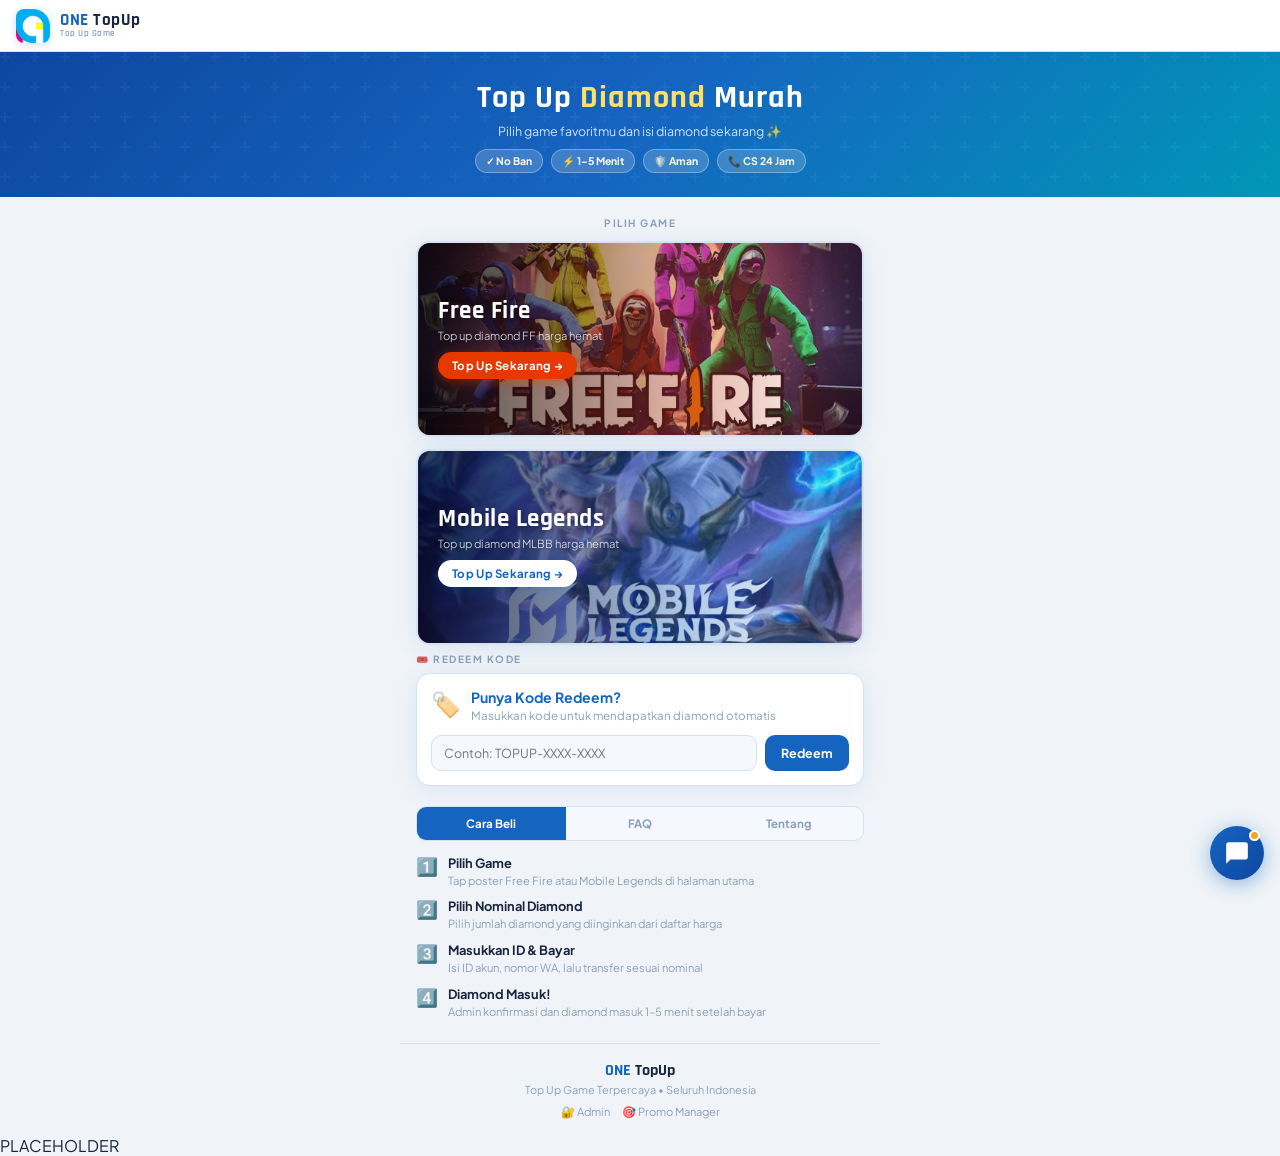
==== index.html @ 9cbecf7a "v3.74" ====
<!DOCTYPE html>
<html lang="id">
<head>
<meta charset="UTF-8">
<meta name="viewport" content="width=device-width, initial-scale=1.0">
<title>ONE TopUp — Top Up Diamond FF & ML</title>
<link rel="icon" type="image/x-icon" href="favicon.ico">
<link rel="apple-touch-icon" href="favicon-192.png">
<link href="https://fonts.googleapis.com/css2?family=Rajdhani:wght@500;600;700&family=Plus+Jakarta+Sans:wght@400;500;600;700;800;900&display=swap" rel="stylesheet">
<style>
:root{
  --bg:#f0f4f8;
  --bg2:#ffffff;
  --bg3:#f5f8ff;
  --bg4:#eaf0fb;
  --border:#d6e2f0;
  --border2:#b8cfe8;
  --text:#1a2640;
  --text2:#4a607a;
  --text3:#8aa0b8;
  --primary:#1565c0;
  --primary2:#0d47a1;
  --primary3:rgba(21,101,192,0.08);
  --primary-lt:#e3eeff;
  --accent:#00b4d8;
  --accent2:#0096b7;
  --gold:#f5a623;
  --gold2:#e09000;
  --gold3:rgba(245,166,35,0.1);
  --green:#00a86b;
  --green2:#007a4d;
  --orange:#f06a00;
  --red:#e53935;
  --ff-color:#e63900;
  --ml-color:#1565c0;
  --radius:14px;
  --radius-sm:10px;
  --shadow:0 4px 24px rgba(21,101,192,0.10);
  --shadow-md:0 8px 32px rgba(21,101,192,0.14);
}
*{box-sizing:border-box;margin:0;padding:0}
html{scroll-behavior:smooth}
body{background:var(--bg);color:var(--text);font-family:'Plus Jakarta Sans',sans-serif;min-height:100vh;overflow-x:hidden}

/* LOADING */
.loading-overlay{position:fixed;inset:0;background:rgba(255,255,255,0.92);z-index:9999;display:none;flex-direction:column;align-items:center;justify-content:center;gap:16px}
.spinner{width:40px;height:40px;border:3px solid var(--border2);border-top-color:var(--primary);border-radius:50%;animation:spin .8s linear infinite}
@keyframes spin{to{transform:rotate(360deg)}}
.loading-text{font-size:0.85rem;color:var(--text2)}

/* NAV */
.topnav{position:sticky;top:0;z-index:100;background:rgba(255,255,255,0.95);backdrop-filter:blur(16px);border-bottom:1px solid var(--border);padding:0 16px;height:52px;display:flex;align-items:center;justify-content:space-between;gap:12px;box-shadow:0 2px 12px rgba(21,101,192,0.07)}
.nav-logo{display:flex;align-items:center;gap:10px;text-decoration:none;color:var(--text);font-weight:800;font-size:1rem;font-family:'Rajdhani',sans-serif;letter-spacing:0.5px}
.nav-logo img{height:34px;width:34px;object-fit:contain;border-radius:8px;box-shadow:0 2px 8px rgba(21,101,192,0.2)}
.nav-logo em{color:var(--primary);font-style:normal}
.nav-right{display:flex;gap:6px;align-items:center;flex-shrink:0}
.nav-badge{font-size:0.65rem;font-weight:700;padding:4px 9px;border-radius:20px;white-space:nowrap}
.nb-g{background:rgba(0,168,107,0.1);color:var(--green);border:1px solid rgba(0,168,107,0.25)}
.nb-b{background:var(--primary-lt);color:var(--primary);border:1px solid rgba(21,101,192,0.2)}
.nav-links{display:flex;gap:2px}
.nav-link{font-size:0.75rem;font-weight:600;color:var(--text3);text-decoration:none;padding:5px 10px;border-radius:8px;transition:all .2s}
.nav-link:hover,.nav-link.active{color:var(--primary);background:var(--primary-lt)}

/* ── LANDING VIEW ── */
#view-landing{display:block}
#view-order{display:none}

/* HERO */
.hero-landing{background:linear-gradient(135deg,var(--primary2) 0%,var(--primary) 50%,var(--accent2) 100%);padding:28px 16px 24px;text-align:center;position:relative;overflow:hidden}
.hero-landing::before{content:'';position:absolute;inset:0;background:url("data:image/svg+xml,%3Csvg width='60' height='60' viewBox='0 0 60 60' xmlns='http://www.w3.org/2000/svg'%3E%3Cg fill='none' fill-rule='evenodd'%3E%3Cg fill='%23ffffff' fill-opacity='0.04'%3E%3Cpath d='M36 34v-4h-2v4h-4v2h4v4h2v-4h4v-2h-4zm0-30V0h-2v4h-4v2h4v4h2V6h4V4h-4zM6 34v-4H4v4H0v2h4v4h2v-4h4v-2H6zM6 4V0H4v4H0v2h4v4h2V6h4V4H6z'/%3E%3C/g%3E%3C/g%3E%3C/svg%3E");pointer-events:none}
.hero-brand{display:flex;align-items:center;justify-content:center;gap:10px;margin-bottom:12px}
.hero-brand img{height:42px;width:42px;object-fit:contain;border-radius:10px;box-shadow:0 4px 16px rgba(0,0,0,0.2);background:#fff}
.hero-title{font-family:'Rajdhani',sans-serif;font-size:2rem;font-weight:700;letter-spacing:1px;line-height:1.15;color:#fff}
.hero-title span{color:#ffe066}
.hero-sub{font-size:0.78rem;color:rgba(255,255,255,0.8);margin-top:6px}

/* GAME SELECTOR — LANDSCAPE */
.game-selector{padding:20px 16px 8px;max-width:480px;margin:0 auto}
.gs-label{font-size:0.63rem;font-weight:700;text-transform:uppercase;letter-spacing:1.5px;color:var(--text3);text-align:center;margin-bottom:12px}
.gs-grid{display:flex;flex-direction:column;gap:12px}

.gs-card{position:relative;border-radius:var(--radius);overflow:hidden;cursor:pointer;border:2px solid var(--border);transition:all .3s;aspect-ratio:16/7;background:var(--bg4);box-shadow:var(--shadow)}
.gs-card:hover{transform:translateY(-3px);box-shadow:var(--shadow-md)}
.gs-card.ff:hover{border-color:var(--ff-color);box-shadow:0 10px 32px rgba(230,57,0,0.25)}
.gs-card.ml:hover{border-color:var(--ml-color);box-shadow:0 10px 32px rgba(21,101,192,0.3)}

.gs-card-img{position:absolute;inset:0;width:100%;height:100%;object-fit:cover;object-position:center center;transition:transform .4s}
.gs-card:hover .gs-card-img{transform:scale(1.04)}
.gs-card-overlay{position:absolute;inset:0}
.gs-card-overlay.ff-glow{background:linear-gradient(to right,rgba(0,0,0,0.72) 0%,rgba(180,40,0,0.35) 60%,transparent 100%)}
.gs-card-overlay.ml-glow{background:linear-gradient(to right,rgba(0,0,30,0.75) 0%,rgba(21,101,192,0.35) 60%,transparent 100%)}

.gs-card-content{position:absolute;top:0;bottom:0;left:0;display:flex;flex-direction:column;justify-content:center;padding:18px 20px}
.gs-game-name{font-family:'Rajdhani',sans-serif;font-size:1.55rem;font-weight:700;letter-spacing:.5px;color:#fff;line-height:1;text-shadow:0 2px 8px rgba(0,0,0,0.4)}
.gs-game-sub{font-size:0.7rem;color:rgba(255,255,255,0.75);margin:4px 0 10px;text-shadow:0 1px 4px rgba(0,0,0,0.4)}
.gs-cta{display:inline-flex;align-items:center;gap:5px;font-size:0.72rem;font-weight:700;padding:6px 14px;border-radius:20px;letter-spacing:.3px;transition:all .2s;width:fit-content}
.ff .gs-cta{background:var(--ff-color);color:#fff;box-shadow:0 3px 12px rgba(230,57,0,0.45)}
.ml .gs-cta{background:#fff;color:var(--primary);box-shadow:0 3px 12px rgba(21,101,192,0.25)}
.gs-card:hover .gs-cta{transform:scale(1.05)}

/* TRUST ROW */
.trust-row{display:flex;justify-content:center;flex-wrap:wrap;gap:7px;padding:12px 16px 20px;max-width:480px;margin:0 auto}
.trust-chip{font-size:0.66rem;font-weight:700;padding:5px 12px;border-radius:20px;background:#fff;color:var(--text2);border:1px solid var(--border);box-shadow:0 1px 4px rgba(21,101,192,0.07)}

/* REDEEM */
.redeem-section{max-width:480px;margin:0 auto 20px;padding:0 16px}
.sec-label{font-size:0.62rem;font-weight:700;text-transform:uppercase;letter-spacing:1.5px;color:var(--text3);margin-bottom:8px;display:flex;align-items:center;gap:6px}
.redeem-box{background:#fff;border:1px solid var(--border);border-radius:var(--radius);padding:14px;box-shadow:var(--shadow)}
.redeem-header{display:flex;gap:10px;align-items:flex-start;margin-bottom:12px}
.redeem-icon{font-size:1.5rem;flex-shrink:0}
.redeem-title{font-size:0.88rem;font-weight:700;color:var(--primary)}
.redeem-desc{font-size:0.72rem;color:var(--text3);margin-top:2px}
.redeem-input-wrap{display:flex;gap:8px}
.redeem-input{flex:1;background:var(--bg3);border:1.5px solid var(--border);color:var(--text);border-radius:var(--radius-sm);padding:9px 12px;font-size:0.78rem;font-family:inherit;outline:none;transition:border .2s}
.redeem-input:focus{border-color:var(--primary)}
.redeem-btn{background:var(--primary);color:#fff;border:none;border-radius:var(--radius-sm);padding:9px 16px;font-size:0.78rem;font-weight:700;cursor:pointer;font-family:inherit;white-space:nowrap;transition:all .2s}
.redeem-btn:hover{background:var(--primary2)}
.redeem-status{margin-top:10px;font-size:0.75rem;padding:8px 12px;border-radius:8px}
.redeem-status.ok{background:rgba(0,168,107,0.08);color:var(--green);border:1px solid rgba(0,168,107,0.2)}
.redeem-status.err{background:rgba(229,57,53,0.07);color:var(--red);border:1px solid rgba(229,57,53,0.2)}

/* INFO TABS */
.info-wrap{max-width:480px;margin:0 auto 24px;padding:0 16px}
.info-tabs{display:flex;gap:0;border-radius:var(--radius-sm);overflow:hidden;border:1px solid var(--border);background:var(--bg3)}
.itab{flex:1;padding:9px;text-align:center;font-size:0.72rem;font-weight:700;cursor:pointer;color:var(--text3);background:transparent;border:none;font-family:inherit;transition:all .2s}
.itab.on{background:var(--primary);color:#fff}
.icontent{display:none;padding:14px 0 0}
.icontent.on{display:block}
.ilist{list-style:none;display:flex;flex-direction:column;gap:10px}
.ilist li{display:flex;gap:10px;align-items:flex-start}
.il-icon{font-size:1.1rem;flex-shrink:0;line-height:1.3}
.il-title{font-size:0.8rem;font-weight:700;color:var(--text);margin-bottom:2px}
.il-desc{font-size:0.7rem;color:var(--text3);line-height:1.4}

/* ── ORDER VIEW ── */
#view-order{max-width:480px;margin:0 auto}

/* BACK */
.back-to-landing{display:flex;align-items:center;gap:8px;padding:12px 16px 8px;cursor:pointer;color:var(--primary);font-size:0.78rem;font-weight:600;transition:opacity .2s}
.back-to-landing:hover{opacity:.75}

/* GAME BANNER — LANDSCAPE in order view */
.game-banner{border-radius:var(--radius);margin:0 16px 16px;overflow:hidden;position:relative;aspect-ratio:16/6;box-shadow:var(--shadow-md)}
.game-banner img{width:100%;height:100%;object-fit:cover;object-position:center center;display:block}
.game-banner-overlay{position:absolute;inset:0;display:flex;align-items:flex-end;padding:14px 16px}
.banner-ff .game-banner-overlay{background:linear-gradient(to right,rgba(0,0,0,0.7) 0%,rgba(180,40,0,0.3) 65%,transparent 100%)}
.banner-ml .game-banner-overlay{background:linear-gradient(to right,rgba(0,0,30,0.75) 0%,rgba(21,101,192,0.3) 65%,transparent 100%)}
.banner-tag{font-size:0.58rem;font-weight:700;text-transform:uppercase;letter-spacing:1.5px;color:rgba(255,255,255,0.8);background:rgba(255,255,255,0.18);padding:3px 8px;border-radius:20px;display:inline-block;margin-bottom:4px;backdrop-filter:blur(4px)}
.banner-title{font-family:'Rajdhani',sans-serif;font-size:1.6rem;font-weight:700;color:#fff;line-height:1;text-shadow:0 2px 8px rgba(0,0,0,0.3)}
.banner-sub{font-size:0.68rem;color:rgba(255,255,255,0.75);margin-top:2px}

/* PROMO */
.promo-section{margin:0 16px 14px}
.promo-scroll{display:flex;gap:10px;overflow-x:auto;padding-bottom:4px}
.promo-scroll::-webkit-scrollbar{height:3px}
.promo-scroll::-webkit-scrollbar-thumb{background:var(--border2);border-radius:3px}
.promo-card{min-width:200px;background:#fff;border:1px solid var(--border);border-radius:var(--radius-sm);padding:12px;flex-shrink:0;box-shadow:var(--shadow)}
.promo-badge{font-size:0.6rem;font-weight:700;color:var(--gold2);margin-bottom:5px}
.promo-title{font-size:0.82rem;font-weight:700;color:var(--text)}
.promo-desc{font-size:0.7rem;color:var(--text3);line-height:1.4;margin-top:3px}
.promo-exp{font-size:0.63rem;color:var(--orange);margin-top:5px}
.promo-cta{font-size:0.65rem;font-weight:700;color:var(--primary);margin-top:5px;cursor:pointer}
.promo-card.type-flash{border-color:rgba(245,166,35,0.35)}
.promo-card.clickable{cursor:pointer}

/* PKG */
.pkg-section{padding:0 16px 14px}
.pkg-grid{display:grid;grid-template-columns:repeat(3,1fr);gap:8px}
.pkg-item{background:#fff;border:1.5px solid var(--border);border-radius:var(--radius-sm);padding:10px 8px;text-align:center;cursor:pointer;transition:all .2s;position:relative;box-shadow:0 1px 4px rgba(21,101,192,0.06)}
.pkg-item:hover{border-color:var(--primary);box-shadow:var(--shadow)}
.pkg-item.selected{border-color:var(--primary);background:var(--primary-lt);box-shadow:0 0 0 2px rgba(21,101,192,0.18)}
.pkg-item.popular::before{content:'🔥 Populer';position:absolute;top:-1px;left:50%;transform:translateX(-50%);font-size:0.52rem;font-weight:700;background:var(--gold);color:#fff;padding:2px 8px;border-radius:0 0 8px 8px;white-space:nowrap}
.pkg-item.popular{border-color:var(--gold);padding-top:18px}
.pkg-check{position:absolute;top:6px;right:6px;width:16px;height:16px;background:var(--primary);border-radius:50%;font-size:0.55rem;display:none;align-items:center;justify-content:center;color:#fff;font-weight:700}
.pkg-item.selected .pkg-check{display:flex}
.pkg-icon{font-size:1.1rem;display:block;margin-bottom:3px}
.pkg-amt{font-family:'Rajdhani',sans-serif;font-size:1.25rem;font-weight:700;line-height:1;color:var(--text)}
.pkg-unit{font-size:0.58rem;color:var(--text3);margin-bottom:4px}
.pkg-price{font-size:0.72rem;font-weight:700;color:var(--green)}
.pkg-disc-wrap{display:flex;align-items:center;justify-content:center;gap:3px;margin-bottom:2px}
.pkg-orig{font-size:0.58rem;color:var(--text3);text-decoration:line-through}
.pkg-disc-badge{font-size:0.52rem;font-weight:700;color:#fff;background:var(--red);padding:1px 5px;border-radius:4px}
.pkg-bonus{font-size:0.58rem;color:var(--gold2);margin-top:3px;font-weight:600}

/* ORDER BOX */
.order-box{background:#fff;border:1px solid var(--border);border-radius:var(--radius);margin:0 16px 14px;overflow:hidden;box-shadow:var(--shadow)}
.step-bar{display:flex;background:var(--bg3);border-bottom:1px solid var(--border);padding:12px 16px}
.sbi{flex:1;display:flex;flex-direction:column;align-items:center;gap:3px;position:relative}
.sbi+.sbi::before{content:'';position:absolute;left:-50%;top:10px;width:100%;height:1.5px;background:var(--border)}
.sbi.active+.sbi::before,.sbi.done+.sbi::before{background:var(--primary);opacity:.4}
.sbi-dot{width:20px;height:20px;border-radius:50%;background:#fff;border:1.5px solid var(--border2);font-size:0.65rem;font-weight:700;display:flex;align-items:center;justify-content:center;color:var(--text3);position:relative;z-index:1;transition:all .3s}
.sbi.active .sbi-dot{background:var(--primary);border-color:var(--primary);color:#fff}
.sbi.done .sbi-dot{background:var(--green);border-color:var(--green);color:#fff}
.sbi-lbl{font-size:0.58rem;color:var(--text3);font-weight:600}
.sbi.active .sbi-lbl{color:var(--primary)}
.sbi.done .sbi-lbl{color:var(--green)}
.form-body{padding:16px}
.panel{display:none}

/* SPD */
.spd{background:var(--bg3);border:1px solid var(--border);border-radius:var(--radius-sm);padding:10px 12px;margin-bottom:14px;display:flex;align-items:center;justify-content:space-between;gap:8px}
.spd-ph{font-size:0.75rem;color:var(--text3);width:100%;text-align:center}
.spd-l{display:flex;align-items:center;gap:8px}
.spd-ico{font-size:1.4rem}
.spd-lbl{font-size:0.7rem;color:var(--text3);font-weight:600}
.spd-val{font-size:0.88rem;font-weight:700;color:var(--text)}
.spd-price{font-size:1rem;font-weight:800;color:var(--green);white-space:nowrap}

/* FORM */
.ig{margin-bottom:12px}
.ig-label{font-size:0.72rem;font-weight:700;color:var(--text2);margin-bottom:5px}
.req{color:var(--red)}
.ig-input{width:100%;background:var(--bg3);border:1.5px solid var(--border);color:var(--text);border-radius:var(--radius-sm);padding:10px 12px;font-size:0.82rem;font-family:inherit;outline:none;transition:border .2s}
.ig-input:focus{border-color:var(--primary);background:#fff}
.ig-hint{font-size:0.65rem;color:var(--text3);margin-top:4px}

/* PAYMENT */
.pay-list{display:flex;flex-direction:column;gap:6px;margin-top:6px}
.pay-item{background:var(--bg3);border:1.5px solid var(--border);border-radius:var(--radius-sm);padding:9px 12px;cursor:pointer;display:flex;align-items:center;gap:8px;transition:all .2s}
.pay-item:hover{border-color:var(--primary)}
.pay-item.selected{border-color:var(--primary);background:var(--primary-lt)}
.pay-icon{font-size:1.1rem;flex-shrink:0}
.pay-name{font-size:0.8rem;font-weight:700;color:var(--text)}
.pay-desc{font-size:0.65rem;color:var(--text3)}
.pay-check{margin-left:auto;width:16px;height:16px;border-radius:50%;border:1.5px solid var(--border2);flex-shrink:0;transition:all .2s}
.pay-item.selected .pay-check{background:var(--primary);border-color:var(--primary)}

/* REK BOX */
.rek-box{background:var(--bg3);border:1px solid var(--border);border-radius:var(--radius-sm);padding:12px;margin-top:12px;display:none}
.rek-title{font-size:0.72rem;font-weight:700;color:var(--text2);margin-bottom:10px}
.rek-row{display:flex;justify-content:space-between;align-items:flex-start;gap:8px;margin-bottom:10px}
.rek-method{font-size:0.7rem;color:var(--text3)}
.rek-num{font-size:1rem;font-weight:800;letter-spacing:.5px;margin:2px 0;color:var(--text)}
.rek-holder{font-size:0.72rem;color:var(--text2)}
.rek-total-lbl{font-size:0.65rem;color:var(--text3);text-align:right}
.rek-total{font-size:1.05rem;font-weight:800;color:var(--primary);text-align:right}
.copy-btn{width:100%;background:#fff;border:1.5px solid var(--border);color:var(--primary);border-radius:8px;padding:8px;font-size:0.75rem;font-weight:700;cursor:pointer;font-family:inherit;transition:all .2s}
.copy-btn:hover{background:var(--primary-lt);border-color:var(--primary)}

/* UPLOAD BUKTI */
.upload-bukti-wrap{margin-top:12px}
.ub-label{font-size:0.72rem;font-weight:700;color:var(--text2);margin-bottom:4px}
.ub-desc{font-size:0.65rem;color:var(--text3);margin-bottom:8px}
.ub-dropzone{display:block;border:1.5px dashed var(--border2);border-radius:var(--radius-sm);padding:14px;text-align:center;cursor:pointer;transition:border .2s;background:var(--bg3)}
.ub-dropzone:hover{border-color:var(--primary);background:var(--primary-lt)}
.ub-icon{font-size:1.5rem;margin-bottom:4px}
.ub-text{font-size:0.75rem;font-weight:600;color:var(--text2);margin-bottom:3px}
.ub-hint{font-size:0.65rem;color:var(--text3)}
.ub-preview-wrap{display:flex;align-items:center;gap:10px;background:var(--bg3);border:1px solid var(--border);border-radius:var(--radius-sm);padding:10px;margin-top:8px}
.ub-preview-img{width:48px;height:48px;object-fit:cover;border-radius:6px}
.ub-fname{font-size:0.72rem;font-weight:600;margin-bottom:4px;color:var(--text)}
.ub-change-btn{font-size:0.65rem;color:var(--primary);background:none;border:none;cursor:pointer;font-family:inherit;padding:0;font-weight:600}
.ub-status{margin-top:8px;font-size:0.73rem;padding:8px 12px;border-radius:8px}
.ub-status.ok{background:rgba(0,168,107,0.08);color:var(--green);border:1px solid rgba(0,168,107,0.2)}
.ub-status.err{background:rgba(229,57,53,0.07);color:var(--red);border:1px solid rgba(229,57,53,0.2)}

/* BUTTONS */
.btn{width:100%;padding:12px;border-radius:var(--radius-sm);border:none;font-size:0.85rem;font-weight:700;cursor:pointer;font-family:inherit;transition:all .2s;margin-top:8px}
.btn:disabled{opacity:.4;cursor:not-allowed}
.btn-primary{background:var(--primary);color:#fff}
.btn-primary:hover:not(:disabled){background:var(--primary2)}
.btn-gold{background:linear-gradient(135deg,var(--gold),var(--gold2));color:#fff}
.btn-gold:hover:not(:disabled){filter:brightness(1.07)}
.btn-back{background:none;border:1.5px solid var(--border);color:var(--text2);border-radius:var(--radius-sm);padding:9px;width:100%;font-size:0.78rem;font-weight:600;cursor:pointer;font-family:inherit;margin-top:8px;transition:all .2s}
.btn-back:hover{border-color:var(--primary);color:var(--primary)}

/* SUCCESS */
.success-wrap{text-align:center;padding:10px 0}
.s-anim{font-size:2.5rem;animation:bounce .6s ease infinite alternate}
@keyframes bounce{to{transform:translateY(-6px)}}
.s-title{font-size:1.1rem;font-weight:800;margin:8px 0 4px;color:var(--text)}
.s-sub{font-size:0.75rem;color:var(--text2);line-height:1.5;margin-bottom:12px}
.s-card{background:var(--bg3);border:1px solid var(--border);border-radius:var(--radius-sm);padding:12px;text-align:left;margin-bottom:12px;font-size:0.78rem;color:var(--text2)}
.s-note{font-size:0.7rem;color:var(--text3);line-height:1.5}

/* MODAL */
.modal-overlay{position:fixed;inset:0;background:rgba(21,101,192,0.18);backdrop-filter:blur(4px);z-index:500;display:flex;align-items:center;justify-content:center;padding:16px}
.modal-box{background:#fff;border:1px solid var(--border);border-radius:var(--radius);padding:24px 20px;width:100%;max-width:360px;text-align:center;box-shadow:var(--shadow-md)}
.modal-icon{font-size:2.5rem;margin-bottom:8px}
.modal-title{font-size:1rem;font-weight:800;margin-bottom:8px;color:var(--text)}
.modal-body{font-size:0.78rem;color:var(--text2);line-height:1.5;margin-bottom:12px;text-align:left}
.modal-status-box{margin-bottom:12px}
.modal-actions{display:flex;flex-direction:column;gap:8px}

/* PENDING BAR */
.pending-bar{position:fixed;bottom:0;left:0;right:0;z-index:400;background:rgba(245,166,35,0.12);border-top:2px solid rgba(245,166,35,0.4);padding:10px 16px;backdrop-filter:blur(8px)}
.pending-bar-inner{display:flex;align-items:center;gap:10px;max-width:480px;margin:0 auto}
.pending-pulse{width:8px;height:8px;background:var(--gold);border-radius:50%;animation:pulse 1.2s infinite;flex-shrink:0}
@keyframes pulse{0%,100%{opacity:1;transform:scale(1)}50%{opacity:.5;transform:scale(1.4)}}
#pending-bar-text{font-size:0.75rem;color:var(--gold2);flex:1;font-weight:600}
.pending-check-btn{font-size:0.72rem;font-weight:700;background:var(--gold);color:#fff;border:none;border-radius:8px;padding:5px 12px;cursor:pointer;font-family:inherit;white-space:nowrap}

/* TOAST */
.toast{position:fixed;bottom:70px;left:50%;transform:translateX(-50%);background:var(--text);color:#fff;padding:8px 18px;border-radius:20px;font-size:0.78rem;font-weight:600;z-index:600;display:none;white-space:nowrap;box-shadow:0 4px 20px rgba(0,0,0,0.2)}
.toast.err{background:var(--red)}
.toast.ok{background:var(--green)}

/* FOOTER */
footer{border-top:1px solid var(--border);padding:16px;text-align:center;max-width:480px;margin:0 auto;background:transparent}
.f-logo{font-family:'Rajdhani',sans-serif;font-size:1rem;font-weight:700;color:var(--text)}
.f-logo em{color:var(--primary);font-style:normal}
footer p{font-size:0.68rem;color:var(--text3);margin-top:2px}
.f-links{display:flex;justify-content:center;gap:12px;margin-top:8px}
.f-link{font-size:0.7rem;color:var(--text3);text-decoration:none;transition:color .2s}
.f-link:hover{color:var(--primary)}

/* ANIM */
@keyframes fadeSlideUp{from{opacity:0;transform:translateY(16px)}to{opacity:1;transform:translateY(0)}}
.gs-card{animation:fadeSlideUp .35s ease both}
.gs-card:nth-child(2){animation-delay:.1s}

/* NAV BRAND REFINED */
.nav-brand-text{display:flex;flex-direction:column;line-height:1}
.nav-brand-name{font-family:'Rajdhani',sans-serif;font-size:1.05rem;font-weight:800;letter-spacing:.5px}
.nav-brand-name em{color:var(--primary);font-style:normal}
.nav-brand-sub{font-size:0.55rem;font-weight:600;color:var(--text3);letter-spacing:.5px;margin-top:1px}

/* NAV RIGHT — trust badges pindah ke hero */
.hero-trust{display:flex;justify-content:center;gap:8px;margin-top:10px;flex-wrap:wrap}
.hero-badge{font-size:0.65rem;font-weight:700;padding:4px 10px;border-radius:20px;background:rgba(255,255,255,0.18);color:#fff;border:1px solid rgba(255,255,255,0.3);backdrop-filter:blur(4px)}
</style>
</head>
<body>

<div class="loading-overlay" id="loading">
  <div class="spinner"></div>
  <div class="loading-text" id="loading-text">Memproses order...</div>
</div>

<!-- NAV -->
<nav class="topnav">
  <a href="#" class="nav-logo" onclick="showLanding();return false">
    <img src="logo.png" alt="ONE TopUp Logo">
    <div class="nav-brand-text"><span class="nav-brand-name"><em>ONE</em> TopUp</span><span class="nav-brand-sub">Top Up Game</span></div>
  </a>
</nav>

<!-- ══════════ LANDING VIEW ══════════ -->
<div id="view-landing">

  <div class="hero-landing">
    <div class="hero-title">Top Up <span>Diamond</span> Murah</div>
    <div class="hero-sub">Pilih game favoritmu dan isi diamond sekarang ✨</div>
    <div class="hero-trust">
      <span class="hero-badge">✓ No Ban</span>
      <span class="hero-badge">⚡ 1–5 Menit</span>
      <span class="hero-badge">🛡️ Aman</span>
      <span class="hero-badge">📞 CS 24 Jam</span>
    </div>
  </div>

  <div class="game-selector">
    <div class="gs-label">Pilih Game</div>
    <div class="gs-grid">

      <div class="gs-card ff" onclick="selectGame('ff')">
        <img class="gs-card-img" src="ff.jpg" alt="Free Fire">
        <div class="gs-card-overlay ff-glow"></div>
        <div class="gs-card-content">
          <div class="gs-game-name">Free Fire</div>
          <div class="gs-game-sub">Top up diamond FF harga hemat</div>
          <div class="gs-cta">Top Up Sekarang →</div>
        </div>
      </div>

      <div class="gs-card ml" onclick="selectGame('ml')">
        <img class="gs-card-img" src="mlbb.jpg" alt="Mobile Legends">
        <div class="gs-card-overlay ml-glow"></div>
        <div class="gs-card-content">
          <div class="gs-game-name">Mobile Legends</div>
          <div class="gs-game-sub">Top up diamond MLBB harga hemat</div>
          <div class="gs-cta">Top Up Sekarang →</div>
        </div>
      </div>

    </div>
  </div>

  <div class="redeem-section" id="redeem-section-landing">
    <div class="sec-label">🎟️ Redeem Kode</div>
    <div class="redeem-box">
      <div class="redeem-header">
        <div class="redeem-icon">🏷️</div>
        <div>
          <div class="redeem-title">Punya Kode Redeem?</div>
          <div class="redeem-desc">Masukkan kode untuk mendapatkan diamond otomatis</div>
        </div>
      </div>
      <div class="redeem-input-wrap">
        <input class="redeem-input" id="redeem-code-input" type="text" placeholder="Contoh: TOPUP-XXXX-XXXX" maxlength="20" oninput="this.value=this.value.toUpperCase()">
        <button class="redeem-btn" id="redeem-btn" onclick="processRedeemCode()">
          <span id="redeem-btn-text">Redeem</span>
        </button>
      </div>
      <div class="redeem-status" id="redeem-status" style="display:none"></div>
    </div>
  </div>

  <div class="info-wrap">
    <div class="info-tabs">
      <button class="itab on" onclick="switchTab(this,'tc')">Cara Beli</button>
      <button class="itab" onclick="switchTab(this,'tf')">FAQ</button>
      <button class="itab" onclick="switchTab(this,'tt')">Tentang</button>
    </div>
    <div class="icontent on" id="tc"><ul class="ilist">
      <li><div class="il-icon">1️⃣</div><div><div class="il-title">Pilih Game</div><div class="il-desc">Tap poster Free Fire atau Mobile Legends di halaman utama</div></div></li>
      <li><div class="il-icon">2️⃣</div><div><div class="il-title">Pilih Nominal Diamond</div><div class="il-desc">Pilih jumlah diamond yang diinginkan dari daftar harga</div></div></li>
      <li><div class="il-icon">3️⃣</div><div><div class="il-title">Masukkan ID &amp; Bayar</div><div class="il-desc">Isi ID akun, nomor WA, lalu transfer sesuai nominal</div></div></li>
      <li><div class="il-icon">4️⃣</div><div><div class="il-title">Diamond Masuk!</div><div class="il-desc">Admin konfirmasi dan diamond masuk 1–5 menit setelah bayar</div></div></li>
    </ul></div>
    <div class="icontent" id="tf"><ul class="ilist">
      <li><div class="il-icon">❓</div><div><div class="il-title">Apakah aman dari ban?</div><div class="il-desc">100% aman, menggunakan metode top up resmi</div></div></li>
      <li><div class="il-icon">⏱️</div><div><div class="il-title">Berapa lama prosesnya?</div><div class="il-desc">1–5 menit setelah admin menerima konfirmasi pembayaran</div></div></li>
      <li><div class="il-icon">💳</div><div><div class="il-title">Metode pembayaran apa saja?</div><div class="il-desc">QRIS, DANA, GoPay, ShopeePay, BCA, Mandiri, SeaBank</div></div></li>
      <li><div class="il-icon">📞</div><div><div class="il-title">Diamond belum masuk?</div><div class="il-desc">Hubungi CS kami via WhatsApp 085126881331. Online 24 jam</div></div></li>
    </ul></div>
    <div class="icontent" id="tt"><ul class="ilist">
      <li><div class="il-icon">🏪</div><div><div class="il-title">ONE TopUp</div><div class="il-desc">Toko top up game terpercaya untuk Free Fire &amp; Mobile Legends</div></div></li>
      <li><div class="il-icon">💬</div><div><div class="il-title">Kontak CS</div><div class="il-desc">WhatsApp &amp; Telegram: 085126881331 | Aktif 24 jam</div></div></li>
    </ul></div>
  </div>

</div><!-- end landing -->


<!-- ══════════ ORDER VIEW ══════════ -->
<div id="view-order" style="display:none">

  <div class="back-to-landing" onclick="showLanding()">
    ← Kembali ke Pilih Game
  </div>

  <div class="promo-section" id="promo-section" style="display:none">
    <div class="sec-label">🔥 Promo &amp; Info Terbaru</div>
    <div class="promo-scroll" id="promo-scroll"></div>
  </div>

  <!-- BANNER LANDSCAPE -->
  <div class="game-banner banner-ff" id="game-banner">
    <img id="banner-img" src="ff.jpg" alt="Free Fire">
    <div class="game-banner-overlay">
      <div>
        <div class="banner-tag" id="banner-tag">💎 Diamond</div>
        <div class="banner-title" id="banner-title">Free Fire</div>
        <div class="banner-sub" id="banner-sub">Top up diamond FF aman, murah &amp; cepat</div>
      </div>
    </div>
  </div>

  <div class="pkg-section">
    <div class="sec-label" id="pkg-label">Pilih Nominal Diamond</div>
    <div class="pkg-grid" id="pkg-grid"></div>
  </div>

  <div class="order-box">
    <div class="step-bar">
      <div class="sbi active" id="si1"><div class="sbi-dot">1</div><div class="sbi-lbl">Nominal</div></div>
      <div class="sbi" id="si2"><div class="sbi-dot">2</div><div class="sbi-lbl">Akun</div></div>
      <div class="sbi" id="si3"><div class="sbi-dot">3</div><div class="sbi-lbl">Bayar</div></div>
      <div class="sbi" id="si4"><div class="sbi-dot">4</div><div class="sbi-lbl">Selesai</div></div>
    </div>
    <div class="form-body">

      <div id="fs1" class="panel" style="display:block">
        <div class="spd" id="spd1"><span class="spd-ph">← Pilih nominal di atas</span></div>
        <button class="btn btn-primary" id="btn1" onclick="gotoStep(2)" disabled>Lanjutkan →</button>
      </div>

      <div id="fs2" class="panel">
        <div class="spd">
          <div class="spd-l"><div class="spd-ico" id="s2ico">💎</div>
            <div><div class="spd-lbl" id="s2lbl">—</div><div class="spd-val" id="s2val">—</div></div>
          </div>
          <div class="spd-price" id="s2price">—</div>
        </div>
        <div class="ig">
          <div class="ig-label">ID Game <span class="req">*</span></div>
          <input class="ig-input" id="in-id" type="text" placeholder="Masukkan ID game kamu">
          <div class="ig-hint" id="id-hint">Cek ID di profil game kamu</div>
        </div>
        <div class="ig">
          <div class="ig-label">Nomor WhatsApp <span class="req">*</span></div>
          <input class="ig-input" id="in-wa" type="tel" placeholder="08xxxxxxxxxx">
          <div class="ig-hint">Untuk notifikasi status order</div>
        </div>
        <div class="ig">
          <div class="ig-label">Nickname <span style="color:var(--text3);font-weight:400">(opsional)</span></div>
          <input class="ig-input" id="in-nick" type="text" placeholder="Nama karakter di game">
        </div>
        <button class="btn btn-primary" onclick="gotoStep(3)">Pilih Pembayaran →</button>
        <button class="btn-back" onclick="gotoStep(1)">← Kembali</button>
      </div>

      <div id="fs3" class="panel">
        <div class="spd">
          <div class="spd-l"><div class="spd-ico" id="s3ico">💎</div>
            <div><div class="spd-lbl" id="s3lbl">—</div><div class="spd-val" id="s3val">—</div></div>
          </div>
          <div class="spd-price" id="s3price">—</div>
        </div>
        <div class="ig">
          <div class="ig-label">Metode Pembayaran <span class="req">*</span></div>
          <div class="pay-list" id="pay-list"></div>
        </div>
        <div class="rek-box" id="rek-box">
          <div class="rek-title" id="rk-title">📲 Info Transfer</div>
          <div id="qris-view" style="display:none;text-align:center;">
            <img id="qris-img" src="" alt="QRIS ONE TopUp" style="width:100%;max-width:190px;border-radius:10px;border:2px solid var(--border);margin-bottom:8px;">
            <div style="font-size:0.7rem;color:var(--text3);margin-bottom:2px;">Nama: <strong style="color:var(--text)">One Top-up</strong></div>
            <div style="font-size:0.7rem;color:var(--text3);margin-bottom:8px;">NMID: <strong style="color:var(--text)">ID1026524066705</strong></div>
            <div style="background:var(--primary-lt);border:1px solid var(--border);border-radius:8px;padding:8px 12px;margin-bottom:8px;">
              <div style="font-size:0.62rem;color:var(--text3);">Transfer tepat</div>
              <div id="qris-total" style="font-size:1.1rem;font-weight:800;color:var(--primary);">—</div>
            </div>
            <div style="font-size:0.68rem;color:var(--text3);line-height:1.6;">Buka app e-wallet/bank → Scan QR → Bayar</div>
          </div>
          <div id="normal-view">
            <div class="rek-row">
              <div>
                <div class="rek-method" id="rk-method">—</div>
                <div class="rek-num" id="rk-num">—</div>
                <div class="rek-holder" id="rk-holder">—</div>
              </div>
              <div>
                <div class="rek-total-lbl">Transfer tepat</div>
                <div class="rek-total" id="rk-total">—</div>
              </div>
            </div>
            <button class="copy-btn" id="rk-copy">📋 Salin Nomor</button>
          </div>
        </div>
        <div class="upload-bukti-wrap" id="upload-bukti-wrap" style="display:none">
          <div class="ub-label">📷 Upload Bukti Transfer <span class="req">*</span></div>
          <div class="ub-desc">Foto bukti bayar akan otomatis dikirim ke admin via Telegram</div>
          <label class="ub-dropzone" id="ub-dropzone" for="ub-input">
            <div class="ub-icon">📁</div>
            <div class="ub-text">Klik untuk pilih foto bukti bayar</div>
            <div class="ub-hint">JPG, PNG, HEIC — Maks. 10 MB</div>
            <input type="file" id="ub-input" accept="image/*" style="display:none" onchange="handleBuktiUpload(this)">
          </label>
          <div class="ub-preview-wrap" id="ub-preview-wrap" style="display:none">
            <img id="ub-preview-img" src="" alt="Bukti Bayar" class="ub-preview-img">
            <div class="ub-preview-info">
              <div id="ub-preview-name" class="ub-fname"></div>
              <button class="ub-change-btn" onclick="document.getElementById('ub-input').click()">🔄 Ganti Foto</button>
            </div>
          </div>
          <div class="ub-status" id="ub-status" style="display:none"></div>
        </div>
        <button class="btn btn-gold" id="btn-confirm" onclick="submitOrder()" disabled>✓ Konfirmasi &amp; Kirim Bukti</button>
        <button class="btn-back" onclick="gotoStep(2)">← Kembali</button>
      </div>

      <div id="fs4" class="panel">
        <div class="success-wrap">
          <div class="s-anim">📲</div>
          <div class="s-title">Order &amp; Bukti Terkirim!</div>
          <div class="s-sub" id="s-sub-text">Notifikasi + foto bukti bayar sudah dikirim ke admin.<br>Tunggu konfirmasi dari admin.</div>
          <div class="s-card" id="s-card"></div>
          <div class="s-note">Admin akan konfirmasi setelah transfer diterima. Diamond masuk <strong style="color:var(--primary)">1–5 menit</strong> setelah dikonfirmasi.</div>
          <button class="btn-back" style="margin-top:12px" onclick="resetOrder()">🔄 Order Baru</button>
        </div>
      </div>

    </div>
  </div>

</div><!-- end order view -->

<!-- MODAL -->
<div class="modal-overlay" id="redeem-modal" style="display:none" onclick="closeRedeemModal(event)">
  <div class="modal-box">
    <div class="modal-icon" id="modal-icon">✅</div>
    <div class="modal-title" id="modal-title">Kode Valid!</div>
    <div class="modal-body" id="modal-body"></div>
    <div class="modal-status-box" id="modal-status-box"></div>
    <div class="modal-actions" id="modal-actions"></div>
    <button class="btn-back" onclick="closeRedeemModal()" style="margin-top:8px">Tutup</button>
  </div>
</div>

<div class="pending-bar" id="pending-bar" style="display:none">
  <div class="pending-bar-inner">
    <div class="pending-pulse"></div>
    <span id="pending-bar-text">⏳ Menunggu konfirmasi pembayaran...</span>
    <button class="pending-check-btn" onclick="checkPendingPayment()">Cek Sekarang</button>
  </div>
</div>

<footer>
  <div><div class="f-logo"><em>ONE</em> TopUp</div><p>Top Up Game Terpercaya • Seluruh Indonesia</p></div>
  <div class="f-links">
    <a href="admin.html" class="f-link">🔐 Admin</a>
    <a href="promo.html" class="f-link">🎯 Promo Manager</a>
  </div>
</footer>
<div class="toast" id="toast"></div>

<script src="https://cdn.jsdelivr.net/npm/@supabase/supabase-js@2"></script>
<script src="app.js"></script>
<script>
function showLanding(){
  document.getElementById('view-landing').style.display='block';
  document.getElementById('view-order').style.display='none';
  window.scrollTo({top:0,behavior:'smooth'});
}

function selectGame(g){
  switchGame(g);
  document.getElementById('view-landing').style.display='none';
  document.getElementById('view-order').style.display='block';
  window.scrollTo({top:0,behavior:'smooth'});
}
</script>

<!-- ===== CS WIDGET ===== -->
<style>
#cs-bubble{position:fixed;bottom:20px;right:16px;z-index:9998;display:flex;flex-direction:column;align-items:flex-end;gap:10px}
#cs-toggle-btn{width:54px;height:54px;border-radius:50%;background:linear-gradient(135deg,#1565c0,#0d47a1);border:none;cursor:pointer;box-shadow:0 4px 20px rgba(21,101,192,0.45);display:flex;align-items:center;justify-content:center;transition:transform .2s;position:relative}
#cs-toggle-btn:hover{transform:scale(1.08)}
#cs-toggle-btn svg{width:26px;height:26px;fill:#fff;transition:opacity .2s}
#cs-toggle-btn .cs-icon-close{position:absolute;opacity:0}
#cs-toggle-btn.open .cs-icon-chat{opacity:0}
#cs-toggle-btn.open .cs-icon-close{opacity:1}
#cs-notif-dot{position:absolute;top:4px;right:4px;width:11px;height:11px;border-radius:50%;background:#f5a623;border:2px solid #fff;animation:cs-pulse 2s infinite}
@keyframes cs-pulse{0%,100%{transform:scale(1)}50%{transform:scale(1.3)}}
#cs-panel{width:320px;border-radius:16px;box-shadow:0 12px 48px rgba(21,101,192,0.22);overflow:hidden;border:1px solid #d6e2f0;background:#fff;display:none;flex-direction:column;max-height:480px}
#cs-panel.open{display:flex}
.cs-head{background:linear-gradient(135deg,#1565c0,#0d47a1);padding:12px 14px;display:flex;align-items:center;gap:10px}
.cs-head-av{width:34px;height:34px;border-radius:50%;background:rgba(255,255,255,0.2);display:flex;align-items:center;justify-content:center;font-size:17px;flex-shrink:0}
.cs-head-info{flex:1}
.cs-head-info h4{color:#fff;font-size:13px;font-weight:700;margin:0}
.cs-head-info p{color:rgba(255,255,255,0.75);font-size:11px;margin:0}
.cs-status{display:inline-block;width:7px;height:7px;border-radius:50%;background:#4ade80;margin-right:4px}
.cs-tabs{display:flex;background:#f5f8ff;border-bottom:1px solid #d6e2f0}
.cs-tab{flex:1;padding:9px 4px;font-size:12px;font-weight:600;text-align:center;cursor:pointer;color:#8aa0b8;border-bottom:2px solid transparent;transition:all .2s;font-family:inherit}
.cs-tab.active{color:#1565c0;border-bottom-color:#1565c0;background:#fff}
.cs-msgs{flex:1;overflow-y:auto;padding:10px;display:flex;flex-direction:column;gap:8px;min-height:0}
.cs-msg{display:flex;gap:7px;align-items:flex-end}
.cs-msg.u{flex-direction:row-reverse}
.cs-bbl{max-width:78%;padding:8px 11px;border-radius:14px;font-size:12px;line-height:1.5;font-family:'Plus Jakarta Sans',sans-serif}
.cs-msg.b .cs-bbl{background:#f0f4f8;border:1px solid #d6e2f0;color:#1a2640;border-bottom-left-radius:4px}
.cs-msg.u .cs-bbl{background:#1565c0;color:#fff;border-bottom-right-radius:4px}
.cs-av{width:26px;height:26px;border-radius:50%;background:#e3eeff;display:flex;align-items:center;justify-content:center;font-size:12px;flex-shrink:0}
.cs-typing{display:flex;gap:4px;padding:8px 12px;align-items:center}
.cs-typing span{width:5px;height:5px;border-radius:50%;background:#8aa0b8;animation:cs-bounce 1.2s infinite}
.cs-typing span:nth-child(2){animation-delay:.2s}
.cs-typing span:nth-child(3){animation-delay:.4s}
@keyframes cs-bounce{0%,60%,100%{transform:translateY(0)}30%{transform:translateY(-5px)}}
.cs-chips{display:flex;flex-wrap:wrap;gap:5px;padding:0 10px 7px}
.cs-chip{padding:4px 10px;border:1px solid #b8cfe8;border-radius:12px;font-size:11px;cursor:pointer;color:#4a607a;background:#f5f8ff;white-space:nowrap;transition:all .15s;font-family:inherit}
.cs-chip:hover{background:#e3eeff;border-color:#1565c0;color:#1565c0}
.cs-input-row{display:flex;gap:7px;padding:8px 10px;border-top:1px solid #d6e2f0;background:#fff}
.cs-input-row input{flex:1;padding:7px 11px;border:1px solid #b8cfe8;border-radius:18px;font-size:12px;color:#1a2640;outline:none;font-family:inherit;background:#f5f8ff}
.cs-input-row input:focus{border-color:#1565c0;background:#fff}
.cs-send{width:32px;height:32px;border-radius:50%;background:#1565c0;border:none;cursor:pointer;display:flex;align-items:center;justify-content:center;flex-shrink:0;transition:opacity .2s}
.cs-send:hover{opacity:.85}
.cs-send svg{width:14px;height:14px;fill:#fff}
.cs-email-form{flex:1;overflow-y:auto;padding:12px;display:flex;flex-direction:column;gap:9px}
.cs-email-form label{font-size:11px;font-weight:600;color:#4a607a;display:block;margin-bottom:3px;font-family:inherit}
.cs-email-form input,.cs-email-form select,.cs-email-form textarea{width:100%;padding:7px 10px;border:1px solid #b8cfe8;border-radius:10px;font-size:12px;color:#1a2640;background:#f5f8ff;outline:none;font-family:inherit}
.cs-email-form input:focus,.cs-email-form select:focus,.cs-email-form textarea:focus{border-color:#1565c0;background:#fff}
.cs-email-form textarea{resize:vertical;min-height:70px}
.cs-submit{padding:9px;background:#1565c0;color:#fff;border:none;border-radius:10px;font-size:12px;font-weight:700;cursor:pointer;transition:opacity .2s;font-family:inherit;letter-spacing:.3px}
.cs-submit:hover{opacity:.87}
.cs-ok{background:#eaf7f0;border:1px solid #00a86b;border-radius:10px;padding:10px;font-size:12px;color:#007a4d;display:none;align-items:center;gap:7px;font-family:inherit}
</style>

<div id="cs-bubble">
  <div id="cs-panel">
    <div class="cs-head">
      <div class="cs-head-av">🤖</div>
      <div class="cs-head-info">
        <h4>ONE TopUp Support</h4>
        <p><span class="cs-status"></span>Online · balas dalam detik</p>
      </div>
    </div>
    <div class="cs-tabs">
      <div class="cs-tab active" onclick="csTab('chat',this)">💬 Live Chat</div>
      <div class="cs-tab" onclick="csTab('email',this)">📧 Kirim Email</div>
    </div>
    <!-- CHAT PANEL -->
    <div id="cs-chat-panel" style="display:flex;flex-direction:column;flex:1;min-height:0;overflow:hidden">
      <div class="cs-msgs" id="cs-msgs">
        <div class="cs-msg b">
          <div class="cs-av">🤖</div>
          <div class="cs-bbl">Halo! Selamat datang di ONE TopUp 👋 Ada yang bisa saya bantu seputar top up Diamond FF atau ML?</div>
        </div>
      </div>
      <div class="cs-chips" id="cs-chips">
        <div class="cs-chip" onclick="csSendChip(this)">Cek status order</div>
        <div class="cs-chip" onclick="csSendChip(this)">Cara bayar QRIS</div>
        <div class="cs-chip" onclick="csSendChip(this)">Berapa lama proses?</div>
        <div class="cs-chip" onclick="csSendChip(this)">Hubungi admin</div>
      </div>
      <div class="cs-input-row">
        <input type="text" id="cs-inp" placeholder="Ketik pesan..." onkeydown="if(event.key==='Enter')csSend()" />
        <button class="cs-send" onclick="csSend()" aria-label="Kirim">
          <svg viewBox="0 0 24 24"><path d="M2 21l21-9L2 3v7l15 2-15 2z"/></svg>
        </button>
      </div>
    </div>
    <!-- EMAIL PANEL -->
    <div id="cs-email-panel" style="display:none;flex:1;min-height:0;overflow:hidden">
      <div class="cs-email-form">
        <div><label>Nama *</label><input type="text" id="ce-name" placeholder="Nama lengkap" /></div>
        <div><label>Email *</label><input type="email" id="ce-email" placeholder="nama@email.com" /></div>
        <div><label>No. WhatsApp</label><input type="text" id="ce-wa" placeholder="08xxxxxxxxxx" /></div>
        <div><label>Topik *</label>
          <select id="ce-topic">
            <option value="">— Pilih topik —</option>
            <option>Order tidak masuk</option>
            <option>Diamond belum diterima</option>
            <option>Masalah pembayaran</option>
            <option>Refund / Pengembalian</option>
            <option>Pertanyaan harga</option>
            <option>Lainnya</option>
          </select>
        </div>
        <div><label>Pesan *</label><textarea id="ce-msg" placeholder="Ceritakan kendala atau pertanyaan Anda..."></textarea></div>
        <div class="cs-ok" id="cs-ok">✅ Pesan terkirim! Kami akan balas ke email Anda dalam 1×24 jam.</div>
        <button class="cs-submit" onclick="csSubmitEmail()">Kirim Pesan ✉️</button>
      </div>
    </div>
  </div>

  <button id="cs-toggle-btn" onclick="csToggle()" aria-label="Buka live chat">
    <span id="cs-notif-dot"></span>
    <svg class="cs-icon-chat" viewBox="0 0 24 24"><path d="M20 2H4c-1.1 0-2 .9-2 2v18l4-4h14c1.1 0 2-.9 2-2V4c0-1.1-.9-2-2-2z"/></svg>
    <svg class="cs-icon-close" style="position:absolute;opacity:0" viewBox="0 0 24 24"><path d="M19 6.41L17.59 5 12 10.59 6.41 5 5 6.41 10.59 12 5 17.59 6.41 19 12 13.41 17.59 19 19 17.59 13.41 12z"/></svg>
  </button>
</div>

<script>
(function(){
  const csHistory = [];
  const csSystem = `Kamu adalah CS (customer service) ONE TopUp, layanan top up Diamond Free Fire dan Mobile Legends yang terpercaya di Indonesia.
Jawab pertanyaan pelanggan dengan ramah, singkat (maks 2-3 kalimat), dan profesional dalam Bahasa Indonesia.
Informasi penting:
- Produk: Top Up Diamond Free Fire (FF) dan Mobile Legends (ML)
- Pembayaran: QRIS, transfer bank
- Proses top up biasanya 1-5 menit setelah pembayaran dikonfirmasi
- Jika ada kendala, pelanggan bisa hubungi admin via email di panel "Kirim Email"
- Jangan menjanjikan hal yang tidak pasti
Gunakan emoji secukupnya. Jika pelanggan ingin bicara dengan manusia, arahkan ke tab "Kirim Email".`;

  window.csToggle = function(){
    const panel = document.getElementById('cs-panel');
    const btn = document.getElementById('cs-toggle-btn');
    const dot = document.getElementById('cs-notif-dot');
    panel.classList.toggle('open');
    btn.classList.toggle('open');
    dot.style.display = 'none';
  };

  window.csTab = function(tab, el){
    document.querySelectorAll('.cs-tab').forEach(t=>t.classList.remove('active'));
    el.classList.add('active');
    document.getElementById('cs-chat-panel').style.display = tab==='chat'?'flex':'none';
    document.getElementById('cs-email-panel').style.display = tab==='email'?'flex':'none';
  };

  function csAddMsg(text, role){
    const box = document.getElementById('cs-msgs');
    const d = document.createElement('div');
    d.className = 'cs-msg '+(role==='user'?'u':'b');
    d.innerHTML = (role==='bot'?'<div class="cs-av">🤖</div>':'')+`<div class="cs-bbl">${text}</div>`;
    box.appendChild(d);
    box.scrollTop = box.scrollHeight;
  }

  function csShowTyping(){
    const box = document.getElementById('cs-msgs');
    const d = document.createElement('div');
    d.className = 'cs-msg b'; d.id = 'cs-typing';
    d.innerHTML = '<div class="cs-av">🤖</div><div class="cs-bbl cs-typing"><span></span><span></span><span></span></div>';
    box.appendChild(d); box.scrollTop = box.scrollHeight;
  }

  function csRemoveTyping(){ const t=document.getElementById('cs-typing'); if(t)t.remove(); }

  window.csSend = async function(){
    const inp = document.getElementById('cs-inp');
    const text = inp.value.trim(); if(!text) return;
    inp.value = '';
    document.getElementById('cs-chips').style.display='none';
    csAddMsg(text,'user');
    csHistory.push({role:'user',content:text});
    csShowTyping();
    try{
      const res = await fetch('https://api.anthropic.com/v1/messages',{
        method:'POST',
        headers:{'Content-Type':'application/json'},
        body:JSON.stringify({model:'claude-sonnet-4-20250514',max_tokens:1000,system:csSystem,messages:csHistory})
      });
      const data = await res.json();
      csRemoveTyping();
      const reply = data.content?.map(c=>c.text||'').join('')||'Maaf, ada gangguan. Coba lagi atau gunakan form email ya 🙏';
      csHistory.push({role:'assistant',content:reply});
      csAddMsg(reply,'bot');
    } catch(e){
      csRemoveTyping();
      csAddMsg('Maaf, koneksi bermasalah. Silakan gunakan form Email untuk menghubungi kami 🙏','bot');
    }
  };

  window.csSendChip = function(el){
    document.getElementById('cs-inp').value = el.textContent;
    csSend();
  };

  window.csSubmitEmail = function(){
    const name=document.getElementById('ce-name').value.trim();
    const email=document.getElementById('ce-email').value.trim();
    const topic=document.getElementById('ce-topic').value;
    const msg=document.getElementById('ce-msg').value.trim();
    if(!name||!email||!topic||!msg){alert('Mohon lengkapi semua kolom wajib (*)');return;}
    const ok=document.getElementById('cs-ok');
    ok.style.display='flex';
    ['ce-name','ce-email','ce-wa','ce-msg'].forEach(id=>document.getElementById(id).value='');
    document.getElementById('ce-topic').value='';
    setTimeout(()=>ok.style.display='none',6000);
  };
})();
</script>
<!-- ===== END CS WIDGET ===== -->

</body>
</html>
PLACEHOLDER
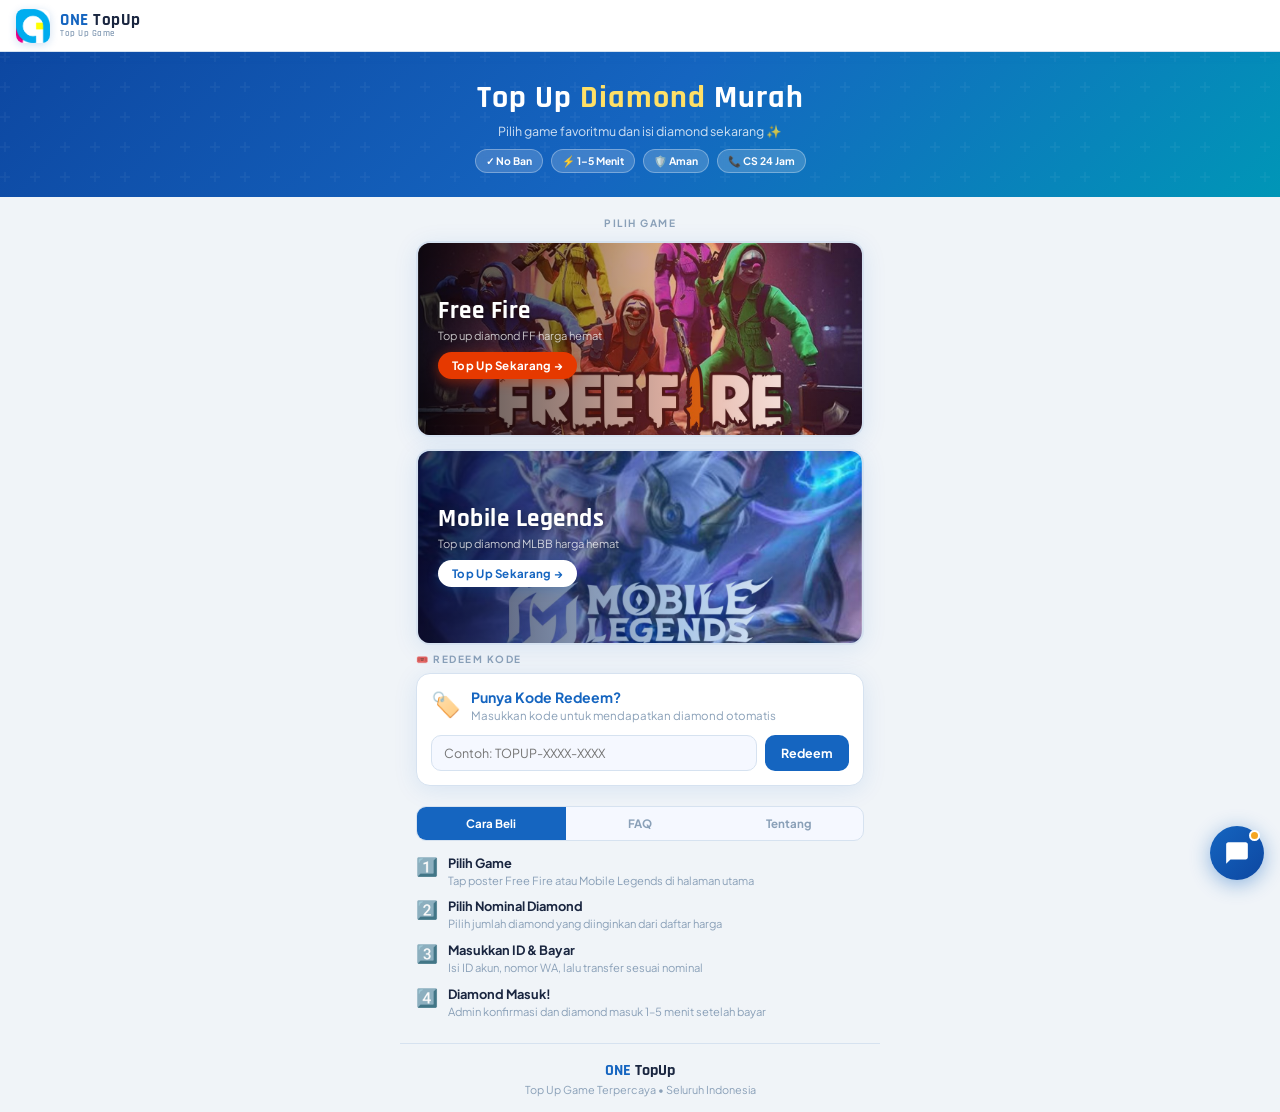
==== commit d7102b7e: "hapus place holder and Footer" ====
--- a/index.html
+++ b/index.html
@@ -176,7 +176,7 @@
 .pkg-icon{font-size:1.1rem;display:block;margin-bottom:3px}
 .pkg-amt{font-family:'Rajdhani',sans-serif;font-size:1.25rem;font-weight:700;line-height:1;color:var(--text)}
 .pkg-unit{font-size:0.58rem;color:var(--text3);margin-bottom:4px}
-.pkg-price{font-size:0.72rem;font-weight:700;color:var(--green)}
+.pkg-price{font-size:1rem;font-weight:800;color:var(--green)}
 .pkg-disc-wrap{display:flex;align-items:center;justify-content:center;gap:3px;margin-bottom:2px}
 .pkg-orig{font-size:0.58rem;color:var(--text3);text-decoration:line-through}
 .pkg-disc-badge{font-size:0.52rem;font-weight:700;color:#fff;background:var(--red);padding:1px 5px;border-radius:4px}
@@ -589,10 +589,6 @@
 
 <footer>
   <div><div class="f-logo"><em>ONE</em> TopUp</div><p>Top Up Game Terpercaya • Seluruh Indonesia</p></div>
-  <div class="f-links">
-    <a href="admin.html" class="f-link">🔐 Admin</a>
-    <a href="promo.html" class="f-link">🎯 Promo Manager</a>
-  </div>
 </footer>
 <div class="toast" id="toast"></div>
 
@@ -827,4 +823,4 @@
 
 </body>
 </html>
-PLACEHOLDER
+
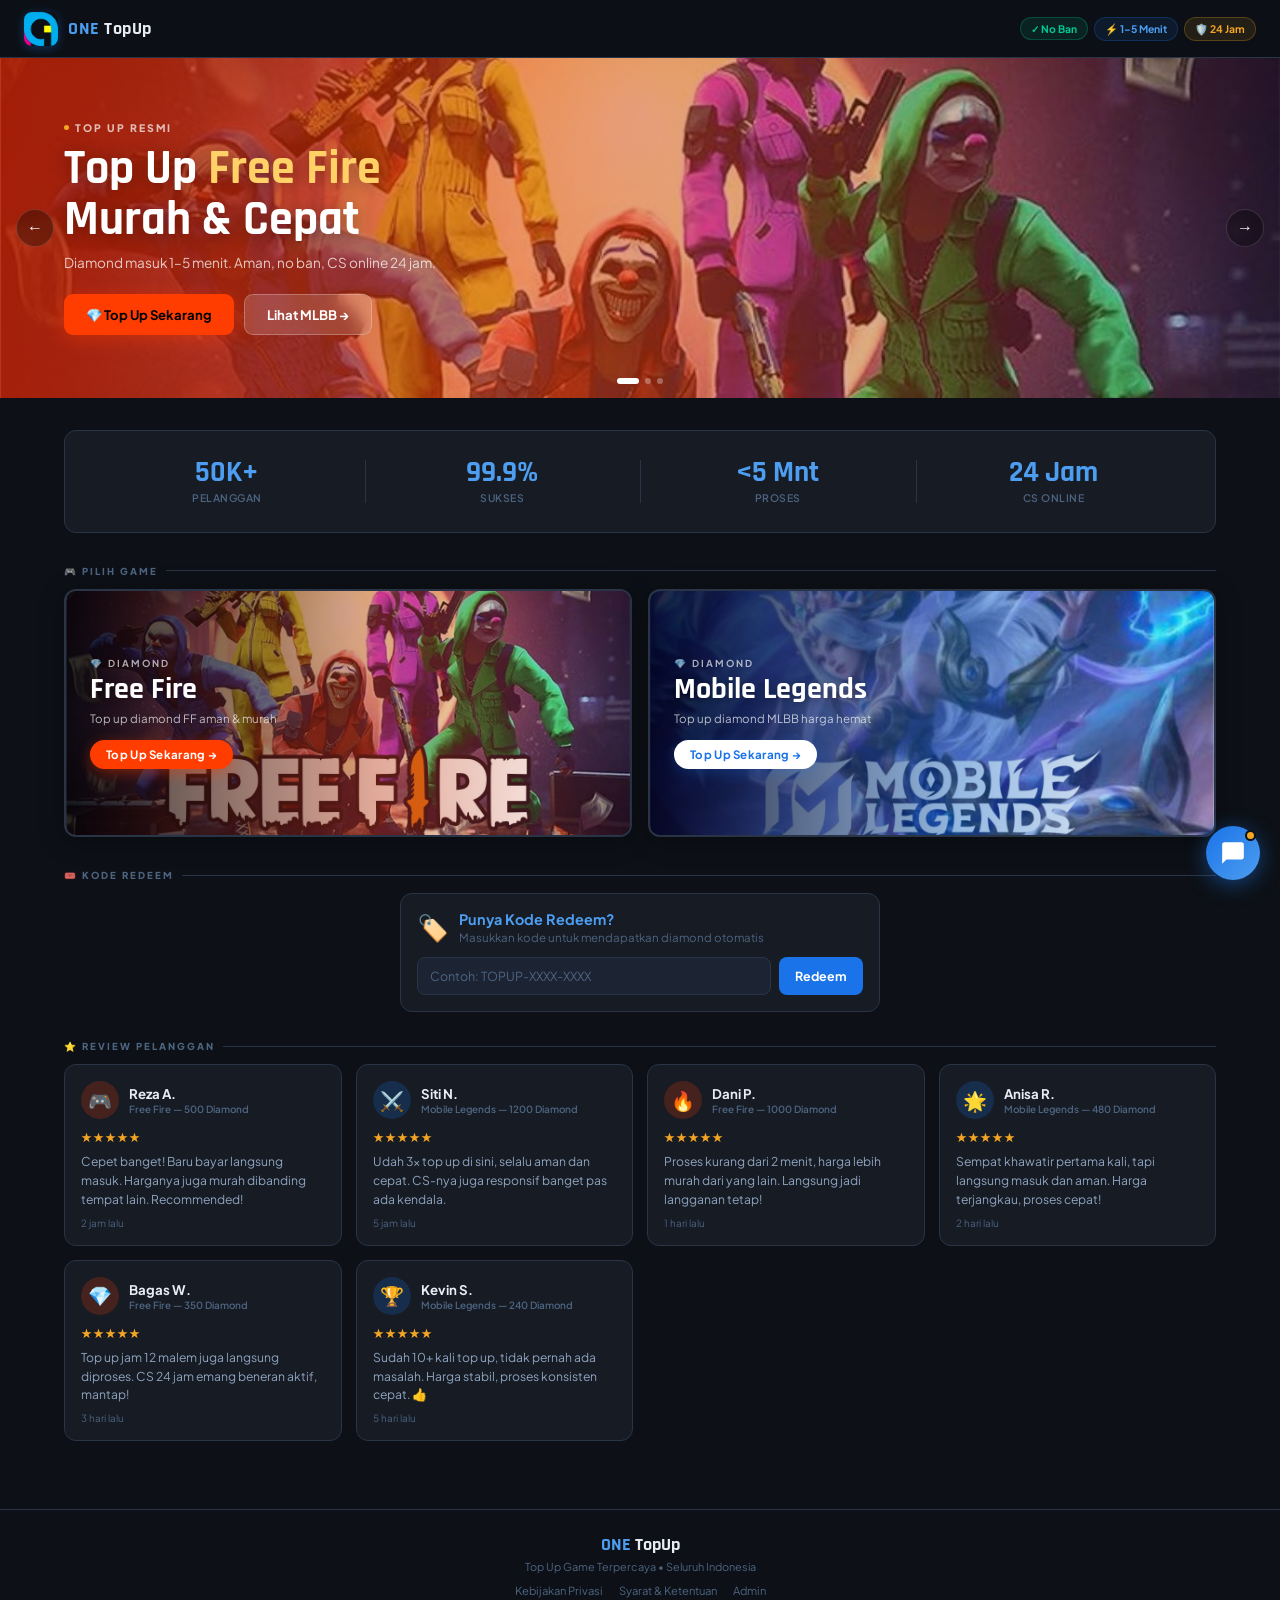
==== commit 47328de2: "v2 update" ====
--- a/index.html
+++ b/index.html
@@ -3,381 +3,613 @@
 <head>
 <meta charset="UTF-8">
 <meta name="viewport" content="width=device-width, initial-scale=1.0">
-<title>ONE TopUp — Top Up Diamond FF & ML</title>
+<title>ONE TopUp — Top Up Diamond FF & MLBB Murah</title>
 <link rel="icon" type="image/x-icon" href="favicon.ico">
 <link rel="apple-touch-icon" href="favicon-192.png">
 <link href="https://fonts.googleapis.com/css2?family=Rajdhani:wght@500;600;700&family=Plus+Jakarta+Sans:wght@400;500;600;700;800;900&display=swap" rel="stylesheet">
 <style>
-:root{
-  --bg:#f0f4f8;
-  --bg2:#ffffff;
-  --bg3:#f5f8ff;
-  --bg4:#eaf0fb;
-  --border:#d6e2f0;
-  --border2:#b8cfe8;
-  --text:#1a2640;
-  --text2:#4a607a;
-  --text3:#8aa0b8;
-  --primary:#1565c0;
-  --primary2:#0d47a1;
-  --primary3:rgba(21,101,192,0.08);
-  --primary-lt:#e3eeff;
-  --accent:#00b4d8;
-  --accent2:#0096b7;
-  --gold:#f5a623;
-  --gold2:#e09000;
-  --gold3:rgba(245,166,35,0.1);
-  --green:#00a86b;
-  --green2:#007a4d;
-  --orange:#f06a00;
-  --red:#e53935;
-  --ff-color:#e63900;
-  --ml-color:#1565c0;
-  --radius:14px;
-  --radius-sm:10px;
-  --shadow:0 4px 24px rgba(21,101,192,0.10);
-  --shadow-md:0 8px 32px rgba(21,101,192,0.14);
+/* ═══════════════════════════════════════
+   TOKENS
+═══════════════════════════════════════ */
+:root {
+  --bg:       #0d1117;
+  --bg2:      #161b24;
+  --bg3:      #1c2333;
+  --bg4:      #21293a;
+  --border:   #2a3447;
+  --border2:  #3a4a62;
+  --primary:  #1a73e8;
+  --primary2: #4d9ef0;
+  --primary3: rgba(26,115,232,.12);
+  --accent:   #00c6ff;
+  --gold:     #f5a623;
+  --gold2:    #ffd166;
+  --green:    #00c897;
+  --red:      #ff4e4e;
+  --orange:   #ff8c42;
+  --purple:   #a259ff;
+  --ff:       #ff3d00;
+  --ml:       #1a73e8;
+  --text:     #e8edf5;
+  --text2:    #8fa4bf;
+  --text3:    #4d6480;
+  --r:        12px;
+  --r-sm:     8px;
+  --shadow:   0 4px 24px rgba(0,0,0,.4);
+  --shadow-lg:0 12px 48px rgba(0,0,0,.5);
 }
 *{box-sizing:border-box;margin:0;padding:0}
 html{scroll-behavior:smooth}
 body{background:var(--bg);color:var(--text);font-family:'Plus Jakarta Sans',sans-serif;min-height:100vh;overflow-x:hidden}
 
-/* LOADING */
-.loading-overlay{position:fixed;inset:0;background:rgba(255,255,255,0.92);z-index:9999;display:none;flex-direction:column;align-items:center;justify-content:center;gap:16px}
+/* ═══════════════════════════════════════
+   LOADING
+═══════════════════════════════════════ */
+.loading-overlay{position:fixed;inset:0;background:rgba(13,17,23,.92);z-index:9999;display:none;flex-direction:column;align-items:center;justify-content:center;gap:16px}
+.loading-overlay.show{display:flex}
 .spinner{width:40px;height:40px;border:3px solid var(--border2);border-top-color:var(--primary);border-radius:50%;animation:spin .8s linear infinite}
 @keyframes spin{to{transform:rotate(360deg)}}
-.loading-text{font-size:0.85rem;color:var(--text2)}
-
-/* NAV */
-.topnav{position:sticky;top:0;z-index:100;background:rgba(255,255,255,0.95);backdrop-filter:blur(16px);border-bottom:1px solid var(--border);padding:0 16px;height:52px;display:flex;align-items:center;justify-content:space-between;gap:12px;box-shadow:0 2px 12px rgba(21,101,192,0.07)}
-.nav-logo{display:flex;align-items:center;gap:10px;text-decoration:none;color:var(--text);font-weight:800;font-size:1rem;font-family:'Rajdhani',sans-serif;letter-spacing:0.5px}
-.nav-logo img{height:34px;width:34px;object-fit:contain;border-radius:8px;box-shadow:0 2px 8px rgba(21,101,192,0.2)}
-.nav-logo em{color:var(--primary);font-style:normal}
-.nav-right{display:flex;gap:6px;align-items:center;flex-shrink:0}
-.nav-badge{font-size:0.65rem;font-weight:700;padding:4px 9px;border-radius:20px;white-space:nowrap}
-.nb-g{background:rgba(0,168,107,0.1);color:var(--green);border:1px solid rgba(0,168,107,0.25)}
-.nb-b{background:var(--primary-lt);color:var(--primary);border:1px solid rgba(21,101,192,0.2)}
-.nav-links{display:flex;gap:2px}
-.nav-link{font-size:0.75rem;font-weight:600;color:var(--text3);text-decoration:none;padding:5px 10px;border-radius:8px;transition:all .2s}
-.nav-link:hover,.nav-link.active{color:var(--primary);background:var(--primary-lt)}
-
-/* ── LANDING VIEW ── */
+.loading-text{font-size:.85rem;color:var(--text2)}
+
+/* ═══════════════════════════════════════
+   TOPNAV
+═══════════════════════════════════════ */
+.topnav{position:sticky;top:0;z-index:200;height:58px;background:rgba(13,17,23,.9);backdrop-filter:blur(20px);border-bottom:1px solid var(--border);display:flex;align-items:center;padding:0 24px;gap:20px}
+.nav-logo{display:flex;align-items:center;gap:10px;text-decoration:none;color:var(--text);font-weight:800;font-size:1.1rem;font-family:'Rajdhani',sans-serif;letter-spacing:.5px;flex-shrink:0}
+.nav-logo img{height:34px;width:34px;object-fit:contain;border-radius:8px;box-shadow:0 2px 10px rgba(26,115,232,.35)}
+.nav-logo em{color:var(--primary2);font-style:normal}
+.nav-spacer{flex:1}
+.nav-badges{display:flex;gap:6px;align-items:center}
+.nav-badge{font-size:.65rem;font-weight:700;padding:4px 10px;border-radius:20px;white-space:nowrap;border:1px solid}
+.nb-green{background:rgba(0,200,151,.1);color:var(--green);border-color:rgba(0,200,151,.25)}
+.nb-blue {background:rgba(26,115,232,.1);color:var(--primary2);border-color:rgba(26,115,232,.25)}
+.nb-gold {background:rgba(245,166,35,.1);color:var(--gold);border-color:rgba(245,166,35,.25)}
+
+/* ═══════════════════════════════════════
+   HERO SLIDESHOW
+═══════════════════════════════════════ */
+.hero-wrap{position:relative;height:340px;overflow:hidden;background:var(--bg2)}
+@media(max-width:768px){.hero-wrap{height:220px}}
+.hero-slides{display:flex;height:100%;transition:transform .7s cubic-bezier(.4,0,.2,1)}
+.hero-slide{min-width:100%;height:100%;position:relative;overflow:hidden;flex-shrink:0}
+.hero-slide-bg{position:absolute;inset:0;width:100%;height:100%;object-fit:cover;object-position:center}
+.slide-ff .hero-slide-bg{object-position:center 25%}
+.slide-ml .hero-slide-bg{object-position:center 20%}
+.hero-slide-overlay{position:absolute;inset:0}
+.slide-ff .hero-slide-overlay{background:linear-gradient(to right,rgba(180,30,0,.88) 0%,rgba(220,60,0,.55) 40%,rgba(0,0,0,.2) 100%)}
+.slide-ml .hero-slide-overlay{background:linear-gradient(to right,rgba(10,30,80,.92) 0%,rgba(20,60,140,.55) 40%,rgba(0,0,0,.15) 100%)}
+.slide-promo .hero-slide-overlay{background:linear-gradient(135deg,rgba(80,0,160,.9) 0%,rgba(20,60,140,.7) 50%,rgba(0,0,0,.3) 100%)}
+.hero-slide-content{position:absolute;inset:0;display:flex;flex-direction:column;justify-content:center;padding:0 64px;max-width:700px}
+@media(max-width:768px){.hero-slide-content{padding:0 20px;max-width:100%}}
+.hero-eyebrow{font-size:.65rem;font-weight:800;text-transform:uppercase;letter-spacing:2px;color:rgba(255,255,255,.7);margin-bottom:10px;display:flex;align-items:center;gap:6px}
+.hero-eyebrow-dot{width:5px;height:5px;border-radius:50%;background:var(--gold);animation:pulse-dot 1.4s infinite}
+@keyframes pulse-dot{0%,100%{opacity:1}50%{opacity:.3}}
+.hero-title{font-family:'Rajdhani',sans-serif;font-size:3rem;font-weight:700;color:#fff;line-height:1.05;text-shadow:0 2px 20px rgba(0,0,0,.4);margin-bottom:8px}
+@media(max-width:768px){.hero-title{font-size:1.8rem}}
+.hero-title span{color:var(--gold2)}
+.hero-sub{font-size:.85rem;color:rgba(255,255,255,.75);line-height:1.5;margin-bottom:20px}
+@media(max-width:768px){.hero-sub{font-size:.75rem;margin-bottom:14px}}
+.hero-cta-row{display:flex;gap:10px;flex-wrap:wrap}
+.hero-cta{display:inline-flex;align-items:center;gap:7px;padding:11px 22px;border-radius:9px;font-size:.82rem;font-weight:700;cursor:pointer;border:none;font-family:inherit;transition:all .2s;text-decoration:none}
+.hero-cta-primary{background:linear-gradient(135deg,var(--primary),var(--primary2));color:#fff;box-shadow:0 4px 20px rgba(26,115,232,.4)}
+.hero-cta-primary:hover{transform:translateY(-2px);box-shadow:0 6px 28px rgba(26,115,232,.5)}
+.hero-cta-ff{background:var(--ff);box-shadow:0 4px 20px rgba(255,61,0,.4)}
+.hero-cta-ff:hover{transform:translateY(-2px)}
+.hero-cta-ghost{background:rgba(255,255,255,.15);backdrop-filter:blur(8px);color:#fff;border:1px solid rgba(255,255,255,.25)}
+.hero-cta-ghost:hover{background:rgba(255,255,255,.25)}
+/* dots */
+.hero-dots{position:absolute;bottom:14px;left:50%;transform:translateX(-50%);display:flex;gap:6px;z-index:10}
+.hdot{width:6px;height:6px;border-radius:3px;background:rgba(255,255,255,.3);cursor:pointer;transition:all .3s}
+.hdot.active{width:22px;background:#fff}
+/* arrows */
+.hero-arrow{position:absolute;top:50%;transform:translateY(-50%);z-index:10;width:38px;height:38px;border-radius:50%;background:rgba(0,0,0,.35);backdrop-filter:blur(8px);border:1px solid rgba(255,255,255,.15);color:#fff;font-size:1rem;display:flex;align-items:center;justify-content:center;cursor:pointer;transition:all .2s}
+.hero-arrow:hover{background:rgba(0,0,0,.6)}
+.hero-arrow.left{left:16px}
+.hero-arrow.right{right:16px}
+@media(max-width:768px){.hero-arrow{display:none}}
+
+/* ═══════════════════════════════════════
+   PAGE LAYOUT (landing & order)
+═══════════════════════════════════════ */
 #view-landing{display:block}
-#view-order{display:none}
-
-/* HERO */
-.hero-landing{background:linear-gradient(135deg,var(--primary2) 0%,var(--primary) 50%,var(--accent2) 100%);padding:28px 16px 24px;text-align:center;position:relative;overflow:hidden}
-.hero-landing::before{content:'';position:absolute;inset:0;background:url("data:image/svg+xml,%3Csvg width='60' height='60' viewBox='0 0 60 60' xmlns='http://www.w3.org/2000/svg'%3E%3Cg fill='none' fill-rule='evenodd'%3E%3Cg fill='%23ffffff' fill-opacity='0.04'%3E%3Cpath d='M36 34v-4h-2v4h-4v2h4v4h2v-4h4v-2h-4zm0-30V0h-2v4h-4v2h4v4h2V6h4V4h-4zM6 34v-4H4v4H0v2h4v4h2v-4h4v-2H6zM6 4V0H4v4H0v2h4v4h2V6h4V4H6z'/%3E%3C/g%3E%3C/g%3E%3C/svg%3E");pointer-events:none}
-.hero-brand{display:flex;align-items:center;justify-content:center;gap:10px;margin-bottom:12px}
-.hero-brand img{height:42px;width:42px;object-fit:contain;border-radius:10px;box-shadow:0 4px 16px rgba(0,0,0,0.2);background:#fff}
-.hero-title{font-family:'Rajdhani',sans-serif;font-size:2rem;font-weight:700;letter-spacing:1px;line-height:1.15;color:#fff}
-.hero-title span{color:#ffe066}
-.hero-sub{font-size:0.78rem;color:rgba(255,255,255,0.8);margin-top:6px}
-
-/* GAME SELECTOR — LANDSCAPE */
-.game-selector{padding:20px 16px 8px;max-width:480px;margin:0 auto}
-.gs-label{font-size:0.63rem;font-weight:700;text-transform:uppercase;letter-spacing:1.5px;color:var(--text3);text-align:center;margin-bottom:12px}
-.gs-grid{display:flex;flex-direction:column;gap:12px}
-
-.gs-card{position:relative;border-radius:var(--radius);overflow:hidden;cursor:pointer;border:2px solid var(--border);transition:all .3s;aspect-ratio:16/7;background:var(--bg4);box-shadow:var(--shadow)}
-.gs-card:hover{transform:translateY(-3px);box-shadow:var(--shadow-md)}
-.gs-card.ff:hover{border-color:var(--ff-color);box-shadow:0 10px 32px rgba(230,57,0,0.25)}
-.gs-card.ml:hover{border-color:var(--ml-color);box-shadow:0 10px 32px rgba(21,101,192,0.3)}
-
-.gs-card-img{position:absolute;inset:0;width:100%;height:100%;object-fit:cover;object-position:center center;transition:transform .4s}
-.gs-card:hover .gs-card-img{transform:scale(1.04)}
-.gs-card-overlay{position:absolute;inset:0}
-.gs-card-overlay.ff-glow{background:linear-gradient(to right,rgba(0,0,0,0.72) 0%,rgba(180,40,0,0.35) 60%,transparent 100%)}
-.gs-card-overlay.ml-glow{background:linear-gradient(to right,rgba(0,0,30,0.75) 0%,rgba(21,101,192,0.35) 60%,transparent 100%)}
-
-.gs-card-content{position:absolute;top:0;bottom:0;left:0;display:flex;flex-direction:column;justify-content:center;padding:18px 20px}
-.gs-game-name{font-family:'Rajdhani',sans-serif;font-size:1.55rem;font-weight:700;letter-spacing:.5px;color:#fff;line-height:1;text-shadow:0 2px 8px rgba(0,0,0,0.4)}
-.gs-game-sub{font-size:0.7rem;color:rgba(255,255,255,0.75);margin:4px 0 10px;text-shadow:0 1px 4px rgba(0,0,0,0.4)}
-.gs-cta{display:inline-flex;align-items:center;gap:5px;font-size:0.72rem;font-weight:700;padding:6px 14px;border-radius:20px;letter-spacing:.3px;transition:all .2s;width:fit-content}
-.ff .gs-cta{background:var(--ff-color);color:#fff;box-shadow:0 3px 12px rgba(230,57,0,0.45)}
-.ml .gs-cta{background:#fff;color:var(--primary);box-shadow:0 3px 12px rgba(21,101,192,0.25)}
-.gs-card:hover .gs-cta{transform:scale(1.05)}
-
-/* TRUST ROW */
-.trust-row{display:flex;justify-content:center;flex-wrap:wrap;gap:7px;padding:12px 16px 20px;max-width:480px;margin:0 auto}
-.trust-chip{font-size:0.66rem;font-weight:700;padding:5px 12px;border-radius:20px;background:#fff;color:var(--text2);border:1px solid var(--border);box-shadow:0 1px 4px rgba(21,101,192,0.07)}
-
-/* REDEEM */
-.redeem-section{max-width:480px;margin:0 auto 20px;padding:0 16px}
-.sec-label{font-size:0.62rem;font-weight:700;text-transform:uppercase;letter-spacing:1.5px;color:var(--text3);margin-bottom:8px;display:flex;align-items:center;gap:6px}
-.redeem-box{background:#fff;border:1px solid var(--border);border-radius:var(--radius);padding:14px;box-shadow:var(--shadow)}
-.redeem-header{display:flex;gap:10px;align-items:flex-start;margin-bottom:12px}
-.redeem-icon{font-size:1.5rem;flex-shrink:0}
-.redeem-title{font-size:0.88rem;font-weight:700;color:var(--primary)}
-.redeem-desc{font-size:0.72rem;color:var(--text3);margin-top:2px}
-.redeem-input-wrap{display:flex;gap:8px}
-.redeem-input{flex:1;background:var(--bg3);border:1.5px solid var(--border);color:var(--text);border-radius:var(--radius-sm);padding:9px 12px;font-size:0.78rem;font-family:inherit;outline:none;transition:border .2s}
-.redeem-input:focus{border-color:var(--primary)}
-.redeem-btn{background:var(--primary);color:#fff;border:none;border-radius:var(--radius-sm);padding:9px 16px;font-size:0.78rem;font-weight:700;cursor:pointer;font-family:inherit;white-space:nowrap;transition:all .2s}
-.redeem-btn:hover{background:var(--primary2)}
-.redeem-status{margin-top:10px;font-size:0.75rem;padding:8px 12px;border-radius:8px}
-.redeem-status.ok{background:rgba(0,168,107,0.08);color:var(--green);border:1px solid rgba(0,168,107,0.2)}
-.redeem-status.err{background:rgba(229,57,53,0.07);color:var(--red);border:1px solid rgba(229,57,53,0.2)}
-
-/* INFO TABS */
-.info-wrap{max-width:480px;margin:0 auto 24px;padding:0 16px}
-.info-tabs{display:flex;gap:0;border-radius:var(--radius-sm);overflow:hidden;border:1px solid var(--border);background:var(--bg3)}
-.itab{flex:1;padding:9px;text-align:center;font-size:0.72rem;font-weight:700;cursor:pointer;color:var(--text3);background:transparent;border:none;font-family:inherit;transition:all .2s}
-.itab.on{background:var(--primary);color:#fff}
-.icontent{display:none;padding:14px 0 0}
-.icontent.on{display:block}
-.ilist{list-style:none;display:flex;flex-direction:column;gap:10px}
-.ilist li{display:flex;gap:10px;align-items:flex-start}
-.il-icon{font-size:1.1rem;flex-shrink:0;line-height:1.3}
-.il-title{font-size:0.8rem;font-weight:700;color:var(--text);margin-bottom:2px}
-.il-desc{font-size:0.7rem;color:var(--text3);line-height:1.4}
-
-/* ── ORDER VIEW ── */
-#view-order{max-width:480px;margin:0 auto}
-
-/* BACK */
-.back-to-landing{display:flex;align-items:center;gap:8px;padding:12px 16px 8px;cursor:pointer;color:var(--primary);font-size:0.78rem;font-weight:600;transition:opacity .2s}
-.back-to-landing:hover{opacity:.75}
-
-/* GAME BANNER — LANDSCAPE in order view */
-.game-banner{border-radius:var(--radius);margin:0 16px 16px;overflow:hidden;position:relative;aspect-ratio:16/6;box-shadow:var(--shadow-md)}
-.game-banner img{width:100%;height:100%;object-fit:cover;object-position:center center;display:block}
-.game-banner-overlay{position:absolute;inset:0;display:flex;align-items:flex-end;padding:14px 16px}
-.banner-ff .game-banner-overlay{background:linear-gradient(to right,rgba(0,0,0,0.7) 0%,rgba(180,40,0,0.3) 65%,transparent 100%)}
-.banner-ml .game-banner-overlay{background:linear-gradient(to right,rgba(0,0,30,0.75) 0%,rgba(21,101,192,0.3) 65%,transparent 100%)}
-.banner-tag{font-size:0.58rem;font-weight:700;text-transform:uppercase;letter-spacing:1.5px;color:rgba(255,255,255,0.8);background:rgba(255,255,255,0.18);padding:3px 8px;border-radius:20px;display:inline-block;margin-bottom:4px;backdrop-filter:blur(4px)}
-.banner-title{font-family:'Rajdhani',sans-serif;font-size:1.6rem;font-weight:700;color:#fff;line-height:1;text-shadow:0 2px 8px rgba(0,0,0,0.3)}
-.banner-sub{font-size:0.68rem;color:rgba(255,255,255,0.75);margin-top:2px}
-
-/* PROMO */
-.promo-section{margin:0 16px 14px}
-.promo-scroll{display:flex;gap:10px;overflow-x:auto;padding-bottom:4px}
-.promo-scroll::-webkit-scrollbar{height:3px}
-.promo-scroll::-webkit-scrollbar-thumb{background:var(--border2);border-radius:3px}
-.promo-card{min-width:200px;background:#fff;border:1px solid var(--border);border-radius:var(--radius-sm);padding:12px;flex-shrink:0;box-shadow:var(--shadow)}
-.promo-badge{font-size:0.6rem;font-weight:700;color:var(--gold2);margin-bottom:5px}
-.promo-title{font-size:0.82rem;font-weight:700;color:var(--text)}
-.promo-desc{font-size:0.7rem;color:var(--text3);line-height:1.4;margin-top:3px}
-.promo-exp{font-size:0.63rem;color:var(--orange);margin-top:5px}
-.promo-cta{font-size:0.65rem;font-weight:700;color:var(--primary);margin-top:5px;cursor:pointer}
-.promo-card.type-flash{border-color:rgba(245,166,35,0.35)}
-.promo-card.clickable{cursor:pointer}
-
-/* PKG */
-.pkg-section{padding:0 16px 14px}
-.pkg-grid{display:grid;grid-template-columns:repeat(3,1fr);gap:8px}
-.pkg-item{background:#fff;border:1.5px solid var(--border);border-radius:var(--radius-sm);padding:10px 8px;text-align:center;cursor:pointer;transition:all .2s;position:relative;box-shadow:0 1px 4px rgba(21,101,192,0.06)}
-.pkg-item:hover{border-color:var(--primary);box-shadow:var(--shadow)}
-.pkg-item.selected{border-color:var(--primary);background:var(--primary-lt);box-shadow:0 0 0 2px rgba(21,101,192,0.18)}
-.pkg-item.popular::before{content:'🔥 Populer';position:absolute;top:-1px;left:50%;transform:translateX(-50%);font-size:0.52rem;font-weight:700;background:var(--gold);color:#fff;padding:2px 8px;border-radius:0 0 8px 8px;white-space:nowrap}
-.pkg-item.popular{border-color:var(--gold);padding-top:18px}
-.pkg-check{position:absolute;top:6px;right:6px;width:16px;height:16px;background:var(--primary);border-radius:50%;font-size:0.55rem;display:none;align-items:center;justify-content:center;color:#fff;font-weight:700}
-.pkg-item.selected .pkg-check{display:flex}
-.pkg-icon{font-size:1.1rem;display:block;margin-bottom:3px}
-.pkg-amt{font-family:'Rajdhani',sans-serif;font-size:1.25rem;font-weight:700;line-height:1;color:var(--text)}
-.pkg-unit{font-size:0.58rem;color:var(--text3);margin-bottom:4px}
-.pkg-price{font-size:1rem;font-weight:800;color:var(--green)}
-.pkg-disc-wrap{display:flex;align-items:center;justify-content:center;gap:3px;margin-bottom:2px}
-.pkg-orig{font-size:0.58rem;color:var(--text3);text-decoration:line-through}
-.pkg-disc-badge{font-size:0.52rem;font-weight:700;color:#fff;background:var(--red);padding:1px 5px;border-radius:4px}
-.pkg-bonus{font-size:0.58rem;color:var(--gold2);margin-top:3px;font-weight:600}
-
-/* ORDER BOX */
-.order-box{background:#fff;border:1px solid var(--border);border-radius:var(--radius);margin:0 16px 14px;overflow:hidden;box-shadow:var(--shadow)}
-.step-bar{display:flex;background:var(--bg3);border-bottom:1px solid var(--border);padding:12px 16px}
-.sbi{flex:1;display:flex;flex-direction:column;align-items:center;gap:3px;position:relative}
-.sbi+.sbi::before{content:'';position:absolute;left:-50%;top:10px;width:100%;height:1.5px;background:var(--border)}
-.sbi.active+.sbi::before,.sbi.done+.sbi::before{background:var(--primary);opacity:.4}
-.sbi-dot{width:20px;height:20px;border-radius:50%;background:#fff;border:1.5px solid var(--border2);font-size:0.65rem;font-weight:700;display:flex;align-items:center;justify-content:center;color:var(--text3);position:relative;z-index:1;transition:all .3s}
-.sbi.active .sbi-dot{background:var(--primary);border-color:var(--primary);color:#fff}
-.sbi.done .sbi-dot{background:var(--green);border-color:var(--green);color:#fff}
-.sbi-lbl{font-size:0.58rem;color:var(--text3);font-weight:600}
-.sbi.active .sbi-lbl{color:var(--primary)}
-.sbi.done .sbi-lbl{color:var(--green)}
-.form-body{padding:16px}
-.panel{display:none}
-
-/* SPD */
-.spd{background:var(--bg3);border:1px solid var(--border);border-radius:var(--radius-sm);padding:10px 12px;margin-bottom:14px;display:flex;align-items:center;justify-content:space-between;gap:8px}
-.spd-ph{font-size:0.75rem;color:var(--text3);width:100%;text-align:center}
-.spd-l{display:flex;align-items:center;gap:8px}
-.spd-ico{font-size:1.4rem}
-.spd-lbl{font-size:0.7rem;color:var(--text3);font-weight:600}
-.spd-val{font-size:0.88rem;font-weight:700;color:var(--text)}
-.spd-price{font-size:1rem;font-weight:800;color:var(--green);white-space:nowrap}
-
-/* FORM */
-.ig{margin-bottom:12px}
-.ig-label{font-size:0.72rem;font-weight:700;color:var(--text2);margin-bottom:5px}
+#view-order  {display:none}
+
+/* ── LANDING ── */
+.land-body{max-width:1200px;margin:0 auto;padding:32px 24px}
+@media(max-width:768px){.land-body{padding:20px 16px}}
+
+/* GAME CARDS */
+.gc-row{display:grid;grid-template-columns:1fr 1fr;gap:16px;margin-bottom:32px}
+@media(max-width:600px){.gc-row{grid-template-columns:1fr}}
+.gc{position:relative;border-radius:var(--r);overflow:hidden;aspect-ratio:16/7;cursor:pointer;border:2px solid var(--border);transition:all .3s;box-shadow:var(--shadow)}
+.gc:hover{transform:translateY(-4px);box-shadow:var(--shadow-lg)}
+.gc.ff:hover{border-color:var(--ff);box-shadow:0 12px 40px rgba(255,61,0,.3)}
+.gc.ml:hover{border-color:var(--primary2);box-shadow:0 12px 40px rgba(26,115,232,.35)}
+.gc-img{position:absolute;inset:0;width:100%;height:100%;object-fit:cover;object-position:center;transition:transform .4s}
+.gc:hover .gc-img{transform:scale(1.05)}
+.gc-overlay{position:absolute;inset:0}
+.gc.ff .gc-overlay{background:linear-gradient(to right,rgba(0,0,0,.78) 0%,rgba(180,40,0,.4) 55%,transparent 100%)}
+.gc.ml .gc-overlay{background:linear-gradient(to right,rgba(0,0,30,.85) 0%,rgba(21,101,192,.45) 55%,transparent 100%)}
+.gc-body{position:absolute;top:0;bottom:0;left:0;display:flex;flex-direction:column;justify-content:center;padding:22px 24px}
+.gc-label{font-size:.6rem;font-weight:700;text-transform:uppercase;letter-spacing:2px;color:rgba(255,255,255,.65);margin-bottom:6px}
+.gc-title{font-family:'Rajdhani',sans-serif;font-size:1.9rem;font-weight:700;color:#fff;line-height:1;text-shadow:0 2px 10px rgba(0,0,0,.4)}
+.gc-sub{font-size:.72rem;color:rgba(255,255,255,.7);margin:5px 0 14px}
+.gc-btn{display:inline-flex;align-items:center;gap:5px;font-size:.72rem;font-weight:700;padding:7px 16px;border-radius:20px;letter-spacing:.3px;transition:all .2s;width:fit-content;border:none;cursor:pointer;font-family:inherit}
+.ff .gc-btn{background:var(--ff);color:#fff;box-shadow:0 4px 14px rgba(255,61,0,.4)}
+.ml .gc-btn{background:#fff;color:var(--primary);box-shadow:0 4px 14px rgba(26,115,232,.25)}
+.gc:hover .gc-btn{transform:scale(1.06)}
+
+/* PROMO STRIP on landing */
+.land-section-label{font-size:.6rem;font-weight:800;text-transform:uppercase;letter-spacing:2px;color:var(--text3);margin-bottom:12px;display:flex;align-items:center;gap:8px}
+.lsl-line{flex:1;height:1px;background:var(--border)}
+.promo-strip{display:flex;gap:12px;overflow-x:auto;padding-bottom:8px;scroll-snap-type:x mandatory;margin-bottom:32px}
+.promo-strip::-webkit-scrollbar{height:3px}
+.promo-strip::-webkit-scrollbar-thumb{background:var(--border2);border-radius:3px}
+
+/* promo card redesign — dark theme */
+.pc{min-width:260px;max-width:280px;border-radius:var(--r);overflow:hidden;position:relative;flex-shrink:0;scroll-snap-align:start;cursor:pointer;transition:transform .2s,box-shadow .2s;box-shadow:var(--shadow)}
+.pc:hover{transform:translateY(-3px);box-shadow:var(--shadow-lg)}
+.pc.type-flash{background:linear-gradient(135deg,#7f0000,#c62828,#ff6d00)}
+.pc.type-disc {background:linear-gradient(135deg,#0d3c7f,#1565c0,#29b6f6)}
+.pc.type-bonus{background:linear-gradient(135deg,#00400a,#2e7d32,#00e676)}
+.pc.type-info {background:linear-gradient(135deg,#330266,#6a1b9a,#ce93d8)}
+.pc-deco{position:absolute;right:-16px;top:-16px;width:90px;height:90px;border-radius:50%;background:rgba(255,255,255,.08);pointer-events:none}
+.pc-deco2{position:absolute;right:12px;bottom:-18px;width:60px;height:60px;border-radius:50%;background:rgba(255,255,255,.06);pointer-events:none}
+.pc-emoji{position:absolute;right:14px;top:12px;font-size:2.2rem;opacity:.22;pointer-events:none}
+.pc-body{padding:14px 14px 10px}
+.pc-tag{display:inline-flex;align-items:center;gap:4px;background:rgba(0,0,0,.22);border-radius:20px;padding:2px 9px;font-size:.57rem;font-weight:800;color:rgba(255,255,255,.9);text-transform:uppercase;letter-spacing:1px;margin-bottom:7px}
+.pc-title{font-size:.92rem;font-weight:800;color:#fff;line-height:1.2;margin-bottom:4px;text-shadow:0 1px 4px rgba(0,0,0,.2)}
+.pc-desc{font-size:.7rem;color:rgba(255,255,255,.78);line-height:1.45}
+.pc-exp{font-size:.6rem;color:rgba(255,255,255,.6);margin-top:6px}
+.pc-pricelist{background:rgba(0,0,0,.22);margin:0 10px 10px;border-radius:9px;padding:9px 11px}
+.pc-pl-title{font-size:.58rem;font-weight:700;color:rgba(255,255,255,.65);text-transform:uppercase;letter-spacing:1px;margin-bottom:6px}
+.pc-pl-row{display:flex;justify-content:space-between;align-items:center;padding:3px 0;border-bottom:1px solid rgba(255,255,255,.08)}
+.pc-pl-row:last-child{border-bottom:none}
+.pc-pl-dm{font-size:.76rem;font-weight:700;color:#fff}
+.pc-pl-dm small{font-size:.58rem;font-weight:400;color:rgba(255,255,255,.65);margin-left:2px}
+.pc-pl-price{font-size:.8rem;font-weight:800;color:#ffe066}
+.pc-cta{display:flex;align-items:center;justify-content:center;gap:6px;background:rgba(255,255,255,.95);margin:0 10px 10px;border-radius:7px;padding:8px;font-size:.74rem;font-weight:800}
+.pc.type-flash .pc-cta{color:#b71c1c}
+.pc.type-disc  .pc-cta{color:#0d47a1}
+.pc.type-bonus .pc-cta{color:#1b5e20}
+.pc.type-info  .pc-cta{color:#4a148c}
+
+/* REVIEW SECTION */
+.review-section{margin-bottom:36px}
+.review-grid{display:grid;grid-template-columns:repeat(auto-fill,minmax(260px,1fr));gap:14px}
+@media(max-width:600px){.review-grid{grid-template-columns:1fr}}
+.review-card{background:var(--bg2);border:1px solid var(--border);border-radius:var(--r);padding:16px;transition:border-color .2s}
+.review-card:hover{border-color:var(--border2)}
+.rv-top{display:flex;align-items:center;gap:10px;margin-bottom:10px}
+.rv-av{width:38px;height:38px;border-radius:50%;display:flex;align-items:center;justify-content:center;font-size:1.2rem;flex-shrink:0}
+.rv-av.ff{background:rgba(255,61,0,.2)}
+.rv-av.ml{background:rgba(26,115,232,.2)}
+.rv-name{font-size:.83rem;font-weight:700;color:var(--text);margin-bottom:1px}
+.rv-game{font-size:.62rem;color:var(--text3);font-weight:600}
+.rv-stars{color:var(--gold);font-size:.78rem;letter-spacing:1px;margin-bottom:7px}
+.rv-text{font-size:.76rem;color:var(--text2);line-height:1.55}
+.rv-date{font-size:.62rem;color:var(--text3);margin-top:8px}
+
+/* STATS BAR */
+.stats-bar{background:var(--bg2);border:1px solid var(--border);border-radius:var(--r);padding:20px 24px;display:grid;grid-template-columns:repeat(4,1fr);gap:0;margin-bottom:32px;overflow:hidden}
+@media(max-width:600px){.stats-bar{grid-template-columns:1fr 1fr}}
+.stat-item{text-align:center;position:relative;padding:8px 0}
+.stat-item+.stat-item::before{content:'';position:absolute;left:0;top:15%;height:70%;width:1px;background:var(--border)}
+@media(max-width:600px){.stat-item:nth-child(2n+1)::before{display:none};.stat-item:nth-child(n+3){border-top:1px solid var(--border)}}
+.stat-num{font-family:'Rajdhani',sans-serif;font-size:1.8rem;font-weight:700;color:var(--primary2);line-height:1}
+.stat-lbl{font-size:.65rem;color:var(--text3);margin-top:3px;font-weight:600;text-transform:uppercase;letter-spacing:.5px}
+
+/* ═══════════════════════════════════════
+   ORDER VIEW — 2-COLUMN DESKTOP LAYOUT
+═══════════════════════════════════════ */
+.order-wrap{max-width:1200px;margin:0 auto;padding:24px 24px 40px;display:grid;grid-template-columns:1fr 380px;gap:24px;align-items:start}
+@media(max-width:900px){.order-wrap{grid-template-columns:1fr;padding:16px}}
+
+/* LEFT COLUMN */
+.order-left{}
+.back-btn{display:inline-flex;align-items:center;gap:7px;font-size:.78rem;font-weight:600;color:var(--text2);cursor:pointer;margin-bottom:18px;transition:color .2s;background:none;border:none;font-family:inherit;padding:0}
+.back-btn:hover{color:var(--text)}
+.back-btn svg{width:16px;height:16px;fill:currentColor}
+
+/* GAME BANNER in order */
+.order-banner{border-radius:var(--r);overflow:hidden;position:relative;height:160px;margin-bottom:18px;box-shadow:var(--shadow)}
+@media(max-width:600px){.order-banner{height:120px}}
+.order-banner img{width:100%;height:100%;object-fit:cover;object-position:center 20%}
+.order-banner-overlay{position:absolute;inset:0}
+.ob-ff .order-banner-overlay{background:linear-gradient(to right,rgba(0,0,0,.82) 0%,rgba(200,50,0,.45) 50%,transparent 100%)}
+.ob-ml .order-banner-overlay{background:linear-gradient(to right,rgba(0,0,40,.88) 0%,rgba(20,80,180,.5) 50%,transparent 100%)}
+.order-banner-body{position:absolute;bottom:0;left:0;padding:14px 18px;display:flex;align-items:flex-end;gap:10px}
+.ob-icon{width:44px;height:44px;border-radius:10px;object-fit:contain;background:rgba(255,255,255,.1);border:1px solid rgba(255,255,255,.2);padding:5px}
+.ob-title{font-family:'Rajdhani',sans-serif;font-size:1.6rem;font-weight:700;color:#fff;line-height:1;text-shadow:0 2px 8px rgba(0,0,0,.4)}
+.ob-sub{font-size:.68rem;color:rgba(255,255,255,.7);margin-top:2px}
+
+/* PROMO STRIP in order (filtered by game) */
+.order-promo-wrap{margin-bottom:18px}
+.order-promo-label{font-size:.6rem;font-weight:800;text-transform:uppercase;letter-spacing:2px;color:var(--text3);margin-bottom:10px;display:flex;align-items:center;gap:6px}
+.opl-pulse{display:inline-block;width:6px;height:6px;border-radius:50%;background:var(--red);animation:pulse-dot 1.4s infinite}
+.order-promo-scroll{display:flex;gap:12px;overflow-x:auto;padding-bottom:6px;scroll-snap-type:x mandatory}
+.order-promo-scroll::-webkit-scrollbar{height:2px}
+.order-promo-scroll::-webkit-scrollbar-thumb{background:var(--border2);border-radius:2px}
+
+/* PKG TABS */
+.pkg-tabs-bar{display:flex;gap:0;border-bottom:1px solid var(--border);margin-bottom:18px;overflow-x:auto}
+.pkg-tabs-bar::-webkit-scrollbar{display:none}
+.ptab{padding:10px 16px;font-size:.78rem;font-weight:700;color:var(--text3);cursor:pointer;border:none;background:none;font-family:inherit;border-bottom:2px solid transparent;white-space:nowrap;transition:all .2s}
+.ptab:hover{color:var(--text2)}
+.ptab.on{color:var(--primary2);border-bottom-color:var(--primary2)}
+
+/* PKG GRID */
+.pkg-grid-v2{display:grid;grid-template-columns:repeat(3,1fr);gap:10px}
+@media(max-width:500px){.pkg-grid-v2{grid-template-columns:repeat(2,1fr)}}
+.pkg-v2{background:var(--bg2);border:1.5px solid var(--border);border-radius:var(--r-sm);padding:12px 10px;text-align:center;cursor:pointer;transition:all .2s;position:relative;overflow:hidden}
+.pkg-v2:hover{border-color:var(--border2);transform:translateY(-2px);box-shadow:var(--shadow)}
+.pkg-v2.selected{border-color:var(--primary);background:var(--primary3);box-shadow:0 0 0 2px rgba(26,115,232,.2)}
+.pkg-v2.popular{border-color:var(--gold)}
+.pkg-v2.popular .pkg-v2-badge{background:var(--gold);color:#000}
+.pkg-v2-badge{position:absolute;top:0;left:50%;transform:translateX(-50%);font-size:.52rem;font-weight:800;padding:2px 9px;border-radius:0 0 8px 8px;white-space:nowrap;background:var(--border2);color:var(--text2);letter-spacing:.3px}
+.pkg-v2.popular{padding-top:20px}
+.pkg-v2-icon{font-size:1.1rem;margin-bottom:4px;display:block}
+.pkg-v2-amt{font-family:'Rajdhani',sans-serif;font-size:1.2rem;font-weight:700;color:var(--text);line-height:1}
+.pkg-v2-unit{font-size:.58rem;color:var(--text3);margin-bottom:5px;font-weight:600}
+.pkg-v2-bonus{font-size:.6rem;color:var(--gold);font-weight:700;margin-bottom:4px}
+.pkg-v2-price-wrap{display:flex;flex-direction:column;align-items:center}
+.pkg-v2-orig{font-size:.6rem;color:var(--text3);text-decoration:line-through}
+.pkg-v2-disc{font-size:.52rem;font-weight:700;color:#fff;background:var(--red);padding:1px 5px;border-radius:3px;margin-left:3px}
+.pkg-v2-price{font-size:1rem;font-weight:800;color:var(--green)}
+.pkg-v2-quota{font-size:.58rem;font-weight:700;color:var(--orange);margin-top:3px;display:flex;align-items:center;justify-content:center;gap:2px}
+.pkg-v2-check{position:absolute;top:6px;right:6px;width:16px;height:16px;border-radius:50%;background:var(--primary);font-size:.55rem;display:none;align-items:center;justify-content:center;color:#fff;font-weight:800}
+.pkg-v2.selected .pkg-v2-check{display:flex}
+
+/* ═══════════════════════════════════════
+   RIGHT COLUMN — ORDER PANEL (sticky)
+═══════════════════════════════════════ */
+.order-panel{background:var(--bg2);border:1px solid var(--border);border-radius:var(--r);overflow:hidden;position:sticky;top:74px;box-shadow:var(--shadow)}
+@media(max-width:900px){.order-panel{position:static}}
+.op-head{padding:14px 18px;border-bottom:1px solid var(--border);display:flex;align-items:center;gap:8px}
+.op-head-icon{font-size:1.2rem}
+.op-head-title{font-size:.88rem;font-weight:800;color:var(--text)}
+.op-head-sub{font-size:.65rem;color:var(--text3);margin-top:1px}
+
+/* Step bar */
+.op-stepbar{display:flex;padding:12px 18px;border-bottom:1px solid var(--border);gap:0}
+.op-si{flex:1;display:flex;flex-direction:column;align-items:center;gap:3px;position:relative}
+.op-si+.op-si::before{content:'';position:absolute;left:-50%;top:9px;width:100%;height:1.5px;background:var(--border2)}
+.op-si.done+.op-si::before,.op-si.active+.op-si::before{background:var(--primary);opacity:.5}
+.op-dot{width:18px;height:18px;border-radius:50%;background:var(--bg3);border:1.5px solid var(--border2);font-size:.6rem;font-weight:700;display:flex;align-items:center;justify-content:center;color:var(--text3);position:relative;z-index:1;transition:all .25s}
+.op-si.active .op-dot{background:var(--primary);border-color:var(--primary);color:#fff}
+.op-si.done   .op-dot{background:var(--green);border-color:var(--green);color:#fff}
+.op-lbl{font-size:.55rem;color:var(--text3);font-weight:600}
+.op-si.active .op-lbl{color:var(--primary2)}
+.op-si.done   .op-lbl{color:var(--green)}
+
+/* Selected pkg summary */
+.op-spd{background:var(--bg3);border:1px solid var(--border);border-radius:var(--r-sm);padding:10px 12px;margin:0 16px 14px;display:flex;align-items:center;justify-content:space-between;gap:8px}
+.op-spd-ph{font-size:.75rem;color:var(--text3);width:100%;text-align:center}
+.op-spd-l{display:flex;align-items:center;gap:8px}
+.op-spd-ico{font-size:1.3rem}
+.op-spd-lbl{font-size:.67rem;color:var(--text3);font-weight:600}
+.op-spd-val{font-size:.85rem;font-weight:700;color:var(--text)}
+.op-spd-price{font-size:1rem;font-weight:800;color:var(--green);white-space:nowrap}
+
+/* Panel bodies */
+.op-body{padding:0 16px 16px}
+.op-panel{display:none}
+.op-panel.show{display:block}
+
+/* Form fields */
+.fg{margin-bottom:12px}
+.fg-label{font-size:.7rem;font-weight:700;color:var(--text2);margin-bottom:5px}
 .req{color:var(--red)}
-.ig-input{width:100%;background:var(--bg3);border:1.5px solid var(--border);color:var(--text);border-radius:var(--radius-sm);padding:10px 12px;font-size:0.82rem;font-family:inherit;outline:none;transition:border .2s}
-.ig-input:focus{border-color:var(--primary);background:#fff}
-.ig-hint{font-size:0.65rem;color:var(--text3);margin-top:4px}
-
-/* PAYMENT */
-.pay-list{display:flex;flex-direction:column;gap:6px;margin-top:6px}
-.pay-item{background:var(--bg3);border:1.5px solid var(--border);border-radius:var(--radius-sm);padding:9px 12px;cursor:pointer;display:flex;align-items:center;gap:8px;transition:all .2s}
-.pay-item:hover{border-color:var(--primary)}
-.pay-item.selected{border-color:var(--primary);background:var(--primary-lt)}
-.pay-icon{font-size:1.1rem;flex-shrink:0}
-.pay-name{font-size:0.8rem;font-weight:700;color:var(--text)}
-.pay-desc{font-size:0.65rem;color:var(--text3)}
-.pay-check{margin-left:auto;width:16px;height:16px;border-radius:50%;border:1.5px solid var(--border2);flex-shrink:0;transition:all .2s}
-.pay-item.selected .pay-check{background:var(--primary);border-color:var(--primary)}
-
-/* REK BOX */
-.rek-box{background:var(--bg3);border:1px solid var(--border);border-radius:var(--radius-sm);padding:12px;margin-top:12px;display:none}
-.rek-title{font-size:0.72rem;font-weight:700;color:var(--text2);margin-bottom:10px}
-.rek-row{display:flex;justify-content:space-between;align-items:flex-start;gap:8px;margin-bottom:10px}
-.rek-method{font-size:0.7rem;color:var(--text3)}
-.rek-num{font-size:1rem;font-weight:800;letter-spacing:.5px;margin:2px 0;color:var(--text)}
-.rek-holder{font-size:0.72rem;color:var(--text2)}
-.rek-total-lbl{font-size:0.65rem;color:var(--text3);text-align:right}
-.rek-total{font-size:1.05rem;font-weight:800;color:var(--primary);text-align:right}
-.copy-btn{width:100%;background:#fff;border:1.5px solid var(--border);color:var(--primary);border-radius:8px;padding:8px;font-size:0.75rem;font-weight:700;cursor:pointer;font-family:inherit;transition:all .2s}
-.copy-btn:hover{background:var(--primary-lt);border-color:var(--primary)}
-
-/* UPLOAD BUKTI */
-.upload-bukti-wrap{margin-top:12px}
-.ub-label{font-size:0.72rem;font-weight:700;color:var(--text2);margin-bottom:4px}
-.ub-desc{font-size:0.65rem;color:var(--text3);margin-bottom:8px}
-.ub-dropzone{display:block;border:1.5px dashed var(--border2);border-radius:var(--radius-sm);padding:14px;text-align:center;cursor:pointer;transition:border .2s;background:var(--bg3)}
-.ub-dropzone:hover{border-color:var(--primary);background:var(--primary-lt)}
-.ub-icon{font-size:1.5rem;margin-bottom:4px}
-.ub-text{font-size:0.75rem;font-weight:600;color:var(--text2);margin-bottom:3px}
-.ub-hint{font-size:0.65rem;color:var(--text3)}
-.ub-preview-wrap{display:flex;align-items:center;gap:10px;background:var(--bg3);border:1px solid var(--border);border-radius:var(--radius-sm);padding:10px;margin-top:8px}
-.ub-preview-img{width:48px;height:48px;object-fit:cover;border-radius:6px}
-.ub-fname{font-size:0.72rem;font-weight:600;margin-bottom:4px;color:var(--text)}
-.ub-change-btn{font-size:0.65rem;color:var(--primary);background:none;border:none;cursor:pointer;font-family:inherit;padding:0;font-weight:600}
-.ub-status{margin-top:8px;font-size:0.73rem;padding:8px 12px;border-radius:8px}
-.ub-status.ok{background:rgba(0,168,107,0.08);color:var(--green);border:1px solid rgba(0,168,107,0.2)}
-.ub-status.err{background:rgba(229,57,53,0.07);color:var(--red);border:1px solid rgba(229,57,53,0.2)}
-
-/* BUTTONS */
-.btn{width:100%;padding:12px;border-radius:var(--radius-sm);border:none;font-size:0.85rem;font-weight:700;cursor:pointer;font-family:inherit;transition:all .2s;margin-top:8px}
-.btn:disabled{opacity:.4;cursor:not-allowed}
-.btn-primary{background:var(--primary);color:#fff}
-.btn-primary:hover:not(:disabled){background:var(--primary2)}
-.btn-gold{background:linear-gradient(135deg,var(--gold),var(--gold2));color:#fff}
-.btn-gold:hover:not(:disabled){filter:brightness(1.07)}
-.btn-back{background:none;border:1.5px solid var(--border);color:var(--text2);border-radius:var(--radius-sm);padding:9px;width:100%;font-size:0.78rem;font-weight:600;cursor:pointer;font-family:inherit;margin-top:8px;transition:all .2s}
-.btn-back:hover{border-color:var(--primary);color:var(--primary)}
-
-/* SUCCESS */
-.success-wrap{text-align:center;padding:10px 0}
-.s-anim{font-size:2.5rem;animation:bounce .6s ease infinite alternate}
-@keyframes bounce{to{transform:translateY(-6px)}}
-.s-title{font-size:1.1rem;font-weight:800;margin:8px 0 4px;color:var(--text)}
-.s-sub{font-size:0.75rem;color:var(--text2);line-height:1.5;margin-bottom:12px}
-.s-card{background:var(--bg3);border:1px solid var(--border);border-radius:var(--radius-sm);padding:12px;text-align:left;margin-bottom:12px;font-size:0.78rem;color:var(--text2)}
-.s-note{font-size:0.7rem;color:var(--text3);line-height:1.5}
+.fg-input{width:100%;background:var(--bg3);border:1.5px solid var(--border);color:var(--text);border-radius:var(--r-sm);padding:10px 12px;font-size:.82rem;font-family:inherit;outline:none;transition:border .2s}
+.fg-input:focus{border-color:var(--primary);background:var(--bg4)}
+.fg-input::placeholder{color:var(--text3)}
+.fg-hint{font-size:.63rem;color:var(--text3);margin-top:4px}
+
+/* Pay list */
+.pay-list-v2{display:flex;flex-direction:column;gap:6px}
+.pay-v2{background:var(--bg3);border:1.5px solid var(--border);border-radius:var(--r-sm);padding:9px 11px;cursor:pointer;display:flex;align-items:center;gap:8px;transition:all .2s}
+.pay-v2:hover{border-color:var(--border2)}
+.pay-v2.selected{border-color:var(--primary);background:rgba(26,115,232,.1)}
+.pay-v2-radio{width:15px;height:15px;border-radius:50%;border:1.5px solid var(--border2);flex-shrink:0;transition:all .2s}
+.pay-v2.selected .pay-v2-radio{background:var(--primary);border-color:var(--primary)}
+.pay-v2-ico{font-size:1rem;flex-shrink:0}
+.pay-v2-name{font-size:.78rem;font-weight:700;color:var(--text)}
+.pay-v2-desc{font-size:.62rem;color:var(--text3)}
+
+/* Rek box */
+.rek-v2{background:var(--bg3);border:1px solid var(--border);border-radius:var(--r-sm);padding:12px;margin-top:10px;display:none}
+.rek-v2-title{font-size:.7rem;font-weight:700;color:var(--text2);margin-bottom:10px}
+.rek-v2-row{display:flex;justify-content:space-between;align-items:flex-start;gap:8px;margin-bottom:8px}
+.rek-v2-method{font-size:.67rem;color:var(--text3)}
+.rek-v2-num{font-size:.95rem;font-weight:800;letter-spacing:.5px;margin:2px 0;color:var(--text)}
+.rek-v2-holder{font-size:.7rem;color:var(--text2)}
+.rek-v2-total-lbl{font-size:.62rem;color:var(--text3);text-align:right}
+.rek-v2-total{font-size:1rem;font-weight:800;color:var(--primary2);text-align:right}
+.copy-v2{width:100%;background:var(--bg4);border:1.5px solid var(--border2);color:var(--primary2);border-radius:7px;padding:7px;font-size:.72rem;font-weight:700;cursor:pointer;font-family:inherit;transition:all .2s}
+.copy-v2:hover{background:var(--primary3);border-color:var(--primary)}
+
+/* QRIS */
+.qris-box{text-align:center}
+.qris-img{width:100%;max-width:170px;border-radius:9px;border:2px solid var(--border2);margin-bottom:8px}
+.qris-info{font-size:.68rem;color:var(--text3);margin-bottom:3px}
+.qris-total-wrap{background:var(--primary3);border:1px solid rgba(26,115,232,.3);border-radius:8px;padding:8px 12px;margin-bottom:8px}
+.qris-total-lbl{font-size:.6rem;color:var(--text3)}
+.qris-total-val{font-size:1.05rem;font-weight:800;color:var(--primary2)}
+
+/* Upload bukti */
+.ub-wrap{margin-top:10px}
+.ub-label{font-size:.7rem;font-weight:700;color:var(--text2);margin-bottom:4px}
+.ub-desc{font-size:.62rem;color:var(--text3);margin-bottom:7px}
+.ub-drop{display:flex;flex-direction:column;align-items:center;justify-content:center;gap:5px;border:1.5px dashed var(--border2);border-radius:var(--r-sm);padding:14px;cursor:pointer;transition:border .2s;background:var(--bg3)}
+.ub-drop:hover{border-color:var(--primary);background:var(--primary3)}
+.ub-drop-icon{font-size:1.5rem}
+.ub-drop-text{font-size:.73rem;font-weight:600;color:var(--text2)}
+.ub-drop-hint{font-size:.62rem;color:var(--text3)}
+.ub-preview-wrap{display:flex;align-items:center;gap:10px;background:var(--bg3);border:1px solid var(--border);border-radius:var(--r-sm);padding:9px;margin-top:8px}
+.ub-preview-img{width:44px;height:44px;object-fit:cover;border-radius:6px}
+.ub-fname{font-size:.7rem;font-weight:600;margin-bottom:3px;color:var(--text)}
+.ub-change{font-size:.63rem;color:var(--primary2);background:none;border:none;cursor:pointer;font-family:inherit;padding:0;font-weight:600}
+.ub-status{margin-top:8px;font-size:.71rem;padding:8px 11px;border-radius:7px}
+.ub-status.ok {background:rgba(0,200,151,.1);color:var(--green);border:1px solid rgba(0,200,151,.25)}
+.ub-status.err{background:rgba(255,78,78,.1);color:var(--red);border:1px solid rgba(255,78,78,.25)}
+
+/* Buttons */
+.btn-v2{width:100%;padding:12px;border-radius:var(--r-sm);border:none;font-size:.85rem;font-weight:700;cursor:pointer;font-family:inherit;transition:all .2s;margin-top:8px}
+.btn-v2:disabled{opacity:.35;cursor:not-allowed}
+.btn-primary-v2{background:linear-gradient(135deg,var(--primary),var(--primary2));color:#fff;box-shadow:0 4px 16px rgba(26,115,232,.3)}
+.btn-primary-v2:hover:not(:disabled){transform:translateY(-1px);box-shadow:0 6px 22px rgba(26,115,232,.4)}
+.btn-gold-v2{background:linear-gradient(135deg,var(--gold),#e09000);color:#fff;box-shadow:0 4px 16px rgba(245,166,35,.3)}
+.btn-gold-v2:hover:not(:disabled){filter:brightness(1.08)}
+.btn-ghost-v2{background:none;border:1.5px solid var(--border2);color:var(--text2);border-radius:var(--r-sm);width:100%;padding:9px;font-size:.78rem;font-weight:600;cursor:pointer;font-family:inherit;margin-top:7px;transition:all .2s}
+.btn-ghost-v2:hover{border-color:var(--border2);color:var(--text)}
+
+/* Success */
+.success-v2{text-align:center;padding:12px 0}
+.sv2-anim{font-size:2.8rem;animation:bounce .6s ease infinite alternate}
+@keyframes bounce{from{transform:translateY(0)}to{transform:translateY(-8px)}}
+.sv2-title{font-size:1.05rem;font-weight:800;color:var(--text);margin:10px 0 6px}
+.sv2-sub{font-size:.77rem;color:var(--text2);line-height:1.5;margin-bottom:14px}
+.sv2-card{background:var(--bg3);border:1px solid var(--border);border-radius:var(--r-sm);padding:12px;text-align:left;margin-bottom:12px}
+.sv2-row{display:flex;justify-content:space-between;font-size:.75rem;padding:5px 0;border-bottom:1px solid var(--border)}
+.sv2-row:last-child{border-bottom:none}
+.sv2-key{color:var(--text3);font-weight:600}
+.sv2-val{color:var(--text);font-weight:700;text-align:right;max-width:60%}
+.sv2-note{font-size:.7rem;color:var(--text3);line-height:1.5}
+
+/* ═══════════════════════════════════════
+   PENDING BAR
+═══════════════════════════════════════ */
+.pending-bar{position:fixed;bottom:0;left:0;right:0;z-index:400;background:rgba(245,166,35,.12);border-top:2px solid rgba(245,166,35,.4);padding:10px 16px;backdrop-filter:blur(8px)}
+.pending-bar-inner{display:flex;align-items:center;gap:10px;max-width:1200px;margin:0 auto}
+.pending-pulse{width:8px;height:8px;background:var(--gold);border-radius:50%;animation:ppulse 1.2s infinite;flex-shrink:0}
+@keyframes ppulse{0%,100%{opacity:1;transform:scale(1)}50%{opacity:.5;transform:scale(1.4)}}
+.pending-text{font-size:.75rem;color:var(--gold);flex:1;font-weight:600}
+.pending-check{font-size:.72rem;font-weight:700;background:var(--gold);color:#000;border:none;border-radius:8px;padding:5px 12px;cursor:pointer;font-family:inherit;white-space:nowrap}
+
+/* TOAST */
+.toast-v2{position:fixed;bottom:70px;left:50%;transform:translateX(-50%);background:var(--bg3);color:var(--text);border:1px solid var(--border);padding:9px 18px;border-radius:20px;font-size:.78rem;font-weight:600;z-index:600;display:none;white-space:nowrap;box-shadow:var(--shadow)}
+.toast-v2.err{background:rgba(255,78,78,.15);border-color:rgba(255,78,78,.4);color:var(--red)}
+.toast-v2.ok {background:rgba(0,200,151,.15);border-color:rgba(0,200,151,.4);color:var(--green)}
 
 /* MODAL */
-.modal-overlay{position:fixed;inset:0;background:rgba(21,101,192,0.18);backdrop-filter:blur(4px);z-index:500;display:flex;align-items:center;justify-content:center;padding:16px}
-.modal-box{background:#fff;border:1px solid var(--border);border-radius:var(--radius);padding:24px 20px;width:100%;max-width:360px;text-align:center;box-shadow:var(--shadow-md)}
+.modal-overlay{position:fixed;inset:0;background:rgba(0,0,0,.6);backdrop-filter:blur(6px);z-index:500;display:none;align-items:center;justify-content:center;padding:16px}
+.modal-overlay.show{display:flex}
+.modal-box{background:var(--bg2);border:1px solid var(--border);border-radius:var(--r);padding:24px 20px;width:100%;max-width:360px;text-align:center;box-shadow:var(--shadow-lg)}
 .modal-icon{font-size:2.5rem;margin-bottom:8px}
 .modal-title{font-size:1rem;font-weight:800;margin-bottom:8px;color:var(--text)}
-.modal-body{font-size:0.78rem;color:var(--text2);line-height:1.5;margin-bottom:12px;text-align:left}
-.modal-status-box{margin-bottom:12px}
+.modal-body{font-size:.78rem;color:var(--text2);line-height:1.5;margin-bottom:12px;text-align:left}
 .modal-actions{display:flex;flex-direction:column;gap:8px}
 
-/* PENDING BAR */
-.pending-bar{position:fixed;bottom:0;left:0;right:0;z-index:400;background:rgba(245,166,35,0.12);border-top:2px solid rgba(245,166,35,0.4);padding:10px 16px;backdrop-filter:blur(8px)}
-.pending-bar-inner{display:flex;align-items:center;gap:10px;max-width:480px;margin:0 auto}
-.pending-pulse{width:8px;height:8px;background:var(--gold);border-radius:50%;animation:pulse 1.2s infinite;flex-shrink:0}
-@keyframes pulse{0%,100%{opacity:1;transform:scale(1)}50%{opacity:.5;transform:scale(1.4)}}
-#pending-bar-text{font-size:0.75rem;color:var(--gold2);flex:1;font-weight:600}
-.pending-check-btn{font-size:0.72rem;font-weight:700;background:var(--gold);color:#fff;border:none;border-radius:8px;padding:5px 12px;cursor:pointer;font-family:inherit;white-space:nowrap}
-
-/* TOAST */
-.toast{position:fixed;bottom:70px;left:50%;transform:translateX(-50%);background:var(--text);color:#fff;padding:8px 18px;border-radius:20px;font-size:0.78rem;font-weight:600;z-index:600;display:none;white-space:nowrap;box-shadow:0 4px 20px rgba(0,0,0,0.2)}
-.toast.err{background:var(--red)}
-.toast.ok{background:var(--green)}
-
 /* FOOTER */
-footer{border-top:1px solid var(--border);padding:16px;text-align:center;max-width:480px;margin:0 auto;background:transparent}
-.f-logo{font-family:'Rajdhani',sans-serif;font-size:1rem;font-weight:700;color:var(--text)}
-.f-logo em{color:var(--primary);font-style:normal}
-footer p{font-size:0.68rem;color:var(--text3);margin-top:2px}
-.f-links{display:flex;justify-content:center;gap:12px;margin-top:8px}
-.f-link{font-size:0.7rem;color:var(--text3);text-decoration:none;transition:color .2s}
-.f-link:hover{color:var(--primary)}
-
-/* ANIM */
-@keyframes fadeSlideUp{from{opacity:0;transform:translateY(16px)}to{opacity:1;transform:translateY(0)}}
-.gs-card{animation:fadeSlideUp .35s ease both}
-.gs-card:nth-child(2){animation-delay:.1s}
-
-/* NAV BRAND REFINED */
-.nav-brand-text{display:flex;flex-direction:column;line-height:1}
-.nav-brand-name{font-family:'Rajdhani',sans-serif;font-size:1.05rem;font-weight:800;letter-spacing:.5px}
-.nav-brand-name em{color:var(--primary);font-style:normal}
-.nav-brand-sub{font-size:0.55rem;font-weight:600;color:var(--text3);letter-spacing:.5px;margin-top:1px}
-
-/* NAV RIGHT — trust badges pindah ke hero */
-.hero-trust{display:flex;justify-content:center;gap:8px;margin-top:10px;flex-wrap:wrap}
-.hero-badge{font-size:0.65rem;font-weight:700;padding:4px 10px;border-radius:20px;background:rgba(255,255,255,0.18);color:#fff;border:1px solid rgba(255,255,255,0.3);backdrop-filter:blur(4px)}
+footer{border-top:1px solid var(--border);padding:24px;text-align:center}
+.f-logo{font-family:'Rajdhani',sans-serif;font-size:1.1rem;font-weight:700;color:var(--text)}
+.f-logo em{color:var(--primary2);font-style:normal}
+footer p{font-size:.68rem;color:var(--text3);margin-top:4px}
+.f-links{display:flex;justify-content:center;gap:16px;margin-top:10px}
+.f-link{font-size:.7rem;color:var(--text3);text-decoration:none;transition:color .2s}
+.f-link:hover{color:var(--primary2)}
+
+/* CS WIDGET */
+#cs-bubble{position:fixed;bottom:20px;right:20px;z-index:9998;display:flex;flex-direction:column;align-items:flex-end;gap:10px}
+#cs-toggle-btn{width:54px;height:54px;border-radius:50%;background:linear-gradient(135deg,var(--primary),var(--primary2));border:none;cursor:pointer;box-shadow:0 4px 20px rgba(26,115,232,.5);display:flex;align-items:center;justify-content:center;transition:transform .2s;position:relative}
+#cs-toggle-btn:hover{transform:scale(1.08)}
+#cs-toggle-btn svg{width:26px;height:26px;fill:#fff;transition:opacity .2s}
+#cs-toggle-btn .cs-icon-close{position:absolute;opacity:0}
+#cs-toggle-btn.open .cs-icon-chat{opacity:0}
+#cs-toggle-btn.open .cs-icon-close{opacity:1}
+#cs-notif-dot{position:absolute;top:4px;right:4px;width:11px;height:11px;border-radius:50%;background:var(--gold);border:2px solid var(--bg);animation:cs-pulse 2s infinite}
+@keyframes cs-pulse{0%,100%{transform:scale(1)}50%{transform:scale(1.3)}}
+#cs-panel{width:320px;border-radius:16px;box-shadow:var(--shadow-lg);overflow:hidden;border:1px solid var(--border);background:var(--bg2);display:none;flex-direction:column;max-height:480px}
+#cs-panel.open{display:flex}
+.cs-head{background:linear-gradient(135deg,var(--primary),var(--primary2));padding:12px 14px;display:flex;align-items:center;gap:10px}
+.cs-head-av{width:34px;height:34px;border-radius:50%;background:rgba(255,255,255,.2);display:flex;align-items:center;justify-content:center;font-size:17px;flex-shrink:0}
+.cs-head-info h4{color:#fff;font-size:13px;font-weight:700;margin:0}
+.cs-head-info p{color:rgba(255,255,255,.75);font-size:11px;margin:0}
+.cs-status{display:inline-block;width:7px;height:7px;border-radius:50%;background:#4ade80;margin-right:4px}
+.cs-tabs{display:flex;background:var(--bg3);border-bottom:1px solid var(--border)}
+.cs-tab{flex:1;padding:9px 4px;font-size:12px;font-weight:600;text-align:center;cursor:pointer;color:var(--text3);border-bottom:2px solid transparent;transition:all .2s;font-family:inherit;background:none;border-top:none;border-left:none;border-right:none}
+.cs-tab.active{color:var(--primary2);border-bottom-color:var(--primary2);background:var(--bg2)}
+.cs-msgs{flex:1;overflow-y:auto;padding:10px;display:flex;flex-direction:column;gap:8px;min-height:0}
+.cs-msg{display:flex;gap:7px;align-items:flex-end}
+.cs-msg.u{flex-direction:row-reverse}
+.cs-bbl{max-width:78%;padding:8px 11px;border-radius:14px;font-size:12px;line-height:1.5;font-family:inherit}
+.cs-msg.b .cs-bbl{background:var(--bg3);border:1px solid var(--border);color:var(--text);border-bottom-left-radius:4px}
+.cs-msg.u .cs-bbl{background:var(--primary);color:#fff;border-bottom-right-radius:4px}
+.cs-av{width:26px;height:26px;border-radius:50%;background:var(--bg4);display:flex;align-items:center;justify-content:center;font-size:12px;flex-shrink:0}
+.cs-typing{display:flex;gap:4px;padding:8px 12px;align-items:center}
+.cs-typing span{width:5px;height:5px;border-radius:50%;background:var(--text3);animation:cs-bounce 1.2s infinite}
+.cs-typing span:nth-child(2){animation-delay:.2s}
+.cs-typing span:nth-child(3){animation-delay:.4s}
+@keyframes cs-bounce{0%,60%,100%{transform:translateY(0)}30%{transform:translateY(-5px)}}
+.cs-chips{display:flex;flex-wrap:wrap;gap:5px;padding:0 10px 7px}
+.cs-chip{padding:4px 10px;border:1px solid var(--border2);border-radius:12px;font-size:11px;cursor:pointer;color:var(--text2);background:var(--bg3);white-space:nowrap;transition:all .15s;font-family:inherit}
+.cs-chip:hover{background:var(--primary3);border-color:var(--primary);color:var(--primary2)}
+.cs-input-row{display:flex;gap:7px;padding:8px 10px;border-top:1px solid var(--border);background:var(--bg2)}
+.cs-input-row input{flex:1;padding:7px 11px;border:1px solid var(--border2);border-radius:18px;font-size:12px;color:var(--text);outline:none;font-family:inherit;background:var(--bg3)}
+.cs-input-row input:focus{border-color:var(--primary)}
+.cs-send{width:32px;height:32px;border-radius:50%;background:var(--primary);border:none;cursor:pointer;display:flex;align-items:center;justify-content:center;flex-shrink:0;transition:opacity .2s}
+.cs-send svg{width:14px;height:14px;fill:#fff}
+.cs-email-form{flex:1;overflow-y:auto;padding:12px;display:flex;flex-direction:column;gap:9px}
+.cs-email-form label{font-size:11px;font-weight:600;color:var(--text2);display:block;margin-bottom:3px;font-family:inherit}
+.cs-email-form input,.cs-email-form select,.cs-email-form textarea{width:100%;padding:7px 10px;border:1px solid var(--border2);border-radius:10px;font-size:12px;color:var(--text);background:var(--bg3);outline:none;font-family:inherit}
+.cs-email-form input:focus,.cs-email-form select:focus,.cs-email-form textarea:focus{border-color:var(--primary)}
+.cs-email-form select option{background:var(--bg2)}
+.cs-email-form textarea{resize:vertical;min-height:70px}
+.cs-submit{padding:9px;background:var(--primary);color:#fff;border:none;border-radius:10px;font-size:12px;font-weight:700;cursor:pointer;transition:opacity .2s;font-family:inherit}
+.cs-ok{background:rgba(0,200,151,.1);border:1px solid rgba(0,200,151,.3);border-radius:10px;padding:10px;font-size:12px;color:var(--green);display:none;align-items:center;gap:7px;font-family:inherit}
+
+/* REDEEM */
+.redeem-wrap{max-width:480px;margin:0 auto 28px}
+.redeem-box{background:var(--bg2);border:1px solid var(--border);border-radius:var(--r);padding:16px}
+.redeem-header{display:flex;gap:10px;align-items:flex-start;margin-bottom:12px}
+.redeem-icon{font-size:1.6rem;flex-shrink:0}
+.redeem-title{font-size:.9rem;font-weight:700;color:var(--primary2)}
+.redeem-desc{font-size:.72rem;color:var(--text3);margin-top:2px}
+.redeem-row{display:flex;gap:8px}
+.redeem-input{flex:1;background:var(--bg3);border:1.5px solid var(--border);color:var(--text);border-radius:var(--r-sm);padding:10px 12px;font-size:.78rem;font-family:inherit;outline:none;transition:border .2s}
+.redeem-input:focus{border-color:var(--primary)}
+.redeem-input::placeholder{color:var(--text3)}
+.redeem-btn{background:var(--primary);color:#fff;border:none;border-radius:var(--r-sm);padding:10px 16px;font-size:.78rem;font-weight:700;cursor:pointer;font-family:inherit;white-space:nowrap;transition:all .2s}
+.redeem-btn:hover{background:var(--primary2)}
+.redeem-status{margin-top:10px;font-size:.75rem;padding:8px 12px;border-radius:8px}
+.redeem-status.ok {background:rgba(0,200,151,.1);color:var(--green);border:1px solid rgba(0,200,151,.25)}
+.redeem-status.err{background:rgba(255,78,78,.1);color:var(--red);border:1px solid rgba(255,78,78,.25)}
+
+/* ANIMATIONS */
+@keyframes fadeUp{from{opacity:0;transform:translateY(14px)}to{opacity:1;transform:translateY(0)}}
+.gc{animation:fadeUp .35s ease both}
+.gc:nth-child(2){animation-delay:.07s}
 </style>
 </head>
 <body>
 
 <div class="loading-overlay" id="loading">
   <div class="spinner"></div>
-  <div class="loading-text" id="loading-text">Memproses order...</div>
+  <div class="loading-text" id="loading-text">Memproses...</div>
 </div>
 
-<!-- NAV -->
+<!-- ═══════ TOPNAV ═══════ -->
 <nav class="topnav">
   <a href="#" class="nav-logo" onclick="showLanding();return false">
-    <img src="logo.png" alt="ONE TopUp Logo">
-    <div class="nav-brand-text"><span class="nav-brand-name"><em>ONE</em> TopUp</span><span class="nav-brand-sub">Top Up Game</span></div>
+    <img src="logo.png" alt="ONE TopUp">
+    <span><em>ONE</em> TopUp</span>
   </a>
+  <div class="nav-spacer"></div>
+  <div class="nav-badges">
+    <span class="nav-badge nb-green">✓ No Ban</span>
+    <span class="nav-badge nb-blue">⚡ 1–5 Menit</span>
+    <span class="nav-badge nb-gold">🛡️ 24 Jam</span>
+  </div>
 </nav>
 
-<!-- ══════════ LANDING VIEW ══════════ -->
+<!-- ═══════════════════════════════════════
+     HERO SLIDESHOW
+═══════════════════════════════════════ -->
+<div class="hero-wrap" id="hero-wrap">
+  <div class="hero-slides" id="hero-slides">
+
+    <!-- Slide 1 — Free Fire -->
+    <div class="hero-slide slide-ff">
+      <img class="hero-slide-bg" src="ff.jpg" alt="Free Fire">
+      <div class="hero-slide-overlay"></div>
+      <div class="hero-slide-content">
+        <div class="hero-eyebrow"><span class="hero-eyebrow-dot"></span> Top Up Resmi</div>
+        <div class="hero-title">Top Up <span>Free Fire</span><br>Murah & Cepat</div>
+        <div class="hero-sub">Diamond masuk 1–5 menit. Aman, no ban, CS online 24 jam.</div>
+        <div class="hero-cta-row">
+          <button class="hero-cta hero-cta-ff" onclick="selectGame('ff')">💎 Top Up Sekarang</button>
+          <button class="hero-cta hero-cta-ghost" onclick="selectGame('ml')">Lihat MLBB →</button>
+        </div>
+      </div>
+    </div>
+
+    <!-- Slide 2 — Mobile Legends -->
+    <div class="hero-slide slide-ml">
+      <img class="hero-slide-bg" src="mlbb.jpg" alt="Mobile Legends">
+      <div class="hero-slide-overlay"></div>
+      <div class="hero-slide-content">
+        <div class="hero-eyebrow"><span class="hero-eyebrow-dot"></span> Mobile Legends</div>
+        <div class="hero-title">Diamond <span>MLBB</span><br>Harga Spesial</div>
+        <div class="hero-sub">Top up diamond Mobile Legends dengan harga terbaik. Proses instan.</div>
+        <div class="hero-cta-row">
+          <button class="hero-cta hero-cta-primary" onclick="selectGame('ml')">💎 Top Up MLBB</button>
+          <button class="hero-cta hero-cta-ghost" onclick="selectGame('ff')">Lihat FF →</button>
+        </div>
+      </div>
+    </div>
+
+    <!-- Slide 3 — Flash Sale -->
+    <div class="hero-slide slide-promo">
+      <div class="hero-slide-overlay"></div>
+      <div class="hero-slide-content" style="max-width:800px">
+        <div class="hero-eyebrow"><span class="hero-eyebrow-dot"></span> ⚡ Flash Sale Hari Ini</div>
+        <div class="hero-title">Promo <span>Spesial</span><br>Terbatas!</div>
+        <div class="hero-sub">Dapatkan bonus diamond ekstra untuk setiap top up hari ini. Stok terbatas!</div>
+        <div class="hero-cta-row">
+          <button class="hero-cta hero-cta-primary" onclick="selectGame('ff')">Ambil Promo FF →</button>
+          <button class="hero-cta hero-cta-ghost" onclick="selectGame('ml')">Promo MLBB →</button>
+        </div>
+      </div>
+    </div>
+
+  </div>
+  <button class="hero-arrow left" onclick="heroSlide(-1)">&#8592;</button>
+  <button class="hero-arrow right" onclick="heroSlide(1)">&#8594;</button>
+  <div class="hero-dots" id="hero-dots">
+    <div class="hdot active" onclick="heroGoTo(0)"></div>
+    <div class="hdot" onclick="heroGoTo(1)"></div>
+    <div class="hdot" onclick="heroGoTo(2)"></div>
+  </div>
+</div>
+
+<!-- ═══════════════════════════════════════
+     LANDING VIEW
+═══════════════════════════════════════ -->
 <div id="view-landing">
-
-  <div class="hero-landing">
-    <div class="hero-title">Top Up <span>Diamond</span> Murah</div>
-    <div class="hero-sub">Pilih game favoritmu dan isi diamond sekarang ✨</div>
-    <div class="hero-trust">
-      <span class="hero-badge">✓ No Ban</span>
-      <span class="hero-badge">⚡ 1–5 Menit</span>
-      <span class="hero-badge">🛡️ Aman</span>
-      <span class="hero-badge">📞 CS 24 Jam</span>
-    </div>
+<div class="land-body">
+
+  <!-- STATS BAR -->
+  <div class="stats-bar">
+    <div class="stat-item"><div class="stat-num">50K+</div><div class="stat-lbl">Pelanggan</div></div>
+    <div class="stat-item"><div class="stat-num">99.9%</div><div class="stat-lbl">Sukses</div></div>
+    <div class="stat-item"><div class="stat-num">&lt;5 Mnt</div><div class="stat-lbl">Proses</div></div>
+    <div class="stat-item"><div class="stat-num">24 Jam</div><div class="stat-lbl">CS Online</div></div>
   </div>
 
-  <div class="game-selector">
-    <div class="gs-label">Pilih Game</div>
-    <div class="gs-grid">
-
-      <div class="gs-card ff" onclick="selectGame('ff')">
-        <img class="gs-card-img" src="ff.jpg" alt="Free Fire">
-        <div class="gs-card-overlay ff-glow"></div>
-        <div class="gs-card-content">
-          <div class="gs-game-name">Free Fire</div>
-          <div class="gs-game-sub">Top up diamond FF harga hemat</div>
-          <div class="gs-cta">Top Up Sekarang →</div>
-        </div>
-      </div>
-
-      <div class="gs-card ml" onclick="selectGame('ml')">
-        <img class="gs-card-img" src="mlbb.jpg" alt="Mobile Legends">
-        <div class="gs-card-overlay ml-glow"></div>
-        <div class="gs-card-content">
-          <div class="gs-game-name">Mobile Legends</div>
-          <div class="gs-game-sub">Top up diamond MLBB harga hemat</div>
-          <div class="gs-cta">Top Up Sekarang →</div>
-        </div>
-      </div>
-
+  <!-- PILIH GAME -->
+  <div class="land-section-label">🎮 Pilih Game<div class="lsl-line"></div></div>
+  <div class="gc-row">
+    <div class="gc ff" onclick="selectGame('ff')">
+      <img class="gc-img" src="ff.jpg" alt="Free Fire">
+      <div class="gc-overlay"></div>
+      <div class="gc-body">
+        <div class="gc-label">💎 Diamond</div>
+        <div class="gc-title">Free Fire</div>
+        <div class="gc-sub">Top up diamond FF aman & murah</div>
+        <button class="gc-btn">Top Up Sekarang →</button>
+      </div>
+    </div>
+    <div class="gc ml" onclick="selectGame('ml')">
+      <img class="gc-img" src="mlbb.jpg" alt="Mobile Legends">
+      <div class="gc-overlay"></div>
+      <div class="gc-body">
+        <div class="gc-label">💎 Diamond</div>
+        <div class="gc-title">Mobile Legends</div>
+        <div class="gc-sub">Top up diamond MLBB harga hemat</div>
+        <button class="gc-btn">Top Up Sekarang →</button>
+      </div>
     </div>
   </div>
 
-  <div class="redeem-section" id="redeem-section-landing">
-    <div class="sec-label">🎟️ Redeem Kode</div>
+  <!-- PROMO STRIP -->
+  <div id="land-promo-wrap" style="display:none;margin-bottom:32px">
+    <div class="land-section-label">🔥 Promo Aktif<div class="lsl-line"></div></div>
+    <div class="promo-strip" id="land-promo-scroll"></div>
+  </div>
+
+  <!-- REDEEM -->
+  <div class="land-section-label">🎟️ Kode Redeem<div class="lsl-line"></div></div>
+  <div class="redeem-wrap">
     <div class="redeem-box">
       <div class="redeem-header">
         <div class="redeem-icon">🏷️</div>
@@ -386,282 +618,293 @@
           <div class="redeem-desc">Masukkan kode untuk mendapatkan diamond otomatis</div>
         </div>
       </div>
-      <div class="redeem-input-wrap">
+      <div class="redeem-row">
         <input class="redeem-input" id="redeem-code-input" type="text" placeholder="Contoh: TOPUP-XXXX-XXXX" maxlength="20" oninput="this.value=this.value.toUpperCase()">
-        <button class="redeem-btn" id="redeem-btn" onclick="processRedeemCode()">
-          <span id="redeem-btn-text">Redeem</span>
-        </button>
+        <button class="redeem-btn" onclick="processRedeemCode()">Redeem</button>
       </div>
       <div class="redeem-status" id="redeem-status" style="display:none"></div>
     </div>
   </div>
 
-  <div class="info-wrap">
-    <div class="info-tabs">
-      <button class="itab on" onclick="switchTab(this,'tc')">Cara Beli</button>
-      <button class="itab" onclick="switchTab(this,'tf')">FAQ</button>
-      <button class="itab" onclick="switchTab(this,'tt')">Tentang</button>
-    </div>
-    <div class="icontent on" id="tc"><ul class="ilist">
-      <li><div class="il-icon">1️⃣</div><div><div class="il-title">Pilih Game</div><div class="il-desc">Tap poster Free Fire atau Mobile Legends di halaman utama</div></div></li>
-      <li><div class="il-icon">2️⃣</div><div><div class="il-title">Pilih Nominal Diamond</div><div class="il-desc">Pilih jumlah diamond yang diinginkan dari daftar harga</div></div></li>
-      <li><div class="il-icon">3️⃣</div><div><div class="il-title">Masukkan ID &amp; Bayar</div><div class="il-desc">Isi ID akun, nomor WA, lalu transfer sesuai nominal</div></div></li>
-      <li><div class="il-icon">4️⃣</div><div><div class="il-title">Diamond Masuk!</div><div class="il-desc">Admin konfirmasi dan diamond masuk 1–5 menit setelah bayar</div></div></li>
-    </ul></div>
-    <div class="icontent" id="tf"><ul class="ilist">
-      <li><div class="il-icon">❓</div><div><div class="il-title">Apakah aman dari ban?</div><div class="il-desc">100% aman, menggunakan metode top up resmi</div></div></li>
-      <li><div class="il-icon">⏱️</div><div><div class="il-title">Berapa lama prosesnya?</div><div class="il-desc">1–5 menit setelah admin menerima konfirmasi pembayaran</div></div></li>
-      <li><div class="il-icon">💳</div><div><div class="il-title">Metode pembayaran apa saja?</div><div class="il-desc">QRIS, DANA, GoPay, ShopeePay, BCA, Mandiri, SeaBank</div></div></li>
-      <li><div class="il-icon">📞</div><div><div class="il-title">Diamond belum masuk?</div><div class="il-desc">Hubungi CS kami via WhatsApp 085126881331. Online 24 jam</div></div></li>
-    </ul></div>
-    <div class="icontent" id="tt"><ul class="ilist">
-      <li><div class="il-icon">🏪</div><div><div class="il-title">ONE TopUp</div><div class="il-desc">Toko top up game terpercaya untuk Free Fire &amp; Mobile Legends</div></div></li>
-      <li><div class="il-icon">💬</div><div><div class="il-title">Kontak CS</div><div class="il-desc">WhatsApp &amp; Telegram: 085126881331 | Aktif 24 jam</div></div></li>
-    </ul></div>
+  <!-- REVIEWS -->
+  <div class="land-section-label">⭐ Review Pelanggan<div class="lsl-line"></div></div>
+  <div class="review-section">
+    <div class="review-grid">
+      <div class="review-card">
+        <div class="rv-top">
+          <div class="rv-av ff">🎮</div>
+          <div><div class="rv-name">Reza A.</div><div class="rv-game">Free Fire — 500 Diamond</div></div>
+        </div>
+        <div class="rv-stars">★★★★★</div>
+        <div class="rv-text">Cepet banget! Baru bayar langsung masuk. Harganya juga murah dibanding tempat lain. Recommended!</div>
+        <div class="rv-date">2 jam lalu</div>
+      </div>
+      <div class="review-card">
+        <div class="rv-top">
+          <div class="rv-av ml">⚔️</div>
+          <div><div class="rv-name">Siti N.</div><div class="rv-game">Mobile Legends — 1200 Diamond</div></div>
+        </div>
+        <div class="rv-stars">★★★★★</div>
+        <div class="rv-text">Udah 3x top up di sini, selalu aman dan cepat. CS-nya juga responsif banget pas ada kendala.</div>
+        <div class="rv-date">5 jam lalu</div>
+      </div>
+      <div class="review-card">
+        <div class="rv-top">
+          <div class="rv-av ff">🔥</div>
+          <div><div class="rv-name">Dani P.</div><div class="rv-game">Free Fire — 1000 Diamond</div></div>
+        </div>
+        <div class="rv-stars">★★★★★</div>
+        <div class="rv-text">Proses kurang dari 2 menit, harga lebih murah dari yang lain. Langsung jadi langganan tetap!</div>
+        <div class="rv-date">1 hari lalu</div>
+      </div>
+      <div class="review-card">
+        <div class="rv-top">
+          <div class="rv-av ml">🌟</div>
+          <div><div class="rv-name">Anisa R.</div><div class="rv-game">Mobile Legends — 480 Diamond</div></div>
+        </div>
+        <div class="rv-stars">★★★★★</div>
+        <div class="rv-text">Sempat khawatir pertama kali, tapi langsung masuk dan aman. Harga terjangkau, proses cepat!</div>
+        <div class="rv-date">2 hari lalu</div>
+      </div>
+      <div class="review-card">
+        <div class="rv-top">
+          <div class="rv-av ff">💎</div>
+          <div><div class="rv-name">Bagas W.</div><div class="rv-game">Free Fire — 350 Diamond</div></div>
+        </div>
+        <div class="rv-stars">★★★★★</div>
+        <div class="rv-text">Top up jam 12 malem juga langsung diproses. CS 24 jam emang beneran aktif, mantap!</div>
+        <div class="rv-date">3 hari lalu</div>
+      </div>
+      <div class="review-card">
+        <div class="rv-top">
+          <div class="rv-av ml">🏆</div>
+          <div><div class="rv-name">Kevin S.</div><div class="rv-game">Mobile Legends — 240 Diamond</div></div>
+        </div>
+        <div class="rv-stars">★★★★★</div>
+        <div class="rv-text">Sudah 10+ kali top up, tidak pernah ada masalah. Harga stabil, proses konsisten cepat. 👍</div>
+        <div class="rv-date">5 hari lalu</div>
+      </div>
+    </div>
   </div>
 
-</div><!-- end landing -->
-
-
-<!-- ══════════ ORDER VIEW ══════════ -->
+</div><!-- end land-body -->
+</div><!-- end view-landing -->
+
+
+<!-- ═══════════════════════════════════════
+     ORDER VIEW
+═══════════════════════════════════════ -->
 <div id="view-order" style="display:none">
-
-  <div class="back-to-landing" onclick="showLanding()">
-    ← Kembali ke Pilih Game
-  </div>
-
-  <div class="promo-section" id="promo-section" style="display:none">
-    <div class="sec-label">🔥 Promo &amp; Info Terbaru</div>
-    <div class="promo-scroll" id="promo-scroll"></div>
-  </div>
-
-  <!-- BANNER LANDSCAPE -->
-  <div class="game-banner banner-ff" id="game-banner">
-    <img id="banner-img" src="ff.jpg" alt="Free Fire">
-    <div class="game-banner-overlay">
+<div class="order-wrap">
+
+  <!-- ── LEFT COLUMN ── -->
+  <div class="order-left">
+
+    <button class="back-btn" onclick="showLanding()">
+      <svg viewBox="0 0 24 24"><path d="M20 11H7.83l5.59-5.59L12 4l-8 8 8 8 1.41-1.41L7.83 13H20v-2z"/></svg>
+      Kembali ke Pilih Game
+    </button>
+
+    <!-- GAME BANNER -->
+    <div class="order-banner ob-ff" id="order-banner">
+      <img id="ob-img" src="ff.jpg" alt="Free Fire">
+      <div class="order-banner-overlay" id="ob-overlay"></div>
+      <div class="order-banner-body">
+        <div>
+          <div class="ob-title" id="ob-title">Free Fire</div>
+          <div class="ob-sub" id="ob-sub">Top up diamond FF aman, murah & cepat</div>
+        </div>
+      </div>
+    </div>
+
+    <!-- PROMO STRIP (filtered by game) -->
+    <div id="order-promo-wrap" style="display:none;margin-bottom:18px">
+      <div class="order-promo-label"><span class="opl-pulse"></span> Promo Aktif Game Ini</div>
+      <div class="order-promo-scroll" id="order-promo-scroll"></div>
+    </div>
+
+    <!-- PKG TABS -->
+    <div class="pkg-tabs-bar" id="pkg-tabs-bar">
+      <button class="ptab on" data-tab="all" onclick="switchPkgTab('all',this)">Semua</button>
+      <button class="ptab" data-tab="flash" onclick="switchPkgTab('flash',this)">⚡ Flash Sale</button>
+      <button class="ptab" data-tab="popular" onclick="switchPkgTab('popular',this)">🔥 Populer</button>
+      <button class="ptab" data-tab="bonus" onclick="switchPkgTab('bonus',this)">🎁 Bonus</button>
+      <button class="ptab" data-tab="small" onclick="switchPkgTab('small',this)">💰 Hemat</button>
+      <button class="ptab" data-tab="big" onclick="switchPkgTab('big',this)">💎 Premium</button>
+    </div>
+
+    <div class="pkg-grid-v2" id="pkg-grid-v2"></div>
+
+  </div><!-- end order-left -->
+
+  <!-- ── RIGHT COLUMN — ORDER PANEL ── -->
+  <div>
+  <div class="order-panel" id="order-panel">
+
+    <div class="op-head">
+      <div class="op-head-icon">🛒</div>
       <div>
-        <div class="banner-tag" id="banner-tag">💎 Diamond</div>
-        <div class="banner-title" id="banner-title">Free Fire</div>
-        <div class="banner-sub" id="banner-sub">Top up diamond FF aman, murah &amp; cepat</div>
-      </div>
-    </div>
-  </div>
-
-  <div class="pkg-section">
-    <div class="sec-label" id="pkg-label">Pilih Nominal Diamond</div>
-    <div class="pkg-grid" id="pkg-grid"></div>
-  </div>
-
-  <div class="order-box">
-    <div class="step-bar">
-      <div class="sbi active" id="si1"><div class="sbi-dot">1</div><div class="sbi-lbl">Nominal</div></div>
-      <div class="sbi" id="si2"><div class="sbi-dot">2</div><div class="sbi-lbl">Akun</div></div>
-      <div class="sbi" id="si3"><div class="sbi-dot">3</div><div class="sbi-lbl">Bayar</div></div>
-      <div class="sbi" id="si4"><div class="sbi-dot">4</div><div class="sbi-lbl">Selesai</div></div>
-    </div>
-    <div class="form-body">
-
-      <div id="fs1" class="panel" style="display:block">
-        <div class="spd" id="spd1"><span class="spd-ph">← Pilih nominal di atas</span></div>
-        <button class="btn btn-primary" id="btn1" onclick="gotoStep(2)" disabled>Lanjutkan →</button>
-      </div>
-
-      <div id="fs2" class="panel">
-        <div class="spd">
-          <div class="spd-l"><div class="spd-ico" id="s2ico">💎</div>
-            <div><div class="spd-lbl" id="s2lbl">—</div><div class="spd-val" id="s2val">—</div></div>
+        <div class="op-head-title">Detail Pembelian</div>
+        <div class="op-head-sub" id="op-head-sub">Pilih nominal diamond dulu</div>
+      </div>
+    </div>
+
+    <!-- Step bar -->
+    <div class="op-stepbar">
+      <div class="op-si active" id="osi1"><div class="op-dot">1</div><div class="op-lbl">Nominal</div></div>
+      <div class="op-si" id="osi2"><div class="op-dot">2</div><div class="op-lbl">Akun</div></div>
+      <div class="op-si" id="osi3"><div class="op-dot">3</div><div class="op-lbl">Bayar</div></div>
+      <div class="op-si" id="osi4"><div class="op-dot">4</div><div class="op-lbl">Selesai</div></div>
+    </div>
+
+    <!-- STEP 1 -->
+    <div id="op1" class="op-panel show" style="padding:14px 16px 16px">
+      <div class="op-spd" id="op-spd1"><span class="op-spd-ph">← Pilih nominal di kiri</span></div>
+      <button class="btn-v2 btn-primary-v2" id="op-btn1" onclick="opGoto(2)" disabled>Lanjutkan →</button>
+    </div>
+
+    <!-- STEP 2 -->
+    <div id="op2" class="op-panel" style="padding:14px 16px 16px">
+      <div class="op-spd" id="op-spd2">
+        <div class="op-spd-l"><div class="op-spd-ico" id="op2-ico">💎</div>
+          <div><div class="op-spd-lbl" id="op2-lbl">—</div><div class="op-spd-val" id="op2-val">—</div></div>
+        </div>
+        <div class="op-spd-price" id="op2-price">—</div>
+      </div>
+      <div class="fg">
+        <div class="fg-label">ID Game <span class="req">*</span></div>
+        <input class="fg-input" id="in-id" type="text" placeholder="Masukkan ID game kamu">
+        <div class="fg-hint" id="id-hint">Cek ID di profil game kamu</div>
+      </div>
+      <div class="fg">
+        <div class="fg-label">Nomor WhatsApp <span class="req">*</span></div>
+        <input class="fg-input" id="in-wa" type="tel" placeholder="08xxxxxxxxxx">
+        <div class="fg-hint">Untuk notifikasi status order</div>
+      </div>
+      <div class="fg">
+        <div class="fg-label">Nickname <span style="color:var(--text3);font-weight:400">(opsional)</span></div>
+        <input class="fg-input" id="in-nick" type="text" placeholder="Nama karakter di game">
+      </div>
+      <button class="btn-v2 btn-primary-v2" onclick="opGoto(3)">Pilih Pembayaran →</button>
+      <button class="btn-ghost-v2" onclick="opGoto(1)">← Kembali</button>
+    </div>
+
+    <!-- STEP 3 -->
+    <div id="op3" class="op-panel" style="padding:14px 16px 16px">
+      <div class="op-spd" id="op-spd3">
+        <div class="op-spd-l"><div class="op-spd-ico" id="op3-ico">💎</div>
+          <div><div class="op-spd-lbl" id="op3-lbl">—</div><div class="op-spd-val" id="op3-val">—</div></div>
+        </div>
+        <div class="op-spd-price" id="op3-price">—</div>
+      </div>
+      <div class="fg">
+        <div class="fg-label">Metode Pembayaran <span class="req">*</span></div>
+        <div class="pay-list-v2" id="pay-list-v2"></div>
+      </div>
+      <div class="rek-v2" id="rek-v2-box">
+        <div class="rek-v2-title" id="rkv2-title">📲 Info Transfer</div>
+        <div id="qris-v2-view" style="display:none">
+          <div class="qris-box">
+            <img class="qris-img" id="qris-v2-img" src="" alt="QRIS">
+            <div class="qris-info">Nama: <strong style="color:var(--text)">One Top-up</strong></div>
+            <div class="qris-info" style="margin-bottom:8px">NMID: <strong style="color:var(--text)">ID1026524066705</strong></div>
+            <div class="qris-total-wrap">
+              <div class="qris-total-lbl">Transfer tepat</div>
+              <div class="qris-total-val" id="qris-v2-total">—</div>
+            </div>
+            <div style="font-size:.67rem;color:var(--text3)">Buka app e-wallet/bank → Scan QR → Bayar</div>
           </div>
-          <div class="spd-price" id="s2price">—</div>
-        </div>
-        <div class="ig">
-          <div class="ig-label">ID Game <span class="req">*</span></div>
-          <input class="ig-input" id="in-id" type="text" placeholder="Masukkan ID game kamu">
-          <div class="ig-hint" id="id-hint">Cek ID di profil game kamu</div>
-        </div>
-        <div class="ig">
-          <div class="ig-label">Nomor WhatsApp <span class="req">*</span></div>
-          <input class="ig-input" id="in-wa" type="tel" placeholder="08xxxxxxxxxx">
-          <div class="ig-hint">Untuk notifikasi status order</div>
-        </div>
-        <div class="ig">
-          <div class="ig-label">Nickname <span style="color:var(--text3);font-weight:400">(opsional)</span></div>
-          <input class="ig-input" id="in-nick" type="text" placeholder="Nama karakter di game">
-        </div>
-        <button class="btn btn-primary" onclick="gotoStep(3)">Pilih Pembayaran →</button>
-        <button class="btn-back" onclick="gotoStep(1)">← Kembali</button>
-      </div>
-
-      <div id="fs3" class="panel">
-        <div class="spd">
-          <div class="spd-l"><div class="spd-ico" id="s3ico">💎</div>
-            <div><div class="spd-lbl" id="s3lbl">—</div><div class="spd-val" id="s3val">—</div></div>
-          </div>
-          <div class="spd-price" id="s3price">—</div>
-        </div>
-        <div class="ig">
-          <div class="ig-label">Metode Pembayaran <span class="req">*</span></div>
-          <div class="pay-list" id="pay-list"></div>
-        </div>
-        <div class="rek-box" id="rek-box">
-          <div class="rek-title" id="rk-title">📲 Info Transfer</div>
-          <div id="qris-view" style="display:none;text-align:center;">
-            <img id="qris-img" src="" alt="QRIS ONE TopUp" style="width:100%;max-width:190px;border-radius:10px;border:2px solid var(--border);margin-bottom:8px;">
-            <div style="font-size:0.7rem;color:var(--text3);margin-bottom:2px;">Nama: <strong style="color:var(--text)">One Top-up</strong></div>
-            <div style="font-size:0.7rem;color:var(--text3);margin-bottom:8px;">NMID: <strong style="color:var(--text)">ID1026524066705</strong></div>
-            <div style="background:var(--primary-lt);border:1px solid var(--border);border-radius:8px;padding:8px 12px;margin-bottom:8px;">
-              <div style="font-size:0.62rem;color:var(--text3);">Transfer tepat</div>
-              <div id="qris-total" style="font-size:1.1rem;font-weight:800;color:var(--primary);">—</div>
+        </div>
+        <div id="normal-v2-view">
+          <div class="rek-v2-row">
+            <div>
+              <div class="rek-v2-method" id="rkv2-method">—</div>
+              <div class="rek-v2-num" id="rkv2-num">—</div>
+              <div class="rek-v2-holder" id="rkv2-holder">—</div>
             </div>
-            <div style="font-size:0.68rem;color:var(--text3);line-height:1.6;">Buka app e-wallet/bank → Scan QR → Bayar</div>
-          </div>
-          <div id="normal-view">
-            <div class="rek-row">
-              <div>
-                <div class="rek-method" id="rk-method">—</div>
-                <div class="rek-num" id="rk-num">—</div>
-                <div class="rek-holder" id="rk-holder">—</div>
-              </div>
-              <div>
-                <div class="rek-total-lbl">Transfer tepat</div>
-                <div class="rek-total" id="rk-total">—</div>
-              </div>
-            </div>
-            <button class="copy-btn" id="rk-copy">📋 Salin Nomor</button>
-          </div>
-        </div>
-        <div class="upload-bukti-wrap" id="upload-bukti-wrap" style="display:none">
-          <div class="ub-label">📷 Upload Bukti Transfer <span class="req">*</span></div>
-          <div class="ub-desc">Foto bukti bayar akan otomatis dikirim ke admin via Telegram</div>
-          <label class="ub-dropzone" id="ub-dropzone" for="ub-input">
-            <div class="ub-icon">📁</div>
-            <div class="ub-text">Klik untuk pilih foto bukti bayar</div>
-            <div class="ub-hint">JPG, PNG, HEIC — Maks. 10 MB</div>
-            <input type="file" id="ub-input" accept="image/*" style="display:none" onchange="handleBuktiUpload(this)">
-          </label>
-          <div class="ub-preview-wrap" id="ub-preview-wrap" style="display:none">
-            <img id="ub-preview-img" src="" alt="Bukti Bayar" class="ub-preview-img">
-            <div class="ub-preview-info">
-              <div id="ub-preview-name" class="ub-fname"></div>
-              <button class="ub-change-btn" onclick="document.getElementById('ub-input').click()">🔄 Ganti Foto</button>
+            <div>
+              <div class="rek-v2-total-lbl">Transfer tepat</div>
+              <div class="rek-v2-total" id="rkv2-total">—</div>
             </div>
           </div>
-          <div class="ub-status" id="ub-status" style="display:none"></div>
-        </div>
-        <button class="btn btn-gold" id="btn-confirm" onclick="submitOrder()" disabled>✓ Konfirmasi &amp; Kirim Bukti</button>
-        <button class="btn-back" onclick="gotoStep(2)">← Kembali</button>
-      </div>
-
-      <div id="fs4" class="panel">
-        <div class="success-wrap">
-          <div class="s-anim">📲</div>
-          <div class="s-title">Order &amp; Bukti Terkirim!</div>
-          <div class="s-sub" id="s-sub-text">Notifikasi + foto bukti bayar sudah dikirim ke admin.<br>Tunggu konfirmasi dari admin.</div>
-          <div class="s-card" id="s-card"></div>
-          <div class="s-note">Admin akan konfirmasi setelah transfer diterima. Diamond masuk <strong style="color:var(--primary)">1–5 menit</strong> setelah dikonfirmasi.</div>
-          <button class="btn-back" style="margin-top:12px" onclick="resetOrder()">🔄 Order Baru</button>
-        </div>
-      </div>
-
-    </div>
+          <button class="copy-v2" id="rkv2-copy">📋 Salin Nomor</button>
+        </div>
+      </div>
+      <div class="ub-wrap" id="ub-v2-wrap" style="display:none">
+        <div class="ub-label">Bukti Transfer <span class="req">*</span></div>
+        <div class="ub-desc">Upload screenshot bukti pembayaran</div>
+        <label class="ub-drop" id="ub-v2-drop" for="ub-v2-input">
+          <div class="ub-drop-icon">📷</div>
+          <div class="ub-drop-text">Tap untuk upload foto</div>
+          <div class="ub-drop-hint">JPG / PNG • Maks 10 MB</div>
+        </label>
+        <input type="file" id="ub-v2-input" accept="image/*" style="display:none" onchange="handleBuktiUploadV2(this)">
+        <div class="ub-preview-wrap" id="ub-v2-preview" style="display:none">
+          <img class="ub-preview-img" id="ub-v2-preview-img" src="" alt="">
+          <div>
+            <div class="ub-fname" id="ub-v2-fname">—</div>
+            <button class="ub-change" onclick="document.getElementById('ub-v2-input').click()">Ganti foto</button>
+          </div>
+        </div>
+        <div class="ub-status" id="ub-v2-status" style="display:none"></div>
+      </div>
+      <button class="btn-v2 btn-gold-v2" id="btn-v2-confirm" onclick="submitOrderV2()" disabled>✓ Konfirmasi &amp; Kirim Bukti</button>
+      <button class="btn-ghost-v2" onclick="opGoto(2)">← Kembali</button>
+    </div>
+
+    <!-- STEP 4 -->
+    <div id="op4" class="op-panel" style="padding:14px 16px 20px">
+      <div class="success-v2">
+        <div class="sv2-anim">📲</div>
+        <div class="sv2-title">Order Terkirim!</div>
+        <div class="sv2-sub" id="sv2-sub">Notifikasi & bukti bayar sudah dikirim ke admin.<br>Tunggu konfirmasi dari admin.</div>
+        <div class="sv2-card" id="sv2-card"></div>
+        <div class="sv2-note">Diamond masuk <strong style="color:var(--primary2)">1–5 menit</strong> setelah pembayaran dikonfirmasi admin.</div>
+        <button class="btn-ghost-v2" style="margin-top:12px" onclick="resetOrderV2()">🔄 Order Baru</button>
+      </div>
+      <div id="order-status-monitor-v2"></div>
+    </div>
+
+  </div><!-- end order-panel -->
   </div>
 
-</div><!-- end order view -->
+</div><!-- end order-wrap -->
+</div><!-- end view-order -->
+
+<!-- PENDING BAR -->
+<div class="pending-bar" id="pending-bar" style="display:none">
+  <div class="pending-bar-inner">
+    <div class="pending-pulse"></div>
+    <span class="pending-text" id="pending-bar-text">⏳ Menunggu konfirmasi pembayaran...</span>
+    <button class="pending-check" onclick="checkPendingPayment()">Cek Sekarang</button>
+  </div>
+</div>
 
 <!-- MODAL -->
-<div class="modal-overlay" id="redeem-modal" style="display:none" onclick="closeRedeemModal(event)">
+<div class="modal-overlay" id="redeem-modal" onclick="closeRedeemModal(event)">
   <div class="modal-box">
     <div class="modal-icon" id="modal-icon">✅</div>
     <div class="modal-title" id="modal-title">Kode Valid!</div>
     <div class="modal-body" id="modal-body"></div>
-    <div class="modal-status-box" id="modal-status-box"></div>
+    <div id="modal-status-box"></div>
     <div class="modal-actions" id="modal-actions"></div>
-    <button class="btn-back" onclick="closeRedeemModal()" style="margin-top:8px">Tutup</button>
+    <button class="btn-ghost-v2" onclick="closeRedeemModal()" style="margin-top:8px">Tutup</button>
   </div>
 </div>
 
-<div class="pending-bar" id="pending-bar" style="display:none">
-  <div class="pending-bar-inner">
-    <div class="pending-pulse"></div>
-    <span id="pending-bar-text">⏳ Menunggu konfirmasi pembayaran...</span>
-    <button class="pending-check-btn" onclick="checkPendingPayment()">Cek Sekarang</button>
+<footer>
+  <div class="f-logo"><em>ONE</em> TopUp</div>
+  <p>Top Up Game Terpercaya • Seluruh Indonesia</p>
+  <div class="f-links">
+    <a class="f-link" href="#">Kebijakan Privasi</a>
+    <a class="f-link" href="#">Syarat & Ketentuan</a>
+    <a class="f-link" href="admin.html">Admin</a>
   </div>
-</div>
-
-<footer>
-  <div><div class="f-logo"><em>ONE</em> TopUp</div><p>Top Up Game Terpercaya • Seluruh Indonesia</p></div>
 </footer>
-<div class="toast" id="toast"></div>
-
-<script src="https://cdn.jsdelivr.net/npm/@supabase/supabase-js@2"></script>
-<script src="app.js"></script>
-<script>
-function showLanding(){
-  document.getElementById('view-landing').style.display='block';
-  document.getElementById('view-order').style.display='none';
-  window.scrollTo({top:0,behavior:'smooth'});
-}
-
-function selectGame(g){
-  switchGame(g);
-  document.getElementById('view-landing').style.display='none';
-  document.getElementById('view-order').style.display='block';
-  window.scrollTo({top:0,behavior:'smooth'});
-}
-</script>
-
-<!-- ===== CS WIDGET ===== -->
-<style>
-#cs-bubble{position:fixed;bottom:20px;right:16px;z-index:9998;display:flex;flex-direction:column;align-items:flex-end;gap:10px}
-#cs-toggle-btn{width:54px;height:54px;border-radius:50%;background:linear-gradient(135deg,#1565c0,#0d47a1);border:none;cursor:pointer;box-shadow:0 4px 20px rgba(21,101,192,0.45);display:flex;align-items:center;justify-content:center;transition:transform .2s;position:relative}
-#cs-toggle-btn:hover{transform:scale(1.08)}
-#cs-toggle-btn svg{width:26px;height:26px;fill:#fff;transition:opacity .2s}
-#cs-toggle-btn .cs-icon-close{position:absolute;opacity:0}
-#cs-toggle-btn.open .cs-icon-chat{opacity:0}
-#cs-toggle-btn.open .cs-icon-close{opacity:1}
-#cs-notif-dot{position:absolute;top:4px;right:4px;width:11px;height:11px;border-radius:50%;background:#f5a623;border:2px solid #fff;animation:cs-pulse 2s infinite}
-@keyframes cs-pulse{0%,100%{transform:scale(1)}50%{transform:scale(1.3)}}
-#cs-panel{width:320px;border-radius:16px;box-shadow:0 12px 48px rgba(21,101,192,0.22);overflow:hidden;border:1px solid #d6e2f0;background:#fff;display:none;flex-direction:column;max-height:480px}
-#cs-panel.open{display:flex}
-.cs-head{background:linear-gradient(135deg,#1565c0,#0d47a1);padding:12px 14px;display:flex;align-items:center;gap:10px}
-.cs-head-av{width:34px;height:34px;border-radius:50%;background:rgba(255,255,255,0.2);display:flex;align-items:center;justify-content:center;font-size:17px;flex-shrink:0}
-.cs-head-info{flex:1}
-.cs-head-info h4{color:#fff;font-size:13px;font-weight:700;margin:0}
-.cs-head-info p{color:rgba(255,255,255,0.75);font-size:11px;margin:0}
-.cs-status{display:inline-block;width:7px;height:7px;border-radius:50%;background:#4ade80;margin-right:4px}
-.cs-tabs{display:flex;background:#f5f8ff;border-bottom:1px solid #d6e2f0}
-.cs-tab{flex:1;padding:9px 4px;font-size:12px;font-weight:600;text-align:center;cursor:pointer;color:#8aa0b8;border-bottom:2px solid transparent;transition:all .2s;font-family:inherit}
-.cs-tab.active{color:#1565c0;border-bottom-color:#1565c0;background:#fff}
-.cs-msgs{flex:1;overflow-y:auto;padding:10px;display:flex;flex-direction:column;gap:8px;min-height:0}
-.cs-msg{display:flex;gap:7px;align-items:flex-end}
-.cs-msg.u{flex-direction:row-reverse}
-.cs-bbl{max-width:78%;padding:8px 11px;border-radius:14px;font-size:12px;line-height:1.5;font-family:'Plus Jakarta Sans',sans-serif}
-.cs-msg.b .cs-bbl{background:#f0f4f8;border:1px solid #d6e2f0;color:#1a2640;border-bottom-left-radius:4px}
-.cs-msg.u .cs-bbl{background:#1565c0;color:#fff;border-bottom-right-radius:4px}
-.cs-av{width:26px;height:26px;border-radius:50%;background:#e3eeff;display:flex;align-items:center;justify-content:center;font-size:12px;flex-shrink:0}
-.cs-typing{display:flex;gap:4px;padding:8px 12px;align-items:center}
-.cs-typing span{width:5px;height:5px;border-radius:50%;background:#8aa0b8;animation:cs-bounce 1.2s infinite}
-.cs-typing span:nth-child(2){animation-delay:.2s}
-.cs-typing span:nth-child(3){animation-delay:.4s}
-@keyframes cs-bounce{0%,60%,100%{transform:translateY(0)}30%{transform:translateY(-5px)}}
-.cs-chips{display:flex;flex-wrap:wrap;gap:5px;padding:0 10px 7px}
-.cs-chip{padding:4px 10px;border:1px solid #b8cfe8;border-radius:12px;font-size:11px;cursor:pointer;color:#4a607a;background:#f5f8ff;white-space:nowrap;transition:all .15s;font-family:inherit}
-.cs-chip:hover{background:#e3eeff;border-color:#1565c0;color:#1565c0}
-.cs-input-row{display:flex;gap:7px;padding:8px 10px;border-top:1px solid #d6e2f0;background:#fff}
-.cs-input-row input{flex:1;padding:7px 11px;border:1px solid #b8cfe8;border-radius:18px;font-size:12px;color:#1a2640;outline:none;font-family:inherit;background:#f5f8ff}
-.cs-input-row input:focus{border-color:#1565c0;background:#fff}
-.cs-send{width:32px;height:32px;border-radius:50%;background:#1565c0;border:none;cursor:pointer;display:flex;align-items:center;justify-content:center;flex-shrink:0;transition:opacity .2s}
-.cs-send:hover{opacity:.85}
-.cs-send svg{width:14px;height:14px;fill:#fff}
-.cs-email-form{flex:1;overflow-y:auto;padding:12px;display:flex;flex-direction:column;gap:9px}
-.cs-email-form label{font-size:11px;font-weight:600;color:#4a607a;display:block;margin-bottom:3px;font-family:inherit}
-.cs-email-form input,.cs-email-form select,.cs-email-form textarea{width:100%;padding:7px 10px;border:1px solid #b8cfe8;border-radius:10px;font-size:12px;color:#1a2640;background:#f5f8ff;outline:none;font-family:inherit}
-.cs-email-form input:focus,.cs-email-form select:focus,.cs-email-form textarea:focus{border-color:#1565c0;background:#fff}
-.cs-email-form textarea{resize:vertical;min-height:70px}
-.cs-submit{padding:9px;background:#1565c0;color:#fff;border:none;border-radius:10px;font-size:12px;font-weight:700;cursor:pointer;transition:opacity .2s;font-family:inherit;letter-spacing:.3px}
-.cs-submit:hover{opacity:.87}
-.cs-ok{background:#eaf7f0;border:1px solid #00a86b;border-radius:10px;padding:10px;font-size:12px;color:#007a4d;display:none;align-items:center;gap:7px;font-family:inherit}
-</style>
-
+
+<div class="toast-v2" id="toast"></div>
+
+<!-- ═══════ CS WIDGET ═══════ -->
 <div id="cs-bubble">
   <div id="cs-panel">
     <div class="cs-head">
@@ -672,16 +915,12 @@
       </div>
     </div>
     <div class="cs-tabs">
-      <div class="cs-tab active" onclick="csTab('chat',this)">💬 Live Chat</div>
-      <div class="cs-tab" onclick="csTab('email',this)">📧 Kirim Email</div>
-    </div>
-    <!-- CHAT PANEL -->
+      <button class="cs-tab active" onclick="csTab('chat',this)">💬 Live Chat</button>
+      <button class="cs-tab" onclick="csTab('email',this)">📧 Email</button>
+    </div>
     <div id="cs-chat-panel" style="display:flex;flex-direction:column;flex:1;min-height:0;overflow:hidden">
       <div class="cs-msgs" id="cs-msgs">
-        <div class="cs-msg b">
-          <div class="cs-av">🤖</div>
-          <div class="cs-bbl">Halo! Selamat datang di ONE TopUp 👋 Ada yang bisa saya bantu seputar top up Diamond FF atau ML?</div>
-        </div>
+        <div class="cs-msg b"><div class="cs-av">🤖</div><div class="cs-bbl">Halo! Ada yang bisa saya bantu? 😊</div></div>
       </div>
       <div class="cs-chips" id="cs-chips">
         <div class="cs-chip" onclick="csSendChip(this)">Cek status order</div>
@@ -690,18 +929,15 @@
         <div class="cs-chip" onclick="csSendChip(this)">Hubungi admin</div>
       </div>
       <div class="cs-input-row">
-        <input type="text" id="cs-inp" placeholder="Ketik pesan..." onkeydown="if(event.key==='Enter')csSend()" />
-        <button class="cs-send" onclick="csSend()" aria-label="Kirim">
-          <svg viewBox="0 0 24 24"><path d="M2 21l21-9L2 3v7l15 2-15 2z"/></svg>
-        </button>
-      </div>
-    </div>
-    <!-- EMAIL PANEL -->
+        <input type="text" id="cs-inp" placeholder="Ketik pesan..." onkeydown="if(event.key==='Enter')csSend()">
+        <button class="cs-send" onclick="csSend()"><svg viewBox="0 0 24 24"><path d="M2 21l21-9L2 3v7l15 2-15 2z"/></svg></button>
+      </div>
+    </div>
     <div id="cs-email-panel" style="display:none;flex:1;min-height:0;overflow:hidden">
       <div class="cs-email-form">
-        <div><label>Nama *</label><input type="text" id="ce-name" placeholder="Nama lengkap" /></div>
-        <div><label>Email *</label><input type="email" id="ce-email" placeholder="nama@email.com" /></div>
-        <div><label>No. WhatsApp</label><input type="text" id="ce-wa" placeholder="08xxxxxxxxxx" /></div>
+        <div><label>Nama *</label><input type="text" id="ce-name" placeholder="Nama lengkap"></div>
+        <div><label>Email *</label><input type="email" id="ce-email" placeholder="nama@email.com"></div>
+        <div><label>No. WhatsApp</label><input type="text" id="ce-wa" placeholder="08xxxxxxxxxx"></div>
         <div><label>Topik *</label>
           <select id="ce-topic">
             <option value="">— Pilih topik —</option>
@@ -713,21 +949,479 @@
             <option>Lainnya</option>
           </select>
         </div>
-        <div><label>Pesan *</label><textarea id="ce-msg" placeholder="Ceritakan kendala atau pertanyaan Anda..."></textarea></div>
-        <div class="cs-ok" id="cs-ok">✅ Pesan terkirim! Kami akan balas ke email Anda dalam 1×24 jam.</div>
-        <button class="cs-submit" onclick="csSubmitEmail()">Kirim Pesan ✉️</button>
+        <div><label>Pesan *</label><textarea id="ce-msg" placeholder="Ceritakan kendala Anda..."></textarea></div>
+        <div class="cs-ok" id="cs-ok">✅ Pesan terkirim! Kami akan balas dalam 1×24 jam.</div>
+        <button class="cs-submit" onclick="csSubmitEmail()">Kirim ✉️</button>
       </div>
     </div>
   </div>
-
-  <button id="cs-toggle-btn" onclick="csToggle()" aria-label="Buka live chat">
+  <button id="cs-toggle-btn" onclick="csToggle()">
     <span id="cs-notif-dot"></span>
     <svg class="cs-icon-chat" viewBox="0 0 24 24"><path d="M20 2H4c-1.1 0-2 .9-2 2v18l4-4h14c1.1 0 2-.9 2-2V4c0-1.1-.9-2-2-2z"/></svg>
-    <svg class="cs-icon-close" style="position:absolute;opacity:0" viewBox="0 0 24 24"><path d="M19 6.41L17.59 5 12 10.59 6.41 5 5 6.41 10.59 12 5 17.59 6.41 19 12 13.41 17.59 19 19 17.59 13.41 12z"/></svg>
+    <svg class="cs-icon-close" viewBox="0 0 24 24"><path d="M19 6.41L17.59 5 12 10.59 6.41 5 5 6.41 10.59 12 5 17.59 6.41 19 12 13.41 17.59 19 19 17.59 13.41 12z"/></svg>
   </button>
 </div>
 
+<!-- ═══════ SCRIPTS ═══════ -->
+<script src="https://cdn.jsdelivr.net/npm/@supabase/supabase-js@2"></script>
+<script src="app.js"></script>
 <script>
+/* ─────────────────────────────────────
+   STATE & CONFIG for v2 UI
+───────────────────────────────────── */
+const fmtV = n => 'Rp ' + parseInt(n).toLocaleString('id-ID');
+const fmtNV = n => parseInt(n).toLocaleString('id-ID');
+
+let SV = { game:'ff', pkg:null, step:1, pay:null };
+let buktiBayarFileV2 = null;
+let currentPkgTab = 'all';
+
+/* ─────────────────────────────────────
+   HERO SLIDESHOW
+───────────────────────────────────── */
+let heroIdx = 0;
+const heroCount = 3;
+let heroAuto;
+
+function heroGoTo(n) {
+  heroIdx = n;
+  document.getElementById('hero-slides').style.transform = `translateX(-${n * 100}%)`;
+  document.querySelectorAll('.hdot').forEach((d, i) => d.classList.toggle('active', i === n));
+}
+function heroSlide(dir) {
+  heroGoTo((heroIdx + dir + heroCount) % heroCount);
+  clearInterval(heroAuto);
+  heroAuto = setInterval(() => heroGoTo((heroIdx + 1) % heroCount), 5000);
+}
+heroAuto = setInterval(() => heroGoTo((heroIdx + 1) % heroCount), 5000);
+
+/* ─────────────────────────────────────
+   VIEW SWITCHING
+───────────────────────────────────── */
+function showLanding() {
+  document.getElementById('view-landing').style.display = 'block';
+  document.getElementById('view-order').style.display   = 'none';
+  document.getElementById('hero-wrap').style.display    = 'block';
+  window.scrollTo({ top: 0, behavior: 'smooth' });
+}
+
+function selectGame(g) {
+  SV = { game: g, pkg: null, step: 1, pay: null };
+  document.getElementById('view-landing').style.display = 'none';
+  document.getElementById('view-order').style.display   = 'block';
+  document.getElementById('hero-wrap').style.display    = 'none';
+  window.scrollTo({ top: 0, behavior: 'smooth' });
+  switchGameV2(g);
+}
+
+/* ─────────────────────────────────────
+   GAME SWITCH
+───────────────────────────────────── */
+function switchGameV2(g) {
+  SV.game = g;
+  const gd = GAMES[g];
+  const banner = document.getElementById('order-banner');
+  banner.className = 'order-banner ' + (g === 'ff' ? 'ob-ff' : 'ob-ml');
+  document.getElementById('ob-img').src = g === 'ff' ? 'ff.jpg' : 'mlbb.jpg';
+  document.getElementById('ob-title').textContent = gd.name;
+  document.getElementById('ob-sub').textContent   = gd.sub;
+  document.getElementById('op-head-sub').textContent = 'Pilih nominal diamond dulu';
+  currentPkgTab = 'all';
+  document.querySelectorAll('.ptab').forEach(t => t.classList.toggle('on', t.dataset.tab === 'all'));
+  renderPkgsV2();
+  opGoto(1);
+  renderPromosV2(g);
+  renderLandingPromos();
+}
+
+/* ─────────────────────────────────────
+   PKG TAB SWITCH
+───────────────────────────────────── */
+function switchPkgTab(tab, el) {
+  currentPkgTab = tab;
+  document.querySelectorAll('.ptab').forEach(t => t.classList.remove('on'));
+  el.classList.add('on');
+  renderPkgsV2();
+}
+
+/* ─────────────────────────────────────
+   RENDER PACKAGES
+───────────────────────────────────── */
+function renderPkgsV2() {
+  const gd = GAMES[SV.game];
+  let pkgs = [...gd.pkgs];
+
+  // Filter by tab
+  if (currentPkgTab === 'flash') {
+    pkgs = pkgs.filter(p => (p.disc || p.discount || 0) > 0);
+    if (!pkgs.length) pkgs = gd.pkgs.slice(0, 4); // fallback
+  } else if (currentPkgTab === 'popular') {
+    pkgs = pkgs.filter(p => p.popular);
+  } else if (currentPkgTab === 'bonus') {
+    pkgs = pkgs.filter(p => p.bonus);
+  } else if (currentPkgTab === 'small') {
+    pkgs = pkgs.filter(p => p.price <= 50000);
+  } else if (currentPkgTab === 'big') {
+    pkgs = pkgs.filter(p => p.price >= 100000);
+  }
+
+  // Kuota terbatas: assign randomly to some popular/bonus pkgs to feel live
+  const quotaIds = new Set(gd.pkgs.filter(p => p.popular || p.bonus).map(p => p.id));
+
+  document.getElementById('pkg-grid-v2').innerHTML = pkgs.map(p => {
+    const disc = p.disc || p.discount || 0;
+    const bonusNum = p.bonusAmt ? parseInt(p.bonusAmt)
+      : (p.bonus ? parseInt(String(p.bonus).replace(/[^0-9]/g,'')) || 0 : 0);
+    const baseAmt  = p.baseAmt ? parseInt(p.baseAmt) : (bonusNum > 0 ? p.amt - bonusNum : p.amt);
+    const origPrice = disc ? Math.round(p.price / (1 - disc/100)) : 0;
+    const isSelected = SV.pkg && SV.pkg.id === p.id;
+    const showQuota = quotaIds.has(p.id);
+
+    const amtDisplay = bonusNum > 0
+      ? `<div class="pkg-v2-amt">${fmtNV(baseAmt)} <span style="font-size:.72rem;color:var(--gold)">+ ${fmtNV(bonusNum)}</span></div>`
+      : `<div class="pkg-v2-amt">${fmtNV(p.amt)}</div>`;
+
+    return `<div class="pkg-v2${p.popular?' popular':''}${isSelected?' selected':''}" id="pv2-${p.id}" onclick="pickPkgV2('${p.id}')">
+      ${p.popular ? '<div class="pkg-v2-badge">🔥 Populer</div>' : ''}
+      <div class="pkg-v2-check">✓</div>
+      <span class="pkg-v2-icon">${gd.icon}</span>
+      ${amtDisplay}
+      <div class="pkg-v2-unit">${gd.unit}</div>
+      ${p.bonus ? `<div class="pkg-v2-bonus">+${p.bonus}</div>` : ''}
+      <div class="pkg-v2-price-wrap">
+        ${disc ? `<div style="display:flex;align-items:center;gap:3px"><span class="pkg-v2-orig">${fmtV(origPrice)}</span><span class="pkg-v2-disc">-${disc}%</span></div>` : ''}
+        <div class="pkg-v2-price">${fmtV(p.price)}</div>
+      </div>
+      ${showQuota ? '<div class="pkg-v2-quota">⚡ Kuota Terbatas</div>' : ''}
+    </div>`;
+  }).join('');
+}
+
+/* ─────────────────────────────────────
+   PICK PACKAGE
+───────────────────────────────────── */
+function pickPkgV2(id) {
+  const gd  = GAMES[SV.game];
+  SV.pkg    = gd.pkgs.find(p => p.id === id);
+  document.querySelectorAll('.pkg-v2').forEach(c => c.classList.remove('selected'));
+  const el  = document.getElementById('pv2-'+id);
+  if (el) el.classList.add('selected');
+
+  const spd = document.getElementById('op-spd1');
+  spd.innerHTML = `<div class="op-spd-l"><div class="op-spd-ico">${gd.icon}</div>
+    <div><div class="op-spd-lbl">${gd.name}</div><div class="op-spd-val">${fmtNV(SV.pkg.amt)} ${gd.unit}</div></div>
+  </div><div class="op-spd-price">${fmtV(SV.pkg.price)}</div>`;
+
+  document.getElementById('op-btn1').disabled = false;
+  document.getElementById('op-head-sub').textContent = fmtNV(SV.pkg.amt) + ' ' + gd.unit + ' · ' + fmtV(SV.pkg.price);
+
+  // Scroll panel into view on mobile
+  if (window.innerWidth <= 900) {
+    document.getElementById('order-panel').scrollIntoView({ behavior: 'smooth', block: 'nearest' });
+  }
+}
+
+/* ─────────────────────────────────────
+   STEP NAVIGATION
+───────────────────────────────────── */
+function opGoto(n) {
+  if (n === 2 && !SV.pkg) { toastV2('⚠️ Pilih nominal dulu!', 'err'); return; }
+  if (n === 3) {
+    if (!document.getElementById('in-id').value.trim()) { toastV2('⚠️ ID Game wajib diisi!', 'err'); return; }
+    if (!document.getElementById('in-wa').value.trim()) { toastV2('⚠️ Nomor WA wajib diisi!', 'err'); return; }
+  }
+  const gd = GAMES[SV.game];
+
+  if (n === 2 || n === 3) {
+    const panel = n === 2 ? '2' : '3';
+    ['ico','lbl','val','price'].forEach((k, i) => {
+      const el = document.getElementById('op' + panel + '-' + k) || document.getElementById('op' + n + '-' + k);
+      if (!el) return;
+      el.textContent = [gd.icon, gd.name + ' · ' + gd.unit, fmtNV(SV.pkg.amt) + ' ' + gd.unit, fmtV(SV.pkg.price)][i];
+    });
+    // also update spd
+    const spdEl = document.getElementById('op-spd' + panel);
+    if (spdEl) spdEl.innerHTML = `<div class="op-spd-l"><div class="op-spd-ico">${gd.icon}</div>
+      <div><div class="op-spd-lbl">${gd.name} · ${gd.unit}</div><div class="op-spd-val">${fmtNV(SV.pkg.amt)} ${gd.unit}</div></div>
+    </div><div class="op-spd-price">${fmtV(SV.pkg.price)}</div>`;
+  }
+
+  if (n === 2) {
+    const hints = { ff:'ID FF: Buka game → klik avatar → salin Player ID', ml:'ID ML: Buka MLBB → klik profil → salin ID & Server' };
+    document.getElementById('id-hint').textContent = hints[SV.game];
+  }
+  if (n === 3) renderPayListV2();
+
+  SV.step = n;
+  for (let i = 1; i <= 4; i++) {
+    const panel = document.getElementById('op' + i); if (panel) panel.className = 'op-panel' + (i === n ? ' show' : '');
+    const si = document.getElementById('osi' + i);
+    if (si) {
+      si.className = 'op-si' + (i < n ? ' done' : i === n ? ' active' : '');
+      si.querySelector('.op-dot').textContent = i < n ? '✓' : i;
+    }
+  }
+
+  // Scroll order panel into view
+  document.getElementById('order-panel').scrollIntoView({ behavior: 'smooth', block: 'nearest' });
+}
+
+/* ─────────────────────────────────────
+   PAYMENT
+───────────────────────────────────── */
+function renderPayListV2() {
+  document.getElementById('pay-list-v2').innerHTML = PAYS.map(p => `
+    <div class="pay-v2${SV.pay === p.id ? ' selected' : ''}" onclick="selectPayV2('${p.id}')">
+      <div class="pay-v2-radio"></div>
+      <div class="pay-v2-ico">${p.icon}</div>
+      <div><div class="pay-v2-name">${p.name}</div><div class="pay-v2-desc">${p.desc}</div></div>
+    </div>`).join('');
+}
+
+function selectPayV2(id) {
+  SV.pay = id;
+  renderPayListV2();
+  const r = CFG.rekening[id];
+  const isQ = id === 'QRIS';
+  document.getElementById('rkv2-title').textContent = isQ ? '📱 Bayar dengan QRIS' : '📲 Info Transfer';
+  document.getElementById('qris-v2-view').style.display  = isQ ? 'block' : 'none';
+  document.getElementById('normal-v2-view').style.display = isQ ? 'none'  : 'block';
+  if (isQ) {
+    document.getElementById('qris-v2-img').src = CFG.qrisImage;
+    document.getElementById('qris-v2-total').textContent = fmtV(SV.pkg.price);
+  } else {
+    document.getElementById('rkv2-method').textContent = r.label;
+    document.getElementById('rkv2-num').textContent    = r.number;
+    document.getElementById('rkv2-holder').textContent = 'a.n. ' + r.holder;
+    document.getElementById('rkv2-total').textContent  = fmtV(SV.pkg.price);
+    document.getElementById('rkv2-copy').onclick = () => {
+      navigator.clipboard.writeText(r.number).then(() => toastV2('✅ ' + r.label + ' disalin!', 'ok'));
+    };
+  }
+  document.getElementById('rek-v2-box').style.display  = 'block';
+  document.getElementById('ub-v2-wrap').style.display  = 'block';
+  buktiBayarFileV2 = null;
+  document.getElementById('ub-v2-preview').style.display = 'none';
+  document.getElementById('ub-v2-drop').style.display    = 'flex';
+  document.getElementById('ub-v2-status').style.display  = 'none';
+  document.getElementById('btn-v2-confirm').disabled = true;
+}
+
+/* ─────────────────────────────────────
+   UPLOAD BUKTI V2
+───────────────────────────────────── */
+function handleBuktiUploadV2(input) {
+  const file = input.files[0]; if (!file) return;
+  if (file.size > 10 * 1024 * 1024) { showUbV2('err', '❌ Ukuran foto maks. 10 MB.'); return; }
+  if (!file.type.startsWith('image/')) { showUbV2('err', '❌ File harus berupa gambar.'); return; }
+  buktiBayarFileV2 = file;
+  const reader = new FileReader();
+  reader.onload = e => {
+    document.getElementById('ub-v2-preview-img').src = e.target.result;
+    document.getElementById('ub-v2-fname').textContent = '✅ ' + file.name + ' (' + (file.size/1024).toFixed(0) + ' KB)';
+    document.getElementById('ub-v2-preview').style.display = 'flex';
+    document.getElementById('ub-v2-drop').style.display    = 'none';
+    showUbV2('ok', '✅ Foto siap dikirim. Klik Konfirmasi.');
+    document.getElementById('btn-v2-confirm').disabled = false;
+  };
+  reader.readAsDataURL(file);
+}
+function showUbV2(type, msg) {
+  const el = document.getElementById('ub-v2-status');
+  el.className = 'ub-status ' + type; el.textContent = msg; el.style.display = 'block';
+}
+
+/* ─────────────────────────────────────
+   SUBMIT ORDER V2 — reuse core logic from app.js
+───────────────────────────────────── */
+async function submitOrderV2() {
+  if (!SV.pay) { toastV2('⚠️ Pilih metode pembayaran!', 'err'); return; }
+  const idGame = document.getElementById('in-id').value.trim();
+  const wa     = document.getElementById('in-wa').value.trim();
+  const nick   = document.getElementById('in-nick').value.trim();
+  const gd     = GAMES[SV.game];
+  const orderId = 'OT' + Date.now().toString().slice(-8);
+
+  showLoadingV2('Mengirim order...');
+
+  // Reuse CFG, sb, buildMsg, buildInlineKeyboard from app.js
+  const orderData = {
+    order_id: orderId, game: gd.name, unit: gd.unit,
+    amt: SV.pkg.amt, price: SV.pkg.price, pay_method: SV.pay,
+    bonus: SV.pkg.bonus || null, id_game: idGame, nickname: nick || null,
+    wa_customer: wa, status: 'Pending'
+  };
+
+  if (sb && CFG.supabaseUrl !== 'GANTI_SUPABASE_URL') {
+    try { await sb.from('orders').insert([orderData]); } catch(e) {}
+  } else {
+    const log = JSON.parse(localStorage.getItem('onetopup_log') || '[]');
+    log.unshift({...orderData, created_at: new Date().toISOString()});
+    localStorage.setItem('onetopup_log', JSON.stringify(log.slice(0,300)));
+  }
+
+  // Kirim bukti foto ke Telegram
+  let photoSent = false;
+  if (buktiBayarFileV2 && CFG.tgBotToken) {
+    showLoadingV2('📷 Mengirim bukti bayar...');
+    try {
+      const caption = [`📷 *BUKTI BAYAR — ONE TopUp*`,`Order: *${orderId}*`,`Game: ${gd.name}`,
+        `Nominal: *${fmtNV(SV.pkg.amt)} ${gd.unit}*`,`Harga: *${fmtV(SV.pkg.price)}*`,
+        `Via: ${SV.pay}`,`ID: *${idGame}*`,`WA: ${wa}`].join('\n');
+      const fd = new FormData();
+      fd.append('chat_id', CFG.tgChatId);
+      fd.append('photo', buktiBayarFileV2, buktiBayarFileV2.name);
+      fd.append('caption', caption);
+      fd.append('parse_mode', 'Markdown');
+      fd.append('reply_markup', JSON.stringify(buildInlineKeyboard(orderId)));
+      const res  = await fetch(`https://api.telegram.org/bot${CFG.tgBotToken}/sendPhoto`, { method:'POST', body:fd });
+      const data = await res.json();
+      photoSent  = data.ok;
+    } catch(e) {}
+  }
+
+  if (!photoSent && CFG.tgBotToken) {
+    try {
+      const S_backup = S; S = SV; // temporarily point S to SV for buildMsg
+      await fetch(`https://api.telegram.org/bot${CFG.tgBotToken}/sendMessage`, {
+        method:'POST', headers:{'Content-Type':'application/json'},
+        body: JSON.stringify({ chat_id: CFG.tgChatId, text: buildMsg(orderId, gd, idGame, nick, wa), parse_mode:'Markdown', reply_markup: buildInlineKeyboard(orderId) })
+      });
+      S = S_backup;
+    } catch(e) { S = window._S_backup || S; }
+  }
+
+  hideLoadingV2();
+
+  const rows = [['Order ID', orderId],['Game', gd.name],[gd.unit, fmtNV(SV.pkg.amt)+' '+gd.icon],
+    ['Total', fmtV(SV.pkg.price)],['Bayar via', SV.pay],['ID Game', idGame]];
+  if (SV.pkg.bonus) rows.push(['Bonus', SV.pkg.bonus]);
+
+  document.getElementById('sv2-card').innerHTML = rows.map(([k,v]) =>
+    `<div class="sv2-row"><span class="sv2-key">${k}</span><span class="sv2-val">${v}</span></div>`
+  ).join('');
+
+  document.getElementById('sv2-sub').innerHTML = photoSent
+    ? '📷 Bukti bayar + notifikasi terkirim ke admin.<br>Tunggu konfirmasi.'
+    : 'Notifikasi terkirim ke admin.<br>Tunggu konfirmasi dari admin.';
+
+  buktiBayarFileV2 = null;
+  opGoto(4);
+}
+
+function resetOrderV2() {
+  SV = { game: SV.game, pkg: null, step: 1, pay: null };
+  renderPkgsV2();
+  opGoto(1);
+  document.getElementById('in-id').value   = '';
+  document.getElementById('in-wa').value   = '';
+  document.getElementById('in-nick').value = '';
+  document.getElementById('rek-v2-box').style.display  = 'none';
+  document.getElementById('ub-v2-wrap').style.display  = 'none';
+  document.getElementById('op-spd1').innerHTML = '<span class="op-spd-ph">← Pilih nominal di kiri</span>';
+  document.getElementById('op-btn1').disabled  = true;
+  document.getElementById('op-head-sub').textContent = 'Pilih nominal diamond dulu';
+}
+
+/* ─────────────────────────────────────
+   LOADING V2
+───────────────────────────────────── */
+function showLoadingV2(msg) {
+  const el = document.getElementById('loading');
+  document.getElementById('loading-text').textContent = msg || 'Memproses...';
+  if (el) el.classList.add('show');
+}
+function hideLoadingV2() {
+  const el = document.getElementById('loading'); if (el) el.classList.remove('show');
+}
+
+/* ─────────────────────────────────────
+   TOAST V2
+───────────────────────────────────── */
+function toastV2(msg, type) {
+  const t = document.getElementById('toast');
+  t.textContent = msg;
+  t.className = 'toast-v2 show' + (type ? ' ' + type : '');
+  t.style.display = 'block';
+  clearTimeout(t._t);
+  t._t = setTimeout(() => { t.style.display = 'none'; t.className = 'toast-v2'; }, 2800);
+}
+// Override toast function used by app.js
+window.toast = toastV2;
+
+/* ─────────────────────────────────────
+   PROMOS V2
+───────────────────────────────────── */
+const PEMOJI = { flash:'⚡', disc:'🏷️', bonus:'🎁', info:'📢' };
+const PLABEL = { flash:'Flash Sale', disc:'Diskon', bonus:'Bonus', info:'Info' };
+
+function buildPcCard(p, game) {
+  const hasLink = p.linkGame && p.linkPkg;
+  const gd      = hasLink ? GAMES[p.linkGame] : null;
+  const pkgs    = hasLink && gd ? gd.pkgs.slice(0, 4) : [];
+  const onclick = hasLink ? `onclick="promoCheckoutV2('${p.linkGame}','${p.linkPkg}')"` : '';
+
+  const pricelist = pkgs.length ? `
+    <div class="pc-pricelist">
+      <div class="pc-pl-title">💎 ${gd.name}</div>
+      ${pkgs.map(pk => `<div class="pc-pl-row">
+        <div class="pc-pl-dm">${fmtNV(pk.amt)}<small>${gd.unit}</small></div>
+        <div class="pc-pl-price">${fmtV(pk.price)}</div>
+      </div>`).join('')}
+    </div>` : '';
+
+  const cta = hasLink ? `<div class="pc-cta" ${onclick}>🛒 Checkout →</div>` : '';
+
+  return `<div class="pc type-${p.type}${hasLink?' clickable':''}" ${hasLink&&!pkgs.length?onclick:''}>
+    <div class="pc-deco"></div><div class="pc-deco2"></div>
+    <div class="pc-emoji">${PEMOJI[p.type]||'📢'}</div>
+    <div class="pc-body">
+      <div class="pc-tag">${PEMOJI[p.type]||'📢'} ${PLABEL[p.type]||'Promo'}</div>
+      <div class="pc-title">${p.title}</div>
+      <div class="pc-desc">${p.desc}</div>
+      ${p.expDate ? `<div class="pc-exp">⏳ s/d ${new Date(p.expDate).toLocaleDateString('id-ID',{day:'numeric',month:'long',year:'numeric'})}</div>` : ''}
+    </div>
+    ${pricelist}${cta}
+  </div>`;
+}
+
+function renderLandingPromos() {
+  const all = JSON.parse(localStorage.getItem('onetopup_promos') || '[]')
+    .filter(p => p.active && (!p.expDate || new Date(p.expDate) >= new Date()));
+  const wrap = document.getElementById('land-promo-wrap');
+  const scroll = document.getElementById('land-promo-scroll');
+  if (!all.length) { if (wrap) wrap.style.display = 'none'; return; }
+  if (wrap) wrap.style.display = 'block';
+  if (scroll) scroll.innerHTML = all.map(p => buildPcCard(p)).join('');
+}
+
+function renderPromosV2(filterGame) {
+  const all = JSON.parse(localStorage.getItem('onetopup_promos') || '[]')
+    .filter(p => p.active && (!p.expDate || new Date(p.expDate) >= new Date()));
+  const promos = filterGame ? all.filter(p => !p.linkGame || p.linkGame === filterGame) : all;
+  const wrap   = document.getElementById('order-promo-wrap');
+  const scroll = document.getElementById('order-promo-scroll');
+  if (!promos.length) { if (wrap) wrap.style.display = 'none'; return; }
+  if (wrap) wrap.style.display = 'block';
+  if (scroll) scroll.innerHTML = promos.map(p => buildPcCard(p, filterGame)).join('');
+}
+
+function promoCheckoutV2(game, pkgId) {
+  selectGame(game);
+  setTimeout(() => {
+    pickPkgV2(pkgId);
+    setTimeout(() => opGoto(2), 300);
+  }, 150);
+}
+
+/* ─────────────────────────────────────
+   REDEEM (delegates to app.js)
+───────────────────────────────────── */
+// processRedeemCode() and closeRedeemModal() are from app.js
+
+/* ─────────────────────────────────────
+   CS WIDGET
+───────────────────────────────────── */
 (function(){
   const csHistory = [];
   const csSystem = `Kamu adalah CS (customer service) ONE TopUp, layanan top up Diamond Free Fire dan Mobile Legends yang terpercaya di Indonesia.
@@ -736,91 +1430,93 @@
 - Produk: Top Up Diamond Free Fire (FF) dan Mobile Legends (ML)
 - Pembayaran: QRIS, transfer bank
 - Proses top up biasanya 1-5 menit setelah pembayaran dikonfirmasi
-- Jika ada kendala, pelanggan bisa hubungi admin via email di panel "Kirim Email"
-- Jangan menjanjikan hal yang tidak pasti
-Gunakan emoji secukupnya. Jika pelanggan ingin bicara dengan manusia, arahkan ke tab "Kirim Email".`;
-
-  window.csToggle = function(){
+- Jika ada kendala, pelanggan bisa hubungi admin via email di panel "Email"
+Gunakan emoji secukupnya.`;
+
+  window.csToggle = function() {
     const panel = document.getElementById('cs-panel');
-    const btn = document.getElementById('cs-toggle-btn');
-    const dot = document.getElementById('cs-notif-dot');
+    const btn   = document.getElementById('cs-toggle-btn');
+    const dot   = document.getElementById('cs-notif-dot');
     panel.classList.toggle('open');
     btn.classList.toggle('open');
     dot.style.display = 'none';
   };
 
-  window.csTab = function(tab, el){
-    document.querySelectorAll('.cs-tab').forEach(t=>t.classList.remove('active'));
+  window.csTab = function(tab, el) {
+    document.querySelectorAll('.cs-tab').forEach(t => t.classList.remove('active'));
     el.classList.add('active');
-    document.getElementById('cs-chat-panel').style.display = tab==='chat'?'flex':'none';
-    document.getElementById('cs-email-panel').style.display = tab==='email'?'flex':'none';
+    document.getElementById('cs-chat-panel').style.display = tab === 'chat' ? 'flex' : 'none';
+    document.getElementById('cs-email-panel').style.display = tab === 'email' ? 'flex' : 'none';
   };
 
-  function csAddMsg(text, role){
+  function addMsg(text, role) {
     const box = document.getElementById('cs-msgs');
     const d = document.createElement('div');
-    d.className = 'cs-msg '+(role==='user'?'u':'b');
-    d.innerHTML = (role==='bot'?'<div class="cs-av">🤖</div>':'')+`<div class="cs-bbl">${text}</div>`;
-    box.appendChild(d);
-    box.scrollTop = box.scrollHeight;
+    d.className = 'cs-msg ' + (role === 'user' ? 'u' : 'b');
+    d.innerHTML = (role === 'bot' ? '<div class="cs-av">🤖</div>' : '') + `<div class="cs-bbl">${text}</div>`;
+    box.appendChild(d); box.scrollTop = box.scrollHeight;
   }
-
-  function csShowTyping(){
+  function showTyping() {
     const box = document.getElementById('cs-msgs');
-    const d = document.createElement('div');
-    d.className = 'cs-msg b'; d.id = 'cs-typing';
+    const d = document.createElement('div'); d.className = 'cs-msg b'; d.id = 'cs-typing';
     d.innerHTML = '<div class="cs-av">🤖</div><div class="cs-bbl cs-typing"><span></span><span></span><span></span></div>';
     box.appendChild(d); box.scrollTop = box.scrollHeight;
   }
-
-  function csRemoveTyping(){ const t=document.getElementById('cs-typing'); if(t)t.remove(); }
-
-  window.csSend = async function(){
+  function removeTyping() { const t = document.getElementById('cs-typing'); if (t) t.remove(); }
+
+  window.csSend = async function() {
     const inp = document.getElementById('cs-inp');
-    const text = inp.value.trim(); if(!text) return;
+    const text = inp.value.trim(); if (!text) return;
     inp.value = '';
-    document.getElementById('cs-chips').style.display='none';
-    csAddMsg(text,'user');
-    csHistory.push({role:'user',content:text});
-    csShowTyping();
-    try{
-      const res = await fetch('https://api.anthropic.com/v1/messages',{
-        method:'POST',
-        headers:{'Content-Type':'application/json'},
-        body:JSON.stringify({model:'claude-sonnet-4-20250514',max_tokens:1000,system:csSystem,messages:csHistory})
+    document.getElementById('cs-chips').style.display = 'none';
+    addMsg(text, 'user');
+    csHistory.push({ role:'user', content:text });
+    showTyping();
+    try {
+      const res  = await fetch('https://api.anthropic.com/v1/messages', {
+        method:'POST', headers:{'Content-Type':'application/json'},
+        body: JSON.stringify({ model:'claude-sonnet-4-6', max_tokens:1000, system:csSystem, messages:csHistory })
       });
       const data = await res.json();
-      csRemoveTyping();
-      const reply = data.content?.map(c=>c.text||'').join('')||'Maaf, ada gangguan. Coba lagi atau gunakan form email ya 🙏';
-      csHistory.push({role:'assistant',content:reply});
-      csAddMsg(reply,'bot');
-    } catch(e){
-      csRemoveTyping();
-      csAddMsg('Maaf, koneksi bermasalah. Silakan gunakan form Email untuk menghubungi kami 🙏','bot');
+      removeTyping();
+      const reply = data.content?.map(c => c.text || '').join('') || 'Maaf ada gangguan 🙏';
+      csHistory.push({ role:'assistant', content:reply });
+      addMsg(reply, 'bot');
+    } catch(e) {
+      removeTyping();
+      addMsg('Maaf, koneksi bermasalah. Gunakan form Email ya 🙏', 'bot');
     }
   };
 
-  window.csSendChip = function(el){
+  window.csSendChip = function(el) {
     document.getElementById('cs-inp').value = el.textContent;
     csSend();
   };
 
-  window.csSubmitEmail = function(){
-    const name=document.getElementById('ce-name').value.trim();
-    const email=document.getElementById('ce-email').value.trim();
-    const topic=document.getElementById('ce-topic').value;
-    const msg=document.getElementById('ce-msg').value.trim();
-    if(!name||!email||!topic||!msg){alert('Mohon lengkapi semua kolom wajib (*)');return;}
-    const ok=document.getElementById('cs-ok');
-    ok.style.display='flex';
-    ['ce-name','ce-email','ce-wa','ce-msg'].forEach(id=>document.getElementById(id).value='');
-    document.getElementById('ce-topic').value='';
-    setTimeout(()=>ok.style.display='none',6000);
+  window.csSubmitEmail = function() {
+    const n = document.getElementById('ce-name').value.trim();
+    const e = document.getElementById('ce-email').value.trim();
+    const t = document.getElementById('ce-topic').value;
+    const m = document.getElementById('ce-msg').value.trim();
+    if (!n||!e||!t||!m) { alert('Mohon lengkapi semua kolom wajib (*)'); return; }
+    const ok = document.getElementById('cs-ok'); ok.style.display = 'flex';
+    ['ce-name','ce-email','ce-wa','ce-msg'].forEach(id => document.getElementById(id).value = '');
+    document.getElementById('ce-topic').value = '';
+    setTimeout(() => ok.style.display = 'none', 5000);
   };
 })();
+
+/* ─────────────────────────────────────
+   INIT
+───────────────────────────────────── */
+document.addEventListener('DOMContentLoaded', async () => {
+  await initPkgs(); // from app.js — load packages from Supabase
+  renderLandingPromos();
+
+  document.getElementById('redeem-code-input').addEventListener('keydown', e => {
+    if (e.key === 'Enter') processRedeemCode();
+  });
+});
 </script>
-<!-- ===== END CS WIDGET ===== -->
-
 </body>
 </html>
-
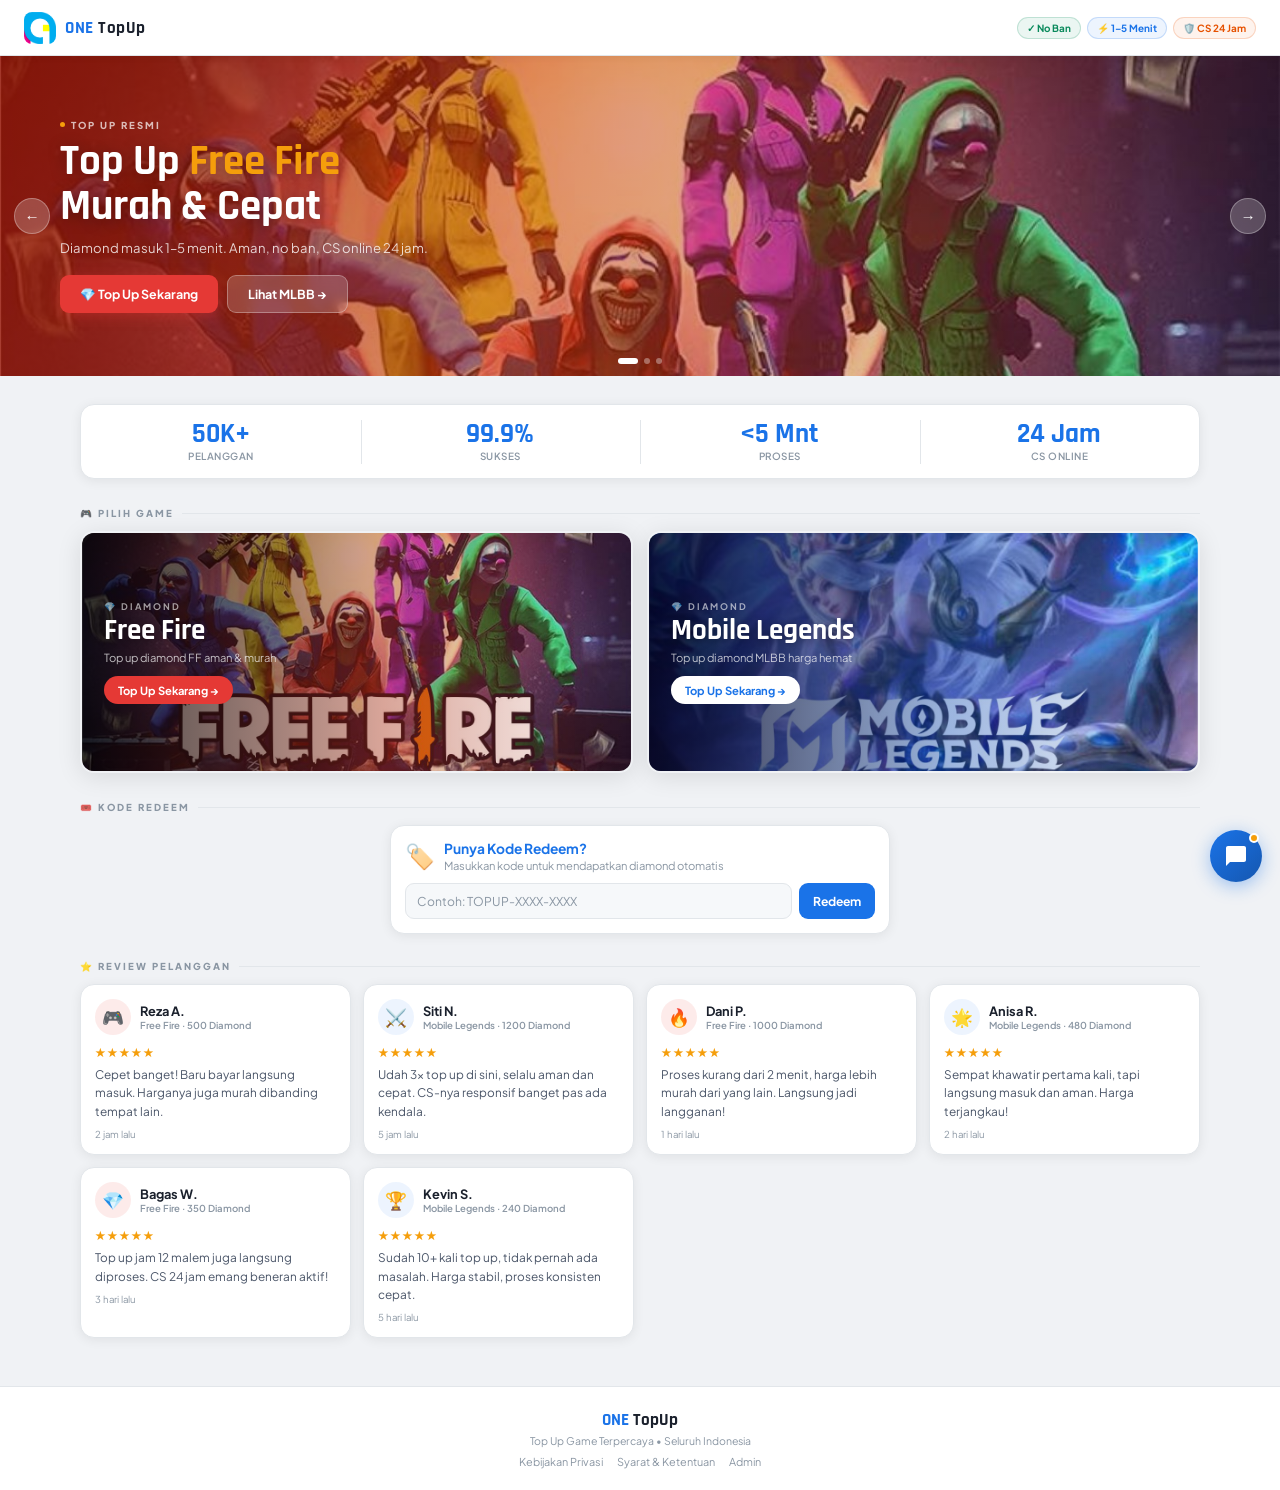
==== commit d50cf1f5: "Add files via upload" ====
--- a/index.html
+++ b/index.html
@@ -2,483 +2,501 @@
 <html lang="id">
 <head>
 <meta charset="UTF-8">
-<meta name="viewport" content="width=device-width, initial-scale=1.0">
+<meta name="viewport" content="width=device-width,initial-scale=1.0">
 <title>ONE TopUp — Top Up Diamond FF & MLBB Murah</title>
 <link rel="icon" type="image/x-icon" href="favicon.ico">
 <link rel="apple-touch-icon" href="favicon-192.png">
-<link href="https://fonts.googleapis.com/css2?family=Rajdhani:wght@500;600;700&family=Plus+Jakarta+Sans:wght@400;500;600;700;800;900&display=swap" rel="stylesheet">
+<link href="https://fonts.googleapis.com/css2?family=Rajdhani:wght@600;700&family=Plus+Jakarta+Sans:wght@400;500;600;700;800;900&display=swap" rel="stylesheet">
 <style>
-/* ═══════════════════════════════════════
-   TOKENS
-═══════════════════════════════════════ */
-:root {
-  --bg:       #0d1117;
-  --bg2:      #161b24;
-  --bg3:      #1c2333;
-  --bg4:      #21293a;
-  --border:   #2a3447;
-  --border2:  #3a4a62;
+/* ══════════════════════════════════
+   TOKENS — LIGHT THEME
+══════════════════════════════════ */
+:root{
+  --bg:       #f0f2f5;
+  --bg2:      #ffffff;
+  --bg3:      #f6f8fa;
+  --bg4:      #eef1f5;
+  --border:   #e2e6ea;
+  --border2:  #cdd3da;
   --primary:  #1a73e8;
-  --primary2: #4d9ef0;
-  --primary3: rgba(26,115,232,.12);
-  --accent:   #00c6ff;
-  --gold:     #f5a623;
-  --gold2:    #ffd166;
-  --green:    #00c897;
-  --red:      #ff4e4e;
-  --orange:   #ff8c42;
-  --purple:   #a259ff;
-  --ff:       #ff3d00;
-  --ml:       #1a73e8;
-  --text:     #e8edf5;
-  --text2:    #8fa4bf;
-  --text3:    #4d6480;
-  --r:        12px;
-  --r-sm:     8px;
-  --shadow:   0 4px 24px rgba(0,0,0,.4);
-  --shadow-lg:0 12px 48px rgba(0,0,0,.5);
+  --primary2: #1557b0;
+  --primary3: rgba(26,115,232,.08);
+  --primary4: rgba(26,115,232,.15);
+  --accent:   #00aaff;
+  --gold:     #e09000;
+  --gold2:    #f59e0b;
+  --green:    #0a8a5c;
+  --green2:   #14b87c;
+  --red:      #e53935;
+  --red2:     rgba(229,57,53,.1);
+  --orange:   #e65100;
+  --purple:   #6d28d9;
+  --text:     #1a202c;
+  --text2:    #4a5568;
+  --text3:    #8a96a3;
+  --r:        14px;
+  --r-sm:     9px;
+  --shadow:   0 2px 12px rgba(0,0,0,.07);
+  --shadow-md:0 4px 24px rgba(0,0,0,.1);
+  --shadow-lg:0 8px 40px rgba(0,0,0,.13);
 }
 *{box-sizing:border-box;margin:0;padding:0}
 html{scroll-behavior:smooth}
 body{background:var(--bg);color:var(--text);font-family:'Plus Jakarta Sans',sans-serif;min-height:100vh;overflow-x:hidden}
 
-/* ═══════════════════════════════════════
+/* ══════════════════════════════════
    LOADING
-═══════════════════════════════════════ */
-.loading-overlay{position:fixed;inset:0;background:rgba(13,17,23,.92);z-index:9999;display:none;flex-direction:column;align-items:center;justify-content:center;gap:16px}
+══════════════════════════════════ */
+.loading-overlay{position:fixed;inset:0;background:rgba(255,255,255,.85);z-index:9999;display:none;flex-direction:column;align-items:center;justify-content:center;gap:14px}
 .loading-overlay.show{display:flex}
-.spinner{width:40px;height:40px;border:3px solid var(--border2);border-top-color:var(--primary);border-radius:50%;animation:spin .8s linear infinite}
+.spinner{width:36px;height:36px;border:3px solid var(--border2);border-top-color:var(--primary);border-radius:50%;animation:spin .75s linear infinite}
 @keyframes spin{to{transform:rotate(360deg)}}
-.loading-text{font-size:.85rem;color:var(--text2)}
-
-/* ═══════════════════════════════════════
+.loading-text{font-size:.82rem;color:var(--text2);font-weight:600}
+
+/* ══════════════════════════════════
    TOPNAV
-═══════════════════════════════════════ */
-.topnav{position:sticky;top:0;z-index:200;height:58px;background:rgba(13,17,23,.9);backdrop-filter:blur(20px);border-bottom:1px solid var(--border);display:flex;align-items:center;padding:0 24px;gap:20px}
-.nav-logo{display:flex;align-items:center;gap:10px;text-decoration:none;color:var(--text);font-weight:800;font-size:1.1rem;font-family:'Rajdhani',sans-serif;letter-spacing:.5px;flex-shrink:0}
-.nav-logo img{height:34px;width:34px;object-fit:contain;border-radius:8px;box-shadow:0 2px 10px rgba(26,115,232,.35)}
-.nav-logo em{color:var(--primary2);font-style:normal}
+══════════════════════════════════ */
+.topnav{position:sticky;top:0;z-index:200;height:56px;background:#fff;border-bottom:1px solid var(--border);display:flex;align-items:center;padding:0 24px;gap:18px;box-shadow:0 1px 8px rgba(0,0,0,.06)}
+.nav-logo{display:flex;align-items:center;gap:9px;text-decoration:none;color:var(--text);font-weight:800;font-size:1.05rem;font-family:'Rajdhani',sans-serif;letter-spacing:.5px;flex-shrink:0}
+.nav-logo img{height:32px;width:32px;object-fit:contain;border-radius:8px}
+.nav-logo em{color:var(--primary);font-style:normal}
 .nav-spacer{flex:1}
-.nav-badges{display:flex;gap:6px;align-items:center}
-.nav-badge{font-size:.65rem;font-weight:700;padding:4px 10px;border-radius:20px;white-space:nowrap;border:1px solid}
-.nb-green{background:rgba(0,200,151,.1);color:var(--green);border-color:rgba(0,200,151,.25)}
-.nb-blue {background:rgba(26,115,232,.1);color:var(--primary2);border-color:rgba(26,115,232,.25)}
-.nb-gold {background:rgba(245,166,35,.1);color:var(--gold);border-color:rgba(245,166,35,.25)}
-
-/* ═══════════════════════════════════════
+.nav-badges{display:flex;gap:6px}
+.nb{font-size:.62rem;font-weight:700;padding:4px 9px;border-radius:20px;border:1px solid;white-space:nowrap}
+.nb-g{background:rgba(10,138,92,.08);color:var(--green);border-color:rgba(10,138,92,.2)}
+.nb-b{background:var(--primary3);color:var(--primary);border-color:rgba(26,115,232,.2)}
+.nb-o{background:rgba(230,81,0,.07);color:var(--orange);border-color:rgba(230,81,0,.2)}
+
+/* ══════════════════════════════════
    HERO SLIDESHOW
-═══════════════════════════════════════ */
-.hero-wrap{position:relative;height:340px;overflow:hidden;background:var(--bg2)}
-@media(max-width:768px){.hero-wrap{height:220px}}
-.hero-slides{display:flex;height:100%;transition:transform .7s cubic-bezier(.4,0,.2,1)}
+══════════════════════════════════ */
+.hero-wrap{position:relative;overflow:hidden;height:320px;background:var(--bg4)}
+@media(max-width:768px){.hero-wrap{height:200px}}
+.hero-slides{display:flex;height:100%;transition:transform .65s cubic-bezier(.4,0,.2,1)}
 .hero-slide{min-width:100%;height:100%;position:relative;overflow:hidden;flex-shrink:0}
-.hero-slide-bg{position:absolute;inset:0;width:100%;height:100%;object-fit:cover;object-position:center}
-.slide-ff .hero-slide-bg{object-position:center 25%}
-.slide-ml .hero-slide-bg{object-position:center 20%}
-.hero-slide-overlay{position:absolute;inset:0}
-.slide-ff .hero-slide-overlay{background:linear-gradient(to right,rgba(180,30,0,.88) 0%,rgba(220,60,0,.55) 40%,rgba(0,0,0,.2) 100%)}
-.slide-ml .hero-slide-overlay{background:linear-gradient(to right,rgba(10,30,80,.92) 0%,rgba(20,60,140,.55) 40%,rgba(0,0,0,.15) 100%)}
-.slide-promo .hero-slide-overlay{background:linear-gradient(135deg,rgba(80,0,160,.9) 0%,rgba(20,60,140,.7) 50%,rgba(0,0,0,.3) 100%)}
-.hero-slide-content{position:absolute;inset:0;display:flex;flex-direction:column;justify-content:center;padding:0 64px;max-width:700px}
-@media(max-width:768px){.hero-slide-content{padding:0 20px;max-width:100%}}
-.hero-eyebrow{font-size:.65rem;font-weight:800;text-transform:uppercase;letter-spacing:2px;color:rgba(255,255,255,.7);margin-bottom:10px;display:flex;align-items:center;gap:6px}
-.hero-eyebrow-dot{width:5px;height:5px;border-radius:50%;background:var(--gold);animation:pulse-dot 1.4s infinite}
-@keyframes pulse-dot{0%,100%{opacity:1}50%{opacity:.3}}
-.hero-title{font-family:'Rajdhani',sans-serif;font-size:3rem;font-weight:700;color:#fff;line-height:1.05;text-shadow:0 2px 20px rgba(0,0,0,.4);margin-bottom:8px}
-@media(max-width:768px){.hero-title{font-size:1.8rem}}
-.hero-title span{color:var(--gold2)}
-.hero-sub{font-size:.85rem;color:rgba(255,255,255,.75);line-height:1.5;margin-bottom:20px}
-@media(max-width:768px){.hero-sub{font-size:.75rem;margin-bottom:14px}}
-.hero-cta-row{display:flex;gap:10px;flex-wrap:wrap}
-.hero-cta{display:inline-flex;align-items:center;gap:7px;padding:11px 22px;border-radius:9px;font-size:.82rem;font-weight:700;cursor:pointer;border:none;font-family:inherit;transition:all .2s;text-decoration:none}
-.hero-cta-primary{background:linear-gradient(135deg,var(--primary),var(--primary2));color:#fff;box-shadow:0 4px 20px rgba(26,115,232,.4)}
-.hero-cta-primary:hover{transform:translateY(-2px);box-shadow:0 6px 28px rgba(26,115,232,.5)}
-.hero-cta-ff{background:var(--ff);box-shadow:0 4px 20px rgba(255,61,0,.4)}
-.hero-cta-ff:hover{transform:translateY(-2px)}
-.hero-cta-ghost{background:rgba(255,255,255,.15);backdrop-filter:blur(8px);color:#fff;border:1px solid rgba(255,255,255,.25)}
-.hero-cta-ghost:hover{background:rgba(255,255,255,.25)}
-/* dots */
-.hero-dots{position:absolute;bottom:14px;left:50%;transform:translateX(-50%);display:flex;gap:6px;z-index:10}
-.hdot{width:6px;height:6px;border-radius:3px;background:rgba(255,255,255,.3);cursor:pointer;transition:all .3s}
-.hdot.active{width:22px;background:#fff}
-/* arrows */
-.hero-arrow{position:absolute;top:50%;transform:translateY(-50%);z-index:10;width:38px;height:38px;border-radius:50%;background:rgba(0,0,0,.35);backdrop-filter:blur(8px);border:1px solid rgba(255,255,255,.15);color:#fff;font-size:1rem;display:flex;align-items:center;justify-content:center;cursor:pointer;transition:all .2s}
-.hero-arrow:hover{background:rgba(0,0,0,.6)}
-.hero-arrow.left{left:16px}
-.hero-arrow.right{right:16px}
-@media(max-width:768px){.hero-arrow{display:none}}
-
-/* ═══════════════════════════════════════
-   PAGE LAYOUT (landing & order)
-═══════════════════════════════════════ */
+.hs-bg{position:absolute;inset:0;width:100%;height:100%;object-fit:cover;object-position:center 22%}
+.hs-ov{position:absolute;inset:0}
+.hs-ff .hs-ov{background:linear-gradient(100deg,rgba(150,20,0,.82) 0%,rgba(200,50,0,.55) 40%,rgba(0,0,0,.1) 100%)}
+.hs-ml .hs-ov{background:linear-gradient(100deg,rgba(5,20,70,.88) 0%,rgba(15,55,130,.55) 45%,rgba(0,0,0,.1) 100%)}
+.hs-promo .hs-ov{background:linear-gradient(100deg,rgba(60,0,130,.9) 0%,rgba(26,115,232,.6) 50%,rgba(0,0,0,.15) 100%)}
+.hs-content{position:absolute;inset:0;display:flex;flex-direction:column;justify-content:center;padding:0 60px;max-width:680px}
+@media(max-width:768px){.hs-content{padding:0 20px;max-width:100%}}
+.hs-eye{font-size:.6rem;font-weight:800;text-transform:uppercase;letter-spacing:2px;color:rgba(255,255,255,.7);margin-bottom:8px;display:flex;align-items:center;gap:6px}
+.hs-dot{width:5px;height:5px;border-radius:50%;background:var(--gold2);animation:pdot 1.4s infinite}
+@keyframes pdot{0%,100%{opacity:1}50%{opacity:.25}}
+.hs-title{font-family:'Rajdhani',sans-serif;font-size:2.7rem;font-weight:700;color:#fff;line-height:1.05;text-shadow:0 2px 16px rgba(0,0,0,.3);margin-bottom:8px}
+.hs-title b{color:var(--gold2);font-weight:700}
+@media(max-width:768px){.hs-title{font-size:1.7rem}}
+.hs-sub{font-size:.82rem;color:rgba(255,255,255,.8);line-height:1.5;margin-bottom:18px}
+@media(max-width:768px){.hs-sub{font-size:.72rem;margin-bottom:12px}}
+.hs-btns{display:flex;gap:9px;flex-wrap:wrap}
+.hs-btn{display:inline-flex;align-items:center;gap:6px;padding:10px 20px;border-radius:9px;font-size:.78rem;font-weight:700;cursor:pointer;border:none;font-family:inherit;transition:all .2s}
+.hs-btn-prim{background:#fff;color:var(--primary)}
+.hs-btn-prim:hover{background:var(--bg3);transform:translateY(-1px)}
+.hs-btn-ff{background:var(--red);color:#fff;box-shadow:0 3px 14px rgba(229,57,53,.4)}
+.hs-btn-ff:hover{filter:brightness(1.1);transform:translateY(-1px)}
+.hs-btn-ghost{background:rgba(255,255,255,.18);backdrop-filter:blur(6px);color:#fff;border:1px solid rgba(255,255,255,.3)}
+.hs-btn-ghost:hover{background:rgba(255,255,255,.28)}
+.hero-arrow{position:absolute;top:50%;transform:translateY(-50%);z-index:10;width:36px;height:36px;border-radius:50%;background:rgba(255,255,255,.22);backdrop-filter:blur(8px);border:1px solid rgba(255,255,255,.3);color:#fff;font-size:.95rem;display:flex;align-items:center;justify-content:center;cursor:pointer;transition:all .2s}
+.hero-arrow:hover{background:rgba(255,255,255,.38)}
+.hero-arrow.l{left:14px}
+.hero-arrow.r{right:14px}
+@media(max-width:640px){.hero-arrow{display:none}}
+.hero-dots{position:absolute;bottom:12px;left:50%;transform:translateX(-50%);display:flex;gap:6px;z-index:10}
+.hdot{width:6px;height:6px;border-radius:3px;background:rgba(255,255,255,.35);cursor:pointer;transition:all .3s}
+.hdot.on{width:20px;background:#fff}
+
+/* ══════════════════════════════════
+   VIEWS
+══════════════════════════════════ */
 #view-landing{display:block}
 #view-order  {display:none}
 
-/* ── LANDING ── */
-.land-body{max-width:1200px;margin:0 auto;padding:32px 24px}
-@media(max-width:768px){.land-body{padding:20px 16px}}
+/* ══════════════════════════════════
+   LANDING
+══════════════════════════════════ */
+.land{max-width:1160px;margin:0 auto;padding:28px 20px 48px}
+@media(max-width:640px){.land{padding:16px 14px 40px}}
+
+.land-lbl{font-size:.6rem;font-weight:800;text-transform:uppercase;letter-spacing:2px;color:var(--text3);margin-bottom:12px;display:flex;align-items:center;gap:8px}
+.land-lbl-line{flex:1;height:1px;background:var(--border)}
+
+/* STATS */
+.stats{background:#fff;border:1px solid var(--border);border-radius:var(--r);display:grid;grid-template-columns:repeat(4,1fr);margin-bottom:28px;overflow:hidden;box-shadow:var(--shadow)}
+@media(max-width:560px){.stats{grid-template-columns:repeat(2,1fr)}}
+.stat{text-align:center;padding:16px 8px;position:relative}
+.stat+.stat::before{content:'';position:absolute;left:0;top:20%;height:60%;width:1px;background:var(--border)}
+@media(max-width:560px){.stat:nth-child(odd)::before{display:none};.stat:nth-child(n+3){border-top:1px solid var(--border)}}
+.stat-n{font-family:'Rajdhani',sans-serif;font-size:1.7rem;font-weight:700;color:var(--primary);line-height:1}
+.stat-l{font-size:.62rem;color:var(--text3);margin-top:2px;font-weight:600;text-transform:uppercase;letter-spacing:.5px}
 
 /* GAME CARDS */
-.gc-row{display:grid;grid-template-columns:1fr 1fr;gap:16px;margin-bottom:32px}
-@media(max-width:600px){.gc-row{grid-template-columns:1fr}}
-.gc{position:relative;border-radius:var(--r);overflow:hidden;aspect-ratio:16/7;cursor:pointer;border:2px solid var(--border);transition:all .3s;box-shadow:var(--shadow)}
+.gc-grid{display:grid;grid-template-columns:1fr 1fr;gap:14px;margin-bottom:28px}
+@media(max-width:520px){.gc-grid{grid-template-columns:1fr}}
+.gc{border-radius:var(--r);overflow:hidden;position:relative;aspect-ratio:16/7;cursor:pointer;border:2px solid transparent;transition:all .3s;box-shadow:var(--shadow-md)}
 .gc:hover{transform:translateY(-4px);box-shadow:var(--shadow-lg)}
-.gc.ff:hover{border-color:var(--ff);box-shadow:0 12px 40px rgba(255,61,0,.3)}
-.gc.ml:hover{border-color:var(--primary2);box-shadow:0 12px 40px rgba(26,115,232,.35)}
+.gc.ff:hover{border-color:rgba(229,57,53,.5);box-shadow:0 10px 36px rgba(229,57,53,.18)}
+.gc.ml:hover{border-color:rgba(26,115,232,.4);box-shadow:0 10px 36px rgba(26,115,232,.15)}
 .gc-img{position:absolute;inset:0;width:100%;height:100%;object-fit:cover;object-position:center;transition:transform .4s}
-.gc:hover .gc-img{transform:scale(1.05)}
-.gc-overlay{position:absolute;inset:0}
-.gc.ff .gc-overlay{background:linear-gradient(to right,rgba(0,0,0,.78) 0%,rgba(180,40,0,.4) 55%,transparent 100%)}
-.gc.ml .gc-overlay{background:linear-gradient(to right,rgba(0,0,30,.85) 0%,rgba(21,101,192,.45) 55%,transparent 100%)}
-.gc-body{position:absolute;top:0;bottom:0;left:0;display:flex;flex-direction:column;justify-content:center;padding:22px 24px}
-.gc-label{font-size:.6rem;font-weight:700;text-transform:uppercase;letter-spacing:2px;color:rgba(255,255,255,.65);margin-bottom:6px}
-.gc-title{font-family:'Rajdhani',sans-serif;font-size:1.9rem;font-weight:700;color:#fff;line-height:1;text-shadow:0 2px 10px rgba(0,0,0,.4)}
-.gc-sub{font-size:.72rem;color:rgba(255,255,255,.7);margin:5px 0 14px}
-.gc-btn{display:inline-flex;align-items:center;gap:5px;font-size:.72rem;font-weight:700;padding:7px 16px;border-radius:20px;letter-spacing:.3px;transition:all .2s;width:fit-content;border:none;cursor:pointer;font-family:inherit}
-.ff .gc-btn{background:var(--ff);color:#fff;box-shadow:0 4px 14px rgba(255,61,0,.4)}
-.ml .gc-btn{background:#fff;color:var(--primary);box-shadow:0 4px 14px rgba(26,115,232,.25)}
+.gc:hover .gc-img{transform:scale(1.06)}
+.gc-ov{position:absolute;inset:0}
+.gc.ff .gc-ov{background:linear-gradient(to right,rgba(0,0,0,.75) 0%,rgba(160,30,0,.4) 55%,transparent 100%)}
+.gc.ml .gc-ov{background:linear-gradient(to right,rgba(0,0,30,.82) 0%,rgba(20,80,180,.42) 55%,transparent 100%)}
+.gc-body{position:absolute;inset:0;display:flex;flex-direction:column;justify-content:center;padding:20px 22px}
+.gc-lbl{font-size:.57rem;font-weight:700;text-transform:uppercase;letter-spacing:2px;color:rgba(255,255,255,.6);margin-bottom:5px}
+.gc-title{font-family:'Rajdhani',sans-serif;font-size:1.8rem;font-weight:700;color:#fff;line-height:1;text-shadow:0 2px 8px rgba(0,0,0,.35)}
+.gc-sub{font-size:.7rem;color:rgba(255,255,255,.72);margin:4px 0 12px}
+.gc-btn{display:inline-flex;align-items:center;gap:5px;font-size:.7rem;font-weight:700;padding:7px 14px;border-radius:20px;transition:all .2s;width:fit-content;border:none;cursor:pointer;font-family:inherit}
+.ff .gc-btn{background:var(--red);color:#fff}
+.ml .gc-btn{background:#fff;color:var(--primary)}
 .gc:hover .gc-btn{transform:scale(1.06)}
 
-/* PROMO STRIP on landing */
-.land-section-label{font-size:.6rem;font-weight:800;text-transform:uppercase;letter-spacing:2px;color:var(--text3);margin-bottom:12px;display:flex;align-items:center;gap:8px}
-.lsl-line{flex:1;height:1px;background:var(--border)}
-.promo-strip{display:flex;gap:12px;overflow-x:auto;padding-bottom:8px;scroll-snap-type:x mandatory;margin-bottom:32px}
-.promo-strip::-webkit-scrollbar{height:3px}
-.promo-strip::-webkit-scrollbar-thumb{background:var(--border2);border-radius:3px}
-
-/* promo card redesign — dark theme */
-.pc{min-width:260px;max-width:280px;border-radius:var(--r);overflow:hidden;position:relative;flex-shrink:0;scroll-snap-align:start;cursor:pointer;transition:transform .2s,box-shadow .2s;box-shadow:var(--shadow)}
+/* PROMO STRIP */
+.promo-strip-wrap{margin-bottom:28px}
+.pstrip{display:flex;gap:12px;overflow-x:auto;padding-bottom:6px;scroll-snap-type:x mandatory}
+.pstrip::-webkit-scrollbar{height:3px}
+.pstrip::-webkit-scrollbar-thumb{background:var(--border2);border-radius:3px}
+
+/* PROMO CARD — DuniGames style, white BG with dark accent header */
+.pc{min-width:240px;max-width:260px;background:#fff;border:1px solid var(--border);border-radius:var(--r);overflow:hidden;flex-shrink:0;scroll-snap-align:start;cursor:pointer;transition:transform .2s,box-shadow .2s;box-shadow:var(--shadow)}
 .pc:hover{transform:translateY(-3px);box-shadow:var(--shadow-lg)}
-.pc.type-flash{background:linear-gradient(135deg,#7f0000,#c62828,#ff6d00)}
-.pc.type-disc {background:linear-gradient(135deg,#0d3c7f,#1565c0,#29b6f6)}
-.pc.type-bonus{background:linear-gradient(135deg,#00400a,#2e7d32,#00e676)}
-.pc.type-info {background:linear-gradient(135deg,#330266,#6a1b9a,#ce93d8)}
-.pc-deco{position:absolute;right:-16px;top:-16px;width:90px;height:90px;border-radius:50%;background:rgba(255,255,255,.08);pointer-events:none}
-.pc-deco2{position:absolute;right:12px;bottom:-18px;width:60px;height:60px;border-radius:50%;background:rgba(255,255,255,.06);pointer-events:none}
-.pc-emoji{position:absolute;right:14px;top:12px;font-size:2.2rem;opacity:.22;pointer-events:none}
-.pc-body{padding:14px 14px 10px}
-.pc-tag{display:inline-flex;align-items:center;gap:4px;background:rgba(0,0,0,.22);border-radius:20px;padding:2px 9px;font-size:.57rem;font-weight:800;color:rgba(255,255,255,.9);text-transform:uppercase;letter-spacing:1px;margin-bottom:7px}
-.pc-title{font-size:.92rem;font-weight:800;color:#fff;line-height:1.2;margin-bottom:4px;text-shadow:0 1px 4px rgba(0,0,0,.2)}
-.pc-desc{font-size:.7rem;color:rgba(255,255,255,.78);line-height:1.45}
-.pc-exp{font-size:.6rem;color:rgba(255,255,255,.6);margin-top:6px}
-.pc-pricelist{background:rgba(0,0,0,.22);margin:0 10px 10px;border-radius:9px;padding:9px 11px}
-.pc-pl-title{font-size:.58rem;font-weight:700;color:rgba(255,255,255,.65);text-transform:uppercase;letter-spacing:1px;margin-bottom:6px}
-.pc-pl-row{display:flex;justify-content:space-between;align-items:center;padding:3px 0;border-bottom:1px solid rgba(255,255,255,.08)}
-.pc-pl-row:last-child{border-bottom:none}
-.pc-pl-dm{font-size:.76rem;font-weight:700;color:#fff}
-.pc-pl-dm small{font-size:.58rem;font-weight:400;color:rgba(255,255,255,.65);margin-left:2px}
-.pc-pl-price{font-size:.8rem;font-weight:800;color:#ffe066}
-.pc-cta{display:flex;align-items:center;justify-content:center;gap:6px;background:rgba(255,255,255,.95);margin:0 10px 10px;border-radius:7px;padding:8px;font-size:.74rem;font-weight:800}
-.pc.type-flash .pc-cta{color:#b71c1c}
-.pc.type-disc  .pc-cta{color:#0d47a1}
-.pc.type-bonus .pc-cta{color:#1b5e20}
-.pc.type-info  .pc-cta{color:#4a148c}
-
-/* REVIEW SECTION */
-.review-section{margin-bottom:36px}
-.review-grid{display:grid;grid-template-columns:repeat(auto-fill,minmax(260px,1fr));gap:14px}
-@media(max-width:600px){.review-grid{grid-template-columns:1fr}}
-.review-card{background:var(--bg2);border:1px solid var(--border);border-radius:var(--r);padding:16px;transition:border-color .2s}
-.review-card:hover{border-color:var(--border2)}
-.rv-top{display:flex;align-items:center;gap:10px;margin-bottom:10px}
-.rv-av{width:38px;height:38px;border-radius:50%;display:flex;align-items:center;justify-content:center;font-size:1.2rem;flex-shrink:0}
-.rv-av.ff{background:rgba(255,61,0,.2)}
-.rv-av.ml{background:rgba(26,115,232,.2)}
-.rv-name{font-size:.83rem;font-weight:700;color:var(--text);margin-bottom:1px}
-.rv-game{font-size:.62rem;color:var(--text3);font-weight:600}
-.rv-stars{color:var(--gold);font-size:.78rem;letter-spacing:1px;margin-bottom:7px}
-.rv-text{font-size:.76rem;color:var(--text2);line-height:1.55}
-.rv-date{font-size:.62rem;color:var(--text3);margin-top:8px}
-
-/* STATS BAR */
-.stats-bar{background:var(--bg2);border:1px solid var(--border);border-radius:var(--r);padding:20px 24px;display:grid;grid-template-columns:repeat(4,1fr);gap:0;margin-bottom:32px;overflow:hidden}
-@media(max-width:600px){.stats-bar{grid-template-columns:1fr 1fr}}
-.stat-item{text-align:center;position:relative;padding:8px 0}
-.stat-item+.stat-item::before{content:'';position:absolute;left:0;top:15%;height:70%;width:1px;background:var(--border)}
-@media(max-width:600px){.stat-item:nth-child(2n+1)::before{display:none};.stat-item:nth-child(n+3){border-top:1px solid var(--border)}}
-.stat-num{font-family:'Rajdhani',sans-serif;font-size:1.8rem;font-weight:700;color:var(--primary2);line-height:1}
-.stat-lbl{font-size:.65rem;color:var(--text3);margin-top:3px;font-weight:600;text-transform:uppercase;letter-spacing:.5px}
-
-/* ═══════════════════════════════════════
-   ORDER VIEW — 2-COLUMN DESKTOP LAYOUT
-═══════════════════════════════════════ */
-.order-wrap{max-width:1200px;margin:0 auto;padding:24px 24px 40px;display:grid;grid-template-columns:1fr 380px;gap:24px;align-items:start}
-@media(max-width:900px){.order-wrap{grid-template-columns:1fr;padding:16px}}
-
-/* LEFT COLUMN */
-.order-left{}
-.back-btn{display:inline-flex;align-items:center;gap:7px;font-size:.78rem;font-weight:600;color:var(--text2);cursor:pointer;margin-bottom:18px;transition:color .2s;background:none;border:none;font-family:inherit;padding:0}
-.back-btn:hover{color:var(--text)}
-.back-btn svg{width:16px;height:16px;fill:currentColor}
-
-/* GAME BANNER in order */
-.order-banner{border-radius:var(--r);overflow:hidden;position:relative;height:160px;margin-bottom:18px;box-shadow:var(--shadow)}
-@media(max-width:600px){.order-banner{height:120px}}
-.order-banner img{width:100%;height:100%;object-fit:cover;object-position:center 20%}
-.order-banner-overlay{position:absolute;inset:0}
-.ob-ff .order-banner-overlay{background:linear-gradient(to right,rgba(0,0,0,.82) 0%,rgba(200,50,0,.45) 50%,transparent 100%)}
-.ob-ml .order-banner-overlay{background:linear-gradient(to right,rgba(0,0,40,.88) 0%,rgba(20,80,180,.5) 50%,transparent 100%)}
-.order-banner-body{position:absolute;bottom:0;left:0;padding:14px 18px;display:flex;align-items:flex-end;gap:10px}
-.ob-icon{width:44px;height:44px;border-radius:10px;object-fit:contain;background:rgba(255,255,255,.1);border:1px solid rgba(255,255,255,.2);padding:5px}
-.ob-title{font-family:'Rajdhani',sans-serif;font-size:1.6rem;font-weight:700;color:#fff;line-height:1;text-shadow:0 2px 8px rgba(0,0,0,.4)}
-.ob-sub{font-size:.68rem;color:rgba(255,255,255,.7);margin-top:2px}
-
-/* PROMO STRIP in order (filtered by game) */
-.order-promo-wrap{margin-bottom:18px}
-.order-promo-label{font-size:.6rem;font-weight:800;text-transform:uppercase;letter-spacing:2px;color:var(--text3);margin-bottom:10px;display:flex;align-items:center;gap:6px}
-.opl-pulse{display:inline-block;width:6px;height:6px;border-radius:50%;background:var(--red);animation:pulse-dot 1.4s infinite}
-.order-promo-scroll{display:flex;gap:12px;overflow-x:auto;padding-bottom:6px;scroll-snap-type:x mandatory}
-.order-promo-scroll::-webkit-scrollbar{height:2px}
-.order-promo-scroll::-webkit-scrollbar-thumb{background:var(--border2);border-radius:2px}
-
-/* PKG TABS */
-.pkg-tabs-bar{display:flex;gap:0;border-bottom:1px solid var(--border);margin-bottom:18px;overflow-x:auto}
-.pkg-tabs-bar::-webkit-scrollbar{display:none}
-.ptab{padding:10px 16px;font-size:.78rem;font-weight:700;color:var(--text3);cursor:pointer;border:none;background:none;font-family:inherit;border-bottom:2px solid transparent;white-space:nowrap;transition:all .2s}
-.ptab:hover{color:var(--text2)}
-.ptab.on{color:var(--primary2);border-bottom-color:var(--primary2)}
+.pc-head{padding:12px 13px 10px;position:relative;overflow:hidden}
+.pc.type-flash .pc-head{background:linear-gradient(135deg,#7f0000,#c62828,#ff6d00)}
+.pc.type-disc  .pc-head{background:linear-gradient(135deg,#0d3c7f,#1565c0,#29b6f6)}
+.pc.type-bonus .pc-head{background:linear-gradient(135deg,#00400a,#2e7d32,#00e676)}
+.pc.type-info  .pc-head{background:linear-gradient(135deg,#330266,#6a1b9a,#ce93d8)}
+.pc-head-deco{position:absolute;right:-8px;top:-8px;width:70px;height:70px;border-radius:50%;background:rgba(255,255,255,.1);pointer-events:none}
+.pc-head-emoji{position:absolute;right:12px;top:50%;transform:translateY(-50%);font-size:1.8rem;opacity:.22;pointer-events:none}
+.pc-head-tag{display:inline-flex;align-items:center;gap:3px;background:rgba(0,0,0,.2);border-radius:20px;padding:2px 8px;font-size:.56rem;font-weight:800;color:rgba(255,255,255,.9);text-transform:uppercase;letter-spacing:.8px;margin-bottom:6px}
+.pc-head-title{font-size:.9rem;font-weight:800;color:#fff;line-height:1.2;margin-bottom:3px}
+.pc-head-desc{font-size:.68rem;color:rgba(255,255,255,.8);line-height:1.4}
+.pc-head-exp{font-size:.58rem;color:rgba(255,255,255,.6);margin-top:5px}
+/* card body — price and bonuses */
+.pc-body{padding:10px 12px}
+.pc-bonus-list{display:flex;flex-direction:column;gap:3px;margin-bottom:8px}
+.pc-bonus-row{font-size:.68rem;color:var(--green);font-weight:600;display:flex;align-items:center;gap:5px}
+.pc-bonus-row::before{content:'✓';font-weight:800}
+.pc-price-wrap{display:flex;justify-content:space-between;align-items:center;margin-bottom:8px}
+.pc-price-lbl{font-size:.62rem;color:var(--text3);font-weight:600}
+.pc-price-val{font-size:1rem;font-weight:800;color:var(--primary)}
+/* badge row */
+.pc-badge-row{display:flex;gap:6px;flex-wrap:wrap;margin-bottom:8px}
+.pc-badge{display:inline-flex;align-items:center;gap:3px;font-size:.58rem;font-weight:700;padding:3px 8px;border-radius:4px}
+.pc-badge.sold{background:linear-gradient(90deg,#7b1fa2,#e040fb);color:#fff}
+.pc-badge.limited{background:linear-gradient(90deg,#e65100,#ff8f00);color:#fff}
+.pc-badge.event{background:linear-gradient(90deg,#0277bd,#29b6f6);color:#fff}
+/* CTA */
+.pc-cta{width:100%;background:var(--primary);color:#fff;border:none;border-radius:7px;padding:8px;font-size:.76rem;font-weight:700;cursor:pointer;font-family:inherit;transition:all .2s}
+.pc-cta:hover{background:var(--primary2)}
+
+/* REVIEWS */
+.review-grid{display:grid;grid-template-columns:repeat(auto-fill,minmax(240px,1fr));gap:12px;margin-bottom:0}
+@media(max-width:520px){.review-grid{grid-template-columns:1fr}}
+.rv{background:#fff;border:1px solid var(--border);border-radius:var(--r);padding:14px;transition:box-shadow .2s;box-shadow:var(--shadow)}
+.rv:hover{box-shadow:var(--shadow-md)}
+.rv-top{display:flex;align-items:center;gap:9px;margin-bottom:9px}
+.rv-av{width:36px;height:36px;border-radius:50%;display:flex;align-items:center;justify-content:center;font-size:1.1rem;flex-shrink:0}
+.rv-av.ff{background:rgba(229,57,53,.1)}
+.rv-av.ml{background:var(--primary3)}
+.rv-name{font-size:.8rem;font-weight:700;color:var(--text)}
+.rv-game{font-size:.6rem;color:var(--text3);font-weight:600}
+.rv-stars{color:var(--gold2);font-size:.76rem;margin-bottom:6px;letter-spacing:1px}
+.rv-text{font-size:.74rem;color:var(--text2);line-height:1.55}
+.rv-date{font-size:.6rem;color:var(--text3);margin-top:7px}
+
+/* ══════════════════════════════════
+   ORDER VIEW — 2 COLUMN
+══════════════════════════════════ */
+.order-layout{max-width:1160px;margin:0 auto;display:grid;grid-template-columns:1fr 360px;gap:20px;padding:22px 20px 48px;align-items:start}
+@media(max-width:900px){.order-layout{grid-template-columns:1fr;padding:14px 14px 40px}}
+
+/* BACK BTN */
+.back-btn{display:inline-flex;align-items:center;gap:6px;font-size:.76rem;font-weight:600;color:var(--text2);cursor:pointer;margin-bottom:16px;transition:color .2s;background:none;border:none;font-family:inherit;padding:0}
+.back-btn:hover{color:var(--primary)}
+.back-btn svg{width:15px;height:15px;fill:currentColor}
+
+/* GAME BANNER (in order) */
+.ob{border-radius:var(--r);overflow:hidden;position:relative;height:150px;margin-bottom:16px;box-shadow:var(--shadow-md)}
+@media(max-width:520px){.ob{height:110px}}
+.ob img{width:100%;height:100%;object-fit:cover;object-position:center 20%}
+.ob-ov{position:absolute;inset:0}
+.ob.ff .ob-ov{background:linear-gradient(to right,rgba(0,0,0,.8) 0%,rgba(180,30,0,.42) 50%,transparent 100%)}
+.ob.ml .ob-ov{background:linear-gradient(to right,rgba(0,0,40,.86) 0%,rgba(20,80,180,.48) 50%,transparent 100%)}
+.ob-body{position:absolute;bottom:0;left:0;padding:12px 16px}
+.ob-title{font-family:'Rajdhani',sans-serif;font-size:1.5rem;font-weight:700;color:#fff;line-height:1;text-shadow:0 2px 8px rgba(0,0,0,.4)}
+.ob-sub{font-size:.65rem;color:rgba(255,255,255,.72);margin-top:2px}
+
+/* PROMO PANEL — full width above tabs, DuniGames style */
+.order-promo-section{background:#fff;border:1px solid var(--border);border-radius:var(--r);overflow:hidden;margin-bottom:14px;box-shadow:var(--shadow)}
+.ops-head{padding:12px 16px 0;display:flex;align-items:center;gap:6px}
+.ops-pulse{display:inline-block;width:7px;height:7px;border-radius:50%;background:var(--red);animation:pdot 1.4s infinite;flex-shrink:0}
+.ops-title{font-size:.62rem;font-weight:800;text-transform:uppercase;letter-spacing:1.5px;color:var(--text3)}
+.ops-scroll{display:flex;overflow-x:auto;gap:0;scroll-snap-type:x mandatory;padding:10px 12px 12px}
+.ops-scroll::-webkit-scrollbar{height:3px}
+.ops-scroll::-webkit-scrollbar-thumb{background:var(--border);border-radius:3px}
+/* promo card inside order — compact horizontal */
+.opc{min-width:220px;max-width:240px;background:var(--bg3);border:1.5px solid var(--border);border-radius:10px;overflow:hidden;flex-shrink:0;scroll-snap-align:start;cursor:pointer;margin-right:10px;transition:all .2s}
+.opc:hover{border-color:var(--primary);box-shadow:0 4px 16px rgba(26,115,232,.12)}
+.opc-top{padding:9px 10px;position:relative;overflow:hidden}
+.opc.type-flash .opc-top{background:linear-gradient(135deg,#c62828,#ff6d00)}
+.opc.type-disc  .opc-top{background:linear-gradient(135deg,#1565c0,#29b6f6)}
+.opc.type-bonus .opc-top{background:linear-gradient(135deg,#2e7d32,#00c853)}
+.opc.type-info  .opc-top{background:linear-gradient(135deg,#6a1b9a,#ab47bc)}
+.opc-tag{font-size:.54rem;font-weight:800;color:rgba(255,255,255,.9);text-transform:uppercase;letter-spacing:.8px;display:inline-flex;align-items:center;gap:3px;background:rgba(0,0,0,.18);border-radius:10px;padding:1px 7px;margin-bottom:4px}
+.opc-title{font-size:.82rem;font-weight:800;color:#fff;line-height:1.2}
+.opc-top-deco{position:absolute;right:-6px;top:-6px;width:48px;height:48px;border-radius:50%;background:rgba(255,255,255,.1);pointer-events:none}
+.opc-bottom{padding:8px 10px}
+.opc-bonus-row{font-size:.65rem;color:var(--green);font-weight:600;display:flex;align-items:center;gap:4px}
+.opc-bonus-row::before{content:'✓';font-weight:800}
+.opc-price-row{display:flex;justify-content:space-between;align-items:center;margin-top:5px}
+.opc-price-lbl{font-size:.6rem;color:var(--text3)}
+.opc-price-val{font-size:.88rem;font-weight:800;color:var(--primary)}
+.opc-badge{display:inline-flex;align-items:center;gap:2px;font-size:.56rem;font-weight:700;padding:2px 7px;border-radius:3px;margin-top:5px}
+.opc-badge.sold{background:linear-gradient(90deg,#7b1fa2,#e040fb);color:#fff}
+.opc-badge.limited{background:linear-gradient(90deg,#e65100,#ff8f00);color:#fff}
+.opc-cta{width:100%;background:var(--primary);color:#fff;border:none;border-radius:6px;padding:6px;font-size:.7rem;font-weight:700;cursor:pointer;font-family:inherit;margin-top:6px}
+
+/* PKG TABS — DuniGames style */
+.pkg-section{background:#fff;border:1px solid var(--border);border-radius:var(--r);overflow:hidden;box-shadow:var(--shadow)}
+.pkg-tabs{display:flex;overflow-x:auto;border-bottom:1px solid var(--border);scroll-snap-type:x mandatory;gap:0}
+.pkg-tabs::-webkit-scrollbar{display:none}
+.ptab{padding:11px 16px;font-size:.76rem;font-weight:700;color:var(--text3);cursor:pointer;border:none;background:none;font-family:inherit;border-bottom:2.5px solid transparent;white-space:nowrap;transition:all .2s;scroll-snap-align:start;flex-shrink:0}
+.ptab:hover{color:var(--text2);background:var(--bg3)}
+.ptab.on{color:var(--primary);border-bottom-color:var(--primary);background:var(--bg3)}
+.ptab-count{display:inline-flex;align-items:center;justify-content:center;width:18px;height:18px;border-radius:9px;background:var(--primary3);color:var(--primary);font-size:.58rem;font-weight:800;margin-left:5px}
+.ptab.on .ptab-count{background:var(--primary);color:#fff}
+
+/* PKG SECTION label */
+.pkg-tab-label{padding:12px 16px 4px;display:flex;align-items:center;gap:8px}
+.ptl-text{font-size:.82rem;font-weight:800;color:var(--text)}
+.ptl-count{font-size:.68rem;font-weight:700;color:var(--text3);background:var(--bg4);padding:2px 8px;border-radius:20px}
 
 /* PKG GRID */
-.pkg-grid-v2{display:grid;grid-template-columns:repeat(3,1fr);gap:10px}
-@media(max-width:500px){.pkg-grid-v2{grid-template-columns:repeat(2,1fr)}}
-.pkg-v2{background:var(--bg2);border:1.5px solid var(--border);border-radius:var(--r-sm);padding:12px 10px;text-align:center;cursor:pointer;transition:all .2s;position:relative;overflow:hidden}
-.pkg-v2:hover{border-color:var(--border2);transform:translateY(-2px);box-shadow:var(--shadow)}
-.pkg-v2.selected{border-color:var(--primary);background:var(--primary3);box-shadow:0 0 0 2px rgba(26,115,232,.2)}
-.pkg-v2.popular{border-color:var(--gold)}
-.pkg-v2.popular .pkg-v2-badge{background:var(--gold);color:#000}
-.pkg-v2-badge{position:absolute;top:0;left:50%;transform:translateX(-50%);font-size:.52rem;font-weight:800;padding:2px 9px;border-radius:0 0 8px 8px;white-space:nowrap;background:var(--border2);color:var(--text2);letter-spacing:.3px}
-.pkg-v2.popular{padding-top:20px}
-.pkg-v2-icon{font-size:1.1rem;margin-bottom:4px;display:block}
-.pkg-v2-amt{font-family:'Rajdhani',sans-serif;font-size:1.2rem;font-weight:700;color:var(--text);line-height:1}
-.pkg-v2-unit{font-size:.58rem;color:var(--text3);margin-bottom:5px;font-weight:600}
-.pkg-v2-bonus{font-size:.6rem;color:var(--gold);font-weight:700;margin-bottom:4px}
-.pkg-v2-price-wrap{display:flex;flex-direction:column;align-items:center}
-.pkg-v2-orig{font-size:.6rem;color:var(--text3);text-decoration:line-through}
-.pkg-v2-disc{font-size:.52rem;font-weight:700;color:#fff;background:var(--red);padding:1px 5px;border-radius:3px;margin-left:3px}
-.pkg-v2-price{font-size:1rem;font-weight:800;color:var(--green)}
-.pkg-v2-quota{font-size:.58rem;font-weight:700;color:var(--orange);margin-top:3px;display:flex;align-items:center;justify-content:center;gap:2px}
-.pkg-v2-check{position:absolute;top:6px;right:6px;width:16px;height:16px;border-radius:50%;background:var(--primary);font-size:.55rem;display:none;align-items:center;justify-content:center;color:#fff;font-weight:800}
-.pkg-v2.selected .pkg-v2-check{display:flex}
-
-/* ═══════════════════════════════════════
-   RIGHT COLUMN — ORDER PANEL (sticky)
-═══════════════════════════════════════ */
-.order-panel{background:var(--bg2);border:1px solid var(--border);border-radius:var(--r);overflow:hidden;position:sticky;top:74px;box-shadow:var(--shadow)}
-@media(max-width:900px){.order-panel{position:static}}
-.op-head{padding:14px 18px;border-bottom:1px solid var(--border);display:flex;align-items:center;gap:8px}
-.op-head-icon{font-size:1.2rem}
-.op-head-title{font-size:.88rem;font-weight:800;color:var(--text)}
-.op-head-sub{font-size:.65rem;color:var(--text3);margin-top:1px}
-
-/* Step bar */
-.op-stepbar{display:flex;padding:12px 18px;border-bottom:1px solid var(--border);gap:0}
+.pkg-grid{display:grid;grid-template-columns:repeat(4,1fr);gap:10px;padding:10px 14px 14px}
+@media(max-width:700px){.pkg-grid{grid-template-columns:repeat(3,1fr)}}
+@media(max-width:460px){.pkg-grid{grid-template-columns:repeat(2,1fr)}}
+
+.pkg-card{background:var(--bg3);border:1.5px solid var(--border);border-radius:var(--r-sm);padding:11px 9px;text-align:center;cursor:pointer;transition:all .2s;position:relative;overflow:hidden}
+.pkg-card:hover{border-color:var(--border2);transform:translateY(-2px);box-shadow:var(--shadow)}
+.pkg-card.sel{border-color:var(--primary);background:var(--primary3);box-shadow:0 0 0 2px rgba(26,115,232,.15)}
+.pkg-card.pop{border-color:var(--gold2)}
+.pkg-card.pop .pkg-badge{background:var(--gold2);color:#fff}
+.pkg-badge{position:absolute;top:0;left:50%;transform:translateX(-50%);font-size:.5rem;font-weight:800;padding:2px 8px;border-radius:0 0 7px 7px;background:var(--border2);color:var(--text2);white-space:nowrap;letter-spacing:.2px}
+.pkg-card.pop{padding-top:19px}
+.pkg-check{position:absolute;top:5px;right:5px;width:15px;height:15px;border-radius:50%;background:var(--primary);font-size:.5rem;display:none;align-items:center;justify-content:center;color:#fff;font-weight:800}
+.pkg-card.sel .pkg-check{display:flex}
+.pkg-icon{font-size:1rem;margin-bottom:3px;display:block}
+.pkg-amt{font-family:'Rajdhani',sans-serif;font-size:1.1rem;font-weight:700;color:var(--text);line-height:1}
+.pkg-unit{font-size:.56rem;color:var(--text3);font-weight:600;margin-bottom:4px}
+.pkg-bonus{font-size:.58rem;color:var(--gold);font-weight:700;margin-bottom:3px}
+.pkg-price-wrap{display:flex;flex-direction:column;align-items:center}
+.pkg-orig{font-size:.58rem;color:var(--text3);text-decoration:line-through}
+.pkg-disc-tag{font-size:.5rem;font-weight:700;color:#fff;background:var(--red);padding:1px 4px;border-radius:3px;margin-left:2px}
+.pkg-price{font-size:.92rem;font-weight:800;color:var(--green)}
+
+/* ══════════════════════════════════
+   ORDER PANEL (RIGHT)
+══════════════════════════════════ */
+.op{background:#fff;border:1px solid var(--border);border-radius:var(--r);overflow:hidden;position:sticky;top:68px;box-shadow:var(--shadow-md)}
+@media(max-width:900px){.op{position:static}}
+.op-head{padding:13px 16px;border-bottom:1px solid var(--border);display:flex;align-items:center;gap:8px}
+.op-head-ico{font-size:1.1rem}
+.op-head-title{font-size:.86rem;font-weight:800;color:var(--text)}
+.op-head-sub{font-size:.62rem;color:var(--text3);margin-top:1px}
+
+/* Stepbar */
+.op-steps{display:flex;padding:10px 16px;border-bottom:1px solid var(--border);gap:0}
 .op-si{flex:1;display:flex;flex-direction:column;align-items:center;gap:3px;position:relative}
-.op-si+.op-si::before{content:'';position:absolute;left:-50%;top:9px;width:100%;height:1.5px;background:var(--border2)}
-.op-si.done+.op-si::before,.op-si.active+.op-si::before{background:var(--primary);opacity:.5}
-.op-dot{width:18px;height:18px;border-radius:50%;background:var(--bg3);border:1.5px solid var(--border2);font-size:.6rem;font-weight:700;display:flex;align-items:center;justify-content:center;color:var(--text3);position:relative;z-index:1;transition:all .25s}
-.op-si.active .op-dot{background:var(--primary);border-color:var(--primary);color:#fff}
-.op-si.done   .op-dot{background:var(--green);border-color:var(--green);color:#fff}
-.op-lbl{font-size:.55rem;color:var(--text3);font-weight:600}
-.op-si.active .op-lbl{color:var(--primary2)}
-.op-si.done   .op-lbl{color:var(--green)}
-
-/* Selected pkg summary */
-.op-spd{background:var(--bg3);border:1px solid var(--border);border-radius:var(--r-sm);padding:10px 12px;margin:0 16px 14px;display:flex;align-items:center;justify-content:space-between;gap:8px}
-.op-spd-ph{font-size:.75rem;color:var(--text3);width:100%;text-align:center}
-.op-spd-l{display:flex;align-items:center;gap:8px}
-.op-spd-ico{font-size:1.3rem}
-.op-spd-lbl{font-size:.67rem;color:var(--text3);font-weight:600}
-.op-spd-val{font-size:.85rem;font-weight:700;color:var(--text)}
-.op-spd-price{font-size:1rem;font-weight:800;color:var(--green);white-space:nowrap}
-
-/* Panel bodies */
-.op-body{padding:0 16px 16px}
-.op-panel{display:none}
+.op-si+.op-si::before{content:'';position:absolute;left:-50%;top:8px;width:100%;height:1.5px;background:var(--border2)}
+.op-si.done+.op-si::before{background:var(--green2);opacity:.6}
+.op-si.act+.op-si::before,.op-si.done+.op-si.act::before{background:var(--primary);opacity:.4}
+.op-dot{width:17px;height:17px;border-radius:50%;background:var(--bg4);border:1.5px solid var(--border2);font-size:.58rem;font-weight:700;display:flex;align-items:center;justify-content:center;color:var(--text3);position:relative;z-index:1;transition:all .25s}
+.op-si.act .op-dot{background:var(--primary);border-color:var(--primary);color:#fff}
+.op-si.done .op-dot{background:var(--green2);border-color:var(--green2);color:#fff}
+.op-lbl{font-size:.53rem;color:var(--text3);font-weight:600;text-align:center}
+.op-si.act .op-lbl{color:var(--primary)}
+.op-si.done .op-lbl{color:var(--green)}
+
+/* Selected pkg row */
+.op-sel{background:var(--bg4);border:1px solid var(--border);border-radius:var(--r-sm);padding:10px 12px;margin:12px 14px 0;display:flex;align-items:center;justify-content:space-between;gap:8px}
+.op-sel-ph{font-size:.73rem;color:var(--text3);width:100%;text-align:center}
+.op-sel-l{display:flex;align-items:center;gap:7px}
+.op-sel-ico{font-size:1.2rem}
+.op-sel-lbl{font-size:.64rem;color:var(--text3);font-weight:600}
+.op-sel-val{font-size:.82rem;font-weight:700;color:var(--text)}
+.op-sel-price{font-size:.96rem;font-weight:800;color:var(--primary);white-space:nowrap}
+
+/* Panel steps */
+.op-panel{display:none;padding:12px 14px 14px}
 .op-panel.show{display:block}
 
-/* Form fields */
-.fg{margin-bottom:12px}
-.fg-label{font-size:.7rem;font-weight:700;color:var(--text2);margin-bottom:5px}
+/* Form */
+.fg{margin-bottom:11px}
+.fg-lbl{font-size:.68rem;font-weight:700;color:var(--text2);margin-bottom:4px}
 .req{color:var(--red)}
-.fg-input{width:100%;background:var(--bg3);border:1.5px solid var(--border);color:var(--text);border-radius:var(--r-sm);padding:10px 12px;font-size:.82rem;font-family:inherit;outline:none;transition:border .2s}
-.fg-input:focus{border-color:var(--primary);background:var(--bg4)}
-.fg-input::placeholder{color:var(--text3)}
-.fg-hint{font-size:.63rem;color:var(--text3);margin-top:4px}
-
-/* Pay list */
-.pay-list-v2{display:flex;flex-direction:column;gap:6px}
-.pay-v2{background:var(--bg3);border:1.5px solid var(--border);border-radius:var(--r-sm);padding:9px 11px;cursor:pointer;display:flex;align-items:center;gap:8px;transition:all .2s}
-.pay-v2:hover{border-color:var(--border2)}
-.pay-v2.selected{border-color:var(--primary);background:rgba(26,115,232,.1)}
-.pay-v2-radio{width:15px;height:15px;border-radius:50%;border:1.5px solid var(--border2);flex-shrink:0;transition:all .2s}
-.pay-v2.selected .pay-v2-radio{background:var(--primary);border-color:var(--primary)}
-.pay-v2-ico{font-size:1rem;flex-shrink:0}
-.pay-v2-name{font-size:.78rem;font-weight:700;color:var(--text)}
-.pay-v2-desc{font-size:.62rem;color:var(--text3)}
+.fg-in{width:100%;background:var(--bg3);border:1.5px solid var(--border);color:var(--text);border-radius:var(--r-sm);padding:9px 11px;font-size:.8rem;font-family:inherit;outline:none;transition:border .2s}
+.fg-in:focus{border-color:var(--primary);background:#fff}
+.fg-in::placeholder{color:var(--text3)}
+.fg-hint{font-size:.61rem;color:var(--text3);margin-top:3px}
+
+/* Payment list */
+.pay-list{display:flex;flex-direction:column;gap:6px}
+.pay-item{background:var(--bg3);border:1.5px solid var(--border);border-radius:var(--r-sm);padding:8px 10px;cursor:pointer;display:flex;align-items:center;gap:7px;transition:all .2s}
+.pay-item:hover{border-color:var(--border2)}
+.pay-item.sel{border-color:var(--primary);background:var(--primary3)}
+.pay-radio{width:14px;height:14px;border-radius:50%;border:1.5px solid var(--border2);flex-shrink:0;transition:all .2s}
+.pay-item.sel .pay-radio{background:var(--primary);border-color:var(--primary)}
+.pay-ico{font-size:.95rem;flex-shrink:0}
+.pay-name{font-size:.76rem;font-weight:700;color:var(--text)}
+.pay-desc{font-size:.6rem;color:var(--text3)}
 
 /* Rek box */
-.rek-v2{background:var(--bg3);border:1px solid var(--border);border-radius:var(--r-sm);padding:12px;margin-top:10px;display:none}
-.rek-v2-title{font-size:.7rem;font-weight:700;color:var(--text2);margin-bottom:10px}
-.rek-v2-row{display:flex;justify-content:space-between;align-items:flex-start;gap:8px;margin-bottom:8px}
-.rek-v2-method{font-size:.67rem;color:var(--text3)}
-.rek-v2-num{font-size:.95rem;font-weight:800;letter-spacing:.5px;margin:2px 0;color:var(--text)}
-.rek-v2-holder{font-size:.7rem;color:var(--text2)}
-.rek-v2-total-lbl{font-size:.62rem;color:var(--text3);text-align:right}
-.rek-v2-total{font-size:1rem;font-weight:800;color:var(--primary2);text-align:right}
-.copy-v2{width:100%;background:var(--bg4);border:1.5px solid var(--border2);color:var(--primary2);border-radius:7px;padding:7px;font-size:.72rem;font-weight:700;cursor:pointer;font-family:inherit;transition:all .2s}
-.copy-v2:hover{background:var(--primary3);border-color:var(--primary)}
-
+.rek-box{background:var(--bg3);border:1px solid var(--border);border-radius:var(--r-sm);padding:11px;margin-top:9px;display:none}
+.rek-title{font-size:.68rem;font-weight:700;color:var(--text2);margin-bottom:9px}
+.rek-row{display:flex;justify-content:space-between;align-items:flex-start;gap:8px;margin-bottom:7px}
+.rek-method{font-size:.64rem;color:var(--text3)}
+.rek-num{font-size:.92rem;font-weight:800;letter-spacing:.4px;color:var(--text);margin:2px 0}
+.rek-holder{font-size:.68rem;color:var(--text2)}
+.rek-total-lbl{font-size:.6rem;color:var(--text3);text-align:right}
+.rek-total{font-size:.96rem;font-weight:800;color:var(--primary);text-align:right}
+.copy-btn{width:100%;background:#fff;border:1.5px solid var(--border);color:var(--primary);border-radius:7px;padding:7px;font-size:.7rem;font-weight:700;cursor:pointer;font-family:inherit;transition:all .2s}
+.copy-btn:hover{background:var(--primary3);border-color:var(--primary)}
 /* QRIS */
 .qris-box{text-align:center}
-.qris-img{width:100%;max-width:170px;border-radius:9px;border:2px solid var(--border2);margin-bottom:8px}
-.qris-info{font-size:.68rem;color:var(--text3);margin-bottom:3px}
-.qris-total-wrap{background:var(--primary3);border:1px solid rgba(26,115,232,.3);border-radius:8px;padding:8px 12px;margin-bottom:8px}
-.qris-total-lbl{font-size:.6rem;color:var(--text3)}
-.qris-total-val{font-size:1.05rem;font-weight:800;color:var(--primary2)}
+.qris-img{width:100%;max-width:160px;border-radius:8px;border:1.5px solid var(--border);margin-bottom:7px}
+.qris-info{font-size:.66rem;color:var(--text3);margin-bottom:2px}
+.qris-total-card{background:var(--primary3);border:1px solid rgba(26,115,232,.2);border-radius:8px;padding:7px 11px;margin-bottom:7px}
+.qris-total-lbl{font-size:.58rem;color:var(--text3)}
+.qris-total-val{font-size:1rem;font-weight:800;color:var(--primary)}
 
 /* Upload bukti */
-.ub-wrap{margin-top:10px}
-.ub-label{font-size:.7rem;font-weight:700;color:var(--text2);margin-bottom:4px}
-.ub-desc{font-size:.62rem;color:var(--text3);margin-bottom:7px}
-.ub-drop{display:flex;flex-direction:column;align-items:center;justify-content:center;gap:5px;border:1.5px dashed var(--border2);border-radius:var(--r-sm);padding:14px;cursor:pointer;transition:border .2s;background:var(--bg3)}
+.ub-wrap{margin-top:9px}
+.ub-lbl{font-size:.68rem;font-weight:700;color:var(--text2);margin-bottom:3px}
+.ub-desc{font-size:.6rem;color:var(--text3);margin-bottom:6px}
+.ub-drop{display:flex;flex-direction:column;align-items:center;justify-content:center;gap:4px;border:1.5px dashed var(--border2);border-radius:var(--r-sm);padding:13px;cursor:pointer;transition:border .2s;background:var(--bg3)}
 .ub-drop:hover{border-color:var(--primary);background:var(--primary3)}
-.ub-drop-icon{font-size:1.5rem}
-.ub-drop-text{font-size:.73rem;font-weight:600;color:var(--text2)}
-.ub-drop-hint{font-size:.62rem;color:var(--text3)}
-.ub-preview-wrap{display:flex;align-items:center;gap:10px;background:var(--bg3);border:1px solid var(--border);border-radius:var(--r-sm);padding:9px;margin-top:8px}
-.ub-preview-img{width:44px;height:44px;object-fit:cover;border-radius:6px}
-.ub-fname{font-size:.7rem;font-weight:600;margin-bottom:3px;color:var(--text)}
-.ub-change{font-size:.63rem;color:var(--primary2);background:none;border:none;cursor:pointer;font-family:inherit;padding:0;font-weight:600}
-.ub-status{margin-top:8px;font-size:.71rem;padding:8px 11px;border-radius:7px}
-.ub-status.ok {background:rgba(0,200,151,.1);color:var(--green);border:1px solid rgba(0,200,151,.25)}
-.ub-status.err{background:rgba(255,78,78,.1);color:var(--red);border:1px solid rgba(255,78,78,.25)}
+.ub-drop-ico{font-size:1.4rem}
+.ub-drop-txt{font-size:.7rem;font-weight:600;color:var(--text2)}
+.ub-drop-hint{font-size:.6rem;color:var(--text3)}
+.ub-preview{display:flex;align-items:center;gap:9px;background:var(--bg3);border:1px solid var(--border);border-radius:var(--r-sm);padding:8px;margin-top:7px}
+.ub-prev-img{width:40px;height:40px;object-fit:cover;border-radius:6px}
+.ub-fname{font-size:.68rem;font-weight:600;margin-bottom:2px;color:var(--text)}
+.ub-change{font-size:.61rem;color:var(--primary);background:none;border:none;cursor:pointer;font-family:inherit;padding:0;font-weight:600}
+.ub-status{margin-top:7px;font-size:.7rem;padding:7px 10px;border-radius:7px}
+.ub-ok {background:rgba(10,138,92,.08);color:var(--green);border:1px solid rgba(10,138,92,.2)}
+.ub-err{background:var(--red2);color:var(--red);border:1px solid rgba(229,57,53,.2)}
 
 /* Buttons */
-.btn-v2{width:100%;padding:12px;border-radius:var(--r-sm);border:none;font-size:.85rem;font-weight:700;cursor:pointer;font-family:inherit;transition:all .2s;margin-top:8px}
-.btn-v2:disabled{opacity:.35;cursor:not-allowed}
-.btn-primary-v2{background:linear-gradient(135deg,var(--primary),var(--primary2));color:#fff;box-shadow:0 4px 16px rgba(26,115,232,.3)}
-.btn-primary-v2:hover:not(:disabled){transform:translateY(-1px);box-shadow:0 6px 22px rgba(26,115,232,.4)}
-.btn-gold-v2{background:linear-gradient(135deg,var(--gold),#e09000);color:#fff;box-shadow:0 4px 16px rgba(245,166,35,.3)}
-.btn-gold-v2:hover:not(:disabled){filter:brightness(1.08)}
-.btn-ghost-v2{background:none;border:1.5px solid var(--border2);color:var(--text2);border-radius:var(--r-sm);width:100%;padding:9px;font-size:.78rem;font-weight:600;cursor:pointer;font-family:inherit;margin-top:7px;transition:all .2s}
-.btn-ghost-v2:hover{border-color:var(--border2);color:var(--text)}
+.btn-prim{width:100%;padding:11px;border-radius:var(--r-sm);border:none;font-size:.83rem;font-weight:700;cursor:pointer;font-family:inherit;transition:all .2s;margin-top:8px;background:linear-gradient(135deg,var(--primary),#1557b0);color:#fff;box-shadow:0 4px 14px rgba(26,115,232,.25)}
+.btn-prim:hover:not(:disabled){transform:translateY(-1px);box-shadow:0 6px 20px rgba(26,115,232,.3)}
+.btn-prim:disabled{opacity:.35;cursor:not-allowed}
+.btn-gold{background:linear-gradient(135deg,var(--gold2),#c97d00);color:#fff;box-shadow:0 4px 14px rgba(224,144,0,.28)}
+.btn-gold:hover:not(:disabled){filter:brightness(1.08)}
+.btn-ghost{background:#fff;border:1.5px solid var(--border);color:var(--text2);border-radius:var(--r-sm);width:100%;padding:8px;font-size:.76rem;font-weight:600;cursor:pointer;font-family:inherit;margin-top:6px;transition:all .2s}
+.btn-ghost:hover{border-color:var(--border2);color:var(--text)}
 
 /* Success */
-.success-v2{text-align:center;padding:12px 0}
-.sv2-anim{font-size:2.8rem;animation:bounce .6s ease infinite alternate}
-@keyframes bounce{from{transform:translateY(0)}to{transform:translateY(-8px)}}
-.sv2-title{font-size:1.05rem;font-weight:800;color:var(--text);margin:10px 0 6px}
-.sv2-sub{font-size:.77rem;color:var(--text2);line-height:1.5;margin-bottom:14px}
-.sv2-card{background:var(--bg3);border:1px solid var(--border);border-radius:var(--r-sm);padding:12px;text-align:left;margin-bottom:12px}
-.sv2-row{display:flex;justify-content:space-between;font-size:.75rem;padding:5px 0;border-bottom:1px solid var(--border)}
-.sv2-row:last-child{border-bottom:none}
-.sv2-key{color:var(--text3);font-weight:600}
-.sv2-val{color:var(--text);font-weight:700;text-align:right;max-width:60%}
-.sv2-note{font-size:.7rem;color:var(--text3);line-height:1.5}
-
-/* ═══════════════════════════════════════
-   PENDING BAR
-═══════════════════════════════════════ */
-.pending-bar{position:fixed;bottom:0;left:0;right:0;z-index:400;background:rgba(245,166,35,.12);border-top:2px solid rgba(245,166,35,.4);padding:10px 16px;backdrop-filter:blur(8px)}
-.pending-bar-inner{display:flex;align-items:center;gap:10px;max-width:1200px;margin:0 auto}
-.pending-pulse{width:8px;height:8px;background:var(--gold);border-radius:50%;animation:ppulse 1.2s infinite;flex-shrink:0}
-@keyframes ppulse{0%,100%{opacity:1;transform:scale(1)}50%{opacity:.5;transform:scale(1.4)}}
-.pending-text{font-size:.75rem;color:var(--gold);flex:1;font-weight:600}
-.pending-check{font-size:.72rem;font-weight:700;background:var(--gold);color:#000;border:none;border-radius:8px;padding:5px 12px;cursor:pointer;font-family:inherit;white-space:nowrap}
-
-/* TOAST */
-.toast-v2{position:fixed;bottom:70px;left:50%;transform:translateX(-50%);background:var(--bg3);color:var(--text);border:1px solid var(--border);padding:9px 18px;border-radius:20px;font-size:.78rem;font-weight:600;z-index:600;display:none;white-space:nowrap;box-shadow:var(--shadow)}
-.toast-v2.err{background:rgba(255,78,78,.15);border-color:rgba(255,78,78,.4);color:var(--red)}
-.toast-v2.ok {background:rgba(0,200,151,.15);border-color:rgba(0,200,151,.4);color:var(--green)}
-
-/* MODAL */
-.modal-overlay{position:fixed;inset:0;background:rgba(0,0,0,.6);backdrop-filter:blur(6px);z-index:500;display:none;align-items:center;justify-content:center;padding:16px}
-.modal-overlay.show{display:flex}
-.modal-box{background:var(--bg2);border:1px solid var(--border);border-radius:var(--r);padding:24px 20px;width:100%;max-width:360px;text-align:center;box-shadow:var(--shadow-lg)}
-.modal-icon{font-size:2.5rem;margin-bottom:8px}
-.modal-title{font-size:1rem;font-weight:800;margin-bottom:8px;color:var(--text)}
-.modal-body{font-size:.78rem;color:var(--text2);line-height:1.5;margin-bottom:12px;text-align:left}
-.modal-actions{display:flex;flex-direction:column;gap:8px}
-
-/* FOOTER */
-footer{border-top:1px solid var(--border);padding:24px;text-align:center}
-.f-logo{font-family:'Rajdhani',sans-serif;font-size:1.1rem;font-weight:700;color:var(--text)}
-.f-logo em{color:var(--primary2);font-style:normal}
-footer p{font-size:.68rem;color:var(--text3);margin-top:4px}
-.f-links{display:flex;justify-content:center;gap:16px;margin-top:10px}
-.f-link{font-size:.7rem;color:var(--text3);text-decoration:none;transition:color .2s}
-.f-link:hover{color:var(--primary2)}
+.sv{text-align:center;padding:10px 0}
+.sv-anim{font-size:2.6rem;animation:bounce .65s ease infinite alternate}
+@keyframes bounce{from{transform:translateY(0)}to{transform:translateY(-7px)}}
+.sv-title{font-size:1rem;font-weight:800;color:var(--text);margin:9px 0 5px}
+.sv-sub{font-size:.74rem;color:var(--text2);line-height:1.5;margin-bottom:12px}
+.sv-card{background:var(--bg3);border:1px solid var(--border);border-radius:var(--r-sm);padding:11px;text-align:left;margin-bottom:11px}
+.sv-row{display:flex;justify-content:space-between;font-size:.73rem;padding:4px 0;border-bottom:1px solid var(--border)}
+.sv-row:last-child{border-bottom:none}
+.sv-key{color:var(--text3);font-weight:600}
+.sv-val{color:var(--text);font-weight:700;text-align:right;max-width:58%}
+.sv-note{font-size:.68rem;color:var(--text3);line-height:1.5}
+
+/* ══════════════════════════════════
+   PENDING / TOAST / MODAL / FOOTER
+══════════════════════════════════ */
+.pending-bar{position:fixed;bottom:0;left:0;right:0;z-index:400;background:rgba(224,144,0,.1);border-top:2px solid rgba(224,144,0,.4);padding:9px 16px;backdrop-filter:blur(8px)}
+.pending-bar-inner{display:flex;align-items:center;gap:9px;max-width:1160px;margin:0 auto}
+.pending-pulse{width:7px;height:7px;background:var(--gold2);border-radius:50%;animation:pdot 1.2s infinite;flex-shrink:0}
+.pending-txt{font-size:.73rem;color:var(--gold);flex:1;font-weight:600}
+.pending-check-btn{font-size:.7rem;font-weight:700;background:var(--gold2);color:#fff;border:none;border-radius:7px;padding:5px 12px;cursor:pointer;font-family:inherit;white-space:nowrap}
+
+.toast-v2{position:fixed;bottom:60px;left:50%;transform:translateX(-50%);background:#fff;color:var(--text);border:1px solid var(--border);padding:8px 18px;border-radius:20px;font-size:.76rem;font-weight:600;z-index:600;display:none;white-space:nowrap;box-shadow:var(--shadow-md)}
+.toast-v2.err{background:var(--red2);border-color:rgba(229,57,53,.3);color:var(--red)}
+.toast-v2.ok {background:rgba(10,138,92,.08);border-color:rgba(10,138,92,.25);color:var(--green)}
+
+.modal-ov{position:fixed;inset:0;background:rgba(0,0,0,.4);backdrop-filter:blur(5px);z-index:500;display:none;align-items:center;justify-content:center;padding:16px}
+.modal-ov.show{display:flex}
+.modal-box{background:#fff;border:1px solid var(--border);border-radius:var(--r);padding:22px 18px;width:100%;max-width:360px;text-align:center;box-shadow:var(--shadow-lg)}
+.modal-ico{font-size:2.4rem;margin-bottom:7px}
+.modal-title{font-size:.95rem;font-weight:800;margin-bottom:7px;color:var(--text)}
+.modal-body{font-size:.76rem;color:var(--text2);line-height:1.5;margin-bottom:11px;text-align:left}
+.modal-actions{display:flex;flex-direction:column;gap:7px}
+
+footer{border-top:1px solid var(--border);background:#fff;padding:22px;text-align:center}
+.f-logo{font-family:'Rajdhani',sans-serif;font-size:1.05rem;font-weight:700;color:var(--text)}
+.f-logo em{color:var(--primary);font-style:normal}
+footer p{font-size:.66rem;color:var(--text3);margin-top:3px}
+.f-links{display:flex;justify-content:center;gap:14px;margin-top:8px}
+.f-link{font-size:.68rem;color:var(--text3);text-decoration:none;transition:color .2s}
+.f-link:hover{color:var(--primary)}
 
 /* CS WIDGET */
-#cs-bubble{position:fixed;bottom:20px;right:20px;z-index:9998;display:flex;flex-direction:column;align-items:flex-end;gap:10px}
-#cs-toggle-btn{width:54px;height:54px;border-radius:50%;background:linear-gradient(135deg,var(--primary),var(--primary2));border:none;cursor:pointer;box-shadow:0 4px 20px rgba(26,115,232,.5);display:flex;align-items:center;justify-content:center;transition:transform .2s;position:relative}
-#cs-toggle-btn:hover{transform:scale(1.08)}
-#cs-toggle-btn svg{width:26px;height:26px;fill:#fff;transition:opacity .2s}
-#cs-toggle-btn .cs-icon-close{position:absolute;opacity:0}
-#cs-toggle-btn.open .cs-icon-chat{opacity:0}
-#cs-toggle-btn.open .cs-icon-close{opacity:1}
-#cs-notif-dot{position:absolute;top:4px;right:4px;width:11px;height:11px;border-radius:50%;background:var(--gold);border:2px solid var(--bg);animation:cs-pulse 2s infinite}
-@keyframes cs-pulse{0%,100%{transform:scale(1)}50%{transform:scale(1.3)}}
-#cs-panel{width:320px;border-radius:16px;box-shadow:var(--shadow-lg);overflow:hidden;border:1px solid var(--border);background:var(--bg2);display:none;flex-direction:column;max-height:480px}
+#cs-bubble{position:fixed;bottom:18px;right:18px;z-index:9998;display:flex;flex-direction:column;align-items:flex-end;gap:8px}
+#cs-btn{width:52px;height:52px;border-radius:50%;background:linear-gradient(135deg,var(--primary),#1557b0);border:none;cursor:pointer;box-shadow:0 4px 18px rgba(26,115,232,.4);display:flex;align-items:center;justify-content:center;transition:transform .2s;position:relative}
+#cs-btn:hover{transform:scale(1.08)}
+#cs-btn svg{width:24px;height:24px;fill:#fff;transition:opacity .2s}
+#cs-btn .cs-ic-close{position:absolute;opacity:0}
+#cs-btn.open .cs-ic-chat{opacity:0}
+#cs-btn.open .cs-ic-close{opacity:1}
+#cs-ndot{position:absolute;top:3px;right:3px;width:10px;height:10px;border-radius:50%;background:var(--gold2);border:2px solid #fff}
+#cs-panel{width:310px;border-radius:14px;box-shadow:var(--shadow-lg);overflow:hidden;border:1px solid var(--border);background:#fff;display:none;flex-direction:column;max-height:460px}
 #cs-panel.open{display:flex}
-.cs-head{background:linear-gradient(135deg,var(--primary),var(--primary2));padding:12px 14px;display:flex;align-items:center;gap:10px}
-.cs-head-av{width:34px;height:34px;border-radius:50%;background:rgba(255,255,255,.2);display:flex;align-items:center;justify-content:center;font-size:17px;flex-shrink:0}
-.cs-head-info h4{color:#fff;font-size:13px;font-weight:700;margin:0}
-.cs-head-info p{color:rgba(255,255,255,.75);font-size:11px;margin:0}
-.cs-status{display:inline-block;width:7px;height:7px;border-radius:50%;background:#4ade80;margin-right:4px}
+.cs-head{background:linear-gradient(135deg,var(--primary),#1557b0);padding:11px 13px;display:flex;align-items:center;gap:9px}
+.cs-head-av{width:32px;height:32px;border-radius:50%;background:rgba(255,255,255,.2);display:flex;align-items:center;justify-content:center;font-size:16px;flex-shrink:0}
+.cs-head-info h4{color:#fff;font-size:12px;font-weight:700;margin:0}
+.cs-head-info p{color:rgba(255,255,255,.75);font-size:10px;margin:0}
+.cs-online{display:inline-block;width:6px;height:6px;border-radius:50%;background:#4ade80;margin-right:3px}
 .cs-tabs{display:flex;background:var(--bg3);border-bottom:1px solid var(--border)}
-.cs-tab{flex:1;padding:9px 4px;font-size:12px;font-weight:600;text-align:center;cursor:pointer;color:var(--text3);border-bottom:2px solid transparent;transition:all .2s;font-family:inherit;background:none;border-top:none;border-left:none;border-right:none}
-.cs-tab.active{color:var(--primary2);border-bottom-color:var(--primary2);background:var(--bg2)}
-.cs-msgs{flex:1;overflow-y:auto;padding:10px;display:flex;flex-direction:column;gap:8px;min-height:0}
-.cs-msg{display:flex;gap:7px;align-items:flex-end}
-.cs-msg.u{flex-direction:row-reverse}
-.cs-bbl{max-width:78%;padding:8px 11px;border-radius:14px;font-size:12px;line-height:1.5;font-family:inherit}
-.cs-msg.b .cs-bbl{background:var(--bg3);border:1px solid var(--border);color:var(--text);border-bottom-left-radius:4px}
-.cs-msg.u .cs-bbl{background:var(--primary);color:#fff;border-bottom-right-radius:4px}
-.cs-av{width:26px;height:26px;border-radius:50%;background:var(--bg4);display:flex;align-items:center;justify-content:center;font-size:12px;flex-shrink:0}
-.cs-typing{display:flex;gap:4px;padding:8px 12px;align-items:center}
-.cs-typing span{width:5px;height:5px;border-radius:50%;background:var(--text3);animation:cs-bounce 1.2s infinite}
+.cs-tab{flex:1;padding:8px 4px;font-size:11px;font-weight:600;text-align:center;cursor:pointer;color:var(--text3);border-bottom:2px solid transparent;transition:all .2s;font-family:inherit;background:none;border-top:none;border-left:none;border-right:none}
+.cs-tab.on{color:var(--primary);border-bottom-color:var(--primary);background:#fff}
+.cs-msgs{flex:1;overflow-y:auto;padding:9px;display:flex;flex-direction:column;gap:7px;min-height:0}
+.csmsg{display:flex;gap:6px;align-items:flex-end}
+.csmsg.u{flex-direction:row-reverse}
+.cs-bbl{max-width:80%;padding:7px 10px;border-radius:12px;font-size:11.5px;line-height:1.45;font-family:inherit}
+.csmsg.b .cs-bbl{background:var(--bg3);border:1px solid var(--border);color:var(--text);border-bottom-left-radius:3px}
+.csmsg.u .cs-bbl{background:var(--primary);color:#fff;border-bottom-right-radius:3px}
+.cs-av{width:24px;height:24px;border-radius:50%;background:var(--bg4);display:flex;align-items:center;justify-content:center;font-size:11px;flex-shrink:0}
+.cs-typing{display:flex;gap:3px;padding:6px 10px;align-items:center}
+.cs-typing span{width:4px;height:4px;border-radius:50%;background:var(--text3);animation:csbounce 1.2s infinite}
 .cs-typing span:nth-child(2){animation-delay:.2s}
 .cs-typing span:nth-child(3){animation-delay:.4s}
-@keyframes cs-bounce{0%,60%,100%{transform:translateY(0)}30%{transform:translateY(-5px)}}
-.cs-chips{display:flex;flex-wrap:wrap;gap:5px;padding:0 10px 7px}
-.cs-chip{padding:4px 10px;border:1px solid var(--border2);border-radius:12px;font-size:11px;cursor:pointer;color:var(--text2);background:var(--bg3);white-space:nowrap;transition:all .15s;font-family:inherit}
-.cs-chip:hover{background:var(--primary3);border-color:var(--primary);color:var(--primary2)}
-.cs-input-row{display:flex;gap:7px;padding:8px 10px;border-top:1px solid var(--border);background:var(--bg2)}
-.cs-input-row input{flex:1;padding:7px 11px;border:1px solid var(--border2);border-radius:18px;font-size:12px;color:var(--text);outline:none;font-family:inherit;background:var(--bg3)}
-.cs-input-row input:focus{border-color:var(--primary)}
-.cs-send{width:32px;height:32px;border-radius:50%;background:var(--primary);border:none;cursor:pointer;display:flex;align-items:center;justify-content:center;flex-shrink:0;transition:opacity .2s}
-.cs-send svg{width:14px;height:14px;fill:#fff}
-.cs-email-form{flex:1;overflow-y:auto;padding:12px;display:flex;flex-direction:column;gap:9px}
-.cs-email-form label{font-size:11px;font-weight:600;color:var(--text2);display:block;margin-bottom:3px;font-family:inherit}
-.cs-email-form input,.cs-email-form select,.cs-email-form textarea{width:100%;padding:7px 10px;border:1px solid var(--border2);border-radius:10px;font-size:12px;color:var(--text);background:var(--bg3);outline:none;font-family:inherit}
-.cs-email-form input:focus,.cs-email-form select:focus,.cs-email-form textarea:focus{border-color:var(--primary)}
-.cs-email-form select option{background:var(--bg2)}
-.cs-email-form textarea{resize:vertical;min-height:70px}
-.cs-submit{padding:9px;background:var(--primary);color:#fff;border:none;border-radius:10px;font-size:12px;font-weight:700;cursor:pointer;transition:opacity .2s;font-family:inherit}
-.cs-ok{background:rgba(0,200,151,.1);border:1px solid rgba(0,200,151,.3);border-radius:10px;padding:10px;font-size:12px;color:var(--green);display:none;align-items:center;gap:7px;font-family:inherit}
+@keyframes csbounce{0%,60%,100%{transform:translateY(0)}30%{transform:translateY(-4px)}}
+.cs-chips{display:flex;flex-wrap:wrap;gap:5px;padding:0 9px 6px}
+.cs-chip{padding:4px 9px;border:1px solid var(--border);border-radius:11px;font-size:10.5px;cursor:pointer;color:var(--text2);background:var(--bg3);white-space:nowrap;transition:all .15s;font-family:inherit}
+.cs-chip:hover{background:var(--primary3);border-color:var(--primary);color:var(--primary)}
+.cs-inp-row{display:flex;gap:6px;padding:7px 9px;border-top:1px solid var(--border)}
+.cs-inp-row input{flex:1;padding:6px 10px;border:1px solid var(--border);border-radius:16px;font-size:11.5px;color:var(--text);outline:none;font-family:inherit;background:var(--bg3)}
+.cs-inp-row input:focus{border-color:var(--primary)}
+.cs-send{width:30px;height:30px;border-radius:50%;background:var(--primary);border:none;cursor:pointer;display:flex;align-items:center;justify-content:center;flex-shrink:0}
+.cs-send svg{width:13px;height:13px;fill:#fff}
 
 /* REDEEM */
-.redeem-wrap{max-width:480px;margin:0 auto 28px}
-.redeem-box{background:var(--bg2);border:1px solid var(--border);border-radius:var(--r);padding:16px}
-.redeem-header{display:flex;gap:10px;align-items:flex-start;margin-bottom:12px}
-.redeem-icon{font-size:1.6rem;flex-shrink:0}
-.redeem-title{font-size:.9rem;font-weight:700;color:var(--primary2)}
-.redeem-desc{font-size:.72rem;color:var(--text3);margin-top:2px}
-.redeem-row{display:flex;gap:8px}
-.redeem-input{flex:1;background:var(--bg3);border:1.5px solid var(--border);color:var(--text);border-radius:var(--r-sm);padding:10px 12px;font-size:.78rem;font-family:inherit;outline:none;transition:border .2s}
-.redeem-input:focus{border-color:var(--primary)}
-.redeem-input::placeholder{color:var(--text3)}
-.redeem-btn{background:var(--primary);color:#fff;border:none;border-radius:var(--r-sm);padding:10px 16px;font-size:.78rem;font-weight:700;cursor:pointer;font-family:inherit;white-space:nowrap;transition:all .2s}
-.redeem-btn:hover{background:var(--primary2)}
-.redeem-status{margin-top:10px;font-size:.75rem;padding:8px 12px;border-radius:8px}
-.redeem-status.ok {background:rgba(0,200,151,.1);color:var(--green);border:1px solid rgba(0,200,151,.25)}
-.redeem-status.err{background:rgba(255,78,78,.1);color:var(--red);border:1px solid rgba(255,78,78,.25)}
-
-/* ANIMATIONS */
-@keyframes fadeUp{from{opacity:0;transform:translateY(14px)}to{opacity:1;transform:translateY(0)}}
-.gc{animation:fadeUp .35s ease both}
-.gc:nth-child(2){animation-delay:.07s}
+.rdm-wrap{max-width:500px;margin:0 auto 26px}
+.rdm-box{background:#fff;border:1px solid var(--border);border-radius:var(--r);padding:14px;box-shadow:var(--shadow)}
+.rdm-hd{display:flex;gap:9px;align-items:flex-start;margin-bottom:11px}
+.rdm-ico{font-size:1.5rem;flex-shrink:0}
+.rdm-title{font-size:.86rem;font-weight:700;color:var(--primary)}
+.rdm-desc{font-size:.7rem;color:var(--text3);margin-top:1px}
+.rdm-row{display:flex;gap:7px}
+.rdm-in{flex:1;background:var(--bg3);border:1.5px solid var(--border);color:var(--text);border-radius:var(--r-sm);padding:9px 11px;font-size:.76rem;font-family:inherit;outline:none;transition:border .2s}
+.rdm-in:focus{border-color:var(--primary);background:#fff}
+.rdm-in::placeholder{color:var(--text3)}
+.rdm-btn{background:var(--primary);color:#fff;border:none;border-radius:var(--r-sm);padding:9px 14px;font-size:.76rem;font-weight:700;cursor:pointer;font-family:inherit;white-space:nowrap}
+.rdm-btn:hover{background:var(--primary2)}
+.rdm-status{margin-top:9px;font-size:.73rem;padding:7px 11px;border-radius:7px}
+.rdm-ok {background:rgba(10,138,92,.08);color:var(--green);border:1px solid rgba(10,138,92,.2)}
+.rdm-err{background:var(--red2);color:var(--red);border:1px solid rgba(229,57,53,.2)}
+
+@keyframes fadeUp{from{opacity:0;transform:translateY(12px)}to{opacity:1;transform:translateY(0)}}
+.gc{animation:fadeUp .3s ease both}
+.gc:nth-child(2){animation-delay:.06s}
 </style>
 </head>
 <body>
@@ -488,102 +506,90 @@
   <div class="loading-text" id="loading-text">Memproses...</div>
 </div>
 
-<!-- ═══════ TOPNAV ═══════ -->
+<!-- TOPNAV -->
 <nav class="topnav">
-  <a href="#" class="nav-logo" onclick="showLanding();return false">
+  <a class="nav-logo" href="#" onclick="showLanding();return false">
     <img src="logo.png" alt="ONE TopUp">
     <span><em>ONE</em> TopUp</span>
   </a>
   <div class="nav-spacer"></div>
   <div class="nav-badges">
-    <span class="nav-badge nb-green">✓ No Ban</span>
-    <span class="nav-badge nb-blue">⚡ 1–5 Menit</span>
-    <span class="nav-badge nb-gold">🛡️ 24 Jam</span>
+    <span class="nb nb-g">✓ No Ban</span>
+    <span class="nb nb-b">⚡ 1–5 Menit</span>
+    <span class="nb nb-o">🛡️ CS 24 Jam</span>
   </div>
 </nav>
 
-<!-- ═══════════════════════════════════════
-     HERO SLIDESHOW
-═══════════════════════════════════════ -->
+<!-- HERO SLIDESHOW -->
 <div class="hero-wrap" id="hero-wrap">
   <div class="hero-slides" id="hero-slides">
-
-    <!-- Slide 1 — Free Fire -->
-    <div class="hero-slide slide-ff">
-      <img class="hero-slide-bg" src="ff.jpg" alt="Free Fire">
-      <div class="hero-slide-overlay"></div>
-      <div class="hero-slide-content">
-        <div class="hero-eyebrow"><span class="hero-eyebrow-dot"></span> Top Up Resmi</div>
-        <div class="hero-title">Top Up <span>Free Fire</span><br>Murah & Cepat</div>
-        <div class="hero-sub">Diamond masuk 1–5 menit. Aman, no ban, CS online 24 jam.</div>
-        <div class="hero-cta-row">
-          <button class="hero-cta hero-cta-ff" onclick="selectGame('ff')">💎 Top Up Sekarang</button>
-          <button class="hero-cta hero-cta-ghost" onclick="selectGame('ml')">Lihat MLBB →</button>
+    <div class="hero-slide hs-ff">
+      <img class="hs-bg" src="ff.jpg" alt="Free Fire">
+      <div class="hs-ov"></div>
+      <div class="hs-content">
+        <div class="hs-eye"><span class="hs-dot"></span> Top Up Resmi</div>
+        <div class="hs-title">Top Up <b>Free Fire</b><br>Murah & Cepat</div>
+        <div class="hs-sub">Diamond masuk 1–5 menit. Aman, no ban, CS online 24 jam.</div>
+        <div class="hs-btns">
+          <button class="hs-btn hs-btn-ff" onclick="selectGame('ff')">💎 Top Up Sekarang</button>
+          <button class="hs-btn hs-btn-ghost" onclick="selectGame('ml')">Lihat MLBB →</button>
         </div>
       </div>
     </div>
-
-    <!-- Slide 2 — Mobile Legends -->
-    <div class="hero-slide slide-ml">
-      <img class="hero-slide-bg" src="mlbb.jpg" alt="Mobile Legends">
-      <div class="hero-slide-overlay"></div>
-      <div class="hero-slide-content">
-        <div class="hero-eyebrow"><span class="hero-eyebrow-dot"></span> Mobile Legends</div>
-        <div class="hero-title">Diamond <span>MLBB</span><br>Harga Spesial</div>
-        <div class="hero-sub">Top up diamond Mobile Legends dengan harga terbaik. Proses instan.</div>
-        <div class="hero-cta-row">
-          <button class="hero-cta hero-cta-primary" onclick="selectGame('ml')">💎 Top Up MLBB</button>
-          <button class="hero-cta hero-cta-ghost" onclick="selectGame('ff')">Lihat FF →</button>
+    <div class="hero-slide hs-ml">
+      <img class="hs-bg" src="mlbb.jpg" alt="Mobile Legends">
+      <div class="hs-ov"></div>
+      <div class="hs-content">
+        <div class="hs-eye"><span class="hs-dot"></span> Mobile Legends</div>
+        <div class="hs-title">Diamond <b>MLBB</b><br>Harga Spesial</div>
+        <div class="hs-sub">Top up diamond Mobile Legends dengan harga terbaik. Proses instan.</div>
+        <div class="hs-btns">
+          <button class="hs-btn hs-btn-prim" onclick="selectGame('ml')">💎 Top Up MLBB</button>
+          <button class="hs-btn hs-btn-ghost" onclick="selectGame('ff')">Lihat FF →</button>
         </div>
       </div>
     </div>
-
-    <!-- Slide 3 — Flash Sale -->
-    <div class="hero-slide slide-promo">
-      <div class="hero-slide-overlay"></div>
-      <div class="hero-slide-content" style="max-width:800px">
-        <div class="hero-eyebrow"><span class="hero-eyebrow-dot"></span> ⚡ Flash Sale Hari Ini</div>
-        <div class="hero-title">Promo <span>Spesial</span><br>Terbatas!</div>
-        <div class="hero-sub">Dapatkan bonus diamond ekstra untuk setiap top up hari ini. Stok terbatas!</div>
-        <div class="hero-cta-row">
-          <button class="hero-cta hero-cta-primary" onclick="selectGame('ff')">Ambil Promo FF →</button>
-          <button class="hero-cta hero-cta-ghost" onclick="selectGame('ml')">Promo MLBB →</button>
+    <div class="hero-slide hs-promo">
+      <div class="hs-ov"></div>
+      <div class="hs-content" style="max-width:800px">
+        <div class="hs-eye"><span class="hs-dot"></span> ⚡ Flash Sale</div>
+        <div class="hs-title">Promo <b>Spesial</b><br>Hari Ini!</div>
+        <div class="hs-sub">Bonus diamond ekstra untuk setiap top up hari ini. Stok terbatas!</div>
+        <div class="hs-btns">
+          <button class="hs-btn hs-btn-prim" onclick="selectGame('ff')">Ambil Promo FF →</button>
+          <button class="hs-btn hs-btn-ghost" onclick="selectGame('ml')">Promo MLBB →</button>
         </div>
       </div>
     </div>
-
   </div>
-  <button class="hero-arrow left" onclick="heroSlide(-1)">&#8592;</button>
-  <button class="hero-arrow right" onclick="heroSlide(1)">&#8594;</button>
+  <button class="hero-arrow l" onclick="heroSlide(-1)">&#8592;</button>
+  <button class="hero-arrow r" onclick="heroSlide(1)">&#8594;</button>
   <div class="hero-dots" id="hero-dots">
-    <div class="hdot active" onclick="heroGoTo(0)"></div>
+    <div class="hdot on" onclick="heroGoTo(0)"></div>
     <div class="hdot" onclick="heroGoTo(1)"></div>
     <div class="hdot" onclick="heroGoTo(2)"></div>
   </div>
 </div>
 
-<!-- ═══════════════════════════════════════
-     LANDING VIEW
-═══════════════════════════════════════ -->
+<!-- ══════ LANDING ══════ -->
 <div id="view-landing">
-<div class="land-body">
-
-  <!-- STATS BAR -->
-  <div class="stats-bar">
-    <div class="stat-item"><div class="stat-num">50K+</div><div class="stat-lbl">Pelanggan</div></div>
-    <div class="stat-item"><div class="stat-num">99.9%</div><div class="stat-lbl">Sukses</div></div>
-    <div class="stat-item"><div class="stat-num">&lt;5 Mnt</div><div class="stat-lbl">Proses</div></div>
-    <div class="stat-item"><div class="stat-num">24 Jam</div><div class="stat-lbl">CS Online</div></div>
+<div class="land">
+  <!-- STATS -->
+  <div class="stats">
+    <div class="stat"><div class="stat-n">50K+</div><div class="stat-l">Pelanggan</div></div>
+    <div class="stat"><div class="stat-n">99.9%</div><div class="stat-l">Sukses</div></div>
+    <div class="stat"><div class="stat-n">&lt;5 Mnt</div><div class="stat-l">Proses</div></div>
+    <div class="stat"><div class="stat-n">24 Jam</div><div class="stat-l">CS Online</div></div>
   </div>
 
-  <!-- PILIH GAME -->
-  <div class="land-section-label">🎮 Pilih Game<div class="lsl-line"></div></div>
-  <div class="gc-row">
+  <!-- GAME CARDS -->
+  <div class="land-lbl">🎮 Pilih Game <div class="land-lbl-line"></div></div>
+  <div class="gc-grid">
     <div class="gc ff" onclick="selectGame('ff')">
       <img class="gc-img" src="ff.jpg" alt="Free Fire">
-      <div class="gc-overlay"></div>
+      <div class="gc-ov"></div>
       <div class="gc-body">
-        <div class="gc-label">💎 Diamond</div>
+        <div class="gc-lbl">💎 Diamond</div>
         <div class="gc-title">Free Fire</div>
         <div class="gc-sub">Top up diamond FF aman & murah</div>
         <button class="gc-btn">Top Up Sekarang →</button>
@@ -591,9 +597,9 @@
     </div>
     <div class="gc ml" onclick="selectGame('ml')">
       <img class="gc-img" src="mlbb.jpg" alt="Mobile Legends">
-      <div class="gc-overlay"></div>
+      <div class="gc-ov"></div>
       <div class="gc-body">
-        <div class="gc-label">💎 Diamond</div>
+        <div class="gc-lbl">💎 Diamond</div>
         <div class="gc-title">Mobile Legends</div>
         <div class="gc-sub">Top up diamond MLBB harga hemat</div>
         <button class="gc-btn">Top Up Sekarang →</button>
@@ -601,294 +607,245 @@
     </div>
   </div>
 
-  <!-- PROMO STRIP -->
-  <div id="land-promo-wrap" style="display:none;margin-bottom:32px">
-    <div class="land-section-label">🔥 Promo Aktif<div class="lsl-line"></div></div>
-    <div class="promo-strip" id="land-promo-scroll"></div>
+  <!-- PROMO STRIP LANDING -->
+  <div id="land-promo-wrap" style="display:none">
+    <div class="land-lbl">🔥 Promo Aktif <div class="land-lbl-line"></div></div>
+    <div class="pstrip" id="land-promo-scroll" style="margin-bottom:28px"></div>
   </div>
 
   <!-- REDEEM -->
-  <div class="land-section-label">🎟️ Kode Redeem<div class="lsl-line"></div></div>
-  <div class="redeem-wrap">
-    <div class="redeem-box">
-      <div class="redeem-header">
-        <div class="redeem-icon">🏷️</div>
-        <div>
-          <div class="redeem-title">Punya Kode Redeem?</div>
-          <div class="redeem-desc">Masukkan kode untuk mendapatkan diamond otomatis</div>
-        </div>
-      </div>
-      <div class="redeem-row">
-        <input class="redeem-input" id="redeem-code-input" type="text" placeholder="Contoh: TOPUP-XXXX-XXXX" maxlength="20" oninput="this.value=this.value.toUpperCase()">
-        <button class="redeem-btn" onclick="processRedeemCode()">Redeem</button>
-      </div>
-      <div class="redeem-status" id="redeem-status" style="display:none"></div>
+  <div class="land-lbl">🎟️ Kode Redeem <div class="land-lbl-line"></div></div>
+  <div class="rdm-wrap">
+    <div class="rdm-box">
+      <div class="rdm-hd">
+        <div class="rdm-ico">🏷️</div>
+        <div><div class="rdm-title">Punya Kode Redeem?</div>
+        <div class="rdm-desc">Masukkan kode untuk mendapatkan diamond otomatis</div></div>
+      </div>
+      <div class="rdm-row">
+        <input class="rdm-in" id="redeem-code-input" type="text" placeholder="Contoh: TOPUP-XXXX-XXXX" maxlength="20" oninput="this.value=this.value.toUpperCase()">
+        <button class="rdm-btn" onclick="processRedeemCode()">Redeem</button>
+      </div>
+      <div class="rdm-status rdm-ok" id="redeem-status" style="display:none"></div>
     </div>
   </div>
 
   <!-- REVIEWS -->
-  <div class="land-section-label">⭐ Review Pelanggan<div class="lsl-line"></div></div>
-  <div class="review-section">
-    <div class="review-grid">
-      <div class="review-card">
-        <div class="rv-top">
-          <div class="rv-av ff">🎮</div>
-          <div><div class="rv-name">Reza A.</div><div class="rv-game">Free Fire — 500 Diamond</div></div>
-        </div>
-        <div class="rv-stars">★★★★★</div>
-        <div class="rv-text">Cepet banget! Baru bayar langsung masuk. Harganya juga murah dibanding tempat lain. Recommended!</div>
-        <div class="rv-date">2 jam lalu</div>
-      </div>
-      <div class="review-card">
-        <div class="rv-top">
-          <div class="rv-av ml">⚔️</div>
-          <div><div class="rv-name">Siti N.</div><div class="rv-game">Mobile Legends — 1200 Diamond</div></div>
-        </div>
-        <div class="rv-stars">★★★★★</div>
-        <div class="rv-text">Udah 3x top up di sini, selalu aman dan cepat. CS-nya juga responsif banget pas ada kendala.</div>
-        <div class="rv-date">5 jam lalu</div>
-      </div>
-      <div class="review-card">
-        <div class="rv-top">
-          <div class="rv-av ff">🔥</div>
-          <div><div class="rv-name">Dani P.</div><div class="rv-game">Free Fire — 1000 Diamond</div></div>
-        </div>
-        <div class="rv-stars">★★★★★</div>
-        <div class="rv-text">Proses kurang dari 2 menit, harga lebih murah dari yang lain. Langsung jadi langganan tetap!</div>
-        <div class="rv-date">1 hari lalu</div>
-      </div>
-      <div class="review-card">
-        <div class="rv-top">
-          <div class="rv-av ml">🌟</div>
-          <div><div class="rv-name">Anisa R.</div><div class="rv-game">Mobile Legends — 480 Diamond</div></div>
-        </div>
-        <div class="rv-stars">★★★★★</div>
-        <div class="rv-text">Sempat khawatir pertama kali, tapi langsung masuk dan aman. Harga terjangkau, proses cepat!</div>
-        <div class="rv-date">2 hari lalu</div>
-      </div>
-      <div class="review-card">
-        <div class="rv-top">
-          <div class="rv-av ff">💎</div>
-          <div><div class="rv-name">Bagas W.</div><div class="rv-game">Free Fire — 350 Diamond</div></div>
-        </div>
-        <div class="rv-stars">★★★★★</div>
-        <div class="rv-text">Top up jam 12 malem juga langsung diproses. CS 24 jam emang beneran aktif, mantap!</div>
-        <div class="rv-date">3 hari lalu</div>
-      </div>
-      <div class="review-card">
-        <div class="rv-top">
-          <div class="rv-av ml">🏆</div>
-          <div><div class="rv-name">Kevin S.</div><div class="rv-game">Mobile Legends — 240 Diamond</div></div>
-        </div>
-        <div class="rv-stars">★★★★★</div>
-        <div class="rv-text">Sudah 10+ kali top up, tidak pernah ada masalah. Harga stabil, proses konsisten cepat. 👍</div>
-        <div class="rv-date">5 hari lalu</div>
-      </div>
-    </div>
+  <div class="land-lbl">⭐ Review Pelanggan <div class="land-lbl-line"></div></div>
+  <div class="review-grid">
+    <div class="rv"><div class="rv-top"><div class="rv-av ff">🎮</div><div><div class="rv-name">Reza A.</div><div class="rv-game">Free Fire · 500 Diamond</div></div></div><div class="rv-stars">★★★★★</div><div class="rv-text">Cepet banget! Baru bayar langsung masuk. Harganya juga murah dibanding tempat lain.</div><div class="rv-date">2 jam lalu</div></div>
+    <div class="rv"><div class="rv-top"><div class="rv-av ml">⚔️</div><div><div class="rv-name">Siti N.</div><div class="rv-game">Mobile Legends · 1200 Diamond</div></div></div><div class="rv-stars">★★★★★</div><div class="rv-text">Udah 3x top up di sini, selalu aman dan cepat. CS-nya responsif banget pas ada kendala.</div><div class="rv-date">5 jam lalu</div></div>
+    <div class="rv"><div class="rv-top"><div class="rv-av ff">🔥</div><div><div class="rv-name">Dani P.</div><div class="rv-game">Free Fire · 1000 Diamond</div></div></div><div class="rv-stars">★★★★★</div><div class="rv-text">Proses kurang dari 2 menit, harga lebih murah dari yang lain. Langsung jadi langganan!</div><div class="rv-date">1 hari lalu</div></div>
+    <div class="rv"><div class="rv-top"><div class="rv-av ml">🌟</div><div><div class="rv-name">Anisa R.</div><div class="rv-game">Mobile Legends · 480 Diamond</div></div></div><div class="rv-stars">★★★★★</div><div class="rv-text">Sempat khawatir pertama kali, tapi langsung masuk dan aman. Harga terjangkau!</div><div class="rv-date">2 hari lalu</div></div>
+    <div class="rv"><div class="rv-top"><div class="rv-av ff">💎</div><div><div class="rv-name">Bagas W.</div><div class="rv-game">Free Fire · 350 Diamond</div></div></div><div class="rv-stars">★★★★★</div><div class="rv-text">Top up jam 12 malem juga langsung diproses. CS 24 jam emang beneran aktif!</div><div class="rv-date">3 hari lalu</div></div>
+    <div class="rv"><div class="rv-top"><div class="rv-av ml">🏆</div><div><div class="rv-name">Kevin S.</div><div class="rv-game">Mobile Legends · 240 Diamond</div></div></div><div class="rv-stars">★★★★★</div><div class="rv-text">Sudah 10+ kali top up, tidak pernah ada masalah. Harga stabil, proses konsisten cepat.</div><div class="rv-date">5 hari lalu</div></div>
   </div>
-
-</div><!-- end land-body -->
-</div><!-- end view-landing -->
-
-
-<!-- ═══════════════════════════════════════
-     ORDER VIEW
-═══════════════════════════════════════ -->
+</div>
+</div><!-- end landing -->
+
+<!-- ══════ ORDER VIEW ══════ -->
 <div id="view-order" style="display:none">
-<div class="order-wrap">
-
-  <!-- ── LEFT COLUMN ── -->
-  <div class="order-left">
-
+<div class="order-layout">
+
+  <!-- LEFT -->
+  <div>
     <button class="back-btn" onclick="showLanding()">
       <svg viewBox="0 0 24 24"><path d="M20 11H7.83l5.59-5.59L12 4l-8 8 8 8 1.41-1.41L7.83 13H20v-2z"/></svg>
       Kembali ke Pilih Game
     </button>
 
     <!-- GAME BANNER -->
-    <div class="order-banner ob-ff" id="order-banner">
-      <img id="ob-img" src="ff.jpg" alt="Free Fire">
-      <div class="order-banner-overlay" id="ob-overlay"></div>
-      <div class="order-banner-body">
-        <div>
-          <div class="ob-title" id="ob-title">Free Fire</div>
-          <div class="ob-sub" id="ob-sub">Top up diamond FF aman, murah & cepat</div>
-        </div>
-      </div>
-    </div>
-
-    <!-- PROMO STRIP (filtered by game) -->
-    <div id="order-promo-wrap" style="display:none;margin-bottom:18px">
-      <div class="order-promo-label"><span class="opl-pulse"></span> Promo Aktif Game Ini</div>
-      <div class="order-promo-scroll" id="order-promo-scroll"></div>
-    </div>
-
-    <!-- PKG TABS -->
-    <div class="pkg-tabs-bar" id="pkg-tabs-bar">
-      <button class="ptab on" data-tab="all" onclick="switchPkgTab('all',this)">Semua</button>
-      <button class="ptab" data-tab="flash" onclick="switchPkgTab('flash',this)">⚡ Flash Sale</button>
-      <button class="ptab" data-tab="popular" onclick="switchPkgTab('popular',this)">🔥 Populer</button>
-      <button class="ptab" data-tab="bonus" onclick="switchPkgTab('bonus',this)">🎁 Bonus</button>
-      <button class="ptab" data-tab="small" onclick="switchPkgTab('small',this)">💰 Hemat</button>
-      <button class="ptab" data-tab="big" onclick="switchPkgTab('big',this)">💎 Premium</button>
-    </div>
-
-    <div class="pkg-grid-v2" id="pkg-grid-v2"></div>
-
-  </div><!-- end order-left -->
-
-  <!-- ── RIGHT COLUMN — ORDER PANEL ── -->
+    <div class="ob ff" id="ob">
+      <img id="ob-img" src="ff.jpg" alt="">
+      <div class="ob-ov" id="ob-ov"></div>
+      <div class="ob-body">
+        <div class="ob-title" id="ob-title">Free Fire</div>
+        <div class="ob-sub" id="ob-sub">Top up diamond FF aman, murah & cepat</div>
+      </div>
+    </div>
+
+    <!-- PROMO PANEL (full width, above tabs) -->
+    <div class="order-promo-section" id="order-promo-section" style="display:none">
+      <div class="ops-head">
+        <span class="ops-pulse"></span>
+        <span class="ops-title">Promo Aktif</span>
+      </div>
+      <div class="ops-scroll" id="order-promo-scroll"></div>
+    </div>
+
+    <!-- PKG TABS + GRID -->
+    <div class="pkg-section">
+      <div class="pkg-tabs" id="pkg-tabs">
+        <button class="ptab on" data-cat="all" onclick="switchTab('all',this)">
+          Semua <span class="ptab-count" id="tc-all">0</span>
+        </button>
+        <button class="ptab" data-cat="flash_sale" onclick="switchTab('flash_sale',this)">
+          ⚡ Flash Sale <span class="ptab-count" id="tc-flash_sale">0</span>
+        </button>
+        <button class="ptab" data-cat="event" onclick="switchTab('event',this)">
+          🎉 Event <span class="ptab-count" id="tc-event">0</span>
+        </button>
+        <button class="ptab" data-cat="tebus_murah" onclick="switchTab('tebus_murah',this)">
+          🏷️ Tebus Murah <span class="ptab-count" id="tc-tebus_murah">0</span>
+        </button>
+        <button class="ptab" data-cat="diamond" onclick="switchTab('diamond',this)">
+          💎 Diamond <span class="ptab-count" id="tc-diamond">0</span>
+        </button>
+        <button class="ptab" data-cat="bonus" onclick="switchTab('bonus',this)">
+          🎁 Bonus <span class="ptab-count" id="tc-bonus">0</span>
+        </button>
+      </div>
+      <div class="pkg-tab-label">
+        <span class="ptl-text" id="ptl-text">Semua Paket</span>
+        <span class="ptl-count" id="ptl-count">0 paket</span>
+      </div>
+      <div class="pkg-grid" id="pkg-grid-v3"></div>
+    </div>
+  </div>
+
+  <!-- RIGHT — ORDER PANEL -->
   <div>
-  <div class="order-panel" id="order-panel">
-
+  <div class="op" id="op">
     <div class="op-head">
-      <div class="op-head-icon">🛒</div>
+      <div class="op-head-ico">🛒</div>
       <div>
         <div class="op-head-title">Detail Pembelian</div>
         <div class="op-head-sub" id="op-head-sub">Pilih nominal diamond dulu</div>
       </div>
     </div>
-
-    <!-- Step bar -->
-    <div class="op-stepbar">
-      <div class="op-si active" id="osi1"><div class="op-dot">1</div><div class="op-lbl">Nominal</div></div>
-      <div class="op-si" id="osi2"><div class="op-dot">2</div><div class="op-lbl">Akun</div></div>
-      <div class="op-si" id="osi3"><div class="op-dot">3</div><div class="op-lbl">Bayar</div></div>
-      <div class="op-si" id="osi4"><div class="op-dot">4</div><div class="op-lbl">Selesai</div></div>
-    </div>
-
-    <!-- STEP 1 -->
-    <div id="op1" class="op-panel show" style="padding:14px 16px 16px">
-      <div class="op-spd" id="op-spd1"><span class="op-spd-ph">← Pilih nominal di kiri</span></div>
-      <button class="btn-v2 btn-primary-v2" id="op-btn1" onclick="opGoto(2)" disabled>Lanjutkan →</button>
-    </div>
-
-    <!-- STEP 2 -->
-    <div id="op2" class="op-panel" style="padding:14px 16px 16px">
-      <div class="op-spd" id="op-spd2">
-        <div class="op-spd-l"><div class="op-spd-ico" id="op2-ico">💎</div>
-          <div><div class="op-spd-lbl" id="op2-lbl">—</div><div class="op-spd-val" id="op2-val">—</div></div>
+    <div class="op-steps">
+      <div class="op-si act" id="si1"><div class="op-dot">1</div><div class="op-lbl">Nominal</div></div>
+      <div class="op-si" id="si2"><div class="op-dot">2</div><div class="op-lbl">Akun</div></div>
+      <div class="op-si" id="si3"><div class="op-dot">3</div><div class="op-lbl">Bayar</div></div>
+      <div class="op-si" id="si4"><div class="op-dot">4</div><div class="op-lbl">Selesai</div></div>
+    </div>
+
+    <!-- Step 1 -->
+    <div id="p1" class="op-panel show">
+      <div class="op-sel" id="sel1"><span class="op-sel-ph">← Pilih nominal di kiri</span></div>
+      <button class="btn-prim" id="btn1" onclick="goStep(2)" disabled>Lanjutkan →</button>
+    </div>
+    <!-- Step 2 -->
+    <div id="p2" class="op-panel">
+      <div class="op-sel" id="sel2">
+        <div class="op-sel-l"><div class="op-sel-ico" id="s2ico">💎</div>
+          <div><div class="op-sel-lbl" id="s2lbl">—</div><div class="op-sel-val" id="s2val">—</div></div>
         </div>
-        <div class="op-spd-price" id="op2-price">—</div>
+        <div class="op-sel-price" id="s2price">—</div>
+      </div>
+      <div class="fg" style="margin-top:11px">
+        <div class="fg-lbl">ID Game <span class="req">*</span></div>
+        <input class="fg-in" id="in-id" type="text" placeholder="Masukkan ID game kamu">
+        <div class="fg-hint" id="id-hint">Cek ID di profil game kamu</div>
       </div>
       <div class="fg">
-        <div class="fg-label">ID Game <span class="req">*</span></div>
-        <input class="fg-input" id="in-id" type="text" placeholder="Masukkan ID game kamu">
-        <div class="fg-hint" id="id-hint">Cek ID di profil game kamu</div>
+        <div class="fg-lbl">Nomor WhatsApp <span class="req">*</span></div>
+        <input class="fg-in" id="in-wa" type="tel" placeholder="08xxxxxxxxxx">
+        <div class="fg-hint">Untuk notifikasi status order</div>
       </div>
       <div class="fg">
-        <div class="fg-label">Nomor WhatsApp <span class="req">*</span></div>
-        <input class="fg-input" id="in-wa" type="tel" placeholder="08xxxxxxxxxx">
-        <div class="fg-hint">Untuk notifikasi status order</div>
-      </div>
-      <div class="fg">
-        <div class="fg-label">Nickname <span style="color:var(--text3);font-weight:400">(opsional)</span></div>
-        <input class="fg-input" id="in-nick" type="text" placeholder="Nama karakter di game">
-      </div>
-      <button class="btn-v2 btn-primary-v2" onclick="opGoto(3)">Pilih Pembayaran →</button>
-      <button class="btn-ghost-v2" onclick="opGoto(1)">← Kembali</button>
-    </div>
-
-    <!-- STEP 3 -->
-    <div id="op3" class="op-panel" style="padding:14px 16px 16px">
-      <div class="op-spd" id="op-spd3">
-        <div class="op-spd-l"><div class="op-spd-ico" id="op3-ico">💎</div>
-          <div><div class="op-spd-lbl" id="op3-lbl">—</div><div class="op-spd-val" id="op3-val">—</div></div>
+        <div class="fg-lbl">Nickname <span style="color:var(--text3);font-weight:400">(opsional)</span></div>
+        <input class="fg-in" id="in-nick" placeholder="Nama karakter di game">
+      </div>
+      <button class="btn-prim" onclick="goStep(3)">Pilih Pembayaran →</button>
+      <button class="btn-ghost" onclick="goStep(1)">← Kembali</button>
+    </div>
+    <!-- Step 3 -->
+    <div id="p3" class="op-panel">
+      <div class="op-sel" id="sel3">
+        <div class="op-sel-l"><div class="op-sel-ico" id="s3ico">💎</div>
+          <div><div class="op-sel-lbl" id="s3lbl">—</div><div class="op-sel-val" id="s3val">—</div></div>
         </div>
-        <div class="op-spd-price" id="op3-price">—</div>
-      </div>
-      <div class="fg">
-        <div class="fg-label">Metode Pembayaran <span class="req">*</span></div>
-        <div class="pay-list-v2" id="pay-list-v2"></div>
-      </div>
-      <div class="rek-v2" id="rek-v2-box">
-        <div class="rek-v2-title" id="rkv2-title">📲 Info Transfer</div>
-        <div id="qris-v2-view" style="display:none">
+        <div class="op-sel-price" id="s3price">—</div>
+      </div>
+      <div class="fg" style="margin-top:11px">
+        <div class="fg-lbl">Metode Pembayaran <span class="req">*</span></div>
+        <div class="pay-list" id="pay-list"></div>
+      </div>
+      <div class="rek-box" id="rek-box">
+        <div class="rek-title" id="rek-title">📲 Info Transfer</div>
+        <div id="qris-view" style="display:none">
           <div class="qris-box">
-            <img class="qris-img" id="qris-v2-img" src="" alt="QRIS">
+            <img class="qris-img" id="qris-img2" src="" alt="QRIS">
             <div class="qris-info">Nama: <strong style="color:var(--text)">One Top-up</strong></div>
-            <div class="qris-info" style="margin-bottom:8px">NMID: <strong style="color:var(--text)">ID1026524066705</strong></div>
-            <div class="qris-total-wrap">
+            <div class="qris-info" style="margin-bottom:7px">NMID: <strong style="color:var(--text)">ID1026524066705</strong></div>
+            <div class="qris-total-card">
               <div class="qris-total-lbl">Transfer tepat</div>
-              <div class="qris-total-val" id="qris-v2-total">—</div>
+              <div class="qris-total-val" id="qris-total2">—</div>
             </div>
-            <div style="font-size:.67rem;color:var(--text3)">Buka app e-wallet/bank → Scan QR → Bayar</div>
+            <div style="font-size:.64rem;color:var(--text3)">Buka e-wallet/bank → Scan QR → Bayar</div>
           </div>
         </div>
-        <div id="normal-v2-view">
-          <div class="rek-v2-row">
+        <div id="normal-view">
+          <div class="rek-row">
             <div>
-              <div class="rek-v2-method" id="rkv2-method">—</div>
-              <div class="rek-v2-num" id="rkv2-num">—</div>
-              <div class="rek-v2-holder" id="rkv2-holder">—</div>
+              <div class="rek-method" id="rek-method">—</div>
+              <div class="rek-num" id="rek-num">—</div>
+              <div class="rek-holder" id="rek-holder">—</div>
             </div>
             <div>
-              <div class="rek-v2-total-lbl">Transfer tepat</div>
-              <div class="rek-v2-total" id="rkv2-total">—</div>
+              <div class="rek-total-lbl">Transfer tepat</div>
+              <div class="rek-total" id="rek-total">—</div>
             </div>
           </div>
-          <button class="copy-v2" id="rkv2-copy">📋 Salin Nomor</button>
+          <button class="copy-btn" id="rek-copy">📋 Salin Nomor</button>
         </div>
       </div>
-      <div class="ub-wrap" id="ub-v2-wrap" style="display:none">
-        <div class="ub-label">Bukti Transfer <span class="req">*</span></div>
+      <div class="ub-wrap" id="ub-wrap" style="display:none">
+        <div class="ub-lbl">Bukti Transfer <span class="req">*</span></div>
         <div class="ub-desc">Upload screenshot bukti pembayaran</div>
-        <label class="ub-drop" id="ub-v2-drop" for="ub-v2-input">
-          <div class="ub-drop-icon">📷</div>
-          <div class="ub-drop-text">Tap untuk upload foto</div>
+        <label class="ub-drop" id="ub-drop" for="ub-input">
+          <div class="ub-drop-ico">📷</div>
+          <div class="ub-drop-txt">Tap untuk upload foto</div>
           <div class="ub-drop-hint">JPG / PNG • Maks 10 MB</div>
         </label>
-        <input type="file" id="ub-v2-input" accept="image/*" style="display:none" onchange="handleBuktiUploadV2(this)">
-        <div class="ub-preview-wrap" id="ub-v2-preview" style="display:none">
-          <img class="ub-preview-img" id="ub-v2-preview-img" src="" alt="">
+        <input type="file" id="ub-input" accept="image/*" style="display:none" onchange="handleUbUpload(this)">
+        <div class="ub-preview" id="ub-preview" style="display:none">
+          <img class="ub-prev-img" id="ub-prev-img" src="" alt="">
           <div>
-            <div class="ub-fname" id="ub-v2-fname">—</div>
-            <button class="ub-change" onclick="document.getElementById('ub-v2-input').click()">Ganti foto</button>
+            <div class="ub-fname" id="ub-fname">—</div>
+            <button class="ub-change" onclick="document.getElementById('ub-input').click()">Ganti foto</button>
           </div>
         </div>
-        <div class="ub-status" id="ub-v2-status" style="display:none"></div>
-      </div>
-      <button class="btn-v2 btn-gold-v2" id="btn-v2-confirm" onclick="submitOrderV2()" disabled>✓ Konfirmasi &amp; Kirim Bukti</button>
-      <button class="btn-ghost-v2" onclick="opGoto(2)">← Kembali</button>
-    </div>
-
-    <!-- STEP 4 -->
-    <div id="op4" class="op-panel" style="padding:14px 16px 20px">
-      <div class="success-v2">
-        <div class="sv2-anim">📲</div>
-        <div class="sv2-title">Order Terkirim!</div>
-        <div class="sv2-sub" id="sv2-sub">Notifikasi & bukti bayar sudah dikirim ke admin.<br>Tunggu konfirmasi dari admin.</div>
-        <div class="sv2-card" id="sv2-card"></div>
-        <div class="sv2-note">Diamond masuk <strong style="color:var(--primary2)">1–5 menit</strong> setelah pembayaran dikonfirmasi admin.</div>
-        <button class="btn-ghost-v2" style="margin-top:12px" onclick="resetOrderV2()">🔄 Order Baru</button>
-      </div>
-      <div id="order-status-monitor-v2"></div>
-    </div>
-
-  </div><!-- end order-panel -->
+        <div class="ub-status" id="ub-status" style="display:none"></div>
+      </div>
+      <button class="btn-prim btn-gold" id="btn-confirm" onclick="submitOrder3()" disabled>✓ Konfirmasi &amp; Kirim Bukti</button>
+      <button class="btn-ghost" onclick="goStep(2)">← Kembali</button>
+    </div>
+    <!-- Step 4 -->
+    <div id="p4" class="op-panel">
+      <div class="sv">
+        <div class="sv-anim">📲</div>
+        <div class="sv-title">Order Terkirim!</div>
+        <div class="sv-sub" id="sv-sub">Notifikasi & bukti bayar sudah dikirim ke admin.<br>Tunggu konfirmasi.</div>
+        <div class="sv-card" id="sv-card"></div>
+        <div class="sv-note">Diamond masuk <strong style="color:var(--primary)">1–5 menit</strong> setelah pembayaran dikonfirmasi admin.</div>
+        <button class="btn-ghost" style="margin-top:11px" onclick="resetV3()">🔄 Order Baru</button>
+      </div>
+    </div>
   </div>
-
-</div><!-- end order-wrap -->
-</div><!-- end view-order -->
+  </div>
+</div>
+</div><!-- end order -->
 
 <!-- PENDING BAR -->
 <div class="pending-bar" id="pending-bar" style="display:none">
   <div class="pending-bar-inner">
     <div class="pending-pulse"></div>
-    <span class="pending-text" id="pending-bar-text">⏳ Menunggu konfirmasi pembayaran...</span>
-    <button class="pending-check" onclick="checkPendingPayment()">Cek Sekarang</button>
+    <span class="pending-txt" id="pending-bar-text">⏳ Menunggu konfirmasi pembayaran...</span>
+    <button class="pending-check-btn" onclick="checkPendingPayment()">Cek Sekarang</button>
   </div>
 </div>
 
-<!-- MODAL -->
-<div class="modal-overlay" id="redeem-modal" onclick="closeRedeemModal(event)">
+<!-- MODAL REDEEM -->
+<div class="modal-ov" id="redeem-modal" onclick="closeRedeemModal(event)">
   <div class="modal-box">
-    <div class="modal-icon" id="modal-icon">✅</div>
+    <div class="modal-ico" id="modal-icon">✅</div>
     <div class="modal-title" id="modal-title">Kode Valid!</div>
     <div class="modal-body" id="modal-body"></div>
     <div id="modal-status-box"></div>
     <div class="modal-actions" id="modal-actions"></div>
-    <button class="btn-ghost-v2" onclick="closeRedeemModal()" style="margin-top:8px">Tutup</button>
+    <button class="btn-ghost" onclick="closeRedeemModal()" style="margin-top:8px">Tutup</button>
   </div>
 </div>
 
@@ -901,621 +858,542 @@
     <a class="f-link" href="admin.html">Admin</a>
   </div>
 </footer>
-
 <div class="toast-v2" id="toast"></div>
 
-<!-- ═══════ CS WIDGET ═══════ -->
+<!-- CS WIDGET -->
 <div id="cs-bubble">
   <div id="cs-panel">
     <div class="cs-head">
       <div class="cs-head-av">🤖</div>
-      <div class="cs-head-info">
-        <h4>ONE TopUp Support</h4>
-        <p><span class="cs-status"></span>Online · balas dalam detik</p>
-      </div>
+      <div class="cs-head-info"><h4>ONE TopUp Support</h4><p><span class="cs-online"></span>Online · balas cepat</p></div>
     </div>
     <div class="cs-tabs">
-      <button class="cs-tab active" onclick="csTab('chat',this)">💬 Live Chat</button>
+      <button class="cs-tab on" onclick="csTab('chat',this)">💬 Chat</button>
       <button class="cs-tab" onclick="csTab('email',this)">📧 Email</button>
     </div>
-    <div id="cs-chat-panel" style="display:flex;flex-direction:column;flex:1;min-height:0;overflow:hidden">
+    <div id="cs-chat-pane" style="display:flex;flex-direction:column;flex:1;min-height:0;overflow:hidden">
       <div class="cs-msgs" id="cs-msgs">
-        <div class="cs-msg b"><div class="cs-av">🤖</div><div class="cs-bbl">Halo! Ada yang bisa saya bantu? 😊</div></div>
+        <div class="csmsg b"><div class="cs-av">🤖</div><div class="cs-bbl">Halo! Ada yang bisa saya bantu? 😊</div></div>
       </div>
       <div class="cs-chips" id="cs-chips">
         <div class="cs-chip" onclick="csSendChip(this)">Cek status order</div>
         <div class="cs-chip" onclick="csSendChip(this)">Cara bayar QRIS</div>
-        <div class="cs-chip" onclick="csSendChip(this)">Berapa lama proses?</div>
+        <div class="cs-chip" onclick="csSendChip(this)">Berapa lama prosesnya?</div>
         <div class="cs-chip" onclick="csSendChip(this)">Hubungi admin</div>
       </div>
-      <div class="cs-input-row">
+      <div class="cs-inp-row">
         <input type="text" id="cs-inp" placeholder="Ketik pesan..." onkeydown="if(event.key==='Enter')csSend()">
         <button class="cs-send" onclick="csSend()"><svg viewBox="0 0 24 24"><path d="M2 21l21-9L2 3v7l15 2-15 2z"/></svg></button>
       </div>
     </div>
-    <div id="cs-email-panel" style="display:none;flex:1;min-height:0;overflow:hidden">
-      <div class="cs-email-form">
-        <div><label>Nama *</label><input type="text" id="ce-name" placeholder="Nama lengkap"></div>
-        <div><label>Email *</label><input type="email" id="ce-email" placeholder="nama@email.com"></div>
-        <div><label>No. WhatsApp</label><input type="text" id="ce-wa" placeholder="08xxxxxxxxxx"></div>
-        <div><label>Topik *</label>
-          <select id="ce-topic">
-            <option value="">— Pilih topik —</option>
-            <option>Order tidak masuk</option>
-            <option>Diamond belum diterima</option>
-            <option>Masalah pembayaran</option>
-            <option>Refund / Pengembalian</option>
-            <option>Pertanyaan harga</option>
-            <option>Lainnya</option>
-          </select>
-        </div>
-        <div><label>Pesan *</label><textarea id="ce-msg" placeholder="Ceritakan kendala Anda..."></textarea></div>
-        <div class="cs-ok" id="cs-ok">✅ Pesan terkirim! Kami akan balas dalam 1×24 jam.</div>
-        <button class="cs-submit" onclick="csSubmitEmail()">Kirim ✉️</button>
-      </div>
+    <div id="cs-email-pane" style="display:none;flex:1;overflow-y:auto;padding:12px;flex-direction:column;gap:9px">
+      <div><label style="font-size:11px;font-weight:700;color:var(--text3);display:block;margin-bottom:3px">Nama *</label><input type="text" id="ce-name" placeholder="Nama lengkap" style="width:100%;padding:7px 10px;border:1px solid var(--border);border-radius:8px;font-size:12px;color:var(--text);background:var(--bg3);outline:none;font-family:inherit"></div>
+      <div><label style="font-size:11px;font-weight:700;color:var(--text3);display:block;margin-bottom:3px">Email *</label><input type="email" id="ce-email" placeholder="nama@email.com" style="width:100%;padding:7px 10px;border:1px solid var(--border);border-radius:8px;font-size:12px;color:var(--text);background:var(--bg3);outline:none;font-family:inherit"></div>
+      <div><label style="font-size:11px;font-weight:700;color:var(--text3);display:block;margin-bottom:3px">Topik *</label>
+        <select id="ce-topic" style="width:100%;padding:7px 10px;border:1px solid var(--border);border-radius:8px;font-size:12px;color:var(--text);background:var(--bg3);outline:none;font-family:inherit">
+          <option value="">— Pilih topik —</option>
+          <option>Order tidak masuk</option><option>Diamond belum diterima</option>
+          <option>Masalah pembayaran</option><option>Refund</option><option>Lainnya</option>
+        </select>
+      </div>
+      <div><label style="font-size:11px;font-weight:700;color:var(--text3);display:block;margin-bottom:3px">Pesan *</label><textarea id="ce-msg" placeholder="Ceritakan kendala..." style="width:100%;padding:7px 10px;border:1px solid var(--border);border-radius:8px;font-size:12px;color:var(--text);background:var(--bg3);outline:none;font-family:inherit;resize:vertical;min-height:65px"></textarea></div>
+      <div id="cs-ok" style="display:none;background:rgba(10,138,92,.08);border:1px solid rgba(10,138,92,.2);border-radius:8px;padding:8px;font-size:11px;color:var(--green)">✅ Pesan terkirim! Kami balas dalam 1×24 jam.</div>
+      <button onclick="csSubmitEmail()" style="padding:8px;background:var(--primary);color:#fff;border:none;border-radius:9px;font-size:11.5px;font-weight:700;cursor:pointer;font-family:inherit">Kirim ✉️</button>
     </div>
   </div>
-  <button id="cs-toggle-btn" onclick="csToggle()">
-    <span id="cs-notif-dot"></span>
-    <svg class="cs-icon-chat" viewBox="0 0 24 24"><path d="M20 2H4c-1.1 0-2 .9-2 2v18l4-4h14c1.1 0 2-.9 2-2V4c0-1.1-.9-2-2-2z"/></svg>
-    <svg class="cs-icon-close" viewBox="0 0 24 24"><path d="M19 6.41L17.59 5 12 10.59 6.41 5 5 6.41 10.59 12 5 17.59 6.41 19 12 13.41 17.59 19 19 17.59 13.41 12z"/></svg>
+  <button id="cs-btn" onclick="csToggle()">
+    <span id="cs-ndot"></span>
+    <svg class="cs-ic-chat" viewBox="0 0 24 24"><path d="M20 2H4c-1.1 0-2 .9-2 2v18l4-4h14c1.1 0 2-.9 2-2V4c0-1.1-.9-2-2-2z"/></svg>
+    <svg class="cs-ic-close" viewBox="0 0 24 24"><path d="M19 6.41L17.59 5 12 10.59 6.41 5 5 6.41 10.59 12 5 17.59 6.41 19 12 13.41 17.59 19 19 17.59 13.41 12z"/></svg>
   </button>
 </div>
 
-<!-- ═══════ SCRIPTS ═══════ -->
 <script src="https://cdn.jsdelivr.net/npm/@supabase/supabase-js@2"></script>
 <script src="app.js"></script>
 <script>
-/* ─────────────────────────────────────
-   STATE & CONFIG for v2 UI
-───────────────────────────────────── */
-const fmtV = n => 'Rp ' + parseInt(n).toLocaleString('id-ID');
-const fmtNV = n => parseInt(n).toLocaleString('id-ID');
-
-let SV = { game:'ff', pkg:null, step:1, pay:null };
-let buktiBayarFileV2 = null;
-let currentPkgTab = 'all';
-
-/* ─────────────────────────────────────
-   HERO SLIDESHOW
-───────────────────────────────────── */
-let heroIdx = 0;
-const heroCount = 3;
-let heroAuto;
-
-function heroGoTo(n) {
-  heroIdx = n;
-  document.getElementById('hero-slides').style.transform = `translateX(-${n * 100}%)`;
-  document.querySelectorAll('.hdot').forEach((d, i) => d.classList.toggle('active', i === n));
-}
-function heroSlide(dir) {
-  heroGoTo((heroIdx + dir + heroCount) % heroCount);
-  clearInterval(heroAuto);
-  heroAuto = setInterval(() => heroGoTo((heroIdx + 1) % heroCount), 5000);
-}
-heroAuto = setInterval(() => heroGoTo((heroIdx + 1) % heroCount), 5000);
-
-/* ─────────────────────────────────────
-   VIEW SWITCHING
-───────────────────────────────────── */
-function showLanding() {
-  document.getElementById('view-landing').style.display = 'block';
-  document.getElementById('view-order').style.display   = 'none';
-  document.getElementById('hero-wrap').style.display    = 'block';
-  window.scrollTo({ top: 0, behavior: 'smooth' });
-}
-
-function selectGame(g) {
-  SV = { game: g, pkg: null, step: 1, pay: null };
-  document.getElementById('view-landing').style.display = 'none';
-  document.getElementById('view-order').style.display   = 'block';
-  document.getElementById('hero-wrap').style.display    = 'none';
-  window.scrollTo({ top: 0, behavior: 'smooth' });
-  switchGameV2(g);
-}
-
-/* ─────────────────────────────────────
+/* ══════════════════════════════════
+   STATE
+══════════════════════════════════ */
+const F = n => 'Rp ' + parseInt(n).toLocaleString('id-ID');
+const FN = n => parseInt(n).toLocaleString('id-ID');
+let ST = { game:'ff', pkg:null, step:1, pay:null };
+let buktiBayarFile3 = null;
+let curTab = 'all';
+
+/* ══════════════════════════════════
+   HERO
+══════════════════════════════════ */
+let hIdx=0, hAuto;
+const hCount=3;
+function heroGoTo(n){
+  hIdx=n;
+  document.getElementById('hero-slides').style.transform=`translateX(-${n*100}%)`;
+  document.querySelectorAll('.hdot').forEach((d,i)=>d.classList.toggle('on',i===n));
+}
+function heroSlide(d){heroGoTo((hIdx+d+hCount)%hCount);clearInterval(hAuto);hAuto=setInterval(()=>heroGoTo((hIdx+1)%hCount),5000)}
+hAuto=setInterval(()=>heroGoTo((hIdx+1)%hCount),5000);
+
+/* ══════════════════════════════════
+   VIEWS
+══════════════════════════════════ */
+function showLanding(){
+  document.getElementById('view-landing').style.display='block';
+  document.getElementById('view-order').style.display='none';
+  document.getElementById('hero-wrap').style.display='block';
+  window.scrollTo({top:0,behavior:'smooth'});
+}
+function selectGame(g){
+  document.getElementById('view-landing').style.display='none';
+  document.getElementById('view-order').style.display='block';
+  document.getElementById('hero-wrap').style.display='none';
+  window.scrollTo({top:0,behavior:'smooth'});
+  switchGameV3(g);
+}
+
+/* ══════════════════════════════════
    GAME SWITCH
-───────────────────────────────────── */
-function switchGameV2(g) {
-  SV.game = g;
-  const gd = GAMES[g];
-  const banner = document.getElementById('order-banner');
-  banner.className = 'order-banner ' + (g === 'ff' ? 'ob-ff' : 'ob-ml');
-  document.getElementById('ob-img').src = g === 'ff' ? 'ff.jpg' : 'mlbb.jpg';
-  document.getElementById('ob-title').textContent = gd.name;
-  document.getElementById('ob-sub').textContent   = gd.sub;
-  document.getElementById('op-head-sub').textContent = 'Pilih nominal diamond dulu';
-  currentPkgTab = 'all';
-  document.querySelectorAll('.ptab').forEach(t => t.classList.toggle('on', t.dataset.tab === 'all'));
-  renderPkgsV2();
-  opGoto(1);
-  renderPromosV2(g);
+══════════════════════════════════ */
+function switchGameV3(g){
+  ST={game:g,pkg:null,step:1,pay:null};
+  const gd=GAMES[g];
+  const ob=document.getElementById('ob');
+  ob.className='ob '+(g==='ff'?'ff':'ml');
+  document.getElementById('ob-img').src=g==='ff'?'ff.jpg':'mlbb.jpg';
+  document.getElementById('ob-title').textContent=gd.name;
+  document.getElementById('ob-sub').textContent=gd.sub;
+  document.getElementById('op-head-sub').textContent='Pilih nominal diamond dulu';
+  curTab='all';
+  renderTabCounts();
+  renderPkgsV3();
+  goStep(1);
+  renderOrderPromos(g);
   renderLandingPromos();
 }
 
-/* ─────────────────────────────────────
-   PKG TAB SWITCH
-───────────────────────────────────── */
-function switchPkgTab(tab, el) {
-  currentPkgTab = tab;
-  document.querySelectorAll('.ptab').forEach(t => t.classList.remove('on'));
-  el.classList.add('on');
-  renderPkgsV2();
-}
-
-/* ─────────────────────────────────────
+/* ══════════════════════════════════
+   TAB COUNTS — derived from promos in localStorage
+══════════════════════════════════ */
+const CAT_LABELS={all:'Semua Paket',flash_sale:'⚡ Flash Sale',event:'🎉 Event',tebus_murah:'🏷️ Tebus Murah',diamond:'💎 Diamond',bonus:'🎁 Bonus Diamond'};
+
+function getActivePromos(game){
+  return JSON.parse(localStorage.getItem('onetopup_promos')||'[]')
+    .filter(p=>p.active&&(!p.expDate||new Date(p.expDate)>=new Date())&&(!p.linkGame||p.linkGame===game));
+}
+
+function renderTabCounts(){
+  const promos=getActivePromos(ST.game);
+  const cats=['flash_sale','event','tebus_murah','diamond','bonus'];
+  const countAll=promos.length;
+  const el=document.getElementById('tc-all');
+  if(el) el.textContent=countAll||'';
+  cats.forEach(c=>{
+    const el=document.getElementById('tc-'+c);
+    if(el){ const cnt=promos.filter(p=>p.category===c).length; el.textContent=cnt||''; }
+  });
+  // update ptl
+  updatePtl(curTab,promos);
+}
+
+function updatePtl(tab,promos){
+  const promosInTab=tab==='all'?promos:promos.filter(p=>p.category===tab);
+  const el=document.getElementById('ptl-text');
+  const el2=document.getElementById('ptl-count');
+  if(el) el.textContent=CAT_LABELS[tab]||'Paket';
+  if(el2) el2.textContent=promosInTab.length+' promo';
+}
+
+/* ══════════════════════════════════
+   TAB SWITCH
+══════════════════════════════════ */
+function switchTab(tab,el){
+  curTab=tab;
+  document.querySelectorAll('.ptab').forEach(t=>t.classList.toggle('on',t.dataset.cat===tab));
+  const promos=getActivePromos(ST.game);
+  updatePtl(tab,promos);
+  // show promos for this tab in the order-promo-section
+  renderOrderPromos(ST.game,tab);
+  // also rerender pkg grid (in case future pkg-by-category needed)
+  renderPkgsV3();
+}
+
+/* ══════════════════════════════════
    RENDER PACKAGES
-───────────────────────────────────── */
-function renderPkgsV2() {
-  const gd = GAMES[SV.game];
-  let pkgs = [...gd.pkgs];
-
-  // Filter by tab
-  if (currentPkgTab === 'flash') {
-    pkgs = pkgs.filter(p => (p.disc || p.discount || 0) > 0);
-    if (!pkgs.length) pkgs = gd.pkgs.slice(0, 4); // fallback
-  } else if (currentPkgTab === 'popular') {
-    pkgs = pkgs.filter(p => p.popular);
-  } else if (currentPkgTab === 'bonus') {
-    pkgs = pkgs.filter(p => p.bonus);
-  } else if (currentPkgTab === 'small') {
-    pkgs = pkgs.filter(p => p.price <= 50000);
-  } else if (currentPkgTab === 'big') {
-    pkgs = pkgs.filter(p => p.price >= 100000);
-  }
-
-  // Kuota terbatas: assign randomly to some popular/bonus pkgs to feel live
-  const quotaIds = new Set(gd.pkgs.filter(p => p.popular || p.bonus).map(p => p.id));
-
-  document.getElementById('pkg-grid-v2').innerHTML = pkgs.map(p => {
-    const disc = p.disc || p.discount || 0;
-    const bonusNum = p.bonusAmt ? parseInt(p.bonusAmt)
-      : (p.bonus ? parseInt(String(p.bonus).replace(/[^0-9]/g,'')) || 0 : 0);
-    const baseAmt  = p.baseAmt ? parseInt(p.baseAmt) : (bonusNum > 0 ? p.amt - bonusNum : p.amt);
-    const origPrice = disc ? Math.round(p.price / (1 - disc/100)) : 0;
-    const isSelected = SV.pkg && SV.pkg.id === p.id;
-    const showQuota = quotaIds.has(p.id);
-
-    const amtDisplay = bonusNum > 0
-      ? `<div class="pkg-v2-amt">${fmtNV(baseAmt)} <span style="font-size:.72rem;color:var(--gold)">+ ${fmtNV(bonusNum)}</span></div>`
-      : `<div class="pkg-v2-amt">${fmtNV(p.amt)}</div>`;
-
-    return `<div class="pkg-v2${p.popular?' popular':''}${isSelected?' selected':''}" id="pv2-${p.id}" onclick="pickPkgV2('${p.id}')">
-      ${p.popular ? '<div class="pkg-v2-badge">🔥 Populer</div>' : ''}
-      <div class="pkg-v2-check">✓</div>
-      <span class="pkg-v2-icon">${gd.icon}</span>
-      ${amtDisplay}
-      <div class="pkg-v2-unit">${gd.unit}</div>
-      ${p.bonus ? `<div class="pkg-v2-bonus">+${p.bonus}</div>` : ''}
-      <div class="pkg-v2-price-wrap">
-        ${disc ? `<div style="display:flex;align-items:center;gap:3px"><span class="pkg-v2-orig">${fmtV(origPrice)}</span><span class="pkg-v2-disc">-${disc}%</span></div>` : ''}
-        <div class="pkg-v2-price">${fmtV(p.price)}</div>
-      </div>
-      ${showQuota ? '<div class="pkg-v2-quota">⚡ Kuota Terbatas</div>' : ''}
+══════════════════════════════════ */
+function renderPkgsV3(){
+  const gd=GAMES[ST.game];
+  const pkgs=gd.pkgs;
+  document.getElementById('pkg-grid-v3').innerHTML=pkgs.map(p=>{
+    const disc=p.disc||p.discount||0;
+    const bonusNum=p.bonusAmt?parseInt(p.bonusAmt):(p.bonus?parseInt(String(p.bonus).replace(/[^0-9]/g,''))||0:0);
+    const baseAmt=p.baseAmt?parseInt(p.baseAmt):(bonusNum>0?p.amt-bonusNum:p.amt);
+    const origPrice=disc?Math.round(p.price/(1-disc/100)):0;
+    const isSel=ST.pkg&&ST.pkg.id===p.id;
+    const amtHtml=bonusNum>0
+      ?`<div class="pkg-amt">${FN(baseAmt)} <span style="font-size:.65rem;color:var(--gold)">+${FN(bonusNum)}</span></div>`
+      :`<div class="pkg-amt">${FN(p.amt)}</div>`;
+    return `<div class="pkg-card${p.popular?' pop':''}${isSel?' sel':''}" id="pkc-${p.id}" onclick="pickPkgV3('${p.id}')">
+      ${p.popular?'<div class="pkg-badge">🔥 Populer</div>':''}
+      <div class="pkg-check">✓</div>
+      <span class="pkg-icon">${gd.icon}</span>
+      ${amtHtml}
+      <div class="pkg-unit">${gd.unit}</div>
+      ${p.bonus?`<div class="pkg-bonus">+${p.bonus}</div>`:''}
+      <div class="pkg-price-wrap">
+        ${disc?`<div style="display:flex;align-items:center;gap:2px"><span class="pkg-orig">${F(origPrice)}</span><span class="pkg-disc-tag">-${disc}%</span></div>`:''}
+        <div class="pkg-price">${F(p.price)}</div>
+      </div>
     </div>`;
   }).join('');
 }
 
-/* ─────────────────────────────────────
-   PICK PACKAGE
-───────────────────────────────────── */
-function pickPkgV2(id) {
-  const gd  = GAMES[SV.game];
-  SV.pkg    = gd.pkgs.find(p => p.id === id);
-  document.querySelectorAll('.pkg-v2').forEach(c => c.classList.remove('selected'));
-  const el  = document.getElementById('pv2-'+id);
-  if (el) el.classList.add('selected');
-
-  const spd = document.getElementById('op-spd1');
-  spd.innerHTML = `<div class="op-spd-l"><div class="op-spd-ico">${gd.icon}</div>
-    <div><div class="op-spd-lbl">${gd.name}</div><div class="op-spd-val">${fmtNV(SV.pkg.amt)} ${gd.unit}</div></div>
-  </div><div class="op-spd-price">${fmtV(SV.pkg.price)}</div>`;
-
-  document.getElementById('op-btn1').disabled = false;
-  document.getElementById('op-head-sub').textContent = fmtNV(SV.pkg.amt) + ' ' + gd.unit + ' · ' + fmtV(SV.pkg.price);
-
-  // Scroll panel into view on mobile
-  if (window.innerWidth <= 900) {
-    document.getElementById('order-panel').scrollIntoView({ behavior: 'smooth', block: 'nearest' });
+/* ══════════════════════════════════
+   PICK PKG
+══════════════════════════════════ */
+function pickPkgV3(id){
+  const gd=GAMES[ST.game];
+  ST.pkg=gd.pkgs.find(p=>p.id===id);
+  document.querySelectorAll('.pkg-card').forEach(c=>c.classList.remove('sel'));
+  const el=document.getElementById('pkc-'+id); if(el) el.classList.add('sel');
+  document.getElementById('sel1').innerHTML=`
+    <div class="op-sel-l"><div class="op-sel-ico">${gd.icon}</div>
+      <div><div class="op-sel-lbl">${gd.name}</div><div class="op-sel-val">${FN(ST.pkg.amt)} ${gd.unit}</div></div>
+    </div><div class="op-sel-price">${F(ST.pkg.price)}</div>`;
+  document.getElementById('btn1').disabled=false;
+  document.getElementById('op-head-sub').textContent=`${FN(ST.pkg.amt)} ${gd.unit} · ${F(ST.pkg.price)}`;
+  if(window.innerWidth<=900) document.getElementById('op').scrollIntoView({behavior:'smooth',block:'nearest'});
+}
+
+/* ══════════════════════════════════
+   STEP NAV
+══════════════════════════════════ */
+function goStep(n){
+  if(n===2&&!ST.pkg){toastV3('⚠️ Pilih nominal dulu!','err');return}
+  if(n===3){
+    if(!document.getElementById('in-id').value.trim()){toastV3('⚠️ ID Game wajib diisi!','err');return}
+    if(!document.getElementById('in-wa').value.trim()){toastV3('⚠️ Nomor WA wajib diisi!','err');return}
   }
-}
-
-/* ─────────────────────────────────────
-   STEP NAVIGATION
-───────────────────────────────────── */
-function opGoto(n) {
-  if (n === 2 && !SV.pkg) { toastV2('⚠️ Pilih nominal dulu!', 'err'); return; }
-  if (n === 3) {
-    if (!document.getElementById('in-id').value.trim()) { toastV2('⚠️ ID Game wajib diisi!', 'err'); return; }
-    if (!document.getElementById('in-wa').value.trim()) { toastV2('⚠️ Nomor WA wajib diisi!', 'err'); return; }
+  const gd=GAMES[ST.game];
+  // update sel displays
+  if(n>=2){
+    ['2','3'].forEach(i=>{
+      const s=document.getElementById('sel'+i); if(!s||!ST.pkg)return;
+      s.innerHTML=`<div class="op-sel-l"><div class="op-sel-ico" id="s${i}ico">${gd.icon}</div>
+        <div><div class="op-sel-lbl" id="s${i}lbl">${gd.name} · ${gd.unit}</div>
+        <div class="op-sel-val" id="s${i}val">${FN(ST.pkg.amt)} ${gd.unit}</div></div>
+      </div><div class="op-sel-price" id="s${i}price">${F(ST.pkg.price)}</div>`;
+    });
+    document.getElementById('id-hint').textContent=ST.game==='ff'
+      ?'ID FF: Buka game → klik avatar → salin Player ID'
+      :'ID ML: Buka MLBB → klik profil → salin ID & Server';
   }
-  const gd = GAMES[SV.game];
-
-  if (n === 2 || n === 3) {
-    const panel = n === 2 ? '2' : '3';
-    ['ico','lbl','val','price'].forEach((k, i) => {
-      const el = document.getElementById('op' + panel + '-' + k) || document.getElementById('op' + n + '-' + k);
-      if (!el) return;
-      el.textContent = [gd.icon, gd.name + ' · ' + gd.unit, fmtNV(SV.pkg.amt) + ' ' + gd.unit, fmtV(SV.pkg.price)][i];
-    });
-    // also update spd
-    const spdEl = document.getElementById('op-spd' + panel);
-    if (spdEl) spdEl.innerHTML = `<div class="op-spd-l"><div class="op-spd-ico">${gd.icon}</div>
-      <div><div class="op-spd-lbl">${gd.name} · ${gd.unit}</div><div class="op-spd-val">${fmtNV(SV.pkg.amt)} ${gd.unit}</div></div>
-    </div><div class="op-spd-price">${fmtV(SV.pkg.price)}</div>`;
+  if(n===3) renderPayListV3();
+  ST.step=n;
+  for(let i=1;i<=4;i++){
+    const p=document.getElementById('p'+i); if(p) p.className='op-panel'+(i===n?' show':'');
+    const si=document.getElementById('si'+i);
+    if(si){ si.className='op-si'+(i<n?' done':i===n?' act':''); si.querySelector('.op-dot').textContent=i<n?'✓':i; }
   }
-
-  if (n === 2) {
-    const hints = { ff:'ID FF: Buka game → klik avatar → salin Player ID', ml:'ID ML: Buka MLBB → klik profil → salin ID & Server' };
-    document.getElementById('id-hint').textContent = hints[SV.game];
+  document.getElementById('op').scrollIntoView({behavior:'smooth',block:'nearest'});
+}
+
+/* ══════════════════════════════════
+   PAYMENT
+══════════════════════════════════ */
+function renderPayListV3(){
+  document.getElementById('pay-list').innerHTML=PAYS.map(p=>`
+    <div class="pay-item${ST.pay===p.id?' sel':''}" onclick="selectPayV3('${p.id}')">
+      <div class="pay-radio"></div>
+      <div class="pay-ico">${p.icon}</div>
+      <div><div class="pay-name">${p.name}</div><div class="pay-desc">${p.desc}</div></div>
+    </div>`).join('');
+}
+function selectPayV3(id){
+  ST.pay=id; renderPayListV3();
+  const r=CFG.rekening[id];
+  const isQ=id==='QRIS';
+  document.getElementById('rek-title').textContent=isQ?'📱 Bayar dengan QRIS':'📲 Info Transfer';
+  document.getElementById('qris-view').style.display=isQ?'block':'none';
+  document.getElementById('normal-view').style.display=isQ?'none':'block';
+  if(isQ){
+    document.getElementById('qris-img2').src=CFG.qrisImage;
+    document.getElementById('qris-total2').textContent=F(ST.pkg.price);
+  } else {
+    document.getElementById('rek-method').textContent=r.label;
+    document.getElementById('rek-num').textContent=r.number;
+    document.getElementById('rek-holder').textContent='a.n. '+r.holder;
+    document.getElementById('rek-total').textContent=F(ST.pkg.price);
+    document.getElementById('rek-copy').onclick=()=>navigator.clipboard.writeText(r.number).then(()=>toastV3('✅ '+r.label+' disalin!','ok'));
   }
-  if (n === 3) renderPayListV2();
-
-  SV.step = n;
-  for (let i = 1; i <= 4; i++) {
-    const panel = document.getElementById('op' + i); if (panel) panel.className = 'op-panel' + (i === n ? ' show' : '');
-    const si = document.getElementById('osi' + i);
-    if (si) {
-      si.className = 'op-si' + (i < n ? ' done' : i === n ? ' active' : '');
-      si.querySelector('.op-dot').textContent = i < n ? '✓' : i;
-    }
-  }
-
-  // Scroll order panel into view
-  document.getElementById('order-panel').scrollIntoView({ behavior: 'smooth', block: 'nearest' });
-}
-
-/* ─────────────────────────────────────
-   PAYMENT
-───────────────────────────────────── */
-function renderPayListV2() {
-  document.getElementById('pay-list-v2').innerHTML = PAYS.map(p => `
-    <div class="pay-v2${SV.pay === p.id ? ' selected' : ''}" onclick="selectPayV2('${p.id}')">
-      <div class="pay-v2-radio"></div>
-      <div class="pay-v2-ico">${p.icon}</div>
-      <div><div class="pay-v2-name">${p.name}</div><div class="pay-v2-desc">${p.desc}</div></div>
-    </div>`).join('');
-}
-
-function selectPayV2(id) {
-  SV.pay = id;
-  renderPayListV2();
-  const r = CFG.rekening[id];
-  const isQ = id === 'QRIS';
-  document.getElementById('rkv2-title').textContent = isQ ? '📱 Bayar dengan QRIS' : '📲 Info Transfer';
-  document.getElementById('qris-v2-view').style.display  = isQ ? 'block' : 'none';
-  document.getElementById('normal-v2-view').style.display = isQ ? 'none'  : 'block';
-  if (isQ) {
-    document.getElementById('qris-v2-img').src = CFG.qrisImage;
-    document.getElementById('qris-v2-total').textContent = fmtV(SV.pkg.price);
-  } else {
-    document.getElementById('rkv2-method').textContent = r.label;
-    document.getElementById('rkv2-num').textContent    = r.number;
-    document.getElementById('rkv2-holder').textContent = 'a.n. ' + r.holder;
-    document.getElementById('rkv2-total').textContent  = fmtV(SV.pkg.price);
-    document.getElementById('rkv2-copy').onclick = () => {
-      navigator.clipboard.writeText(r.number).then(() => toastV2('✅ ' + r.label + ' disalin!', 'ok'));
-    };
-  }
-  document.getElementById('rek-v2-box').style.display  = 'block';
-  document.getElementById('ub-v2-wrap').style.display  = 'block';
-  buktiBayarFileV2 = null;
-  document.getElementById('ub-v2-preview').style.display = 'none';
-  document.getElementById('ub-v2-drop').style.display    = 'flex';
-  document.getElementById('ub-v2-status').style.display  = 'none';
-  document.getElementById('btn-v2-confirm').disabled = true;
-}
-
-/* ─────────────────────────────────────
-   UPLOAD BUKTI V2
-───────────────────────────────────── */
-function handleBuktiUploadV2(input) {
-  const file = input.files[0]; if (!file) return;
-  if (file.size > 10 * 1024 * 1024) { showUbV2('err', '❌ Ukuran foto maks. 10 MB.'); return; }
-  if (!file.type.startsWith('image/')) { showUbV2('err', '❌ File harus berupa gambar.'); return; }
-  buktiBayarFileV2 = file;
-  const reader = new FileReader();
-  reader.onload = e => {
-    document.getElementById('ub-v2-preview-img').src = e.target.result;
-    document.getElementById('ub-v2-fname').textContent = '✅ ' + file.name + ' (' + (file.size/1024).toFixed(0) + ' KB)';
-    document.getElementById('ub-v2-preview').style.display = 'flex';
-    document.getElementById('ub-v2-drop').style.display    = 'none';
-    showUbV2('ok', '✅ Foto siap dikirim. Klik Konfirmasi.');
-    document.getElementById('btn-v2-confirm').disabled = false;
+  document.getElementById('rek-box').style.display='block';
+  document.getElementById('ub-wrap').style.display='block';
+  buktiBayarFile3=null;
+  document.getElementById('ub-preview').style.display='none';
+  document.getElementById('ub-drop').style.display='flex';
+  document.getElementById('ub-status').style.display='none';
+  document.getElementById('btn-confirm').disabled=true;
+}
+
+/* ══════════════════════════════════
+   UPLOAD BUKTI
+══════════════════════════════════ */
+function handleUbUpload(input){
+  const file=input.files[0]; if(!file)return;
+  if(file.size>10*1024*1024){showUbSt('err','❌ Ukuran foto maks. 10 MB.');return}
+  if(!file.type.startsWith('image/')){showUbSt('err','❌ File harus berupa gambar.');return}
+  buktiBayarFile3=file;
+  const reader=new FileReader();
+  reader.onload=e=>{
+    document.getElementById('ub-prev-img').src=e.target.result;
+    document.getElementById('ub-fname').textContent='✅ '+file.name+' ('+(file.size/1024).toFixed(0)+' KB)';
+    document.getElementById('ub-preview').style.display='flex';
+    document.getElementById('ub-drop').style.display='none';
+    showUbSt('ok','✅ Foto siap dikirim. Klik Konfirmasi.');
+    document.getElementById('btn-confirm').disabled=false;
   };
   reader.readAsDataURL(file);
 }
-function showUbV2(type, msg) {
-  const el = document.getElementById('ub-v2-status');
-  el.className = 'ub-status ' + type; el.textContent = msg; el.style.display = 'block';
-}
-
-/* ─────────────────────────────────────
-   SUBMIT ORDER V2 — reuse core logic from app.js
-───────────────────────────────────── */
-async function submitOrderV2() {
-  if (!SV.pay) { toastV2('⚠️ Pilih metode pembayaran!', 'err'); return; }
-  const idGame = document.getElementById('in-id').value.trim();
-  const wa     = document.getElementById('in-wa').value.trim();
-  const nick   = document.getElementById('in-nick').value.trim();
-  const gd     = GAMES[SV.game];
-  const orderId = 'OT' + Date.now().toString().slice(-8);
-
-  showLoadingV2('Mengirim order...');
-
-  // Reuse CFG, sb, buildMsg, buildInlineKeyboard from app.js
-  const orderData = {
-    order_id: orderId, game: gd.name, unit: gd.unit,
-    amt: SV.pkg.amt, price: SV.pkg.price, pay_method: SV.pay,
-    bonus: SV.pkg.bonus || null, id_game: idGame, nickname: nick || null,
-    wa_customer: wa, status: 'Pending'
+function showUbSt(type,msg){
+  const el=document.getElementById('ub-status');
+  el.className='ub-status ub-'+type; el.textContent=msg; el.style.display='block';
+}
+
+/* ══════════════════════════════════
+   SUBMIT ORDER
+══════════════════════════════════ */
+async function submitOrder3(){
+  if(!ST.pay){toastV3('⚠️ Pilih metode pembayaran!','err');return}
+  const idGame=document.getElementById('in-id').value.trim();
+  const wa=document.getElementById('in-wa').value.trim();
+  const nick=document.getElementById('in-nick').value.trim();
+  const gd=GAMES[ST.game];
+  const orderId='OT'+Date.now().toString().slice(-8);
+  showLoading3('Mengirim order...');
+  const orderData={order_id:orderId,game:gd.name,unit:gd.unit,amt:ST.pkg.amt,price:ST.pkg.price,pay_method:ST.pay,bonus:ST.pkg.bonus||null,id_game:idGame,nickname:nick||null,wa_customer:wa,status:'Pending'};
+  if(sb&&CFG.supabaseUrl!=='GANTI_SUPABASE_URL'){try{await sb.from('orders').insert([orderData])}catch(e){}}
+  else{const log=JSON.parse(localStorage.getItem('onetopup_log')||'[]');log.unshift({...orderData,created_at:new Date().toISOString()});localStorage.setItem('onetopup_log',JSON.stringify(log.slice(0,300)))}
+  let photoSent=false;
+  if(buktiBayarFile3&&CFG.tgBotToken){
+    showLoading3('📷 Mengirim bukti bayar...');
+    try{
+      const caption=[`📷 *BUKTI BAYAR — ONE TopUp*`,`Order: *${orderId}*`,`Game: ${gd.name}`,`Nominal: *${FN(ST.pkg.amt)} ${gd.unit}*`,`Harga: *${F(ST.pkg.price)}*`,`Via: ${ST.pay}`,`ID: *${idGame}*`,`WA: ${wa}`].join('\n');
+      const fd=new FormData();
+      fd.append('chat_id',CFG.tgChatId);fd.append('photo',buktiBayarFile3,buktiBayarFile3.name);
+      fd.append('caption',caption);fd.append('parse_mode','Markdown');
+      fd.append('reply_markup',JSON.stringify(buildInlineKeyboard(orderId)));
+      const res=await fetch(`https://api.telegram.org/bot${CFG.tgBotToken}/sendPhoto`,{method:'POST',body:fd});
+      photoSent=(await res.json()).ok;
+    }catch(e){}
+  }
+  if(!photoSent&&CFG.tgBotToken){
+    try{
+      const msgLines=[`🛒 *ORDER BARU — ONE TopUp*`,`━━━━━━━━━━━━━━━━━`,`🎮 Game     : ${gd.name}`,`💎 Nominal  : *${FN(ST.pkg.amt)} ${gd.unit}*`,`💰 Harga    : *${F(ST.pkg.price)}*`,`💳 Bayar via: ${ST.pay}`,`👤 ID Game  : *${idGame}*`,`📱 WA       : ${wa}`,nick?`🏷️ Nick    : ${nick}`:'',`🔖 Order ID : ${orderId}`,`⏰ Waktu    : ${new Date().toLocaleString('id-ID')}`].filter(Boolean).join('\n');
+      await fetch(`https://api.telegram.org/bot${CFG.tgBotToken}/sendMessage`,{method:'POST',headers:{'Content-Type':'application/json'},body:JSON.stringify({chat_id:CFG.tgChatId,text:msgLines,parse_mode:'Markdown',reply_markup:buildInlineKeyboard(orderId)})});
+    }catch(e){}
+  }
+  hideLoading3();
+  const rows=[['Order ID',orderId],['Game',gd.name],[gd.unit,FN(ST.pkg.amt)+' '+gd.icon],['Total',F(ST.pkg.price)],['Bayar via',ST.pay],['ID Game',idGame]];
+  if(ST.pkg.bonus) rows.push(['Bonus',ST.pkg.bonus]);
+  document.getElementById('sv-card').innerHTML=rows.map(([k,v])=>`<div class="sv-row"><span class="sv-key">${k}</span><span class="sv-val">${v}</span></div>`).join('');
+  document.getElementById('sv-sub').innerHTML=photoSent?'📷 Bukti bayar + notifikasi terkirim ke admin.<br>Tunggu konfirmasi.':'Notifikasi terkirim ke admin.<br>Tunggu konfirmasi dari admin.';
+  buktiBayarFile3=null;
+  goStep(4);
+}
+
+function resetV3(){
+  ST={game:ST.game,pkg:null,step:1,pay:null};
+  renderPkgsV3();
+  goStep(1);
+  ['in-id','in-wa','in-nick'].forEach(id=>{document.getElementById(id).value=''});
+  document.getElementById('rek-box').style.display='none';
+  document.getElementById('ub-wrap').style.display='none';
+  document.getElementById('sel1').innerHTML='<span class="op-sel-ph">← Pilih nominal di kiri</span>';
+  document.getElementById('btn1').disabled=true;
+  document.getElementById('op-head-sub').textContent='Pilih nominal diamond dulu';
+}
+
+/* ══════════════════════════════════
+   LOADING / TOAST
+══════════════════════════════════ */
+function showLoading3(msg){const el=document.getElementById('loading');document.getElementById('loading-text').textContent=msg||'Memproses...';if(el)el.classList.add('show')}
+function hideLoading3(){const el=document.getElementById('loading');if(el)el.classList.remove('show')}
+function toastV3(msg,type){
+  const t=document.getElementById('toast');
+  t.textContent=msg; t.className='toast-v2 show'+(type?' '+type:''); t.style.display='block';
+  clearTimeout(t._t); t._t=setTimeout(()=>{t.style.display='none';t.className='toast-v2'},2800);
+}
+window.toast=toastV3;
+
+/* ══════════════════════════════════
+   PROMOS V3
+══════════════════════════════════ */
+const PEMOJI={flash:'⚡',disc:'🏷️',bonus:'🎁',info:'📢'};
+const PLABEL={flash:'Flash Sale',disc:'Diskon',bonus:'Bonus',info:'Info'};
+const BADGE_CLASS={sold:'sold',limited:'limited',event:'event'};
+
+function guessBadgeClass(badge){
+  if(!badge)return'event';
+  const b=badge.toLowerCase();
+  if(b.includes('terjual'))return'sold';
+  if(b.includes('terbatas')||b.includes('kuota')||b.includes('limited'))return'limited';
+  return'event';
+}
+
+function buildPcCard(p){
+  const hasLink=p.linkGame&&p.linkPkg;
+  const gd=hasLink?GAMES[p.linkGame]:null;
+  const pkg=hasLink&&gd?gd.pkgs.find(x=>x.id===p.linkPkg):null;
+  const onclick=hasLink?`promoCheckoutV3('${p.linkGame}','${p.linkPkg}')`:null;
+  const bonusHtml=p.bonusInfo&&p.bonusInfo.length?p.bonusInfo.map(b=>`<div class="pc-bonus-row">${b}</div>`).join(''):'';
+  const priceHtml=pkg?`<div class="pc-price-wrap"><span class="pc-price-lbl">${gd.unit}</span><span class="pc-price-val">${F(pkg.price)}</span></div>`:'';
+  const badgeHtml=p.badge?`<div class="pc-badge-row"><span class="pc-badge ${guessBadgeClass(p.badge)}">⚡ ${p.badge}</span></div>`:'';
+  const ctaHtml=hasLink?`<button class="pc-cta" onclick="${onclick}">🛒 Checkout →</button>`:'';
+  return `<div class="pc type-${p.type}${hasLink?' clickable':''}" style="scroll-snap-align:start">
+    <div class="pc-head">
+      <div class="pc-head-deco"></div>
+      <div class="pc-head-emoji">${PEMOJI[p.type]||'📢'}</div>
+      <div class="pc-head-tag">${PEMOJI[p.type]||'📢'} ${PLABEL[p.type]||'Promo'}</div>
+      <div class="pc-head-title">${p.title}</div>
+      <div class="pc-head-desc">${p.desc}</div>
+      ${p.expDate?`<div class="pc-head-exp">⏳ s/d ${new Date(p.expDate).toLocaleDateString('id-ID',{day:'numeric',month:'long',year:'numeric'})}</div>`:''}
+    </div>
+    <div class="pc-body">
+      ${bonusHtml?`<div class="pc-bonus-list">${bonusHtml}</div>`:''}
+      ${priceHtml}${badgeHtml}${ctaHtml}
+    </div>
+  </div>`;
+}
+
+function buildOpcCard(p){
+  const hasLink=p.linkGame&&p.linkPkg;
+  const gd=hasLink?GAMES[p.linkGame]:null;
+  const pkg=hasLink&&gd?gd.pkgs.find(x=>x.id===p.linkPkg):null;
+  const onclick=hasLink?`promoCheckoutV3('${p.linkGame}','${p.linkPkg}')`:null;
+  const bonusHtml=p.bonusInfo&&p.bonusInfo.length?p.bonusInfo.slice(0,2).map(b=>`<div class="opc-bonus-row">${b}</div>`).join(''):'';
+  const badgeHtml=p.badge?`<span class="opc-badge ${guessBadgeClass(p.badge)}">⚡ ${p.badge}</span>`:'';
+  const ctaHtml=hasLink?`<button class="opc-cta" onclick="${onclick}">Checkout →</button>`:'';
+  return `<div class="opc type-${p.type}">
+    <div class="opc-top">
+      <div class="opc-top-deco"></div>
+      <div class="opc-tag">${PEMOJI[p.type]||'📢'} ${PLABEL[p.type]||'Promo'}</div>
+      <div class="opc-title">${p.title}</div>
+    </div>
+    <div class="opc-bottom">
+      ${bonusHtml}
+      ${pkg?`<div class="opc-price-row"><span class="opc-price-lbl">${gd.unit}</span><span class="opc-price-val">${F(pkg.price)}</span></div>`:''}
+      ${badgeHtml}${ctaHtml}
+    </div>
+  </div>`;
+}
+
+function renderLandingPromos(){
+  const all=JSON.parse(localStorage.getItem('onetopup_promos')||'[]')
+    .filter(p=>p.active&&(!p.expDate||new Date(p.expDate)>=new Date()));
+  const wrap=document.getElementById('land-promo-wrap');
+  const scroll=document.getElementById('land-promo-scroll');
+  if(!wrap||!scroll)return;
+  if(!all.length){wrap.style.display='none';return}
+  wrap.style.display='block';
+  scroll.innerHTML=all.map(p=>buildPcCard(p)).join('');
+}
+
+function renderOrderPromos(game,tab){
+  const all=JSON.parse(localStorage.getItem('onetopup_promos')||'[]')
+    .filter(p=>p.active&&(!p.expDate||new Date(p.expDate)>=new Date())&&(!p.linkGame||p.linkGame===game));
+  const promos=tab&&tab!=='all'?all.filter(p=>p.category===tab):all;
+  const sec=document.getElementById('order-promo-section');
+  const scroll=document.getElementById('order-promo-scroll');
+  if(!sec||!scroll)return;
+  if(!promos.length){sec.style.display='none';return}
+  sec.style.display='block';
+  scroll.innerHTML=promos.map(p=>buildOpcCard(p)).join('');
+}
+
+function promoCheckoutV3(game,pkgId){
+  selectGame(game);
+  setTimeout(()=>{
+    pickPkgV3(pkgId);
+    setTimeout(()=>goStep(2),300);
+  },150);
+}
+
+/* ══════════════════════════════════
+   CS WIDGET
+══════════════════════════════════ */
+(function(){
+  const hist=[];
+  const sys=`Kamu adalah CS ONE TopUp, layanan top up Diamond Free Fire dan Mobile Legends di Indonesia.
+Jawab pertanyaan pelanggan dengan ramah, singkat (maks 2-3 kalimat), dan profesional dalam Bahasa Indonesia.
+Info: proses 1-5 menit, pembayaran via QRIS/transfer bank, CS aktif 24 jam.`;
+  window.csToggle=function(){
+    const panel=document.getElementById('cs-panel');
+    const btn=document.getElementById('cs-btn');
+    panel.classList.toggle('open'); btn.classList.toggle('open');
+    document.getElementById('cs-ndot').style.display='none';
   };
-
-  if (sb && CFG.supabaseUrl !== 'GANTI_SUPABASE_URL') {
-    try { await sb.from('orders').insert([orderData]); } catch(e) {}
-  } else {
-    const log = JSON.parse(localStorage.getItem('onetopup_log') || '[]');
-    log.unshift({...orderData, created_at: new Date().toISOString()});
-    localStorage.setItem('onetopup_log', JSON.stringify(log.slice(0,300)));
+  window.csTab=function(tab,el){
+    document.querySelectorAll('.cs-tab').forEach(t=>t.classList.remove('on')); el.classList.add('on');
+    document.getElementById('cs-chat-pane').style.display=tab==='chat'?'flex':'none';
+    const ep=document.getElementById('cs-email-pane');
+    ep.style.display=tab==='email'?'flex':'none'; if(tab==='email')ep.style.flexDirection='column';
+  };
+  function addMsg(text,role){
+    const box=document.getElementById('cs-msgs');
+    const d=document.createElement('div'); d.className='csmsg '+(role==='user'?'u':'b');
+    d.innerHTML=(role==='bot'?'<div class="cs-av">🤖</div>':'')+`<div class="cs-bbl">${text}</div>`;
+    box.appendChild(d); box.scrollTop=box.scrollHeight;
   }
-
-  // Kirim bukti foto ke Telegram
-  let photoSent = false;
-  if (buktiBayarFileV2 && CFG.tgBotToken) {
-    showLoadingV2('📷 Mengirim bukti bayar...');
-    try {
-      const caption = [`📷 *BUKTI BAYAR — ONE TopUp*`,`Order: *${orderId}*`,`Game: ${gd.name}`,
-        `Nominal: *${fmtNV(SV.pkg.amt)} ${gd.unit}*`,`Harga: *${fmtV(SV.pkg.price)}*`,
-        `Via: ${SV.pay}`,`ID: *${idGame}*`,`WA: ${wa}`].join('\n');
-      const fd = new FormData();
-      fd.append('chat_id', CFG.tgChatId);
-      fd.append('photo', buktiBayarFileV2, buktiBayarFileV2.name);
-      fd.append('caption', caption);
-      fd.append('parse_mode', 'Markdown');
-      fd.append('reply_markup', JSON.stringify(buildInlineKeyboard(orderId)));
-      const res  = await fetch(`https://api.telegram.org/bot${CFG.tgBotToken}/sendPhoto`, { method:'POST', body:fd });
-      const data = await res.json();
-      photoSent  = data.ok;
-    } catch(e) {}
+  function showTyping(){
+    const box=document.getElementById('cs-msgs');
+    const d=document.createElement('div'); d.className='csmsg b'; d.id='cs-typing';
+    d.innerHTML='<div class="cs-av">🤖</div><div class="cs-bbl cs-typing"><span></span><span></span><span></span></div>';
+    box.appendChild(d); box.scrollTop=box.scrollHeight;
   }
-
-  if (!photoSent && CFG.tgBotToken) {
-    try {
-      const S_backup = S; S = SV; // temporarily point S to SV for buildMsg
-      await fetch(`https://api.telegram.org/bot${CFG.tgBotToken}/sendMessage`, {
-        method:'POST', headers:{'Content-Type':'application/json'},
-        body: JSON.stringify({ chat_id: CFG.tgChatId, text: buildMsg(orderId, gd, idGame, nick, wa), parse_mode:'Markdown', reply_markup: buildInlineKeyboard(orderId) })
+  function removeTyping(){const t=document.getElementById('cs-typing');if(t)t.remove();}
+  window.csSend=async function(){
+    const inp=document.getElementById('cs-inp');
+    const text=inp.value.trim(); if(!text)return;
+    inp.value=''; document.getElementById('cs-chips').style.display='none';
+    addMsg(text,'user'); hist.push({role:'user',content:text}); showTyping();
+    try{
+      const res=await fetch('https://api.anthropic.com/v1/messages',{
+        method:'POST',headers:{'Content-Type':'application/json'},
+        body:JSON.stringify({model:'claude-sonnet-4-6',max_tokens:1000,system:sys,messages:hist})
       });
-      S = S_backup;
-    } catch(e) { S = window._S_backup || S; }
-  }
-
-  hideLoadingV2();
-
-  const rows = [['Order ID', orderId],['Game', gd.name],[gd.unit, fmtNV(SV.pkg.amt)+' '+gd.icon],
-    ['Total', fmtV(SV.pkg.price)],['Bayar via', SV.pay],['ID Game', idGame]];
-  if (SV.pkg.bonus) rows.push(['Bonus', SV.pkg.bonus]);
-
-  document.getElementById('sv2-card').innerHTML = rows.map(([k,v]) =>
-    `<div class="sv2-row"><span class="sv2-key">${k}</span><span class="sv2-val">${v}</span></div>`
-  ).join('');
-
-  document.getElementById('sv2-sub').innerHTML = photoSent
-    ? '📷 Bukti bayar + notifikasi terkirim ke admin.<br>Tunggu konfirmasi.'
-    : 'Notifikasi terkirim ke admin.<br>Tunggu konfirmasi dari admin.';
-
-  buktiBayarFileV2 = null;
-  opGoto(4);
-}
-
-function resetOrderV2() {
-  SV = { game: SV.game, pkg: null, step: 1, pay: null };
-  renderPkgsV2();
-  opGoto(1);
-  document.getElementById('in-id').value   = '';
-  document.getElementById('in-wa').value   = '';
-  document.getElementById('in-nick').value = '';
-  document.getElementById('rek-v2-box').style.display  = 'none';
-  document.getElementById('ub-v2-wrap').style.display  = 'none';
-  document.getElementById('op-spd1').innerHTML = '<span class="op-spd-ph">← Pilih nominal di kiri</span>';
-  document.getElementById('op-btn1').disabled  = true;
-  document.getElementById('op-head-sub').textContent = 'Pilih nominal diamond dulu';
-}
-
-/* ─────────────────────────────────────
-   LOADING V2
-───────────────────────────────────── */
-function showLoadingV2(msg) {
-  const el = document.getElementById('loading');
-  document.getElementById('loading-text').textContent = msg || 'Memproses...';
-  if (el) el.classList.add('show');
-}
-function hideLoadingV2() {
-  const el = document.getElementById('loading'); if (el) el.classList.remove('show');
-}
-
-/* ─────────────────────────────────────
-   TOAST V2
-───────────────────────────────────── */
-function toastV2(msg, type) {
-  const t = document.getElementById('toast');
-  t.textContent = msg;
-  t.className = 'toast-v2 show' + (type ? ' ' + type : '');
-  t.style.display = 'block';
-  clearTimeout(t._t);
-  t._t = setTimeout(() => { t.style.display = 'none'; t.className = 'toast-v2'; }, 2800);
-}
-// Override toast function used by app.js
-window.toast = toastV2;
-
-/* ─────────────────────────────────────
-   PROMOS V2
-───────────────────────────────────── */
-const PEMOJI = { flash:'⚡', disc:'🏷️', bonus:'🎁', info:'📢' };
-const PLABEL = { flash:'Flash Sale', disc:'Diskon', bonus:'Bonus', info:'Info' };
-
-function buildPcCard(p, game) {
-  const hasLink = p.linkGame && p.linkPkg;
-  const gd      = hasLink ? GAMES[p.linkGame] : null;
-  const pkgs    = hasLink && gd ? gd.pkgs.slice(0, 4) : [];
-  const onclick = hasLink ? `onclick="promoCheckoutV2('${p.linkGame}','${p.linkPkg}')"` : '';
-
-  const pricelist = pkgs.length ? `
-    <div class="pc-pricelist">
-      <div class="pc-pl-title">💎 ${gd.name}</div>
-      ${pkgs.map(pk => `<div class="pc-pl-row">
-        <div class="pc-pl-dm">${fmtNV(pk.amt)}<small>${gd.unit}</small></div>
-        <div class="pc-pl-price">${fmtV(pk.price)}</div>
-      </div>`).join('')}
-    </div>` : '';
-
-  const cta = hasLink ? `<div class="pc-cta" ${onclick}>🛒 Checkout →</div>` : '';
-
-  return `<div class="pc type-${p.type}${hasLink?' clickable':''}" ${hasLink&&!pkgs.length?onclick:''}>
-    <div class="pc-deco"></div><div class="pc-deco2"></div>
-    <div class="pc-emoji">${PEMOJI[p.type]||'📢'}</div>
-    <div class="pc-body">
-      <div class="pc-tag">${PEMOJI[p.type]||'📢'} ${PLABEL[p.type]||'Promo'}</div>
-      <div class="pc-title">${p.title}</div>
-      <div class="pc-desc">${p.desc}</div>
-      ${p.expDate ? `<div class="pc-exp">⏳ s/d ${new Date(p.expDate).toLocaleDateString('id-ID',{day:'numeric',month:'long',year:'numeric'})}</div>` : ''}
-    </div>
-    ${pricelist}${cta}
-  </div>`;
-}
-
-function renderLandingPromos() {
-  const all = JSON.parse(localStorage.getItem('onetopup_promos') || '[]')
-    .filter(p => p.active && (!p.expDate || new Date(p.expDate) >= new Date()));
-  const wrap = document.getElementById('land-promo-wrap');
-  const scroll = document.getElementById('land-promo-scroll');
-  if (!all.length) { if (wrap) wrap.style.display = 'none'; return; }
-  if (wrap) wrap.style.display = 'block';
-  if (scroll) scroll.innerHTML = all.map(p => buildPcCard(p)).join('');
-}
-
-function renderPromosV2(filterGame) {
-  const all = JSON.parse(localStorage.getItem('onetopup_promos') || '[]')
-    .filter(p => p.active && (!p.expDate || new Date(p.expDate) >= new Date()));
-  const promos = filterGame ? all.filter(p => !p.linkGame || p.linkGame === filterGame) : all;
-  const wrap   = document.getElementById('order-promo-wrap');
-  const scroll = document.getElementById('order-promo-scroll');
-  if (!promos.length) { if (wrap) wrap.style.display = 'none'; return; }
-  if (wrap) wrap.style.display = 'block';
-  if (scroll) scroll.innerHTML = promos.map(p => buildPcCard(p, filterGame)).join('');
-}
-
-function promoCheckoutV2(game, pkgId) {
-  selectGame(game);
-  setTimeout(() => {
-    pickPkgV2(pkgId);
-    setTimeout(() => opGoto(2), 300);
-  }, 150);
-}
-
-/* ─────────────────────────────────────
-   REDEEM (delegates to app.js)
-───────────────────────────────────── */
-// processRedeemCode() and closeRedeemModal() are from app.js
-
-/* ─────────────────────────────────────
-   CS WIDGET
-───────────────────────────────────── */
-(function(){
-  const csHistory = [];
-  const csSystem = `Kamu adalah CS (customer service) ONE TopUp, layanan top up Diamond Free Fire dan Mobile Legends yang terpercaya di Indonesia.
-Jawab pertanyaan pelanggan dengan ramah, singkat (maks 2-3 kalimat), dan profesional dalam Bahasa Indonesia.
-Informasi penting:
-- Produk: Top Up Diamond Free Fire (FF) dan Mobile Legends (ML)
-- Pembayaran: QRIS, transfer bank
-- Proses top up biasanya 1-5 menit setelah pembayaran dikonfirmasi
-- Jika ada kendala, pelanggan bisa hubungi admin via email di panel "Email"
-Gunakan emoji secukupnya.`;
-
-  window.csToggle = function() {
-    const panel = document.getElementById('cs-panel');
-    const btn   = document.getElementById('cs-toggle-btn');
-    const dot   = document.getElementById('cs-notif-dot');
-    panel.classList.toggle('open');
-    btn.classList.toggle('open');
-    dot.style.display = 'none';
+      const data=await res.json(); removeTyping();
+      const reply=data.content?.map(c=>c.text||'').join('')||'Maaf ada gangguan 🙏';
+      hist.push({role:'assistant',content:reply}); addMsg(reply,'bot');
+    }catch(e){removeTyping();addMsg('Maaf, koneksi bermasalah. Gunakan form Email ya 🙏','bot');}
   };
-
-  window.csTab = function(tab, el) {
-    document.querySelectorAll('.cs-tab').forEach(t => t.classList.remove('active'));
-    el.classList.add('active');
-    document.getElementById('cs-chat-panel').style.display = tab === 'chat' ? 'flex' : 'none';
-    document.getElementById('cs-email-panel').style.display = tab === 'email' ? 'flex' : 'none';
-  };
-
-  function addMsg(text, role) {
-    const box = document.getElementById('cs-msgs');
-    const d = document.createElement('div');
-    d.className = 'cs-msg ' + (role === 'user' ? 'u' : 'b');
-    d.innerHTML = (role === 'bot' ? '<div class="cs-av">🤖</div>' : '') + `<div class="cs-bbl">${text}</div>`;
-    box.appendChild(d); box.scrollTop = box.scrollHeight;
-  }
-  function showTyping() {
-    const box = document.getElementById('cs-msgs');
-    const d = document.createElement('div'); d.className = 'cs-msg b'; d.id = 'cs-typing';
-    d.innerHTML = '<div class="cs-av">🤖</div><div class="cs-bbl cs-typing"><span></span><span></span><span></span></div>';
-    box.appendChild(d); box.scrollTop = box.scrollHeight;
-  }
-  function removeTyping() { const t = document.getElementById('cs-typing'); if (t) t.remove(); }
-
-  window.csSend = async function() {
-    const inp = document.getElementById('cs-inp');
-    const text = inp.value.trim(); if (!text) return;
-    inp.value = '';
-    document.getElementById('cs-chips').style.display = 'none';
-    addMsg(text, 'user');
-    csHistory.push({ role:'user', content:text });
-    showTyping();
-    try {
-      const res  = await fetch('https://api.anthropic.com/v1/messages', {
-        method:'POST', headers:{'Content-Type':'application/json'},
-        body: JSON.stringify({ model:'claude-sonnet-4-6', max_tokens:1000, system:csSystem, messages:csHistory })
-      });
-      const data = await res.json();
-      removeTyping();
-      const reply = data.content?.map(c => c.text || '').join('') || 'Maaf ada gangguan 🙏';
-      csHistory.push({ role:'assistant', content:reply });
-      addMsg(reply, 'bot');
-    } catch(e) {
-      removeTyping();
-      addMsg('Maaf, koneksi bermasalah. Gunakan form Email ya 🙏', 'bot');
-    }
-  };
-
-  window.csSendChip = function(el) {
-    document.getElementById('cs-inp').value = el.textContent;
-    csSend();
-  };
-
-  window.csSubmitEmail = function() {
-    const n = document.getElementById('ce-name').value.trim();
-    const e = document.getElementById('ce-email').value.trim();
-    const t = document.getElementById('ce-topic').value;
-    const m = document.getElementById('ce-msg').value.trim();
-    if (!n||!e||!t||!m) { alert('Mohon lengkapi semua kolom wajib (*)'); return; }
-    const ok = document.getElementById('cs-ok'); ok.style.display = 'flex';
-    ['ce-name','ce-email','ce-wa','ce-msg'].forEach(id => document.getElementById(id).value = '');
-    document.getElementById('ce-topic').value = '';
-    setTimeout(() => ok.style.display = 'none', 5000);
+  window.csSendChip=function(el){document.getElementById('cs-inp').value=el.textContent;csSend();};
+  window.csSubmitEmail=function(){
+    const n=document.getElementById('ce-name').value.trim();
+    const e=document.getElementById('ce-email').value.trim();
+    const t=document.getElementById('ce-topic').value;
+    const m=document.getElementById('ce-msg').value.trim();
+    if(!n||!e||!t||!m){alert('Mohon lengkapi semua kolom wajib (*)');return}
+    const ok=document.getElementById('cs-ok'); ok.style.display='block';
+    ['ce-name','ce-email','ce-msg'].forEach(id=>document.getElementById(id).value='');
+    document.getElementById('ce-topic').value='';
+    setTimeout(()=>ok.style.display='none',5000);
   };
 })();
 
-/* ─────────────────────────────────────
+/* ══════════════════════════════════
    INIT
-───────────────────────────────────── */
-document.addEventListener('DOMContentLoaded', async () => {
-  await initPkgs(); // from app.js — load packages from Supabase
+══════════════════════════════════ */
+document.addEventListener('DOMContentLoaded',async()=>{
+  await initPkgs();
   renderLandingPromos();
-
-  document.getElementById('redeem-code-input').addEventListener('keydown', e => {
-    if (e.key === 'Enter') processRedeemCode();
-  });
+  document.getElementById('redeem-code-input').addEventListener('keydown',e=>{if(e.key==='Enter')processRedeemCode()});
+  // Show pending bar if there's a pending order
+  const pending=localStorage.getItem('onetopup_pending_order');
+  if(pending){
+    try{
+      const od=JSON.parse(pending);
+      document.getElementById('pending-bar').style.display='block';
+      document.getElementById('pending-bar-text').textContent=`⏳ Order ${od.order_id} menunggu konfirmasi pembayaran...`;
+    }catch(e){}
+  }
 });
 </script>
 </body>
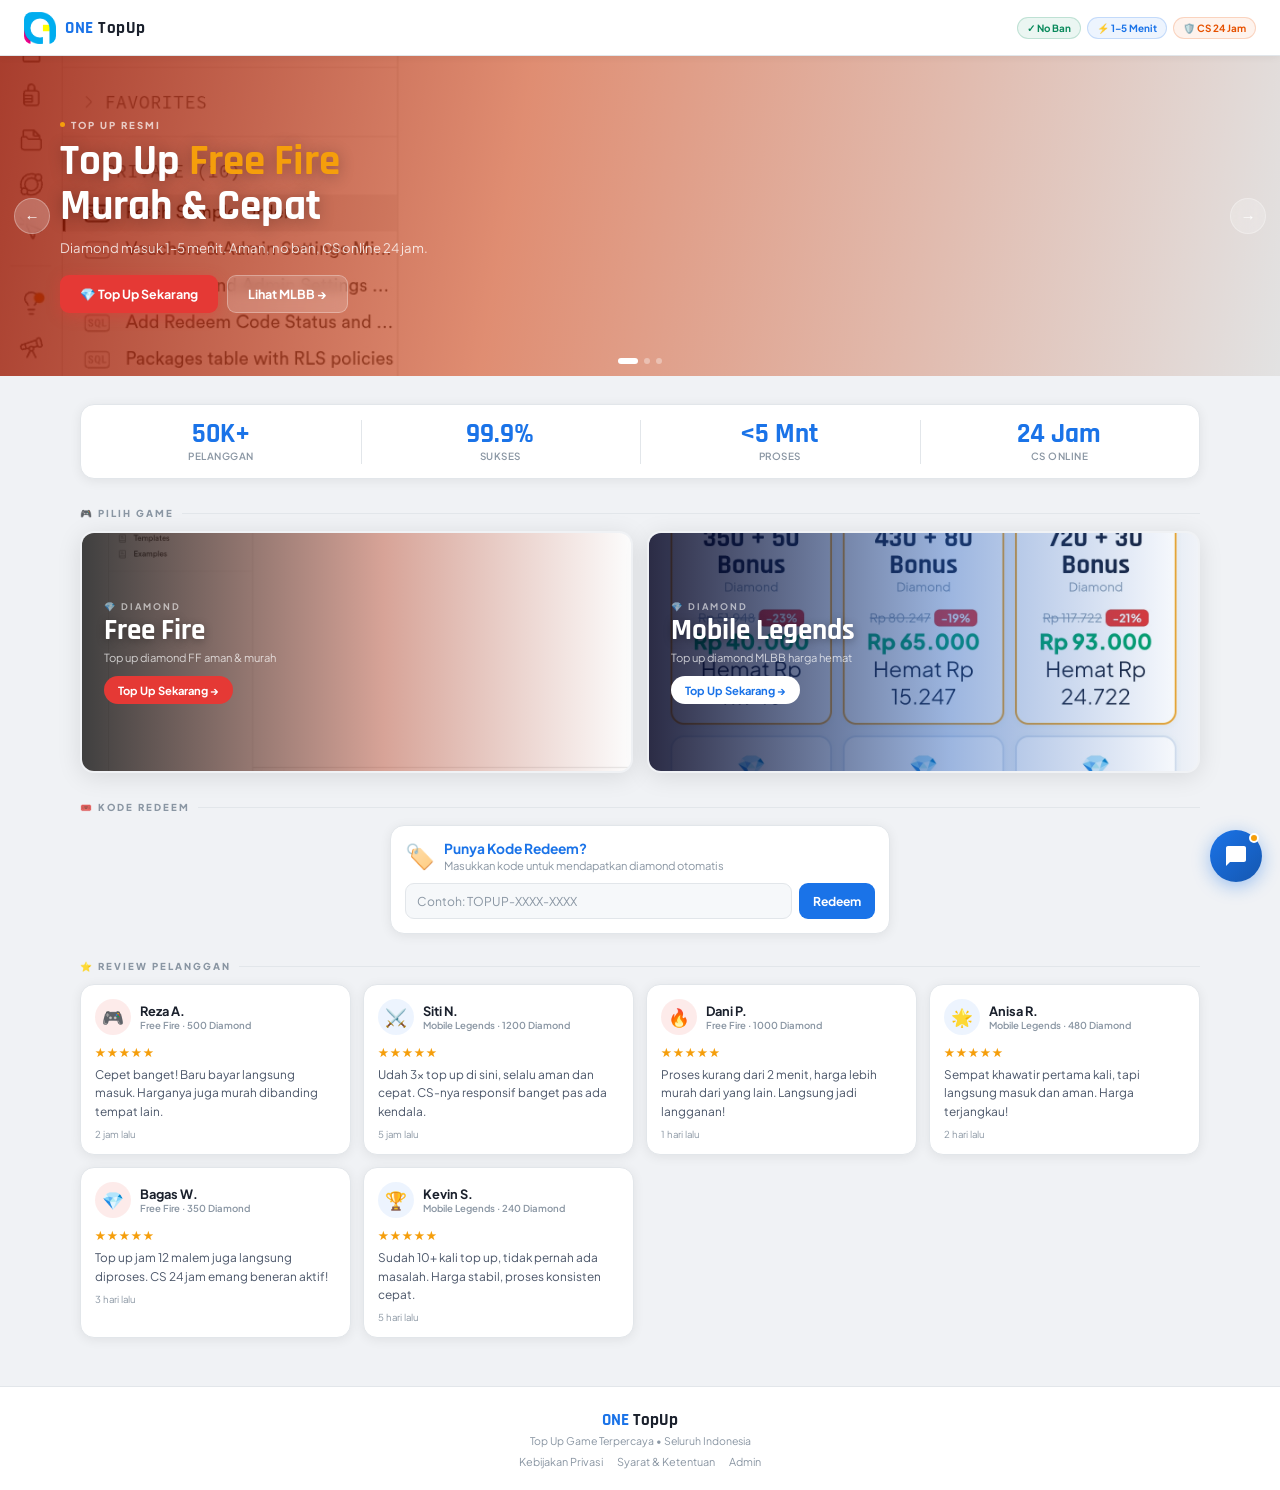
==== commit 09b0110a: "Add files via upload" ====
--- a/index.html
+++ b/index.html
@@ -272,27 +272,64 @@
 .ptl-count{font-size:.68rem;font-weight:700;color:var(--text3);background:var(--bg4);padding:2px 8px;border-radius:20px}
 
 /* PKG GRID */
-.pkg-grid{display:grid;grid-template-columns:repeat(4,1fr);gap:10px;padding:10px 14px 14px}
-@media(max-width:700px){.pkg-grid{grid-template-columns:repeat(3,1fr)}}
-@media(max-width:460px){.pkg-grid{grid-template-columns:repeat(2,1fr)}}
-
-.pkg-card{background:var(--bg3);border:1.5px solid var(--border);border-radius:var(--r-sm);padding:11px 9px;text-align:center;cursor:pointer;transition:all .2s;position:relative;overflow:hidden}
-.pkg-card:hover{border-color:var(--border2);transform:translateY(-2px);box-shadow:var(--shadow)}
-.pkg-card.sel{border-color:var(--primary);background:var(--primary3);box-shadow:0 0 0 2px rgba(26,115,232,.15)}
-.pkg-card.pop{border-color:var(--gold2)}
+/* PKG GRID */
+.pkg-grid{display:grid;grid-template-columns:repeat(3,1fr);gap:10px;padding:10px 14px 14px}
+@media(max-width:500px){.pkg-grid{grid-template-columns:repeat(3,1fr);gap:8px;padding:8px 10px 12px}}
+
+/* PKG CARD — big clear diamond style */
+.pkg-card{
+  background:#fff;
+  border:1.5px solid var(--border);
+  border-radius:12px;
+  padding:14px 10px 12px;
+  text-align:center;
+  cursor:pointer;
+  transition:all .22s;
+  position:relative;
+  overflow:hidden;
+  box-shadow:0 1px 6px rgba(0,0,0,.06);
+}
+.pkg-card:hover{border-color:var(--border2);transform:translateY(-2px);box-shadow:var(--shadow-md)}
+.pkg-card.sel{border-color:var(--primary);background:var(--primary3);box-shadow:0 0 0 2px rgba(26,115,232,.18)}
+.pkg-card.pop{border-color:var(--gold2);border-width:2px}
 .pkg-card.pop .pkg-badge{background:var(--gold2);color:#fff}
-.pkg-badge{position:absolute;top:0;left:50%;transform:translateX(-50%);font-size:.5rem;font-weight:800;padding:2px 8px;border-radius:0 0 7px 7px;background:var(--border2);color:var(--text2);white-space:nowrap;letter-spacing:.2px}
-.pkg-card.pop{padding-top:19px}
-.pkg-check{position:absolute;top:5px;right:5px;width:15px;height:15px;border-radius:50%;background:var(--primary);font-size:.5rem;display:none;align-items:center;justify-content:center;color:#fff;font-weight:800}
+.pkg-badge{
+  position:absolute;top:0;left:50%;transform:translateX(-50%);
+  font-size:.58rem;font-weight:800;
+  padding:3px 12px;border-radius:0 0 10px 10px;
+  background:var(--border2);color:var(--text2);
+  white-space:nowrap;letter-spacing:.3px;
+}
+.pkg-card.pop{padding-top:24px}
+.pkg-check{
+  position:absolute;top:7px;right:7px;
+  width:17px;height:17px;border-radius:50%;
+  background:var(--primary);font-size:.55rem;
+  display:none;align-items:center;justify-content:center;
+  color:#fff;font-weight:800;
+}
 .pkg-card.sel .pkg-check{display:flex}
-.pkg-icon{font-size:1rem;margin-bottom:3px;display:block}
-.pkg-amt{font-family:'Rajdhani',sans-serif;font-size:1.1rem;font-weight:700;color:var(--text);line-height:1}
-.pkg-unit{font-size:.56rem;color:var(--text3);font-weight:600;margin-bottom:4px}
-.pkg-bonus{font-size:.58rem;color:var(--gold);font-weight:700;margin-bottom:3px}
-.pkg-price-wrap{display:flex;flex-direction:column;align-items:center}
-.pkg-orig{font-size:.58rem;color:var(--text3);text-decoration:line-through}
-.pkg-disc-tag{font-size:.5rem;font-weight:700;color:#fff;background:var(--red);padding:1px 4px;border-radius:3px;margin-left:2px}
-.pkg-price{font-size:.92rem;font-weight:800;color:var(--green)}
+
+/* Diamond icon */
+.pkg-icon{font-size:1.6rem;margin-bottom:4px;display:block;line-height:1}
+
+/* Main amount — BIG */
+.pkg-amt-wrap{margin-bottom:2px}
+.pkg-amt-main{font-family:'Rajdhani',sans-serif;font-size:1.45rem;font-weight:700;color:var(--text);line-height:1.05}
+.pkg-amt-bonus{font-family:'Rajdhani',sans-serif;font-size:1.1rem;font-weight:700;color:var(--green);line-height:1.05}
+/* "+ N Bonus" label below */
+.pkg-bonus-lbl{font-size:.66rem;color:var(--green);font-weight:700;margin-bottom:2px;line-height:1.3}
+/* unit label */
+.pkg-unit{font-size:.6rem;color:var(--text3);font-weight:600;margin-bottom:6px}
+
+/* Price area */
+.pkg-price-wrap{display:flex;flex-direction:column;align-items:center;gap:1px}
+.pkg-orig-row{display:flex;align-items:center;justify-content:center;gap:4px;margin-bottom:1px}
+.pkg-orig{font-size:.62rem;color:var(--text3);text-decoration:line-through}
+.pkg-disc-tag{font-size:.56rem;font-weight:800;color:#fff;background:var(--red);padding:1px 5px;border-radius:4px}
+.pkg-price{font-size:1.05rem;font-weight:800;color:var(--green)}
+/* "Hemat Rp xxx" */
+.pkg-hemat{font-size:.6rem;color:var(--text3);margin-top:2px}
 
 /* ══════════════════════════════════
    ORDER PANEL (RIGHT)
@@ -1024,24 +1061,44 @@
   const pkgs=gd.pkgs;
   document.getElementById('pkg-grid-v3').innerHTML=pkgs.map(p=>{
     const disc=p.disc||p.discount||0;
-    const bonusNum=p.bonusAmt?parseInt(p.bonusAmt):(p.bonus?parseInt(String(p.bonus).replace(/[^0-9]/g,''))||0:0);
-    const baseAmt=p.baseAmt?parseInt(p.baseAmt):(bonusNum>0?p.amt-bonusNum:p.amt);
-    const origPrice=disc?Math.round(p.price/(1-disc/100)):0;
+    // Hitung bonus dan base
+    const bonusNum=p.bonusAmt
+      ? parseInt(p.bonusAmt)
+      : (p.bonus ? parseInt(String(p.bonus).replace(/[^0-9]/g,''))||0 : 0);
+    const baseAmt=p.baseAmt
+      ? parseInt(p.baseAmt)
+      : (bonusNum>0 ? p.amt-bonusNum : p.amt);
+    const origPrice=disc ? Math.round(p.price/(1-disc/100)) : 0;
+    const hemat=origPrice>0 ? origPrice-p.price : 0;
     const isSel=ST.pkg&&ST.pkg.id===p.id;
-    const amtHtml=bonusNum>0
-      ?`<div class="pkg-amt">${FN(baseAmt)} <span style="font-size:.65rem;color:var(--gold)">+${FN(bonusNum)}</span></div>`
-      :`<div class="pkg-amt">${FN(p.amt)}</div>`;
+
+    // Tampilan jumlah diamond — besar dan jelas
+    let amtHtml='';
+    if(bonusNum>0){
+      amtHtml=`
+        <div class="pkg-amt-wrap">
+          <div class="pkg-amt-main">${FN(baseAmt)} <span style="font-size:1rem;color:var(--green)">+${FN(bonusNum)}</span></div>
+          <div class="pkg-bonus-lbl">++ ${FN(bonusNum)} Bonus ${gd.unit}</div>
+        </div>`;
+    } else {
+      amtHtml=`<div class="pkg-amt-wrap"><div class="pkg-amt-main">${FN(p.amt)}</div></div>`;
+    }
+
+    // Harga
+    const priceHtml=`
+      <div class="pkg-price-wrap">
+        ${disc?`<div class="pkg-orig-row"><span class="pkg-orig">${F(origPrice)}</span><span class="pkg-disc-tag">-${disc}%</span></div>`:''}
+        <div class="pkg-price">${F(p.price)}</div>
+        ${hemat>0?`<div class="pkg-hemat">Hemat ${F(hemat)}</div>`:''}
+      </div>`;
+
     return `<div class="pkg-card${p.popular?' pop':''}${isSel?' sel':''}" id="pkc-${p.id}" onclick="pickPkgV3('${p.id}')">
       ${p.popular?'<div class="pkg-badge">🔥 Populer</div>':''}
       <div class="pkg-check">✓</div>
       <span class="pkg-icon">${gd.icon}</span>
       ${amtHtml}
       <div class="pkg-unit">${gd.unit}</div>
-      ${p.bonus?`<div class="pkg-bonus">+${p.bonus}</div>`:''}
-      <div class="pkg-price-wrap">
-        ${disc?`<div style="display:flex;align-items:center;gap:2px"><span class="pkg-orig">${F(origPrice)}</span><span class="pkg-disc-tag">-${disc}%</span></div>`:''}
-        <div class="pkg-price">${F(p.price)}</div>
-      </div>
+      ${priceHtml}
     </div>`;
   }).join('');
 }
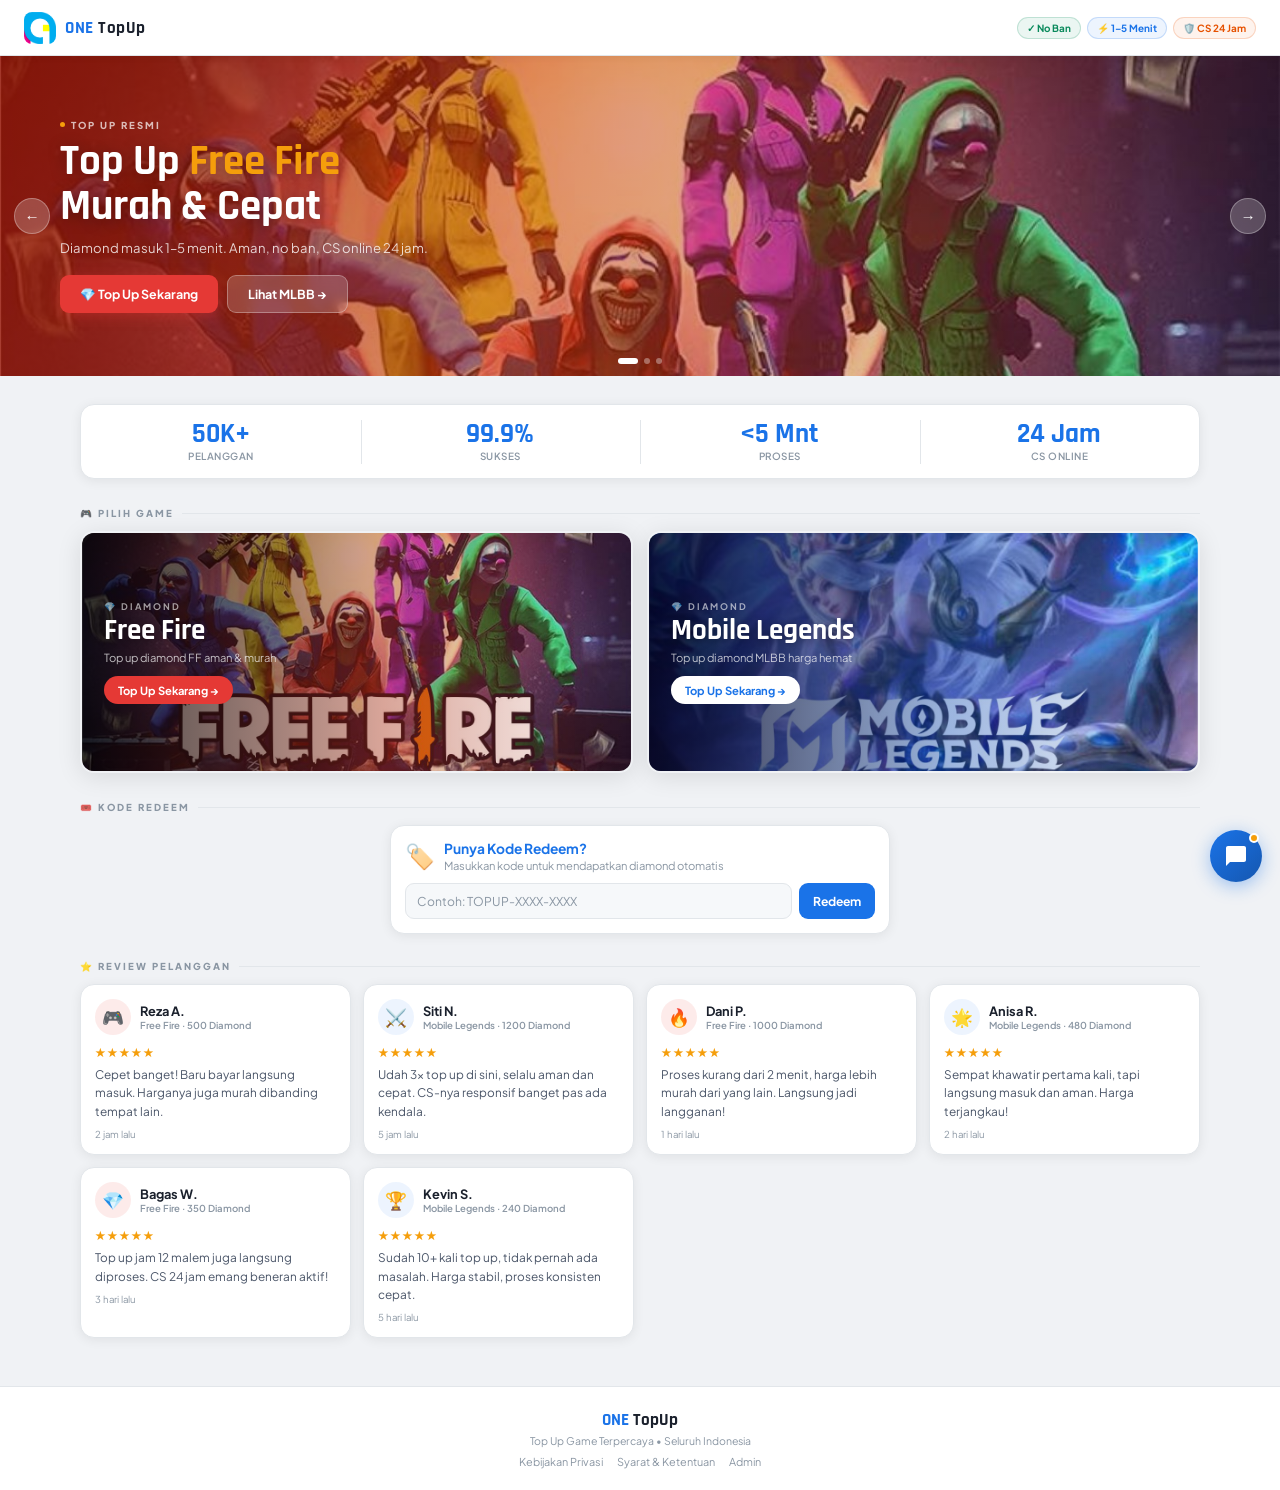
==== commit 05170014: "Add files via upload" ====
--- a/index.html
+++ b/index.html
@@ -1077,8 +1077,7 @@
     if(bonusNum>0){
       amtHtml=`
         <div class="pkg-amt-wrap">
-          <div class="pkg-amt-main">${FN(baseAmt)} <span style="font-size:1rem;color:var(--green)">+${FN(bonusNum)}</span></div>
-          <div class="pkg-bonus-lbl">++ ${FN(bonusNum)} Bonus ${gd.unit}</div>
+          <div class="pkg-amt-main">${FN(baseAmt)} <span style="color:var(--green)">+${FN(bonusNum)}</span></div>
         </div>`;
     } else {
       amtHtml=`<div class="pkg-amt-wrap"><div class="pkg-amt-main">${FN(p.amt)}</div></div>`;
